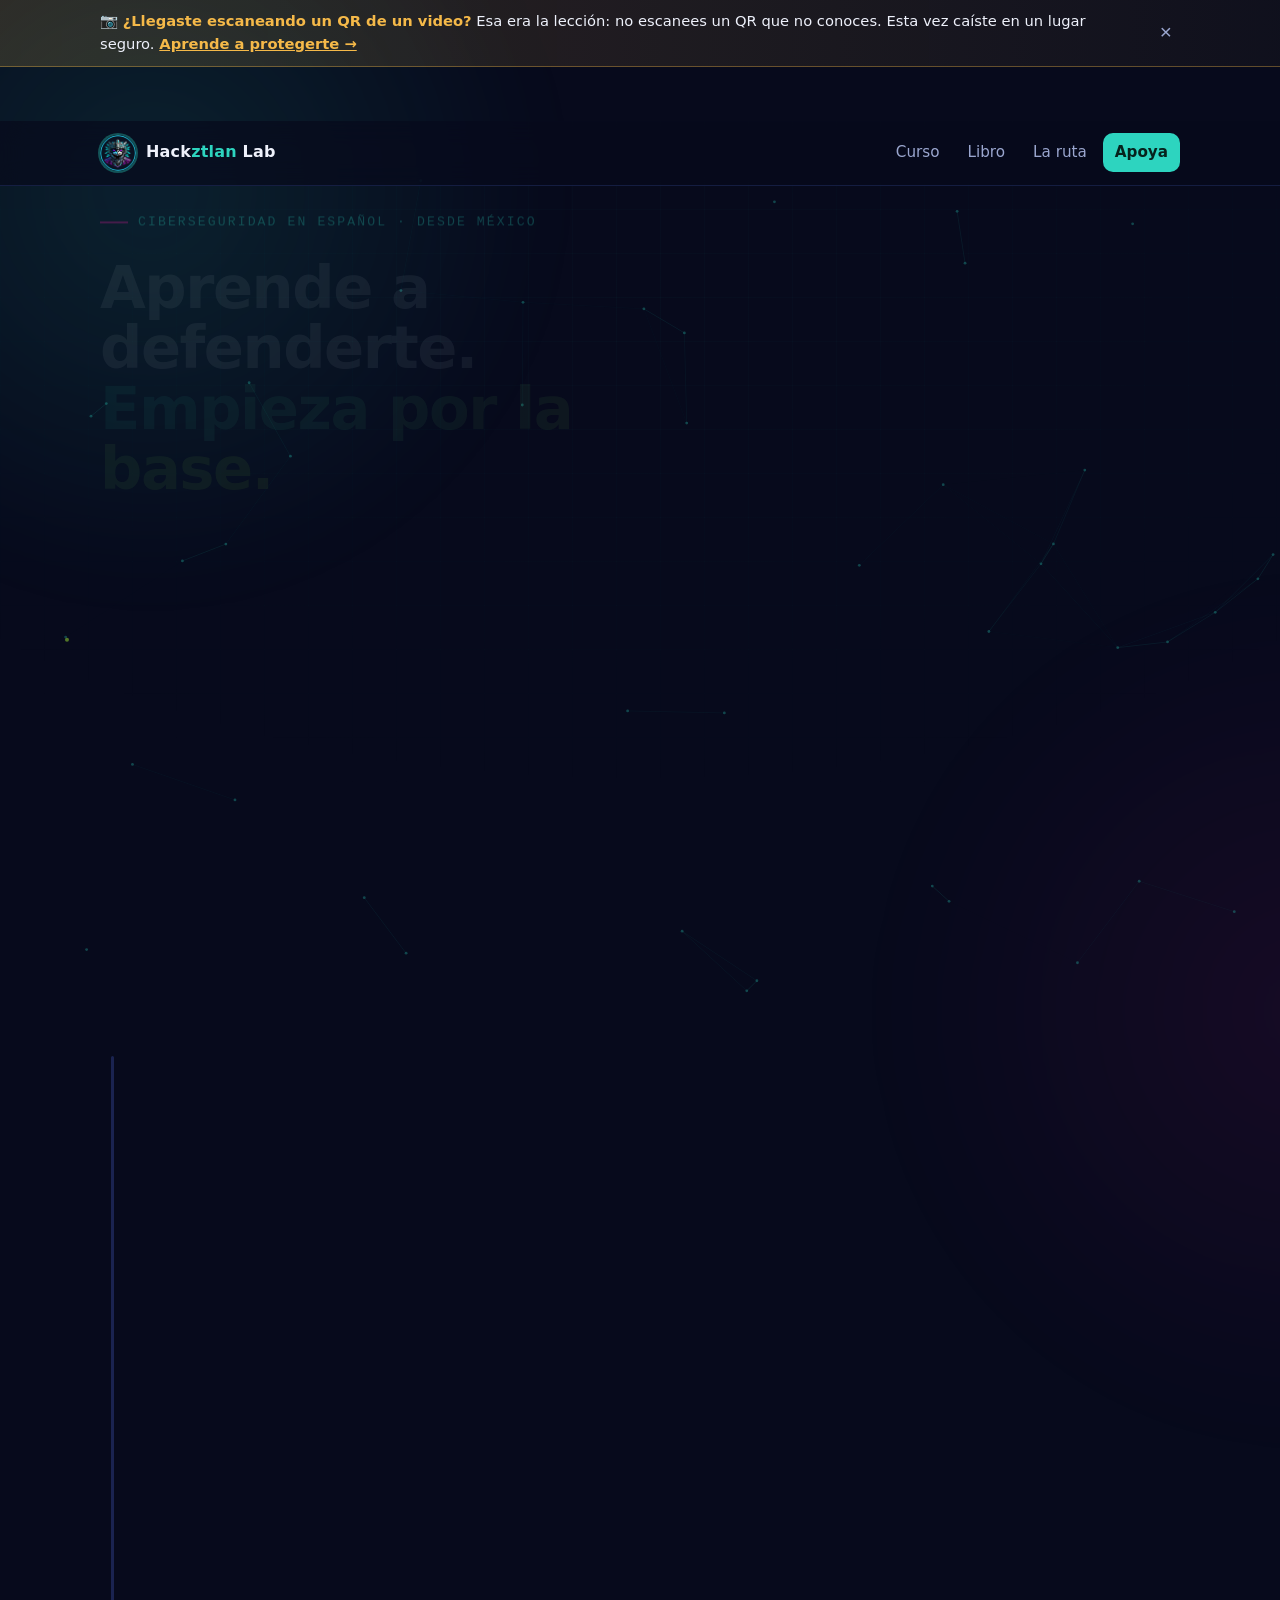
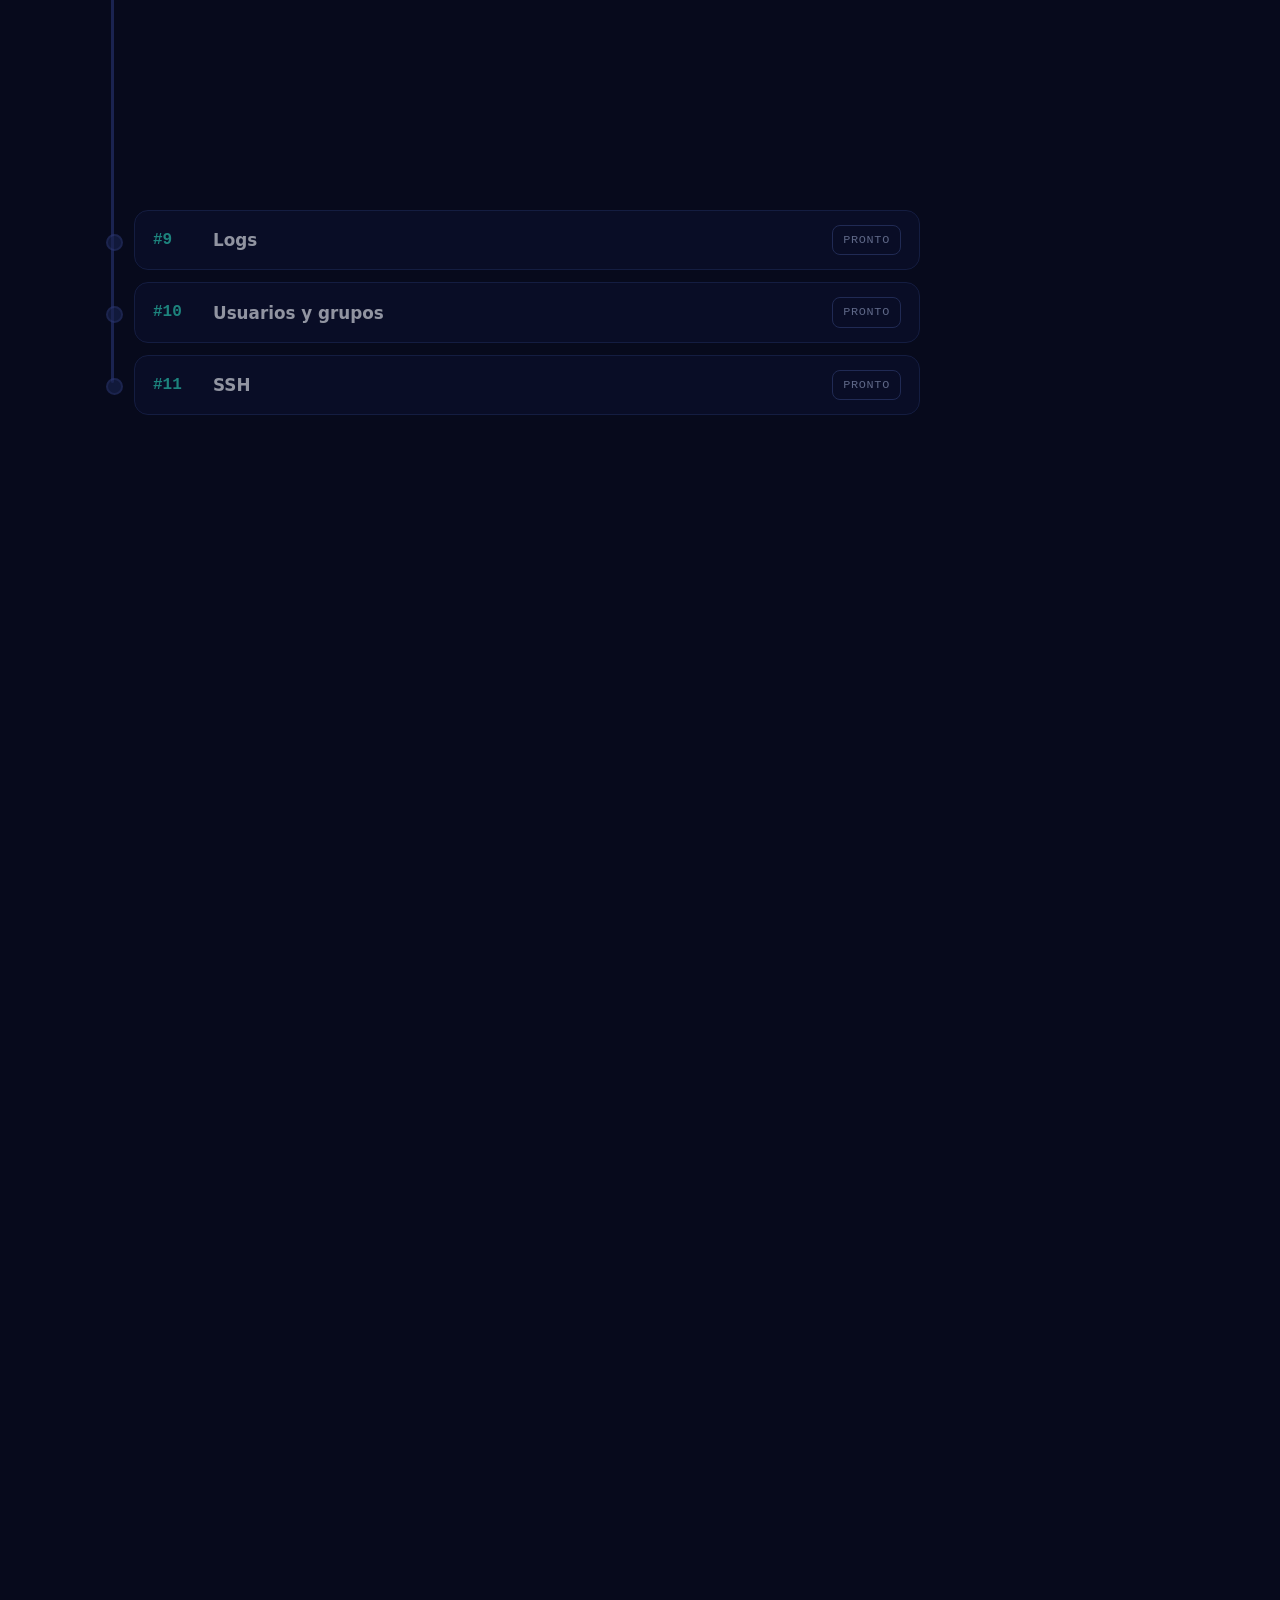
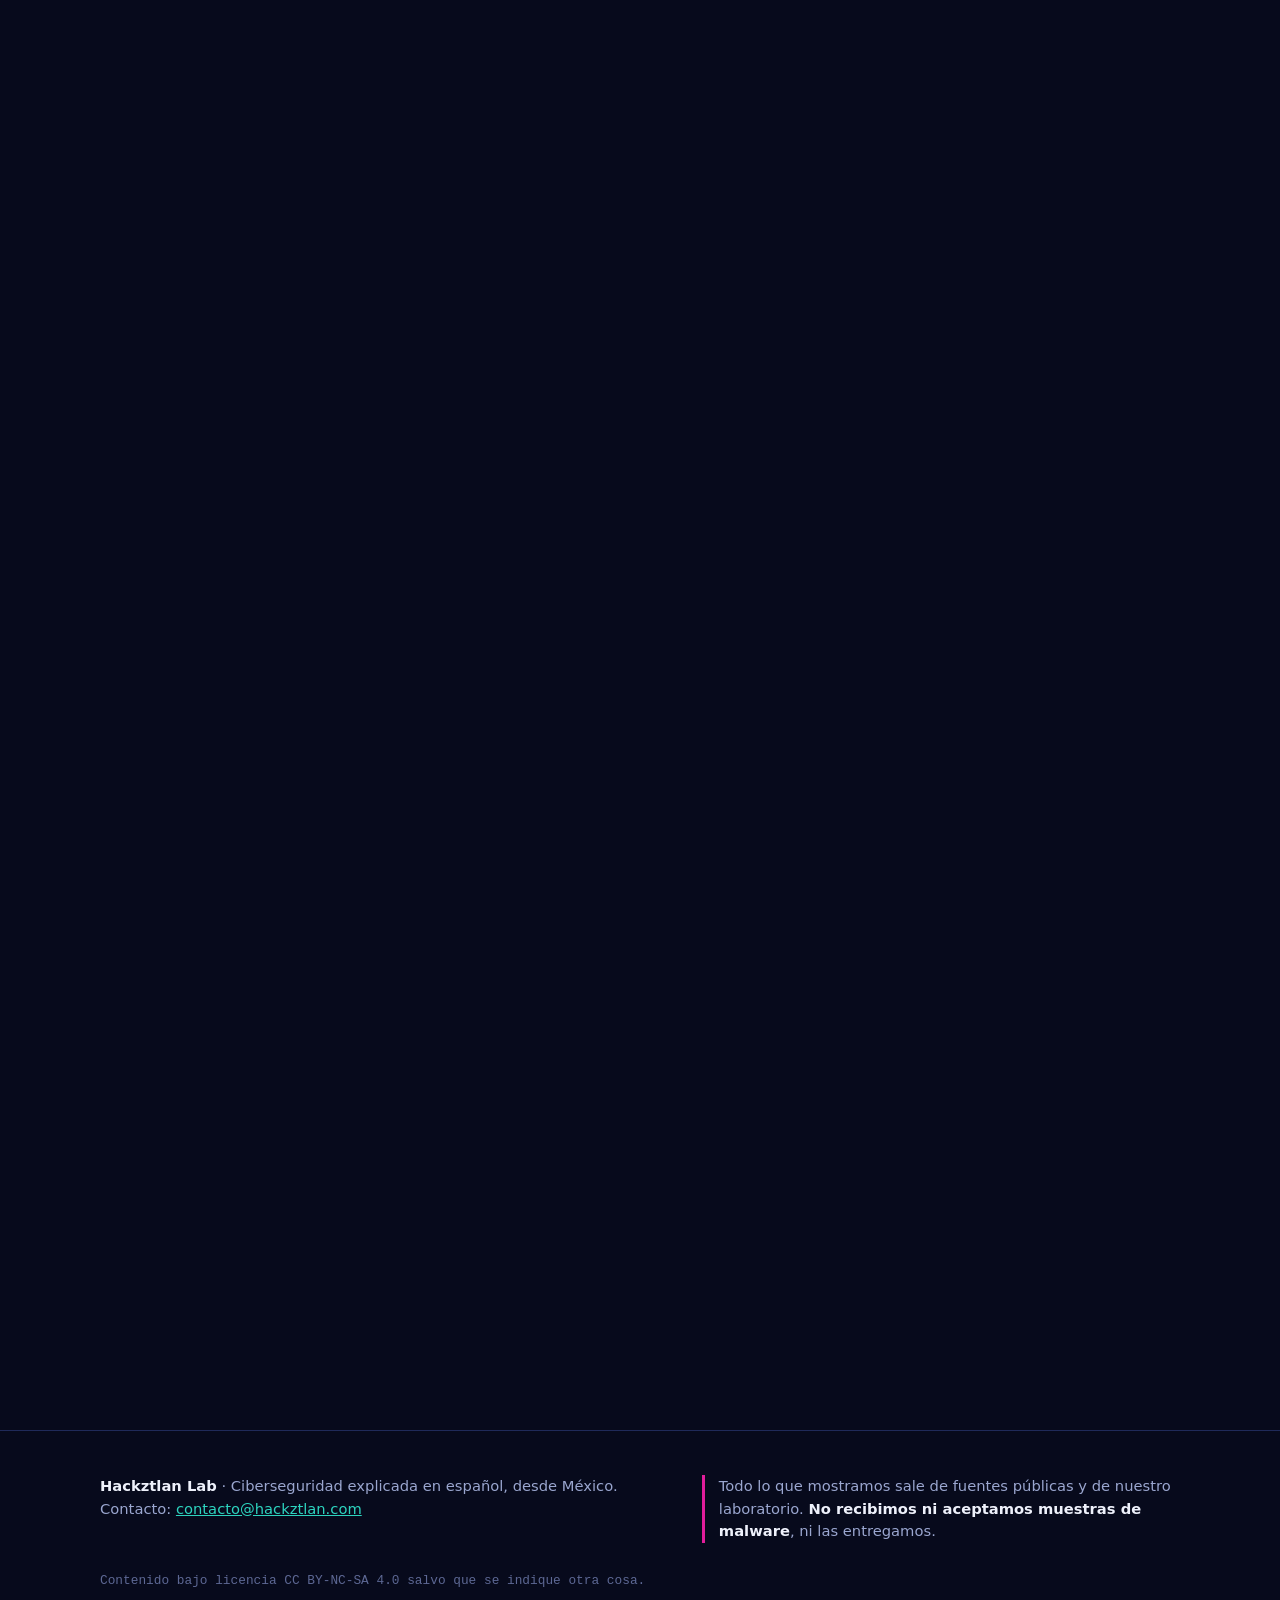
==== libro/index.html @ ecbf6f95 "Sitio nuevo: hackztlan.com" ====
<!doctype html><html lang="es"><head><meta charset="utf-8"><title>Hackztlan Lab</title>
<meta http-equiv="refresh" content="0; url=/#libro"><link rel="canonical" href="https://hackztlan.com/#libro"></head>
<body><a href="/#libro">Ir a la página</a></body></html>
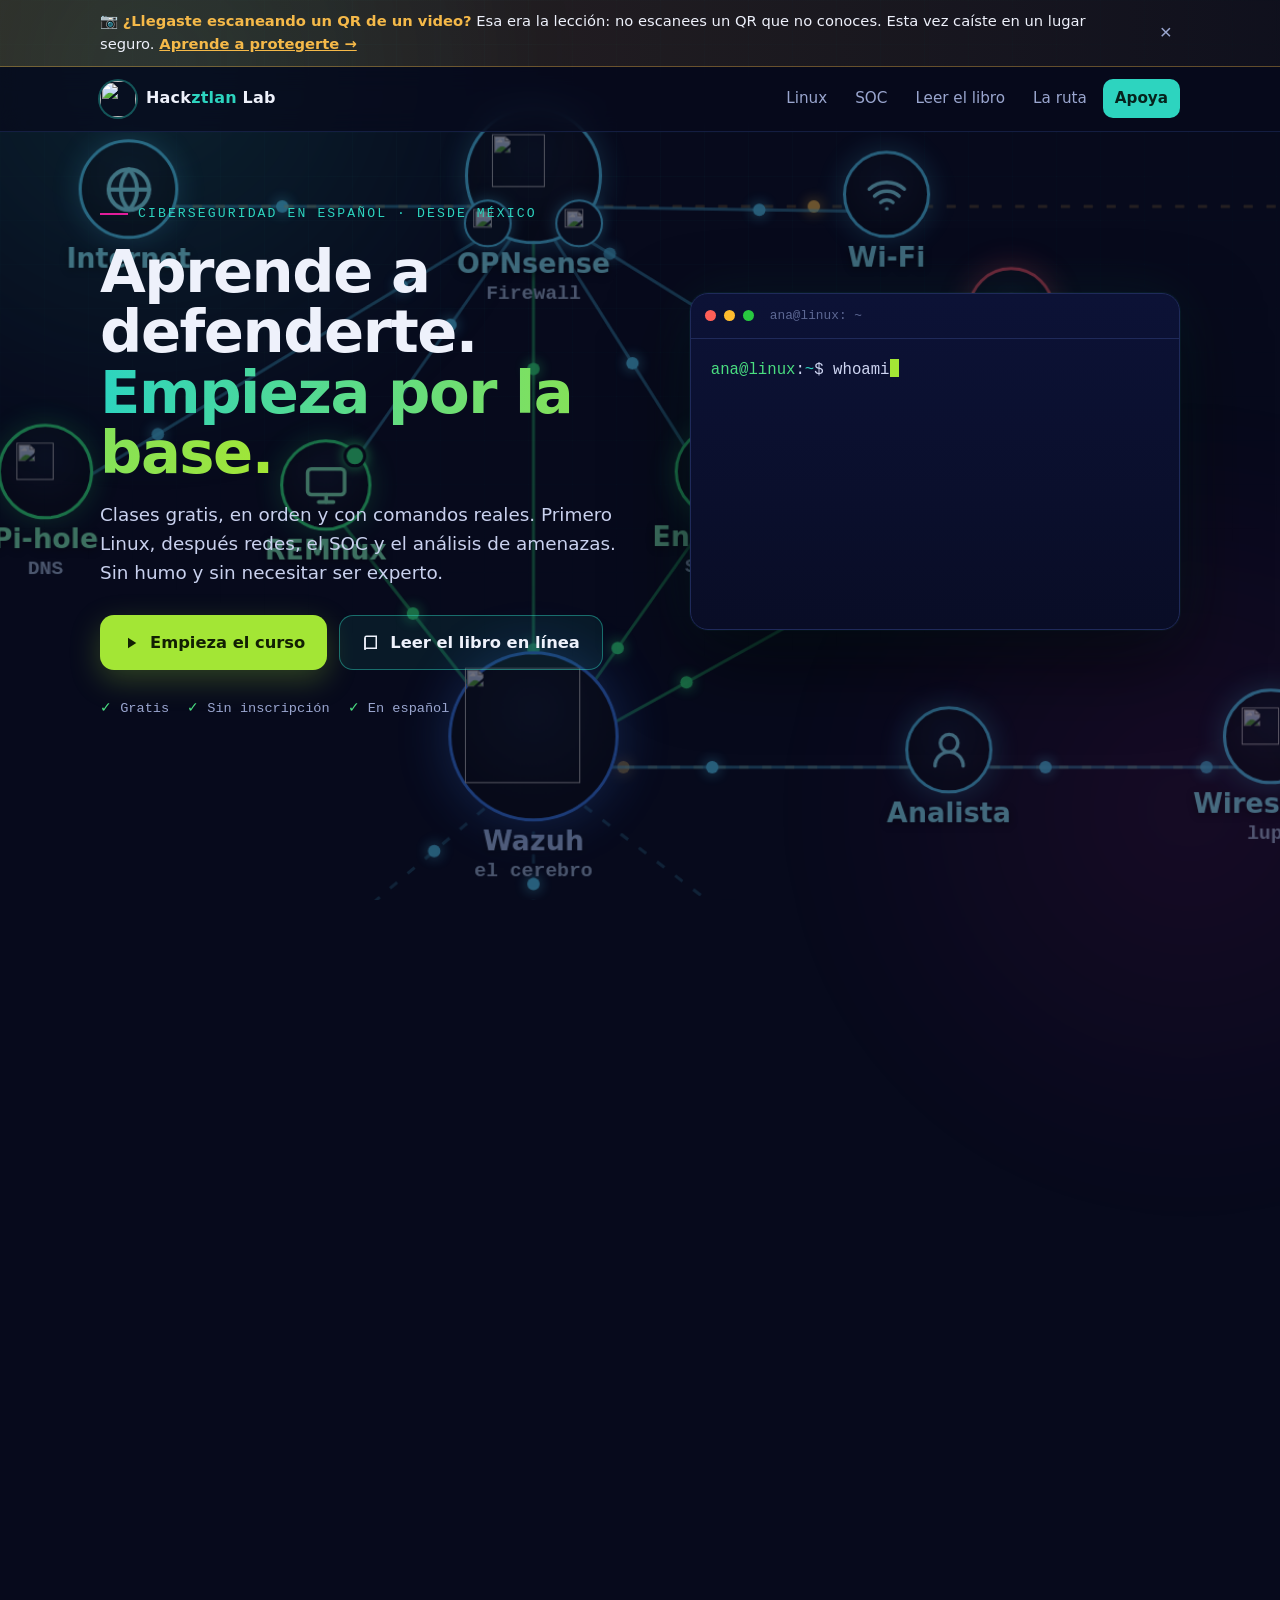
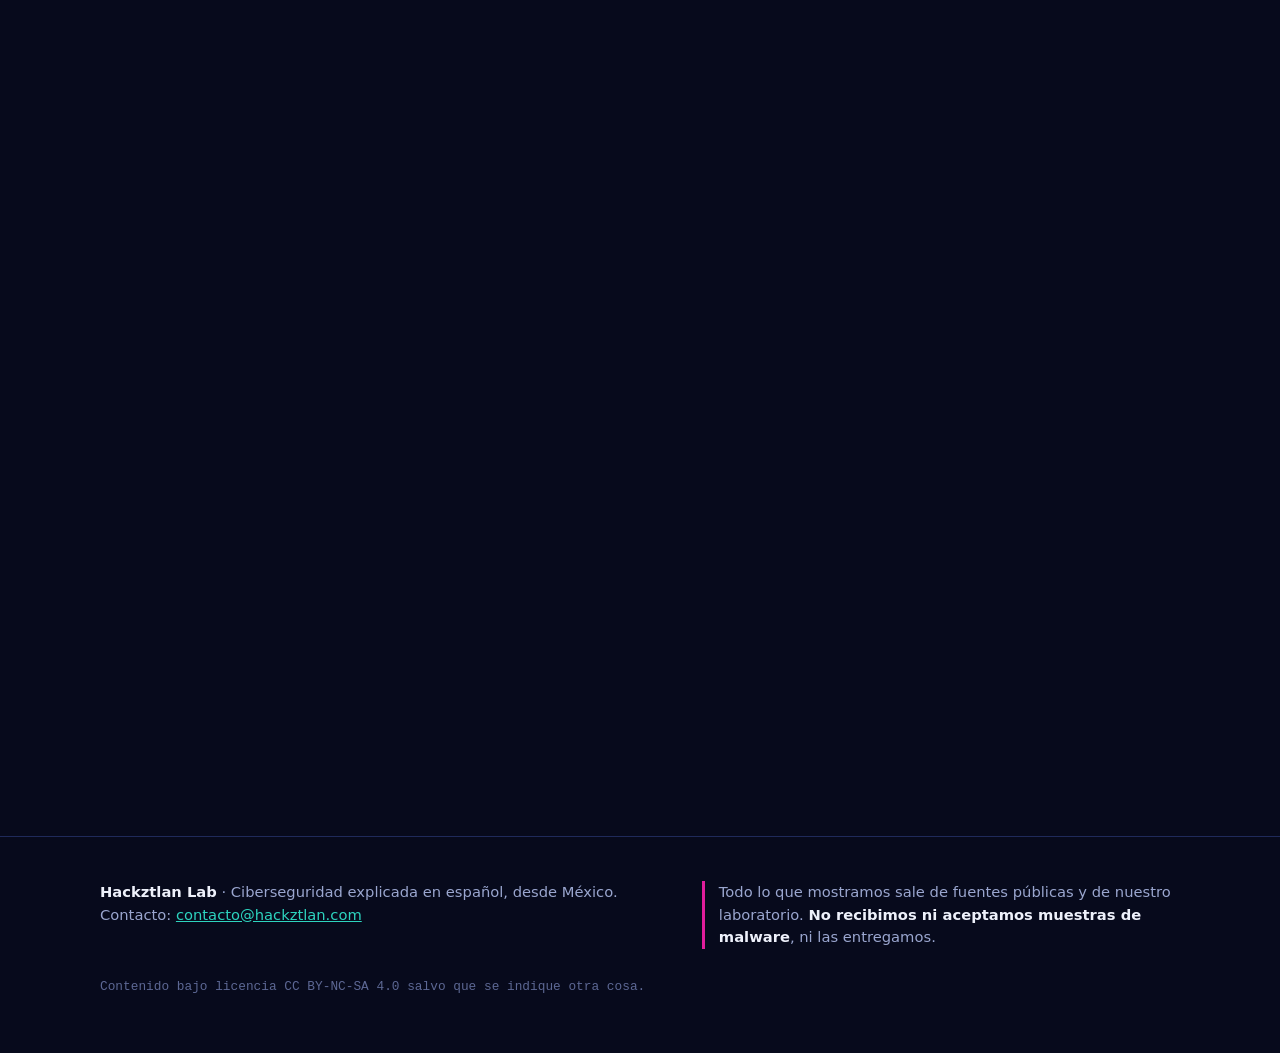
==== commit 6ae273a0: "Add files via upload" ====
--- a/libro/index.html
+++ b/libro/index.html
@@ -1,3 +1,228 @@
-<!doctype html><html lang="es"><head><meta charset="utf-8"><title>Hackztlan Lab</title>
-<meta http-equiv="refresh" content="0; url=/#libro"><link rel="canonical" href="https://hackztlan.com/#libro"></head>
-<body><a href="/#libro">Ir a la página</a></body></html>
+<!doctype html>
+<html lang="es">
+<head>
+<meta charset="utf-8">
+<meta name="viewport" content="width=device-width, initial-scale=1, viewport-fit=cover">
+<title>Hackztlan Lab · Ciberseguridad en español, desde la base</title>
+<meta name="description" content="Aprende ciberseguridad en español, gratis y en orden: empieza con el curso Linux desde cero y su libro. Hackztlan Lab, desde México.">
+<meta name="theme-color" content="#070a1c">
+<meta property="og:title" content="Hackztlan Lab · Primero la base">
+<meta property="og:description" content="Curso gratis de Linux desde cero, su libro y más ciberseguridad explicada en español.">
+<meta property="og:image" content="https://hackztlan.com/img/libro-portada.webp">
+<meta property="og:url" content="https://hackztlan.com/">
+<meta http-equiv="Content-Security-Policy" content="default-src 'self'; img-src 'self' data:; style-src 'self'; script-src 'self'; base-uri 'none'; form-action 'none'; frame-src https://www.youtube-nocookie.com">
+<meta name="referrer" content="strict-origin-when-cross-origin">
+<link rel="icon" href="img/pinguino.png">
+<link rel="stylesheet" href="estilo.css?v=7">
+</head>
+<body>
+<div class="fondo" aria-hidden="true"><div class="rejilla"></div><div class="halo h1"></div><div class="halo h2"></div><div class="mapa" id="mapa"><div class="mapa-esc"><canvas id="mapa-c" width="1920" height="1080"></canvas><div class="mapa-nodos"></div></div></div></div>
+<div class="visitas" id="visitas" aria-hidden="true"></div>
+
+<div class="aviso" id="aviso">
+  <div class="wrap">
+    <span>📷 <b>¿Llegaste escaneando un QR de un video?</b> Esa era la lección: no escanees un QR que no conoces. Esta vez caíste en un lugar seguro. <a href="https://www.youtube.com/@HackztlanLAB" rel="noopener">Aprende a protegerte →</a></span>
+    <button class="x" type="button" aria-label="Cerrar aviso">×</button>
+  </div>
+</div>
+
+<header class="barra">
+  <div class="wrap">
+    <a class="logo" href="./"><img src="img/pinguino.png" alt="" width="36" height="36"><span>Hack<b>ztlan</b> Lab</span></a>
+    <nav class="menu">
+      <a href="#curso">Linux</a>
+      <a href="#soc">SOC</a>
+      <a href="libro/leer/">Leer el libro</a>
+      <a href="#base">La ruta</a>
+      <a class="cta-mini" href="#apoya">Apoya</a>
+    </nav>
+  </div>
+</header>
+
+<main>
+<section class="hero">
+  <div class="wrap">
+    <div>
+      <div class="ceja rev">Ciberseguridad en español · desde México</div>
+      <h1 class="rev d1">Aprende a defenderte.<br><span class="t">Empieza por la base.</span></h1>
+      <p class="lead rev d2">Clases gratis, en orden y con comandos reales. Primero Linux, después redes, el SOC y el análisis de amenazas. Sin humo y sin necesitar ser experto.</p>
+      <div class="botones rev d3">
+        <a class="btn pri" href="#curso"><svg viewBox="0 0 24 24" fill="currentColor"><path d="M8 5v14l11-7z"/></svg>Empieza el curso</a>
+        <a class="btn sec" href="libro/leer/"><svg viewBox="0 0 24 24" fill="none" stroke="currentColor" stroke-width="2"><path d="M4 5a2 2 0 0 1 2-2h13v16H6a2 2 0 0 0-2 2z"/><path d="M4 21V5"/></svg>Leer el libro en línea</a>
+      </div>
+      <div class="sellos rev d3"><span>Gratis</span><span>Sin inscripción</span><span>En español</span></div>
+    </div>
+    <div class="term rev d2" aria-label="Terminal de ejemplo">
+      <div class="tb"><i></i><i></i><i></i><span>ana@linux: ~</span></div>
+      <pre id="tty"></pre>
+      <img class="tux" src="img/tux-cool.png" alt="">
+    </div>
+  </div>
+</section>
+
+<section id="cursos">
+  <div class="wrap">
+    <div class="titulo rev">
+      <div class="ceja">Cursos gratis</div>
+      <h2>Elige <span class="l">por dónde empezar</span>.</h2>
+      <p>Cada curso va en orden, con comandos reales y casos de la vida diaria. Toca uno para ver sus clases.</p>
+    </div>
+    <div class="cursos">
+      <button class="curso-card cc-linux rev" type="button" data-panel="curso" data-avance="83" aria-expanded="false" aria-controls="curso">
+        <span class="cc-arte" aria-hidden="true"><span class="cc-term">ana@linux:~$ <i></i></span><img src="img/tux-cool.png" alt=""></span>
+        <span class="cc-info">
+          <span class="cc-ceja">Curso · empieza aquí</span>
+          <span class="cc-tit">Linux desde cero</span>
+          <span class="cc-txt">De instalarlo sin borrar Windows a leer logs como en un servidor real.</span>
+          <span class="cc-meta"><b>10 clases</b> publicadas · 2 en camino · con libro</span>
+          <span class="cc-barra"><b></b></span>
+          <span class="cc-abrir">Ver las clases <em>▾</em></span>
+        </span>
+      </button>
+      <button class="curso-card cc-soc rev d1" type="button" data-panel="soc" data-avance="40" aria-expanded="false" aria-controls="soc">
+        <span class="cc-arte" aria-hidden="true"><img class="lg l1" src="img/mapa/opnsense.png" alt=""><img class="lg l2" src="img/mapa/wazuh.png" alt=""><img class="lg l3" src="img/mapa/pi-hole.png" alt=""></span>
+        <span class="cc-info">
+          <span class="cc-ceja">Serie · Monta tu SOC</span>
+          <span class="cc-tit">Tu SOC en casa</span>
+          <span class="cc-txt">Firewall, DNS que bloquea y monitoreo, armados pieza por pieza con open source.</span>
+          <span class="cc-meta"><b>4 videos</b> publicados · más en camino</span>
+          <span class="cc-barra"><b></b></span>
+          <span class="cc-abrir">Ver los videos <em>▾</em></span>
+        </span>
+      </button>
+    </div>
+
+    <div class="panel-curso" id="curso" hidden>
+      <div class="pc-cab"><span>Linux desde cero · clases en orden</span><button class="pc-cerrar" type="button" data-cierra="curso">Cerrar ▴</button></div>
+      <div class="ruta" id="ruta">
+      <div class="riel"><b></b></div>
+      <a class="clase aqui rev" data-yt="9uGD_OIsQkE" href="https://youtu.be/9uGD_OIsQkE" rel="noopener"><span class="n">0.5</span><span class="nom">Instala Linux sin borrar Windows<small>WSL o máquina virtual, paso a paso</small></span><span class="est">EMPIEZA AQUÍ</span></a>
+      <a class="clase ya rev" data-yt="UuTXOO-yXRk" href="https://youtu.be/UuTXOO-yXRk" rel="noopener"><span class="n">#0</span><span class="nom">Conociendo Linux<small>Qué es, de dónde sale y tus primeros comandos</small></span><span class="est">VER ▸</span></a>
+      <a class="clase ya rev" data-yt="KGFi0O0WTfc" href="https://youtu.be/KGFi0O0WTfc" rel="noopener"><span class="n">#1</span><span class="nom">Manejar archivos</span><span class="est">VER ▸</span></a>
+      <a class="clase ya rev" data-yt="yUdYH8ciYGs" href="https://youtu.be/yUdYH8ciYGs" rel="noopener"><span class="n">#2</span><span class="nom">Permisos</span><span class="est">VER ▸</span></a>
+      <a class="clase ya rev" data-yt="XJ4TNZcJGrA" href="https://youtu.be/XJ4TNZcJGrA" rel="noopener"><span class="n">#3</span><span class="nom">Buscar</span><span class="est">VER ▸</span></a>
+      <a class="clase ya rev" data-yt="L5TAFkLtBQw" href="https://youtu.be/L5TAFkLtBQw" rel="noopener"><span class="n">#4</span><span class="nom">Procesos</span><span class="est">VER ▸</span></a>
+      <a class="clase ya rev" data-yt="MaCcjx-TTcM" href="https://youtu.be/MaCcjx-TTcM" rel="noopener"><span class="n">#5</span><span class="nom">Instalar programas</span><span class="est">VER ▸</span></a>
+      <a class="clase ya rev" data-yt="9wpsXg4xYgY" href="https://youtu.be/9wpsXg4xYgY" rel="noopener"><span class="n">#6</span><span class="nom">La red</span><span class="est">VER ▸</span></a>
+      <a class="clase ya rev" data-yt="UZ6Z_HgH7M8" href="https://youtu.be/UZ6Z_HgH7M8" rel="noopener"><span class="n">#7</span><span class="nom">Automatizar</span><span class="est">VER ▸</span></a>
+      <a class="clase ya rev" data-yt="kWFVQ5ts2GI" href="https://youtu.be/kWFVQ5ts2GI" rel="noopener"><span class="n">#8</span><span class="nom">Disco lleno</span><span class="est">VER ▸</span></a>
+      <div class="clase pronto rev"><span class="n">#9</span><span class="nom">Logs</span><span class="est">PRONTO</span></div>
+      <div class="clase pronto rev"><span class="n">#10</span><span class="nom">Usuarios y grupos</span><span class="est">PRONTO</span></div>
+      <div class="clase pronto rev"><span class="n">#11</span><span class="nom">SSH</span><span class="est">PRONTO</span></div>
+    </div>
+    <div class="ruta-pie rev">
+      <a class="btn sec" href="https://youtube.com/playlist?list=PLB48mfVmbJaU" rel="noopener"><svg viewBox="0 0 24 24" fill="currentColor"><path d="M3 6h12v2H3zm0 5h12v2H3zm0 5h8v2H3zm14-3v8l6-4z"/></svg>Lista completa en YouTube</a>
+    </div>
+    </div>
+
+    <div class="panel-curso" id="soc" hidden>
+      <div class="pc-cab"><span>Monta tu SOC · videos en orden</span><button class="pc-cerrar" type="button" data-cierra="soc">Cerrar ▴</button></div>
+      <div class="ruta">
+      <div class="riel"><b></b></div>
+      <a class="clase ya rev" data-yt="UNTIRKblYWk" href="https://youtu.be/UNTIRKblYWk" rel="noopener"><span class="n">MAPA</span><span class="nom">El mapa de tu SOC<small>Cómo se conecta todo antes de instalar nada</small></span><span class="est">VER ▸</span></a>
+      <a class="clase ya rev" data-yt="h1_Ezm2RbP0" href="https://youtu.be/h1_Ezm2RbP0" rel="noopener"><span class="n">OP #0</span><span class="nom">¿Qué es OPNsense?<small>El firewall gratis que protege tu red</small></span><span class="est">VER ▸</span></a>
+      <a class="clase ya rev" data-yt="p9fIpiJ5VCQ" href="https://youtu.be/p9fIpiJ5VCQ" rel="noopener"><span class="n">OP #1</span><span class="nom">De cero a firewall funcionando<small>Descarga, máquina virtual, instalación y panel</small></span><span class="est">VER ▸</span></a>
+      <a class="clase ya rev" data-yt="-HHjUq1gKf0" href="https://youtu.be/-HHjUq1gKf0" rel="noopener"><span class="n">OP #2</span><span class="nom">Tu primera regla<small>Bloquea un equipo paso a paso</small></span><span class="est">VER ▸</span></a>
+      <div class="clase pronto rev"><span class="n">OP #3</span><span class="nom">Lo que sigue en OPNsense</span><span class="est">PRONTO</span></div>
+      <div class="clase pronto rev"><span class="n">WAZUH</span><span class="nom">El corazón del SOC: ver lo que pasa en tu red</span><span class="est">PRONTO</span></div>
+    </div>
+    </div>
+  </div>
+</section>
+
+<section id="libro" class="libro">
+  <div class="wrap">
+    <div class="portada3d rev"><div class="lib"><img src="img/libro-portada.webp" alt="Portada del libro Linux desde cero, Capítulo 0" width="680" height="880" loading="lazy"></div></div>
+    <div>
+      <div class="titulo rev sin-margen">
+        <div class="ceja">El libro del curso</div>
+        <h2>Lo que el video no alcanza a <span class="t">contar</span>.</h2>
+        <p>Cada clase tiene su capítulo: más a fondo, con dibujos, trucos de terminal, errores típicos y retos para practicar.</p>
+      </div>
+      <ul class="lista-libro rev d1">
+        <li>Comandos probados en un Ubuntu Server real, con su salida tal cual.</li>
+        <li>Revisado por un principiante, alguien con nivel medio y un experto en Linux.</li>
+        <li>Fuentes citadas, para que sepas de dónde sale cada dato.</li>
+      </ul>
+      <div class="botones fila rev d2">
+        <a class="btn pri" href="libro/leer/"><svg viewBox="0 0 24 24" fill="none" stroke="currentColor" stroke-width="2"><path d="M2 5h7a3 3 0 0 1 3 3v12a2 2 0 0 0-2-2H2zM22 5h-7a3 3 0 0 0-3 3v12a2 2 0 0 1 2-2h8z"/></svg>Leer en línea</a>
+        <a class="btn sec" href="libro/linux-desde-cero-capitulo-0.pdf" download><svg viewBox="0 0 24 24" fill="none" stroke="currentColor" stroke-width="2.2"><path d="M12 3v12m0 0-5-5m5 5 5-5M4 21h16"/></svg>Descargar PDF</a>
+      </div>
+      <p class="nota-libro rev d3">El Capítulo 0 es <b>abierto para todos</b>: léelo aquí mismo, con el video de su clase a un clic. Los siguientes llegan primero a los <b>miembros de Patreon</b>, con el video de su clase en MP4.</p>
+    </div>
+  </div>
+</section>
+
+<section id="base" class="base">
+  <div class="wrap">
+    <div class="piramide rev"><img src="img/piramide.webp" alt="Pirámide escalonada con un templo en la cima" width="825" height="1024" loading="lazy"><canvas id="energia"></canvas></div>
+    <div>
+      <div class="titulo rev">
+        <div class="ceja">La ruta</div>
+        <h2>Primero <span class="l">la base.</span><br>El SOC viene después.</h2>
+        <p>Un analista que no entiende el sistema que defiende solo copia y pega. Por eso vamos escalón por escalón.</p>
+      </div>
+      <ol class="escalones">
+        <li class="hoy rev"><div><b>Linux</b><span>Terminal, archivos, permisos, procesos, logs. Estás aquí.</span></div></li>
+        <li class="rev d1"><div><b>Redes y firewall</b><span>Cómo viaja un paquete y cómo se filtra, con OPNsense. Ya empezó.</span></div></li>
+        <li class="rev d2"><div><b>El SOC en casa</b><span>Wazuh y amigos: ver lo que pasa en tu red y reaccionar.</span></div></li>
+        <li class="rev d3"><div><b>Analizar amenazas</b><span>Cómo funcionan los ataques reales, explicados para defenderte.</span></div></li>
+      </ol>
+    </div>
+  </div>
+</section>
+
+<section>
+  <div class="wrap">
+    <div class="titulo rev">
+      <div class="ceja">También en el canal</div>
+      <h2>Ciberseguridad <span class="t">explicada</span>, no recitada.</h2>
+    </div>
+    <div class="tarjetas">
+      <a class="tarjeta rev" href="https://www.youtube.com/@HackztlanLAB" rel="noopener"><div class="ico">// web</div><h3>Vulnerabilidades web</h3><p>SQLi, XSS, IDOR, CSRF, SSRF y más: cómo funcionan y cómo se cierran, animado.</p></a>
+      <a class="tarjeta rev d1" href="https://www.youtube.com/@HackztlanLAB" rel="noopener"><div class="ico">// amenazas</div><h3>Análisis de ataques</h3><p>Robo de cuentas, ClickFix, RATs: el mecanismo paso a paso, con fuentes públicas.</p></a>
+      <a class="tarjeta rev d2" href="#soc"><div class="ico">// soc</div><h3>Monta tu SOC</h3><p>Firewall, DNS que bloquea y Wazuh, armados en un laboratorio en casa.</p></a>
+    </div>
+  </div>
+</section>
+
+<section id="apoya" class="apoya">
+  <div class="wrap">
+    <div class="caja rev">
+      <img src="img/tux-guerrero.png" alt="">
+      <div>
+        <h2>Si te sirve, apoya al canal.</h2>
+        <p>En Patreon recibes primero cada capítulo del libro en PDF con el MP4 de su clase, más retos para practicar. Y ayudas a que el curso siga gratis para todos. También puedes apoyar con la suscripción de Facebook.</p>
+        <div class="redes">
+          <a href="https://www.patreon.com/HackztlanLAB" rel="noopener"><svg viewBox="0 0 24 24" fill="currentColor"><circle cx="15" cy="9.5" r="6.5"/><rect x="2" y="3" width="4" height="18"/></svg>Patreon</a>
+          <a href="https://www.youtube.com/@HackztlanLAB" rel="noopener"><svg viewBox="0 0 24 24" fill="currentColor"><path d="M23 7.5a3 3 0 0 0-2.1-2.1C19 5 12 5 12 5s-7 0-8.9.4A3 3 0 0 0 1 7.5 31 31 0 0 0 .6 12 31 31 0 0 0 1 16.5a3 3 0 0 0 2.1 2.1C5 19 12 19 12 19s7 0 8.9-.4a3 3 0 0 0 2.1-2.1 31 31 0 0 0 .4-4.5 31 31 0 0 0-.4-4.5zM9.8 15V9l5.2 3z"/></svg>YouTube</a>
+          <a href="https://www.tiktok.com/@hackztlan" rel="noopener"><svg viewBox="0 0 24 24" fill="currentColor"><path d="M16 3c.4 2.4 2 4 4.5 4.2v3.4a8 8 0 0 1-4.4-1.3V15a6 6 0 1 1-6-6h.6v3.5a2.6 2.6 0 1 0 2 2.5V3z"/></svg>TikTok</a>
+          <a href="https://www.instagram.com/hackztlan" rel="noopener"><svg viewBox="0 0 24 24" fill="none" stroke="currentColor" stroke-width="2"><rect x="3" y="3" width="18" height="18" rx="5"/><circle cx="12" cy="12" r="4"/><circle cx="17.5" cy="6.5" r="1" fill="currentColor"/></svg>Instagram</a>
+        </div>
+      </div>
+      <a class="btn pri" href="https://www.patreon.com/HackztlanLAB" rel="noopener">Únete en Patreon</a>
+    </div>
+  </div>
+</section>
+</main>
+
+<footer>
+  <div class="wrap">
+    <div>
+      <b>Hackztlan Lab</b> · Ciberseguridad explicada en español, desde México.<br>
+      Contacto: <a href="mailto:contacto@hackztlan.com">contacto@hackztlan.com</a>
+    </div>
+    <div class="regla">Todo lo que mostramos sale de fuentes públicas y de nuestro laboratorio. <b>No recibimos ni aceptamos muestras de malware</b>, ni las entregamos.</div>
+    <div class="lic">Contenido bajo licencia CC BY-NC-SA 4.0 salvo que se indique otra cosa.</div>
+  </div>
+</footer>
+
+<div class="visor" id="visor" hidden>
+  <div class="visor-caja" role="dialog" aria-modal="true" aria-label="Reproductor de la clase">
+    <div class="visor-barra"><span id="visor-titulo"></span><a id="visor-yt" href="#" rel="noopener">Ver en YouTube ↗</a><button class="x" type="button" aria-label="Cerrar">×</button></div>
+    <div class="visor-video" id="visor-video"></div>
+  </div>
+</div>
+<script src="sitio.js?v=7" defer></script>
+</body>
+</html>
--- a/libro/estilo.css
+++ b/libro/estilo.css
@@ -0,0 +1,284 @@
+/* Hackztlan Lab — hoja de estilo del sitio (sin fuentes ni scripts externos) */
+:root{
+  --bg:#070a1c; --bg2:#0b1030; --panel:#0e1436; --line:#1f2a5a;
+  --fg:#eef1fb; --muted:#9aa6cf; --dim:#5d6894;
+  --turq:#2dd4bf; --lima:#a3e635; --verde:#4ade80; --magenta:#e11d9b; --ambar:#f5b949;
+  --display:"Segoe UI Variable Display","Segoe UI",system-ui,-apple-system,"Roboto",sans-serif;
+  --body:"Segoe UI",system-ui,-apple-system,"Roboto",sans-serif;
+  --mono:"Cascadia Mono","Cascadia Code",Consolas,ui-monospace,"SF Mono","Roboto Mono",monospace;
+  --r:16px;
+  color-scheme:dark;
+}
+*{box-sizing:border-box;margin:0;padding:0}
+html{scroll-behavior:smooth;-webkit-text-size-adjust:100%}
+body{background:var(--bg);color:var(--fg);font-family:var(--body);line-height:1.55;overflow-x:hidden}
+img{max-width:100%;display:block}
+a{color:inherit}
+:focus-visible{outline:3px solid var(--turq);outline-offset:3px;border-radius:6px}
+.wrap{width:100%;max-width:1120px;margin:0 auto;padding:0 20px}
+.mono{font-family:var(--mono)}
+
+/* fondo: rejilla que respira + red de puntos (canvas) */
+.fondo{position:fixed;inset:0;z-index:-1;pointer-events:none}
+.fondo .rejilla{position:absolute;inset:0;opacity:.55;
+  background-image:linear-gradient(rgba(45,212,191,.05) 1px,transparent 1px),linear-gradient(90deg,rgba(45,212,191,.05) 1px,transparent 1px);
+  background-size:44px 44px;
+  -webkit-mask-image:radial-gradient(80% 60% at 50% 20%,#000,transparent);mask-image:radial-gradient(80% 60% at 50% 20%,#000,transparent)}
+.fondo .halo{position:absolute;width:900px;height:900px;border-radius:50%;filter:blur(40px);opacity:.35}
+.fondo .h1{left:-300px;top:-380px;background:radial-gradient(circle,rgba(45,212,191,.35),transparent 65%);animation:deriva 26s ease-in-out infinite alternate}
+.fondo .h2{right:-360px;top:40vh;background:radial-gradient(circle,rgba(225,29,155,.22),transparent 65%);animation:deriva 32s ease-in-out infinite alternate-reverse}
+#red{position:absolute;inset:0;width:100%;height:100%;opacity:.5}
+@keyframes deriva{to{transform:translate(120px,80px) scale(1.08)}}
+
+/* aviso del QR */
+.aviso{position:relative;z-index:5;background:linear-gradient(90deg,rgba(245,185,73,.16),rgba(245,185,73,.04));border-bottom:1px solid rgba(245,185,73,.35)}
+.aviso .wrap{display:flex;gap:12px;align-items:center;padding-top:10px;padding-bottom:10px;font-size:.92rem}
+.aviso b{color:var(--ambar)}
+.aviso a{color:var(--ambar);font-weight:600}
+.aviso .x{margin-left:auto;flex:none;background:none;border:0;color:var(--muted);font-size:1.3rem;line-height:1;cursor:pointer;padding:4px 8px}
+.aviso[hidden]{display:none}
+
+/* barra */
+header.barra{position:sticky;top:0;z-index:10;backdrop-filter:blur(12px);-webkit-backdrop-filter:blur(12px);background:rgba(7,10,28,.72);border-bottom:1px solid rgba(31,42,90,.6)}
+header.barra .wrap{display:flex;align-items:center;gap:16px;height:64px}
+.logo{display:flex;align-items:center;gap:10px;text-decoration:none;font-weight:800;letter-spacing:.2px}
+.logo img{width:36px;height:36px;border-radius:50%;box-shadow:0 0 0 2px rgba(45,212,191,.35)}
+.logo b{color:var(--turq)}
+nav.menu{margin-left:auto;display:flex;gap:4px}
+nav.menu a{text-decoration:none;color:var(--muted);font-size:.95rem;padding:8px 12px;border-radius:10px;transition:color .2s,background .2s}
+nav.menu a:hover{color:var(--fg);background:rgba(45,212,191,.08)}
+nav.menu a.cta-mini{color:#06231d;background:var(--turq);font-weight:700}
+nav.menu a.cta-mini:hover{background:#5eead4;color:#06231d}
+@media (max-width:640px){nav.menu a:not(.cta-mini){display:none}}
+
+/* botones */
+.btn{display:inline-flex;align-items:center;gap:10px;text-decoration:none;font-weight:700;font-size:1.02rem;padding:14px 22px;border-radius:14px;transition:transform .18s ease,box-shadow .18s ease,background .18s}
+.btn:hover{transform:translateY(-2px)}
+.btn.pri{background:var(--lima);color:#122003;box-shadow:0 10px 30px rgba(163,230,53,.25)}
+.btn.pri:hover{box-shadow:0 14px 38px rgba(163,230,53,.38)}
+.btn.sec{background:rgba(45,212,191,.08);color:var(--fg);border:1px solid rgba(45,212,191,.45)}
+.btn.sec:hover{background:rgba(45,212,191,.16)}
+.btn svg{width:18px;height:18px;flex:none}
+
+/* hero */
+.hero{padding:72px 0 56px}
+.hero .wrap{display:grid;grid-template-columns:1.05fr .95fr;gap:48px;align-items:center}
+.ceja{font-family:var(--mono);font-size:.82rem;letter-spacing:.16em;text-transform:uppercase;color:var(--turq);display:flex;align-items:center;gap:10px}
+.ceja::before{content:"";width:28px;height:2px;background:var(--magenta)}
+.hero h1{font-family:var(--display);font-weight:800;font-size:clamp(2.3rem,5.2vw,3.7rem);line-height:1.02;letter-spacing:-.025em;margin:18px 0 18px;text-wrap:balance}
+.hero h1 .l{color:var(--lima)}
+.hero h1 .t{background:linear-gradient(90deg,var(--turq),var(--lima));-webkit-background-clip:text;background-clip:text;color:transparent}
+.hero p.lead{font-size:1.15rem;color:#c9d1ee;max-width:46ch}
+.hero .botones{display:flex;flex-wrap:wrap;gap:12px;margin-top:28px}
+.sellos{display:flex;flex-wrap:wrap;gap:18px;margin-top:28px;font-family:var(--mono);font-size:.85rem;color:var(--muted)}
+.sellos span::before{content:"✓ ";color:var(--verde)}
+@media (max-width:900px){.hero{padding:44px 0 32px}.hero .wrap{grid-template-columns:1fr;gap:36px}}
+
+/* terminal del hero */
+.term{position:relative;background:linear-gradient(180deg,#0c1236,#090d26);border:1px solid var(--line);border-radius:18px;box-shadow:0 30px 80px rgba(0,0,0,.55),0 0 0 1px rgba(45,212,191,.06),0 0 60px rgba(45,212,191,.08);overflow:hidden}
+.term .tb{display:flex;align-items:center;gap:8px;padding:12px 14px;border-bottom:1px solid var(--line);font-family:var(--mono);font-size:.8rem;color:var(--dim)}
+.term .tb i{width:11px;height:11px;border-radius:50%;background:#2a335f}
+.term .tb i:nth-child(1){background:#ff5f57}.term .tb i:nth-child(2){background:#febc2e}.term .tb i:nth-child(3){background:#28c840}
+.term .tb span{margin-left:8px}
+.term pre{font-family:var(--mono);font-size:clamp(.82rem,2.6vw,.98rem);line-height:1.7;padding:18px 20px 22px;min-height:290px;white-space:pre-wrap;word-break:break-word;color:#cfd6f3}
+.term .p{color:var(--verde)} .term .d{color:var(--turq)} .term .m{color:var(--magenta)} .term .g{color:var(--dim)} .term .ok{color:var(--lima)}
+.cursor{display:inline-block;width:.6em;height:1.15em;vertical-align:-.2em;background:var(--lima);animation:parpadeo 1s steps(1) infinite}
+@keyframes parpadeo{50%{opacity:0}}
+.term .tux{position:absolute;right:14px;bottom:12px;width:74px;image-rendering:pixelated;opacity:.95;animation:flota 5s ease-in-out infinite}
+@keyframes flota{50%{transform:translateY(-8px) rotate(-3deg)}}
+
+/* secciones */
+section{padding:84px 0;position:relative}
+.titulo{max-width:720px;margin-bottom:40px}
+.titulo h2{font-family:var(--display);font-weight:800;font-size:clamp(1.9rem,4.4vw,2.8rem);line-height:1.08;letter-spacing:-.02em;margin-top:12px;text-wrap:balance}
+.titulo h2 .l{color:var(--lima)} .titulo h2 .t{color:var(--turq)}
+.titulo p{color:var(--muted);font-size:1.08rem;margin-top:12px}
+@media (max-width:640px){section{padding:60px 0}}
+
+/* ruta del curso */
+.ruta{position:relative;display:grid;gap:12px;padding-left:34px;max-width:820px}
+.ruta .riel{position:absolute;left:11px;top:10px;bottom:10px;width:3px;border-radius:3px;background:#1a2350;overflow:hidden}
+.ruta .riel b{position:absolute;left:0;top:0;width:100%;height:var(--avance,0%);background:linear-gradient(var(--magenta),var(--turq) 20%,var(--lima));box-shadow:0 0 14px var(--turq);transition:height .15s linear}
+.clase{position:relative;display:flex;align-items:center;gap:16px;text-decoration:none;background:rgba(14,20,54,.7);border:1px solid var(--line);border-radius:14px;padding:14px 18px;transition:transform .2s ease,border-color .2s,background .2s}
+.clase::before{content:"";position:absolute;left:-29px;top:50%;width:13px;height:13px;margin-top:-6.5px;border-radius:50%;background:#1a2350;border:2px solid #2b3670;transition:background .3s,box-shadow .3s,border-color .3s}
+.clase.lit::before{background:var(--lima);border-color:var(--lima);box-shadow:0 0 0 4px rgba(163,230,53,.15),0 0 16px var(--lima)}
+a.clase:hover{transform:translateX(6px);border-color:rgba(45,212,191,.6);background:rgba(20,28,70,.9)}
+.clase .n{font-family:var(--mono);font-weight:700;color:var(--turq);min-width:44px}
+.clase .nom{font-weight:600;font-size:1.05rem}
+.clase .nom small{display:block;color:var(--muted);font-weight:400;font-size:.88rem}
+.clase .est{margin-left:auto;font-family:var(--mono);font-size:.74rem;letter-spacing:.06em;padding:5px 10px;border-radius:8px;white-space:nowrap}
+.clase.ya .est{background:rgba(74,222,128,.14);color:var(--verde)}
+.clase.aqui{border-color:rgba(225,29,155,.55);background:linear-gradient(90deg,rgba(225,29,155,.14),rgba(14,20,54,.7))}
+.clase.aqui .n{color:var(--magenta)}
+.clase.aqui .est{background:var(--magenta);color:#fff}
+.clase.pronto{opacity:.6}
+.clase.pronto .est{border:1px solid #33407a;color:var(--muted)}
+.ruta-pie{margin-top:26px;display:flex;flex-wrap:wrap;gap:12px}
+
+/* libro */
+.libro .wrap{display:grid;grid-template-columns:.8fr 1.2fr;gap:56px;align-items:center}
+.portada3d{perspective:1100px;justify-self:center}
+.portada3d .lib{position:relative;width:min(320px,70vw);aspect-ratio:680/880;border-radius:6px 14px 14px 6px;transform:rotateY(-18deg) rotateX(4deg);transform-style:preserve-3d;transition:transform .5s cubic-bezier(.2,.7,.2,1);box-shadow:-24px 30px 60px rgba(0,0,0,.6),0 0 70px rgba(45,212,191,.12);animation:flota-lib 7s ease-in-out infinite}
+.portada3d .lib img{width:100%;height:100%;object-fit:cover;border-radius:inherit}
+.portada3d .lib::after{content:"";position:absolute;inset:0;border-radius:inherit;background:linear-gradient(105deg,rgba(255,255,255,.18),transparent 30%,transparent 70%,rgba(255,255,255,.06));pointer-events:none}
+.portada3d .lib::before{content:"";position:absolute;left:0;top:2%;bottom:2%;width:14px;transform:translateX(-13px) rotateY(-90deg);transform-origin:right;background:linear-gradient(90deg,#05071a,#141b4a);border-radius:3px 0 0 3px}
+.portada3d:hover .lib{transform:rotateY(-4deg) rotateX(2deg)}
+@keyframes flota-lib{50%{translate:0 -10px}}
+.lista-libro{list-style:none;display:grid;gap:12px;margin:22px 0 28px}
+.lista-libro li{display:flex;gap:12px;color:#cfd6f3}
+.lista-libro li::before{content:"›";color:var(--lima);font-family:var(--mono);font-weight:700}
+.nota-libro{margin-top:18px;font-size:.92rem;color:var(--muted)}
+.nota-libro b{color:var(--fg)}
+@media (max-width:900px){.libro .wrap{grid-template-columns:1fr;gap:40px}}
+
+/* base / pirámide */
+.base .wrap{display:grid;grid-template-columns:1fr 1fr;gap:48px;align-items:center}
+.piramide{position:relative;border-radius:22px;overflow:hidden;border:1px solid var(--line);aspect-ratio:825/1024;max-width:460px;justify-self:center;width:100%}
+.piramide img{width:100%;height:100%;object-fit:cover}
+.piramide canvas{position:absolute;inset:0;width:100%;height:100%;mix-blend-mode:screen}
+.escalones{list-style:none;display:grid;gap:10px;counter-reset:e}
+.escalones li{counter-increment:e;display:flex;gap:14px;align-items:flex-start;padding:14px 16px;border-radius:14px;background:rgba(14,20,54,.6);border:1px solid var(--line)}
+.escalones li::before{content:counter(e);font-family:var(--mono);font-weight:700;color:#06231d;background:var(--turq);min-width:28px;height:28px;border-radius:8px;display:grid;place-items:center}
+.escalones li.hoy{border-color:rgba(163,230,53,.6)}
+.escalones li.hoy::before{background:var(--lima)}
+.escalones b{display:block}
+.escalones span{color:var(--muted);font-size:.93rem}
+@media (max-width:900px){.base .wrap{grid-template-columns:1fr}}
+
+/* tarjetas */
+.tarjetas{display:grid;grid-template-columns:repeat(3,1fr);gap:16px}
+.tarjeta{position:relative;padding:24px;border-radius:var(--r);background:linear-gradient(180deg,rgba(14,20,54,.9),rgba(9,13,38,.9));border:1px solid var(--line);overflow:hidden;text-decoration:none;transition:transform .25s ease,border-color .25s}
+.tarjeta::after{content:"";position:absolute;inset:-1px;border-radius:inherit;background:radial-gradient(400px circle at var(--mx,50%) var(--my,0%),rgba(45,212,191,.16),transparent 45%);opacity:0;transition:opacity .3s;pointer-events:none}
+.tarjeta:hover{transform:translateY(-4px);border-color:rgba(45,212,191,.5)}
+.tarjeta:hover::after{opacity:1}
+.tarjeta .ico{font-family:var(--mono);font-size:.8rem;color:var(--turq);letter-spacing:.12em;text-transform:uppercase}
+.tarjeta h3{font-family:var(--display);font-size:1.3rem;margin:10px 0 8px}
+.tarjeta p{color:var(--muted);font-size:.96rem}
+@media (max-width:900px){.tarjetas{grid-template-columns:1fr}}
+
+/* apoya */
+.apoya .caja{display:grid;grid-template-columns:auto 1fr auto;gap:28px;align-items:center;padding:34px;border-radius:24px;background:linear-gradient(120deg,rgba(225,29,155,.16),rgba(45,212,191,.10) 60%,rgba(163,230,53,.10));border:1px solid rgba(225,29,155,.35)}
+.apoya .caja img{width:110px;image-rendering:pixelated;animation:flota 5s ease-in-out infinite}
+.apoya h2{font-family:var(--display);font-size:clamp(1.6rem,3.6vw,2.2rem);line-height:1.1}
+.apoya p{color:#cfd6f3;margin-top:8px}
+.redes{display:flex;flex-wrap:wrap;gap:10px;margin-top:22px}
+.redes a{display:inline-flex;align-items:center;gap:8px;text-decoration:none;font-size:.92rem;padding:9px 14px;border-radius:12px;border:1px solid var(--line);background:rgba(14,20,54,.6);transition:border-color .2s,transform .2s}
+.redes a:hover{border-color:var(--turq);transform:translateY(-2px)}
+.redes svg{width:18px;height:18px}
+@media (max-width:820px){.apoya .caja{grid-template-columns:1fr;text-align:left;padding:26px}.apoya .caja img{width:84px}}
+
+/* pie */
+footer{border-top:1px solid var(--line);padding:44px 0 56px;margin-top:40px;color:var(--muted);font-size:.92rem}
+footer .wrap{display:grid;grid-template-columns:1.2fr 1fr;gap:28px}
+footer b{color:var(--fg)}
+footer a{color:var(--turq)}
+footer .regla{border-left:3px solid var(--magenta);padding-left:14px}
+footer .lic{grid-column:1/-1;font-family:var(--mono);font-size:.8rem;color:var(--dim)}
+@media (max-width:820px){footer .wrap{grid-template-columns:1fr}}
+
+/* aparición al hacer scroll */
+.rev{opacity:0;transform:translateY(22px);transition:opacity .7s ease,transform .7s cubic-bezier(.2,.7,.2,1)}
+.rev.vis{opacity:1;transform:none}
+.rev.d1{transition-delay:.08s}.rev.d2{transition-delay:.16s}.rev.d3{transition-delay:.24s}
+
+@media (prefers-reduced-motion:reduce){
+  *,*::before,*::after{animation:none!important;transition:none!important;scroll-behavior:auto!important}
+  .rev{opacity:1;transform:none}
+}
+.titulo.sin-margen{margin-bottom:0}
+.botones.fila{display:flex;flex-wrap:wrap;gap:12px}
+
+/* visitantes espaciales (pasan de vez en cuando por detrás) */
+main{position:relative;z-index:1}
+.visitas{position:fixed;inset:0;z-index:0;pointer-events:none;overflow:hidden}
+.visita{position:absolute;left:0;top:0;will-change:transform}
+.visita img{image-rendering:pixelated}
+.cohete{width:150px;filter:drop-shadow(0 0 18px rgba(45,212,191,.35))}
+.cohete .tux{position:absolute;left:76px;top:14px;width:28px}
+.cohete .fuego{transform-origin:20px 50%;animation:fuego .12s steps(2) infinite alternate}
+@keyframes fuego{to{transform:scaleX(1.35) scaleY(.85)}}
+.ovni{width:170px;filter:drop-shadow(0 0 22px rgba(163,230,53,.35))}
+.ovni .tux{position:absolute;left:66px;top:4px;width:38px}
+.ovni .luz{animation:luces .5s steps(3) infinite}
+@keyframes luces{33%{fill:#2dd4bf}66%{fill:#e11d9b}}
+.ovni .rayo{opacity:.0;animation:rayo 3s ease-in-out infinite}
+@keyframes rayo{40%,60%{opacity:.45}}
+.astro{width:86px;height:86px;border-radius:50%;background:radial-gradient(circle at 35% 30%,rgba(255,255,255,.35),rgba(45,212,191,.10) 45%,rgba(45,212,191,.05) 70%);box-shadow:inset 0 0 0 3px rgba(220,240,255,.45),0 0 26px rgba(45,212,191,.25)}
+.astro img{position:absolute;left:13px;top:12px;width:60px}
+.astro::after{content:"";position:absolute;left:50%;top:96%;width:2px;height:60px;background:linear-gradient(rgba(220,240,255,.5),transparent);transform-origin:top}
+@media (max-width:640px){.cohete{width:110px}.cohete .tux{left:56px;top:10px;width:21px}.ovni{width:120px}.ovni .tux{left:46px;top:3px;width:28px}.astro{width:64px;height:64px}.astro img{left:10px;top:9px;width:44px}}
+
+/* reproductor de clases (YouTube sin cookies, solo al dar clic) */
+.visor{position:fixed;inset:0;z-index:50;display:grid;place-items:center;padding:16px;background:rgba(3,5,15,.82);backdrop-filter:blur(6px);-webkit-backdrop-filter:blur(6px);animation:aparece .25s ease}
+.visor[hidden]{display:none}
+.visor-caja{width:min(1000px,100%);border-radius:18px;overflow:hidden;border:1px solid var(--line);background:#05071a;box-shadow:0 40px 100px rgba(0,0,0,.7),0 0 60px rgba(45,212,191,.12);animation:sube .3s cubic-bezier(.2,.7,.2,1)}
+.visor-barra{display:flex;align-items:center;gap:14px;padding:10px 12px 10px 18px;font-weight:600}
+.visor-barra span{flex:1;min-width:0;overflow:hidden;text-overflow:ellipsis;white-space:nowrap}
+.visor-barra a{font-size:.88rem;color:var(--turq);text-decoration:none;white-space:nowrap}
+.visor-barra .x{background:none;border:0;color:var(--muted);font-size:1.6rem;line-height:1;cursor:pointer;padding:2px 8px}
+.visor-video{aspect-ratio:16/9;background:#000}
+.visor-video iframe{width:100%;height:100%;border:0;display:block}
+@keyframes aparece{from{opacity:0}}
+@keyframes sube{from{transform:translateY(24px) scale(.97);opacity:0}}
+
+/* fondo: el mapa del SOC (escena del video "El mapa de tu SOC") */
+#red{display:none}
+.mapa{position:absolute;inset:0;overflow:hidden;opacity:.42}
+.mapa-esc{position:absolute;left:0;top:0;width:1920px;height:1080px;transform-origin:0 0;will-change:transform}
+.mapa-esc canvas{position:absolute;inset:0;width:1920px;height:1080px}
+.mapa-nodos{position:absolute;inset:0}
+.m-nodo{position:absolute;transform:translate(-50%,-50%);display:flex;flex-direction:column;align-items:center;gap:6px;width:200px;font-family:var(--body)}
+.m-nodo.rm{opacity:.6}
+.m-anillo{position:relative;border-radius:50%;border:3px solid;display:flex;align-items:center;justify-content:center;background:radial-gradient(circle at 50% 34%,#111a2b 0%,#080d16 72%);transition:box-shadow .3s,border-color .3s}
+.m-anillo img{width:64%;height:64%;object-fit:contain}
+.m-anillo svg{width:52%;height:52%;fill:none;stroke-width:2;stroke-linecap:round;stroke-linejoin:round}
+.m-nodo b{font:800 26px/1.05 var(--display);text-align:center;text-shadow:0 2px 8px #000}
+.m-nodo small{font:700 19px var(--mono);color:#a9c0de;margin-top:-2px}
+.m-agente{position:absolute;top:2px;right:2px;width:22px;height:22px;border-radius:50%;background:#37ff85;box-shadow:0 0 12px #37ff85;border:3px solid #080d16}
+.m-ids{position:absolute;bottom:-6px;width:46px;height:46px;border-radius:50%;background:#0b1322;border:2px solid #56d6ff;display:flex;align-items:center;justify-content:center;box-shadow:0 0 14px rgba(86,214,255,.5)}
+.m-ids img{width:66%;height:66%}
+.m-ids.d{right:-4px}.m-ids.i{left:-4px}
+.m-nodo.cy .m-anillo{border-color:#56d6ff;box-shadow:0 0 30px rgba(86,214,255,.4)} .m-nodo.cy b{color:#8ef0ff} .m-nodo.cy svg{stroke:#8ef0ff}
+.m-nodo.gr .m-anillo{border-color:#37ff85;box-shadow:0 0 30px rgba(55,255,133,.35)} .m-nodo.gr b{color:#8affc1} .m-nodo.gr svg{stroke:#8affc1}
+.m-nodo.rd .m-anillo{border-color:#ff5566;box-shadow:0 0 32px rgba(255,85,102,.5)} .m-nodo.rd b{color:#ff8a95} .m-nodo.rd svg{stroke:#ff8a95}
+.m-nodo.am .m-anillo{border-color:#f5b949;box-shadow:0 0 30px rgba(245,185,73,.4)} .m-nodo.am b{color:#f5b949}
+.m-nodo.bl .m-anillo{border-color:#3b82f6;box-shadow:0 0 54px rgba(59,130,246,.55)} .m-nodo.bl b{color:#bcd6ff}
+.m-nodo.bl .m-anillo img{width:84%;height:84%}
+.m-nodo.alerta .m-anillo{border-color:#ff5566;box-shadow:0 0 70px rgba(255,85,102,.85)}
+@media (prefers-reduced-motion:reduce){.mapa{opacity:.3}}
+
+/* tarjetas de cursos (al tocarlas se despliega su lista de clases) */
+.cursos{display:grid;grid-template-columns:repeat(2,1fr);gap:18px}
+@media (max-width:820px){.cursos{grid-template-columns:1fr}}
+.curso-card{position:relative;display:flex;flex-direction:column;text-align:left;padding:0;border:1px solid var(--line);border-radius:20px;overflow:hidden;cursor:pointer;color:var(--fg);font:inherit;
+  background:linear-gradient(180deg,rgba(14,20,54,.92),rgba(9,13,38,.92));transition:transform .25s ease,border-color .25s,box-shadow .25s}
+.curso-card:hover{transform:translateY(-4px);border-color:rgba(45,212,191,.55);box-shadow:0 20px 50px rgba(0,0,0,.35)}
+.curso-card[aria-expanded="true"]{border-color:var(--lima);box-shadow:0 0 0 1px var(--lima),0 20px 50px rgba(163,230,53,.12)}
+.cc-arte{position:relative;display:block;height:150px;overflow:hidden;border-bottom:1px solid var(--line)}
+.cc-linux .cc-arte{background:radial-gradient(400px 160px at 70% 120%,rgba(163,230,53,.22),transparent 70%),linear-gradient(135deg,#0c1236,#070a1c)}
+.cc-soc .cc-arte{background:radial-gradient(400px 160px at 50% 120%,rgba(59,130,246,.28),transparent 70%),linear-gradient(135deg,#0c1236,#070a1c)}
+.cc-term{position:absolute;left:22px;top:24px;font:600 15px var(--mono);color:var(--verde)}
+.cc-term i{display:inline-block;width:.6em;height:1.1em;vertical-align:-.2em;background:var(--lima);animation:parpadeo 1s steps(1) infinite}
+.cc-linux .cc-arte img{position:absolute;right:24px;bottom:-6px;width:118px;image-rendering:pixelated;transition:transform .35s ease}
+.curso-card:hover .cc-linux img,.cc-linux:hover .cc-arte img{transform:translateY(-8px) rotate(-4deg)}
+.cc-soc .lg{position:absolute;width:64px;height:64px;padding:10px;border-radius:50%;background:#080d16;object-fit:contain;transition:transform .35s ease}
+.cc-soc .l1{left:22%;top:20px;border:3px solid #56d6ff;box-shadow:0 0 22px rgba(86,214,255,.45)}
+.cc-soc .l2{left:calc(50% - 40px);top:52px;width:80px;height:80px;border:3px solid #3b82f6;box-shadow:0 0 30px rgba(59,130,246,.6)}
+.cc-soc .l3{right:22%;top:20px;border:3px solid #37ff85;box-shadow:0 0 22px rgba(55,255,133,.4)}
+.cc-soc:hover .l1{transform:translateY(-5px)}.cc-soc:hover .l3{transform:translateY(-5px)}.cc-soc:hover .l2{transform:scale(1.06)}
+.cc-info{display:flex;flex-direction:column;gap:6px;padding:20px 22px 22px}
+.cc-ceja{font:700 12px var(--mono);letter-spacing:.14em;text-transform:uppercase;color:var(--turq)}
+.cc-tit{font:800 clamp(1.5rem,3vw,1.9rem)/1.1 var(--display)}
+.cc-txt{color:var(--muted);font-size:.98rem}
+.cc-meta{margin-top:6px;font-size:.9rem;color:var(--muted)} .cc-meta b{color:var(--fg)}
+.cc-barra{display:block;height:6px;border-radius:6px;background:#1a2350;overflow:hidden}
+.cc-barra b{display:block;height:100%;width:var(--avance,0%);border-radius:6px;background:linear-gradient(90deg,var(--turq),var(--lima));transition:width 1.2s cubic-bezier(.2,.7,.2,1)}
+.cc-abrir{margin-top:8px;font-weight:700;color:var(--lima)}
+.cc-abrir em{display:inline-block;font-style:normal;transition:transform .3s}
+.curso-card[aria-expanded="true"] .cc-abrir em{transform:rotate(180deg)}
+.panel-curso{margin-top:22px;padding:22px 20px 24px;border:1px solid var(--line);border-radius:20px;background:rgba(9,13,38,.75);animation:despliega .45s cubic-bezier(.2,.7,.2,1)}
+.panel-curso[hidden]{display:none}
+@keyframes despliega{from{opacity:0;transform:translateY(-12px)}}
+.pc-cab{display:flex;align-items:center;justify-content:space-between;gap:12px;margin-bottom:18px;font:700 14px var(--mono);letter-spacing:.06em;color:var(--turq);text-transform:uppercase}
+.pc-cerrar{background:none;border:1px solid var(--line);border-radius:10px;color:var(--muted);font:600 13px var(--body);padding:6px 12px;cursor:pointer;text-transform:none;letter-spacing:0}
+.pc-cerrar:hover{color:var(--fg);border-color:var(--turq)}
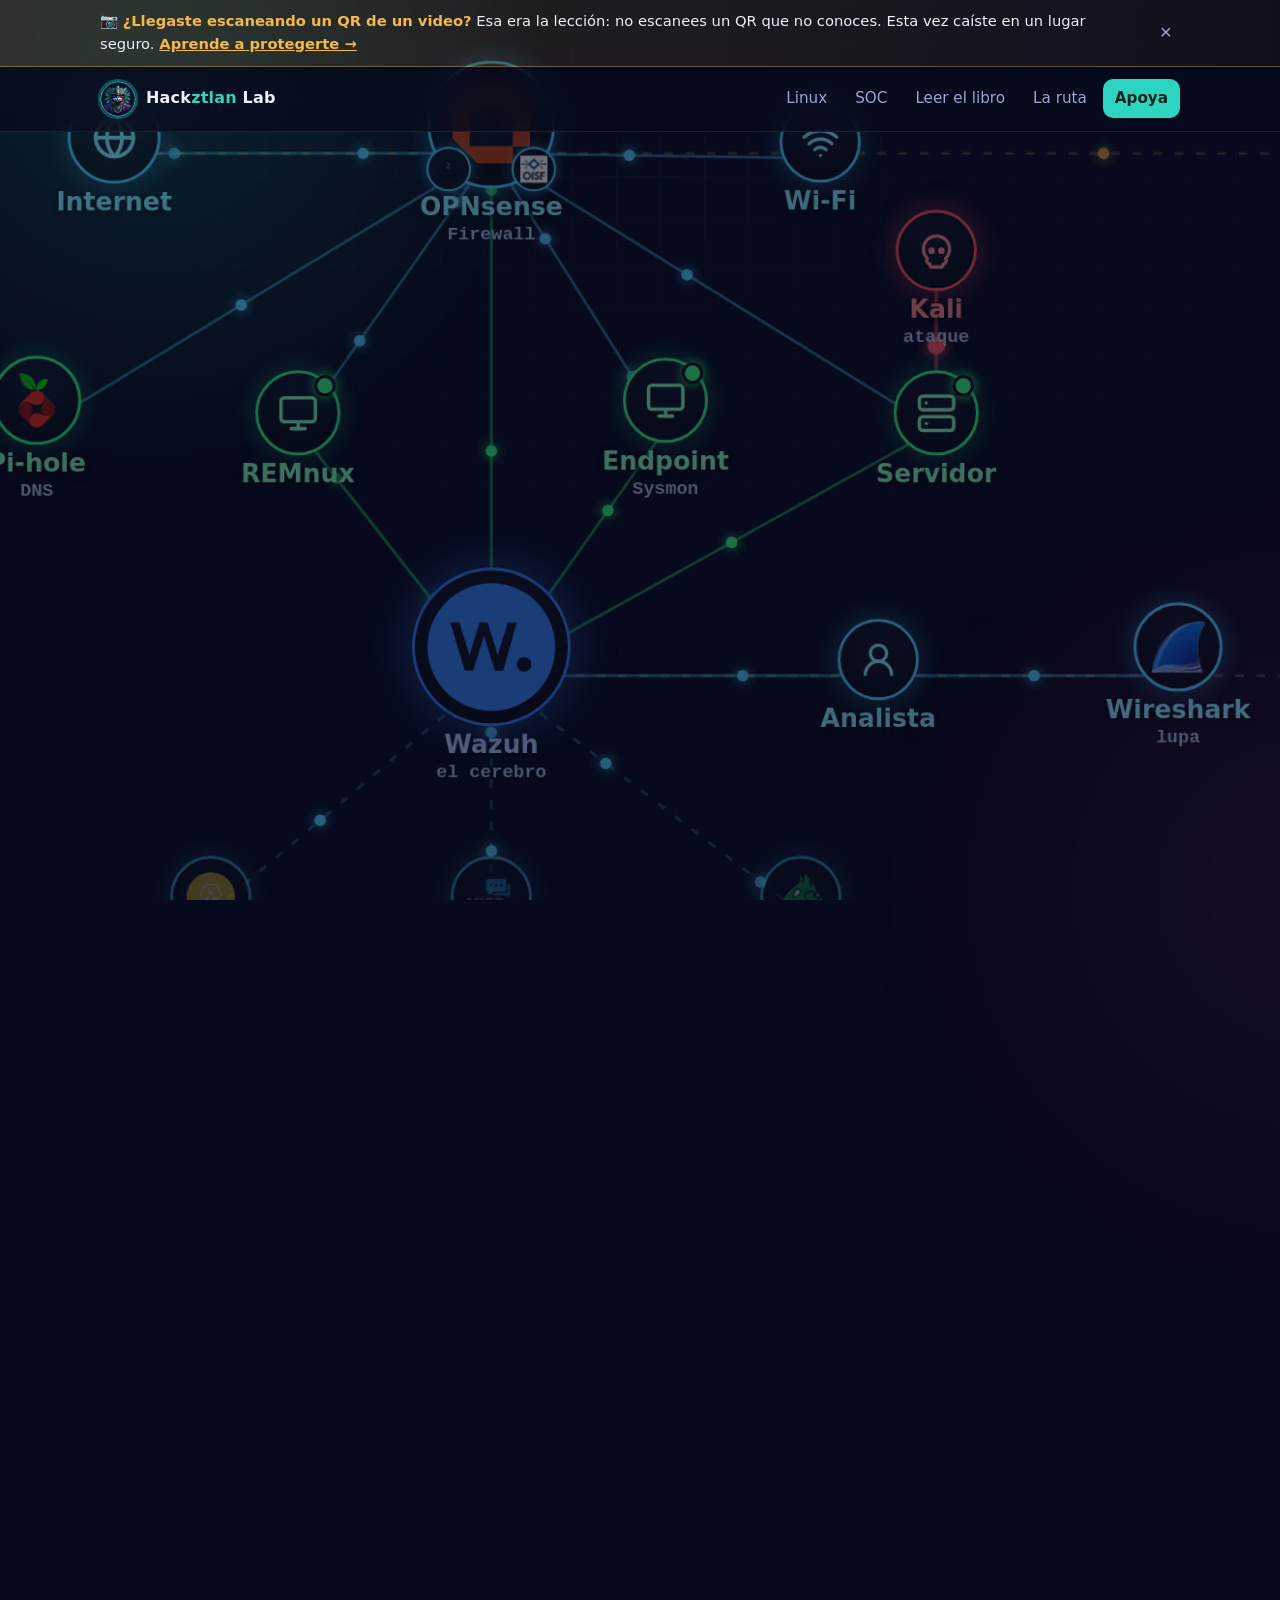
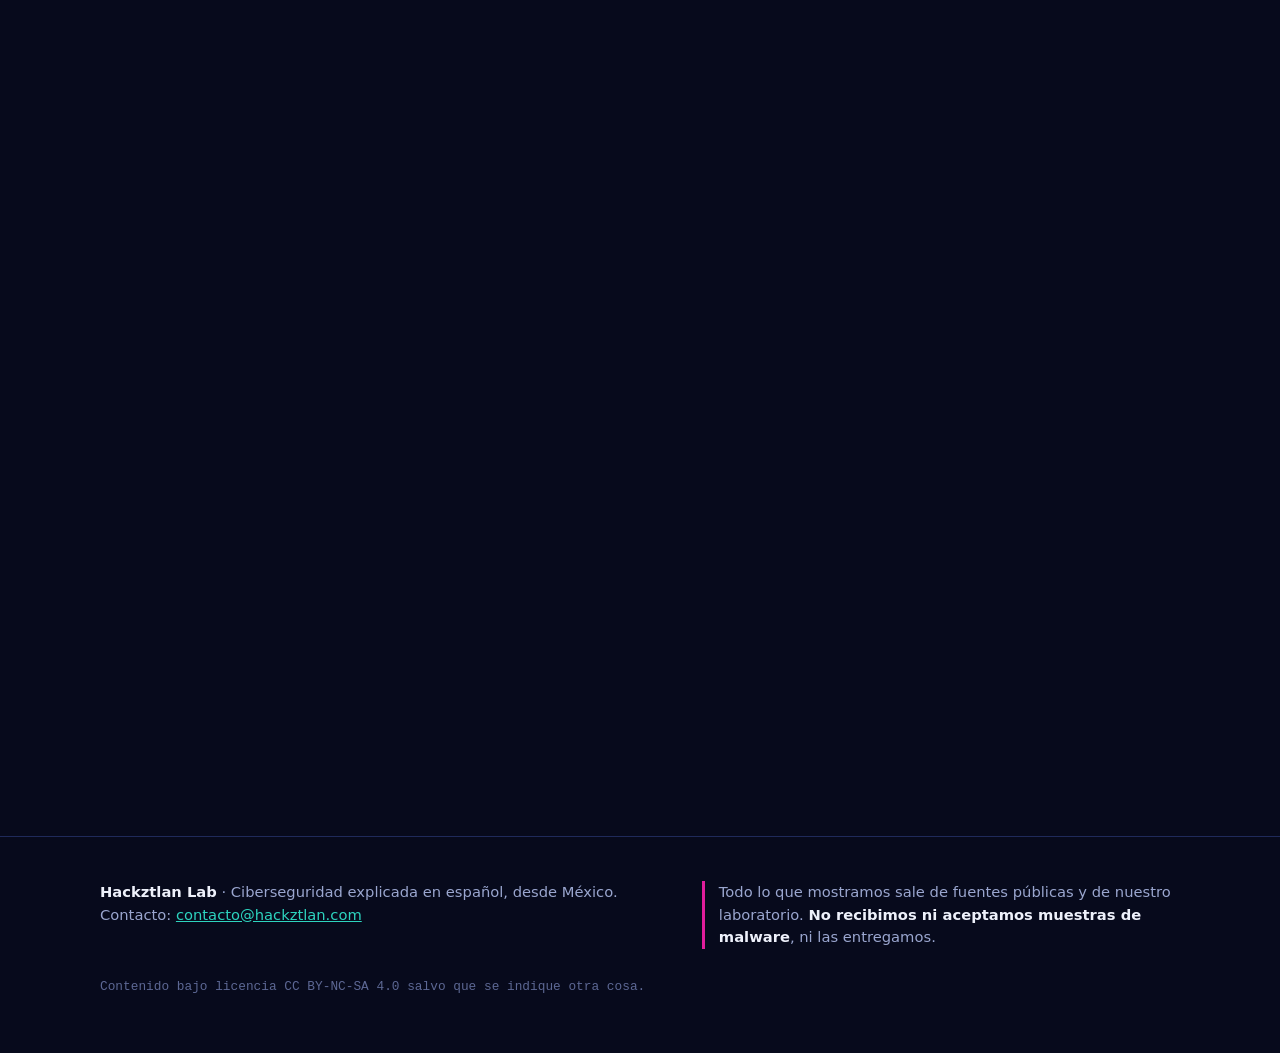
==== commit 8d364dbe: "Add files via upload" ====
--- a/libro/index.html
+++ b/libro/index.html
@@ -1,228 +1,3 @@
-<!doctype html>
-<html lang="es">
-<head>
-<meta charset="utf-8">
-<meta name="viewport" content="width=device-width, initial-scale=1, viewport-fit=cover">
-<title>Hackztlan Lab · Ciberseguridad en español, desde la base</title>
-<meta name="description" content="Aprende ciberseguridad en español, gratis y en orden: empieza con el curso Linux desde cero y su libro. Hackztlan Lab, desde México.">
-<meta name="theme-color" content="#070a1c">
-<meta property="og:title" content="Hackztlan Lab · Primero la base">
-<meta property="og:description" content="Curso gratis de Linux desde cero, su libro y más ciberseguridad explicada en español.">
-<meta property="og:image" content="https://hackztlan.com/img/libro-portada.webp">
-<meta property="og:url" content="https://hackztlan.com/">
-<meta http-equiv="Content-Security-Policy" content="default-src 'self'; img-src 'self' data:; style-src 'self'; script-src 'self'; base-uri 'none'; form-action 'none'; frame-src https://www.youtube-nocookie.com">
-<meta name="referrer" content="strict-origin-when-cross-origin">
-<link rel="icon" href="img/pinguino.png">
-<link rel="stylesheet" href="estilo.css?v=7">
-</head>
-<body>
-<div class="fondo" aria-hidden="true"><div class="rejilla"></div><div class="halo h1"></div><div class="halo h2"></div><div class="mapa" id="mapa"><div class="mapa-esc"><canvas id="mapa-c" width="1920" height="1080"></canvas><div class="mapa-nodos"></div></div></div></div>
-<div class="visitas" id="visitas" aria-hidden="true"></div>
-
-<div class="aviso" id="aviso">
-  <div class="wrap">
-    <span>📷 <b>¿Llegaste escaneando un QR de un video?</b> Esa era la lección: no escanees un QR que no conoces. Esta vez caíste en un lugar seguro. <a href="https://www.youtube.com/@HackztlanLAB" rel="noopener">Aprende a protegerte →</a></span>
-    <button class="x" type="button" aria-label="Cerrar aviso">×</button>
-  </div>
-</div>
-
-<header class="barra">
-  <div class="wrap">
-    <a class="logo" href="./"><img src="img/pinguino.png" alt="" width="36" height="36"><span>Hack<b>ztlan</b> Lab</span></a>
-    <nav class="menu">
-      <a href="#curso">Linux</a>
-      <a href="#soc">SOC</a>
-      <a href="libro/leer/">Leer el libro</a>
-      <a href="#base">La ruta</a>
-      <a class="cta-mini" href="#apoya">Apoya</a>
-    </nav>
-  </div>
-</header>
-
-<main>
-<section class="hero">
-  <div class="wrap">
-    <div>
-      <div class="ceja rev">Ciberseguridad en español · desde México</div>
-      <h1 class="rev d1">Aprende a defenderte.<br><span class="t">Empieza por la base.</span></h1>
-      <p class="lead rev d2">Clases gratis, en orden y con comandos reales. Primero Linux, después redes, el SOC y el análisis de amenazas. Sin humo y sin necesitar ser experto.</p>
-      <div class="botones rev d3">
-        <a class="btn pri" href="#curso"><svg viewBox="0 0 24 24" fill="currentColor"><path d="M8 5v14l11-7z"/></svg>Empieza el curso</a>
-        <a class="btn sec" href="libro/leer/"><svg viewBox="0 0 24 24" fill="none" stroke="currentColor" stroke-width="2"><path d="M4 5a2 2 0 0 1 2-2h13v16H6a2 2 0 0 0-2 2z"/><path d="M4 21V5"/></svg>Leer el libro en línea</a>
-      </div>
-      <div class="sellos rev d3"><span>Gratis</span><span>Sin inscripción</span><span>En español</span></div>
-    </div>
-    <div class="term rev d2" aria-label="Terminal de ejemplo">
-      <div class="tb"><i></i><i></i><i></i><span>ana@linux: ~</span></div>
-      <pre id="tty"></pre>
-      <img class="tux" src="img/tux-cool.png" alt="">
-    </div>
-  </div>
-</section>
-
-<section id="cursos">
-  <div class="wrap">
-    <div class="titulo rev">
-      <div class="ceja">Cursos gratis</div>
-      <h2>Elige <span class="l">por dónde empezar</span>.</h2>
-      <p>Cada curso va en orden, con comandos reales y casos de la vida diaria. Toca uno para ver sus clases.</p>
-    </div>
-    <div class="cursos">
-      <button class="curso-card cc-linux rev" type="button" data-panel="curso" data-avance="83" aria-expanded="false" aria-controls="curso">
-        <span class="cc-arte" aria-hidden="true"><span class="cc-term">ana@linux:~$ <i></i></span><img src="img/tux-cool.png" alt=""></span>
-        <span class="cc-info">
-          <span class="cc-ceja">Curso · empieza aquí</span>
-          <span class="cc-tit">Linux desde cero</span>
-          <span class="cc-txt">De instalarlo sin borrar Windows a leer logs como en un servidor real.</span>
-          <span class="cc-meta"><b>10 clases</b> publicadas · 2 en camino · con libro</span>
-          <span class="cc-barra"><b></b></span>
-          <span class="cc-abrir">Ver las clases <em>▾</em></span>
-        </span>
-      </button>
-      <button class="curso-card cc-soc rev d1" type="button" data-panel="soc" data-avance="40" aria-expanded="false" aria-controls="soc">
-        <span class="cc-arte" aria-hidden="true"><img class="lg l1" src="img/mapa/opnsense.png" alt=""><img class="lg l2" src="img/mapa/wazuh.png" alt=""><img class="lg l3" src="img/mapa/pi-hole.png" alt=""></span>
-        <span class="cc-info">
-          <span class="cc-ceja">Serie · Monta tu SOC</span>
-          <span class="cc-tit">Tu SOC en casa</span>
-          <span class="cc-txt">Firewall, DNS que bloquea y monitoreo, armados pieza por pieza con open source.</span>
-          <span class="cc-meta"><b>4 videos</b> publicados · más en camino</span>
-          <span class="cc-barra"><b></b></span>
-          <span class="cc-abrir">Ver los videos <em>▾</em></span>
-        </span>
-      </button>
-    </div>
-
-    <div class="panel-curso" id="curso" hidden>
-      <div class="pc-cab"><span>Linux desde cero · clases en orden</span><button class="pc-cerrar" type="button" data-cierra="curso">Cerrar ▴</button></div>
-      <div class="ruta" id="ruta">
-      <div class="riel"><b></b></div>
-      <a class="clase aqui rev" data-yt="9uGD_OIsQkE" href="https://youtu.be/9uGD_OIsQkE" rel="noopener"><span class="n">0.5</span><span class="nom">Instala Linux sin borrar Windows<small>WSL o máquina virtual, paso a paso</small></span><span class="est">EMPIEZA AQUÍ</span></a>
-      <a class="clase ya rev" data-yt="UuTXOO-yXRk" href="https://youtu.be/UuTXOO-yXRk" rel="noopener"><span class="n">#0</span><span class="nom">Conociendo Linux<small>Qué es, de dónde sale y tus primeros comandos</small></span><span class="est">VER ▸</span></a>
-      <a class="clase ya rev" data-yt="KGFi0O0WTfc" href="https://youtu.be/KGFi0O0WTfc" rel="noopener"><span class="n">#1</span><span class="nom">Manejar archivos</span><span class="est">VER ▸</span></a>
-      <a class="clase ya rev" data-yt="yUdYH8ciYGs" href="https://youtu.be/yUdYH8ciYGs" rel="noopener"><span class="n">#2</span><span class="nom">Permisos</span><span class="est">VER ▸</span></a>
-      <a class="clase ya rev" data-yt="XJ4TNZcJGrA" href="https://youtu.be/XJ4TNZcJGrA" rel="noopener"><span class="n">#3</span><span class="nom">Buscar</span><span class="est">VER ▸</span></a>
-      <a class="clase ya rev" data-yt="L5TAFkLtBQw" href="https://youtu.be/L5TAFkLtBQw" rel="noopener"><span class="n">#4</span><span class="nom">Procesos</span><span class="est">VER ▸</span></a>
-      <a class="clase ya rev" data-yt="MaCcjx-TTcM" href="https://youtu.be/MaCcjx-TTcM" rel="noopener"><span class="n">#5</span><span class="nom">Instalar programas</span><span class="est">VER ▸</span></a>
-      <a class="clase ya rev" data-yt="9wpsXg4xYgY" href="https://youtu.be/9wpsXg4xYgY" rel="noopener"><span class="n">#6</span><span class="nom">La red</span><span class="est">VER ▸</span></a>
-      <a class="clase ya rev" data-yt="UZ6Z_HgH7M8" href="https://youtu.be/UZ6Z_HgH7M8" rel="noopener"><span class="n">#7</span><span class="nom">Automatizar</span><span class="est">VER ▸</span></a>
-      <a class="clase ya rev" data-yt="kWFVQ5ts2GI" href="https://youtu.be/kWFVQ5ts2GI" rel="noopener"><span class="n">#8</span><span class="nom">Disco lleno</span><span class="est">VER ▸</span></a>
-      <div class="clase pronto rev"><span class="n">#9</span><span class="nom">Logs</span><span class="est">PRONTO</span></div>
-      <div class="clase pronto rev"><span class="n">#10</span><span class="nom">Usuarios y grupos</span><span class="est">PRONTO</span></div>
-      <div class="clase pronto rev"><span class="n">#11</span><span class="nom">SSH</span><span class="est">PRONTO</span></div>
-    </div>
-    <div class="ruta-pie rev">
-      <a class="btn sec" href="https://youtube.com/playlist?list=PLB48mfVmbJaU" rel="noopener"><svg viewBox="0 0 24 24" fill="currentColor"><path d="M3 6h12v2H3zm0 5h12v2H3zm0 5h8v2H3zm14-3v8l6-4z"/></svg>Lista completa en YouTube</a>
-    </div>
-    </div>
-
-    <div class="panel-curso" id="soc" hidden>
-      <div class="pc-cab"><span>Monta tu SOC · videos en orden</span><button class="pc-cerrar" type="button" data-cierra="soc">Cerrar ▴</button></div>
-      <div class="ruta">
-      <div class="riel"><b></b></div>
-      <a class="clase ya rev" data-yt="UNTIRKblYWk" href="https://youtu.be/UNTIRKblYWk" rel="noopener"><span class="n">MAPA</span><span class="nom">El mapa de tu SOC<small>Cómo se conecta todo antes de instalar nada</small></span><span class="est">VER ▸</span></a>
-      <a class="clase ya rev" data-yt="h1_Ezm2RbP0" href="https://youtu.be/h1_Ezm2RbP0" rel="noopener"><span class="n">OP #0</span><span class="nom">¿Qué es OPNsense?<small>El firewall gratis que protege tu red</small></span><span class="est">VER ▸</span></a>
-      <a class="clase ya rev" data-yt="p9fIpiJ5VCQ" href="https://youtu.be/p9fIpiJ5VCQ" rel="noopener"><span class="n">OP #1</span><span class="nom">De cero a firewall funcionando<small>Descarga, máquina virtual, instalación y panel</small></span><span class="est">VER ▸</span></a>
-      <a class="clase ya rev" data-yt="-HHjUq1gKf0" href="https://youtu.be/-HHjUq1gKf0" rel="noopener"><span class="n">OP #2</span><span class="nom">Tu primera regla<small>Bloquea un equipo paso a paso</small></span><span class="est">VER ▸</span></a>
-      <div class="clase pronto rev"><span class="n">OP #3</span><span class="nom">Lo que sigue en OPNsense</span><span class="est">PRONTO</span></div>
-      <div class="clase pronto rev"><span class="n">WAZUH</span><span class="nom">El corazón del SOC: ver lo que pasa en tu red</span><span class="est">PRONTO</span></div>
-    </div>
-    </div>
-  </div>
-</section>
-
-<section id="libro" class="libro">
-  <div class="wrap">
-    <div class="portada3d rev"><div class="lib"><img src="img/libro-portada.webp" alt="Portada del libro Linux desde cero, Capítulo 0" width="680" height="880" loading="lazy"></div></div>
-    <div>
-      <div class="titulo rev sin-margen">
-        <div class="ceja">El libro del curso</div>
-        <h2>Lo que el video no alcanza a <span class="t">contar</span>.</h2>
-        <p>Cada clase tiene su capítulo: más a fondo, con dibujos, trucos de terminal, errores típicos y retos para practicar.</p>
-      </div>
-      <ul class="lista-libro rev d1">
-        <li>Comandos probados en un Ubuntu Server real, con su salida tal cual.</li>
-        <li>Revisado por un principiante, alguien con nivel medio y un experto en Linux.</li>
-        <li>Fuentes citadas, para que sepas de dónde sale cada dato.</li>
-      </ul>
-      <div class="botones fila rev d2">
-        <a class="btn pri" href="libro/leer/"><svg viewBox="0 0 24 24" fill="none" stroke="currentColor" stroke-width="2"><path d="M2 5h7a3 3 0 0 1 3 3v12a2 2 0 0 0-2-2H2zM22 5h-7a3 3 0 0 0-3 3v12a2 2 0 0 1 2-2h8z"/></svg>Leer en línea</a>
-        <a class="btn sec" href="libro/linux-desde-cero-capitulo-0.pdf" download><svg viewBox="0 0 24 24" fill="none" stroke="currentColor" stroke-width="2.2"><path d="M12 3v12m0 0-5-5m5 5 5-5M4 21h16"/></svg>Descargar PDF</a>
-      </div>
-      <p class="nota-libro rev d3">El Capítulo 0 es <b>abierto para todos</b>: léelo aquí mismo, con el video de su clase a un clic. Los siguientes llegan primero a los <b>miembros de Patreon</b>, con el video de su clase en MP4.</p>
-    </div>
-  </div>
-</section>
-
-<section id="base" class="base">
-  <div class="wrap">
-    <div class="piramide rev"><img src="img/piramide.webp" alt="Pirámide escalonada con un templo en la cima" width="825" height="1024" loading="lazy"><canvas id="energia"></canvas></div>
-    <div>
-      <div class="titulo rev">
-        <div class="ceja">La ruta</div>
-        <h2>Primero <span class="l">la base.</span><br>El SOC viene después.</h2>
-        <p>Un analista que no entiende el sistema que defiende solo copia y pega. Por eso vamos escalón por escalón.</p>
-      </div>
-      <ol class="escalones">
-        <li class="hoy rev"><div><b>Linux</b><span>Terminal, archivos, permisos, procesos, logs. Estás aquí.</span></div></li>
-        <li class="rev d1"><div><b>Redes y firewall</b><span>Cómo viaja un paquete y cómo se filtra, con OPNsense. Ya empezó.</span></div></li>
-        <li class="rev d2"><div><b>El SOC en casa</b><span>Wazuh y amigos: ver lo que pasa en tu red y reaccionar.</span></div></li>
-        <li class="rev d3"><div><b>Analizar amenazas</b><span>Cómo funcionan los ataques reales, explicados para defenderte.</span></div></li>
-      </ol>
-    </div>
-  </div>
-</section>
-
-<section>
-  <div class="wrap">
-    <div class="titulo rev">
-      <div class="ceja">También en el canal</div>
-      <h2>Ciberseguridad <span class="t">explicada</span>, no recitada.</h2>
-    </div>
-    <div class="tarjetas">
-      <a class="tarjeta rev" href="https://www.youtube.com/@HackztlanLAB" rel="noopener"><div class="ico">// web</div><h3>Vulnerabilidades web</h3><p>SQLi, XSS, IDOR, CSRF, SSRF y más: cómo funcionan y cómo se cierran, animado.</p></a>
-      <a class="tarjeta rev d1" href="https://www.youtube.com/@HackztlanLAB" rel="noopener"><div class="ico">// amenazas</div><h3>Análisis de ataques</h3><p>Robo de cuentas, ClickFix, RATs: el mecanismo paso a paso, con fuentes públicas.</p></a>
-      <a class="tarjeta rev d2" href="#soc"><div class="ico">// soc</div><h3>Monta tu SOC</h3><p>Firewall, DNS que bloquea y Wazuh, armados en un laboratorio en casa.</p></a>
-    </div>
-  </div>
-</section>
-
-<section id="apoya" class="apoya">
-  <div class="wrap">
-    <div class="caja rev">
-      <img src="img/tux-guerrero.png" alt="">
-      <div>
-        <h2>Si te sirve, apoya al canal.</h2>
-        <p>En Patreon recibes primero cada capítulo del libro en PDF con el MP4 de su clase, más retos para practicar. Y ayudas a que el curso siga gratis para todos. También puedes apoyar con la suscripción de Facebook.</p>
-        <div class="redes">
-          <a href="https://www.patreon.com/HackztlanLAB" rel="noopener"><svg viewBox="0 0 24 24" fill="currentColor"><circle cx="15" cy="9.5" r="6.5"/><rect x="2" y="3" width="4" height="18"/></svg>Patreon</a>
-          <a href="https://www.youtube.com/@HackztlanLAB" rel="noopener"><svg viewBox="0 0 24 24" fill="currentColor"><path d="M23 7.5a3 3 0 0 0-2.1-2.1C19 5 12 5 12 5s-7 0-8.9.4A3 3 0 0 0 1 7.5 31 31 0 0 0 .6 12 31 31 0 0 0 1 16.5a3 3 0 0 0 2.1 2.1C5 19 12 19 12 19s7 0 8.9-.4a3 3 0 0 0 2.1-2.1 31 31 0 0 0 .4-4.5 31 31 0 0 0-.4-4.5zM9.8 15V9l5.2 3z"/></svg>YouTube</a>
-          <a href="https://www.tiktok.com/@hackztlan" rel="noopener"><svg viewBox="0 0 24 24" fill="currentColor"><path d="M16 3c.4 2.4 2 4 4.5 4.2v3.4a8 8 0 0 1-4.4-1.3V15a6 6 0 1 1-6-6h.6v3.5a2.6 2.6 0 1 0 2 2.5V3z"/></svg>TikTok</a>
-          <a href="https://www.instagram.com/hackztlan" rel="noopener"><svg viewBox="0 0 24 24" fill="none" stroke="currentColor" stroke-width="2"><rect x="3" y="3" width="18" height="18" rx="5"/><circle cx="12" cy="12" r="4"/><circle cx="17.5" cy="6.5" r="1" fill="currentColor"/></svg>Instagram</a>
-        </div>
-      </div>
-      <a class="btn pri" href="https://www.patreon.com/HackztlanLAB" rel="noopener">Únete en Patreon</a>
-    </div>
-  </div>
-</section>
-</main>
-
-<footer>
-  <div class="wrap">
-    <div>
-      <b>Hackztlan Lab</b> · Ciberseguridad explicada en español, desde México.<br>
-      Contacto: <a href="mailto:contacto@hackztlan.com">contacto@hackztlan.com</a>
-    </div>
-    <div class="regla">Todo lo que mostramos sale de fuentes públicas y de nuestro laboratorio. <b>No recibimos ni aceptamos muestras de malware</b>, ni las entregamos.</div>
-    <div class="lic">Contenido bajo licencia CC BY-NC-SA 4.0 salvo que se indique otra cosa.</div>
-  </div>
-</footer>
-
-<div class="visor" id="visor" hidden>
-  <div class="visor-caja" role="dialog" aria-modal="true" aria-label="Reproductor de la clase">
-    <div class="visor-barra"><span id="visor-titulo"></span><a id="visor-yt" href="#" rel="noopener">Ver en YouTube ↗</a><button class="x" type="button" aria-label="Cerrar">×</button></div>
-    <div class="visor-video" id="visor-video"></div>
-  </div>
-</div>
-<script src="sitio.js?v=7" defer></script>
-</body>
-</html>
+<!doctype html><html lang="es"><head><meta charset="utf-8"><title>Hackztlan Lab</title>
+<meta http-equiv="refresh" content="0; url=/#libro"><link rel="canonical" href="https://hackztlan.com/#libro"></head>
+<body><a href="/#libro">Ir a la página</a></body></html>
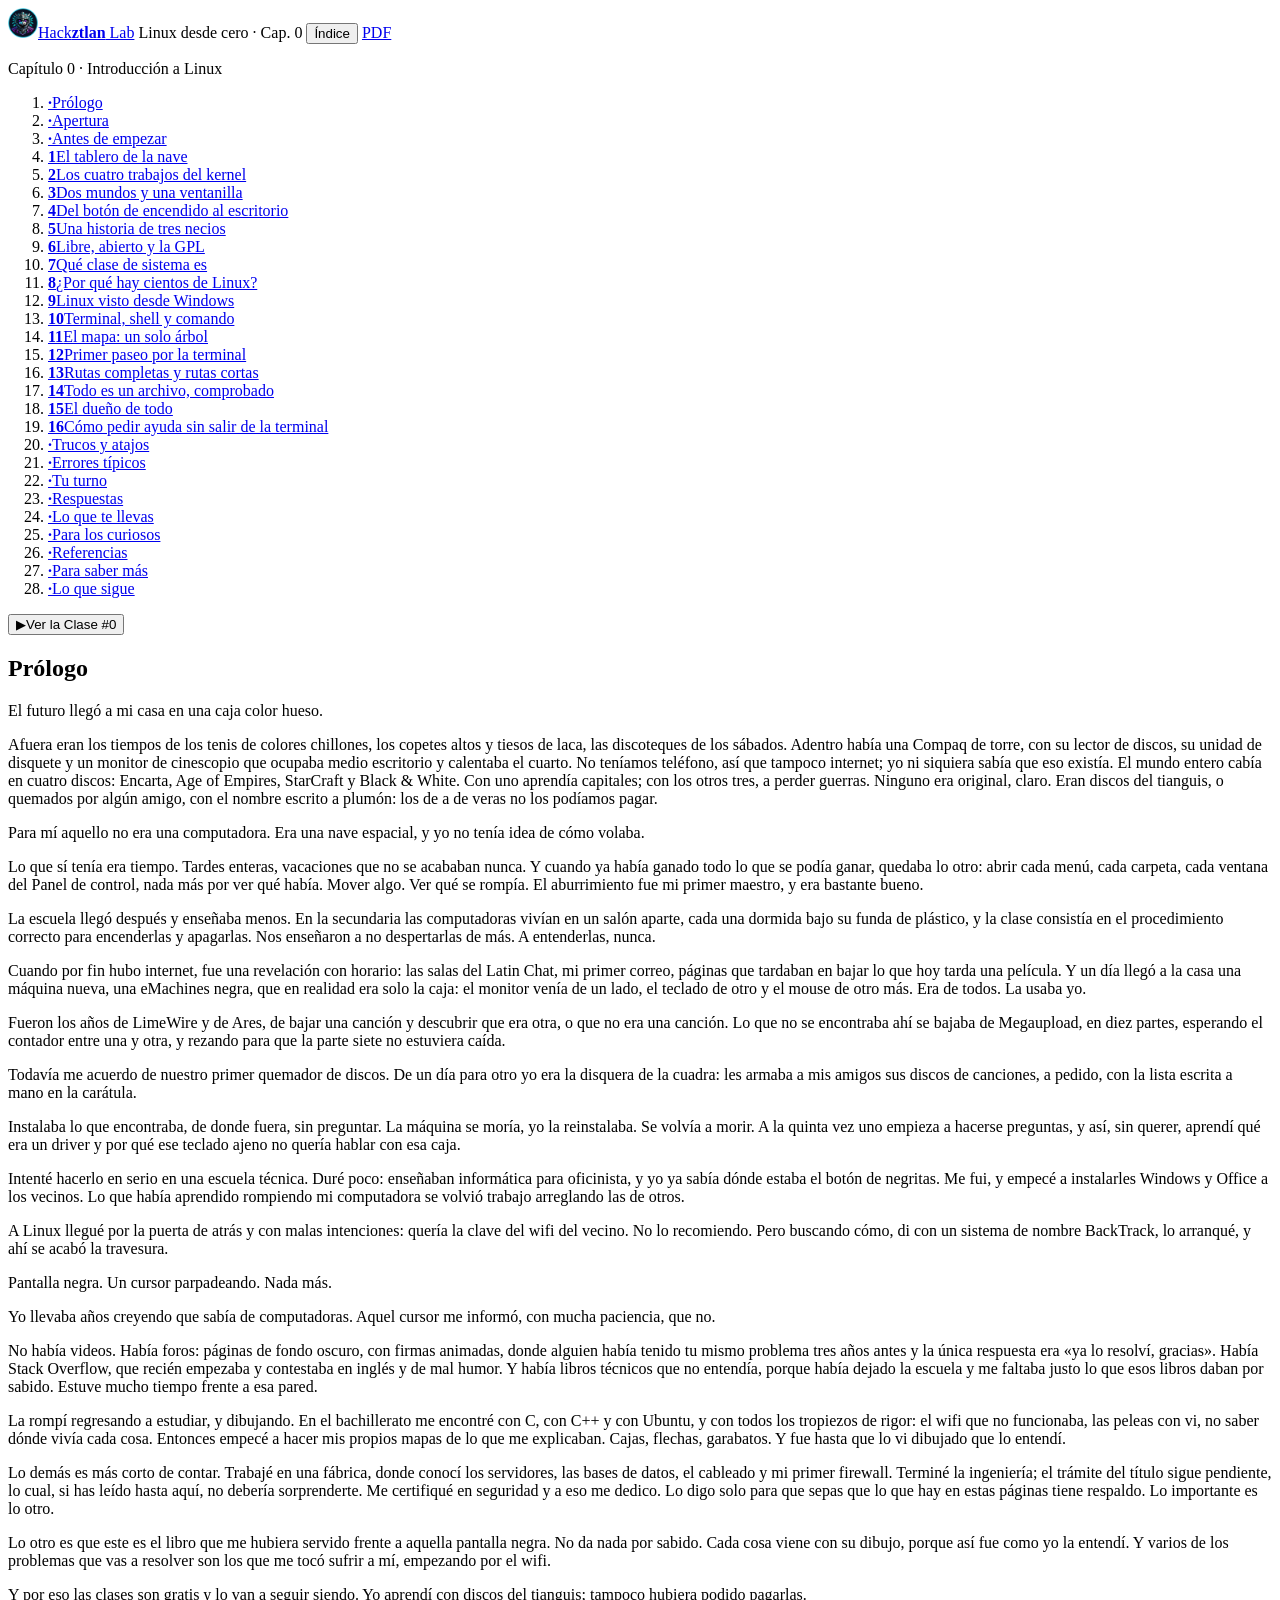
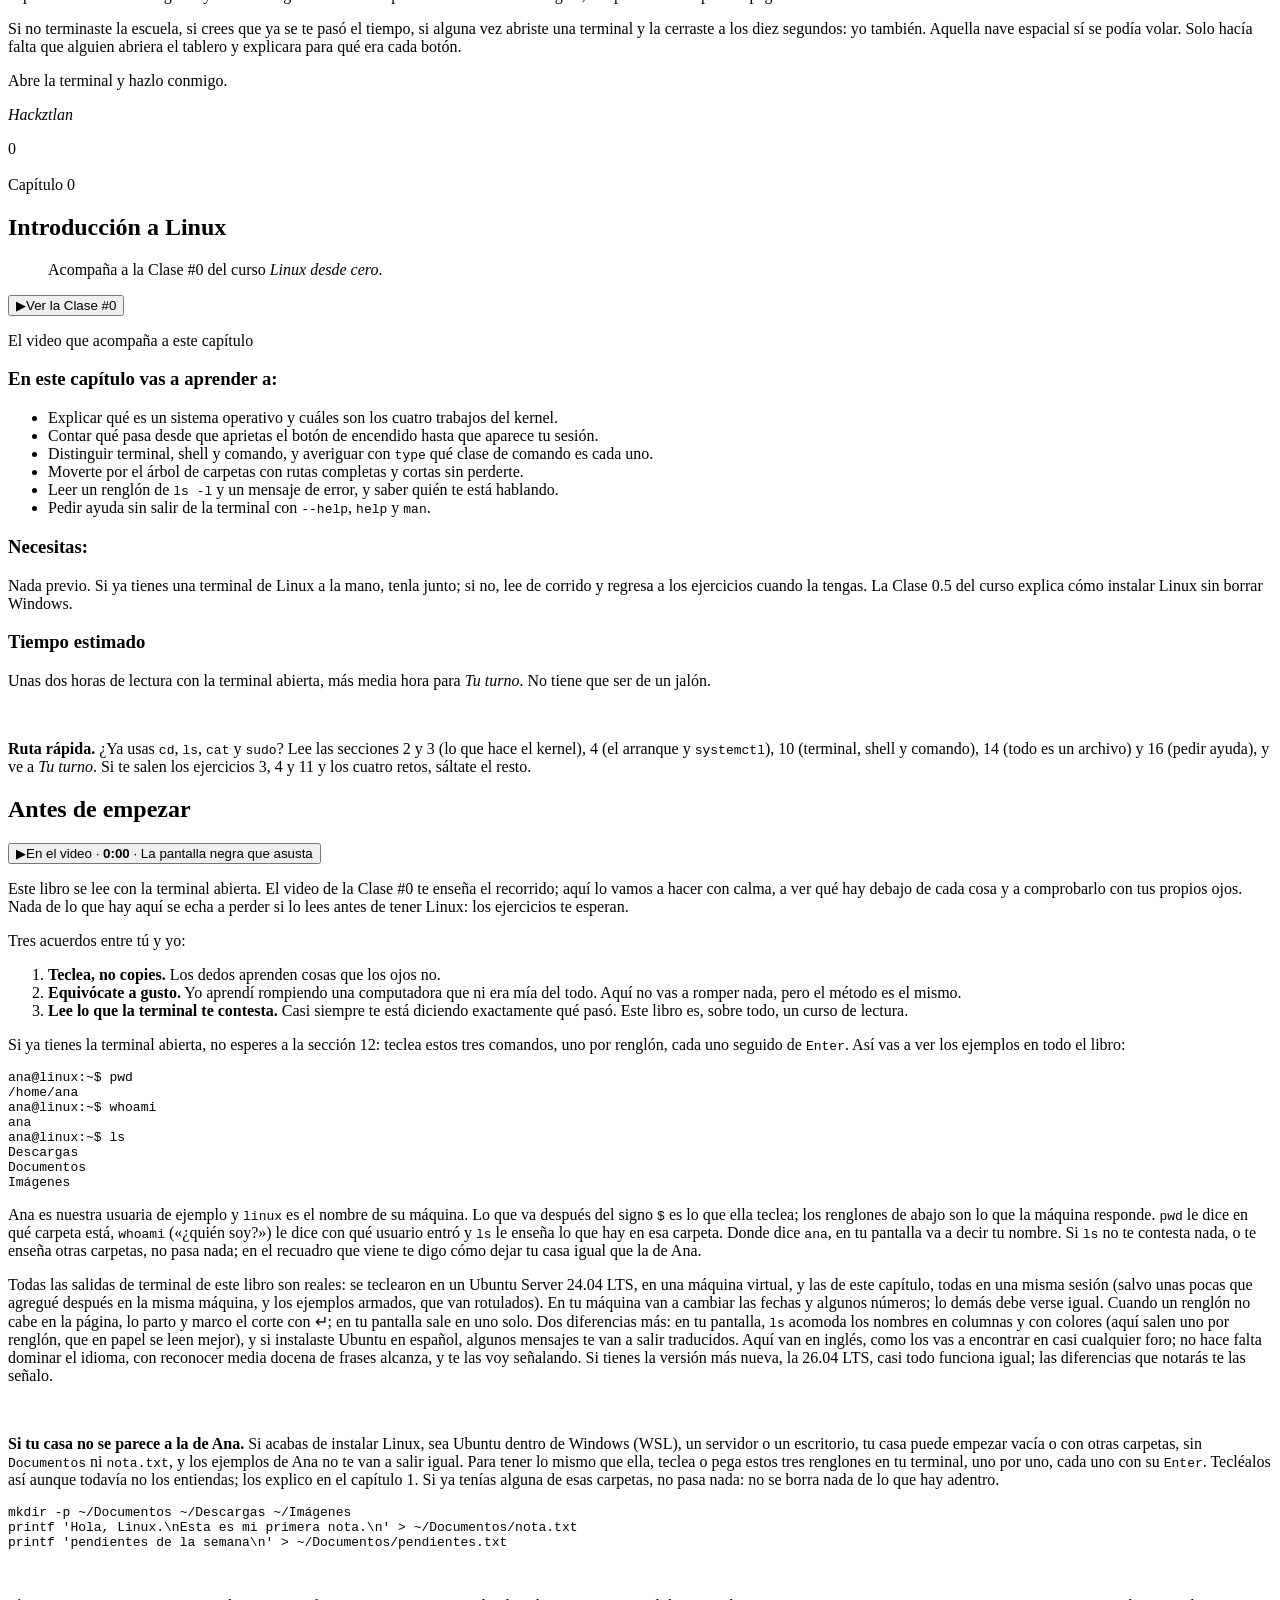
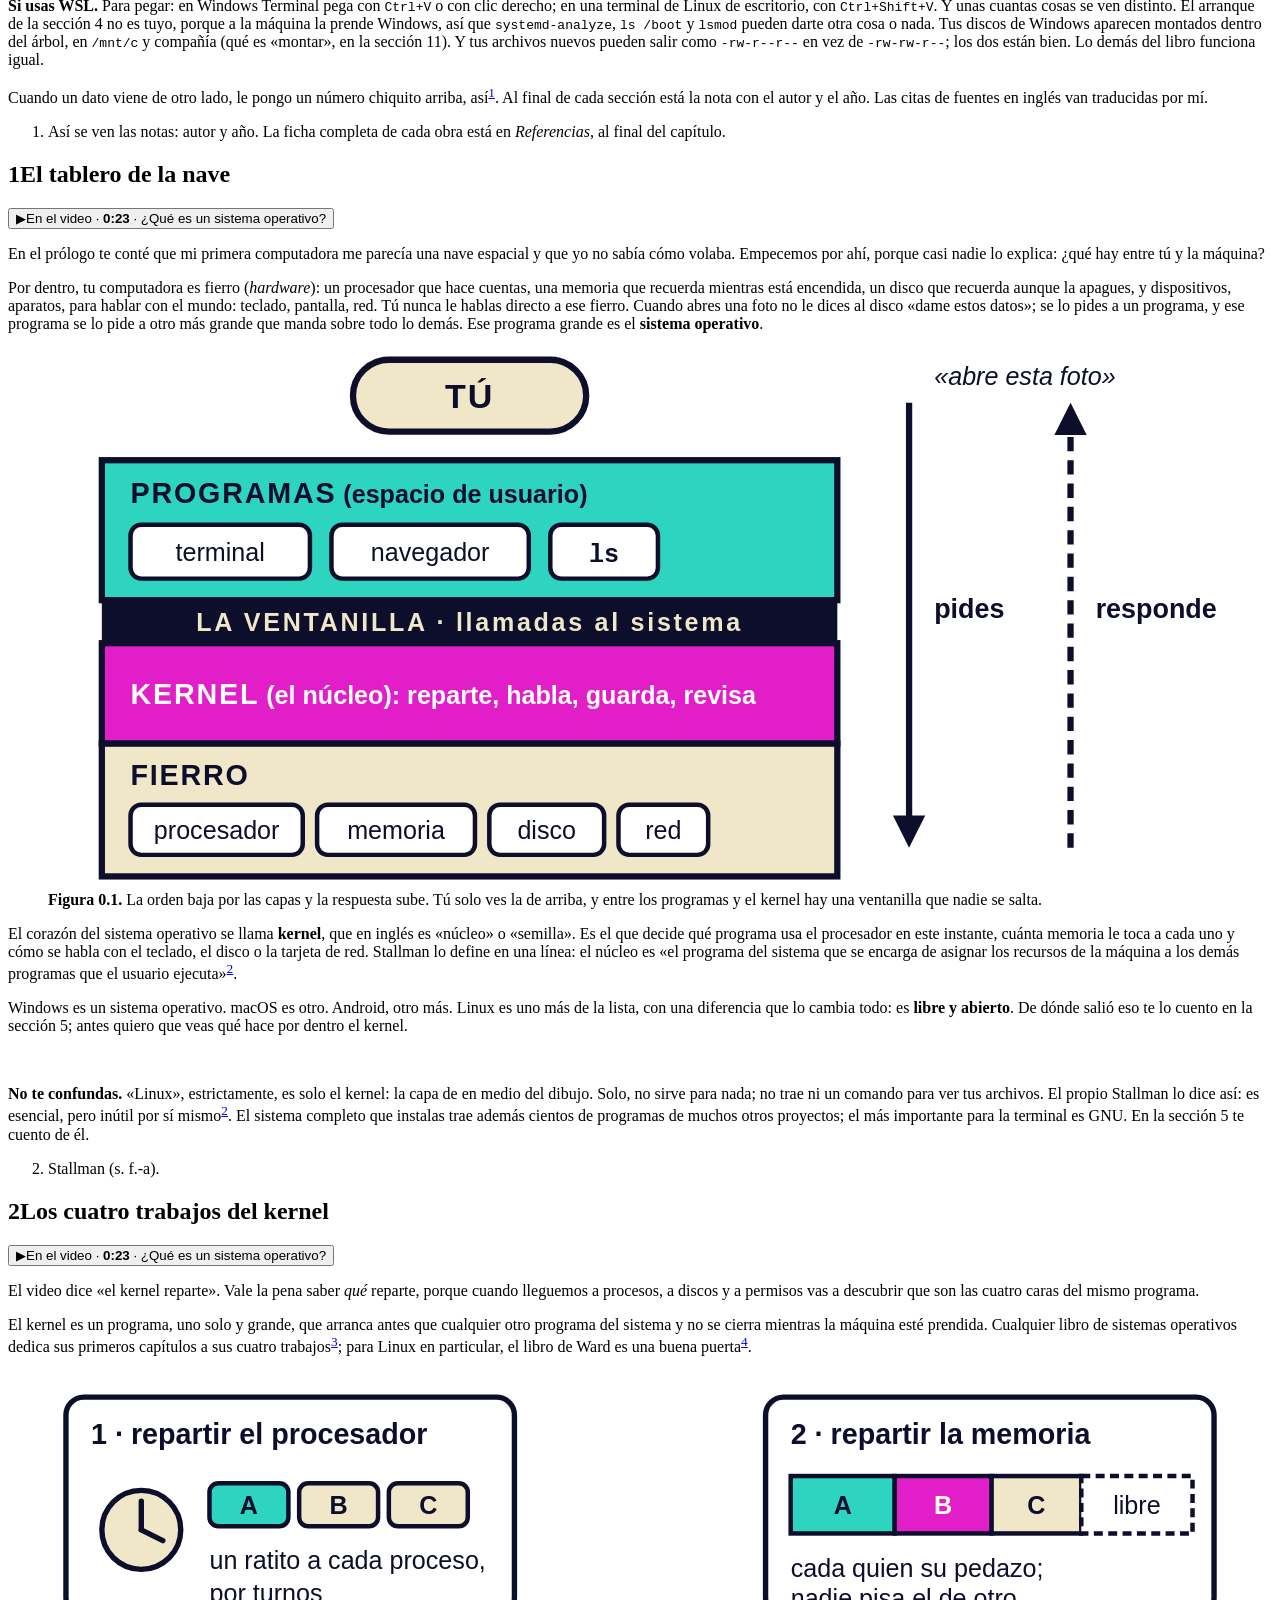
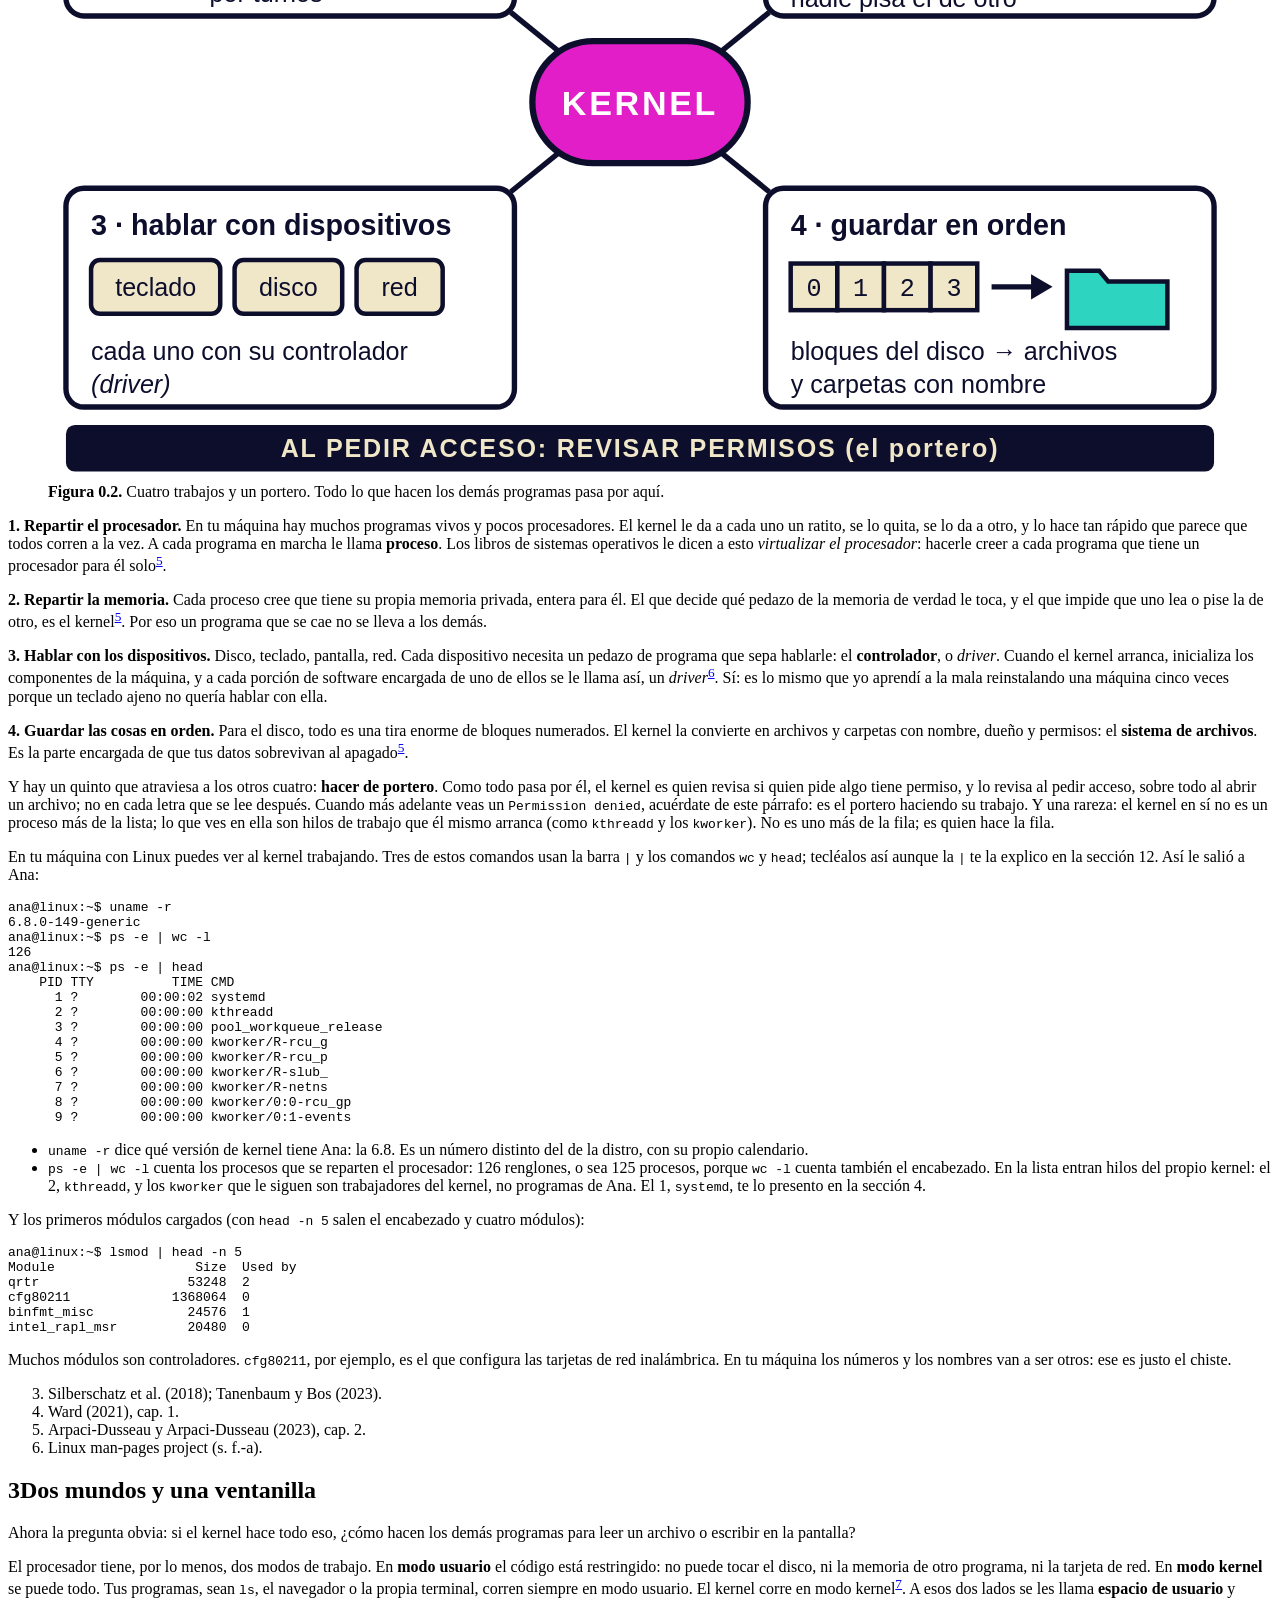
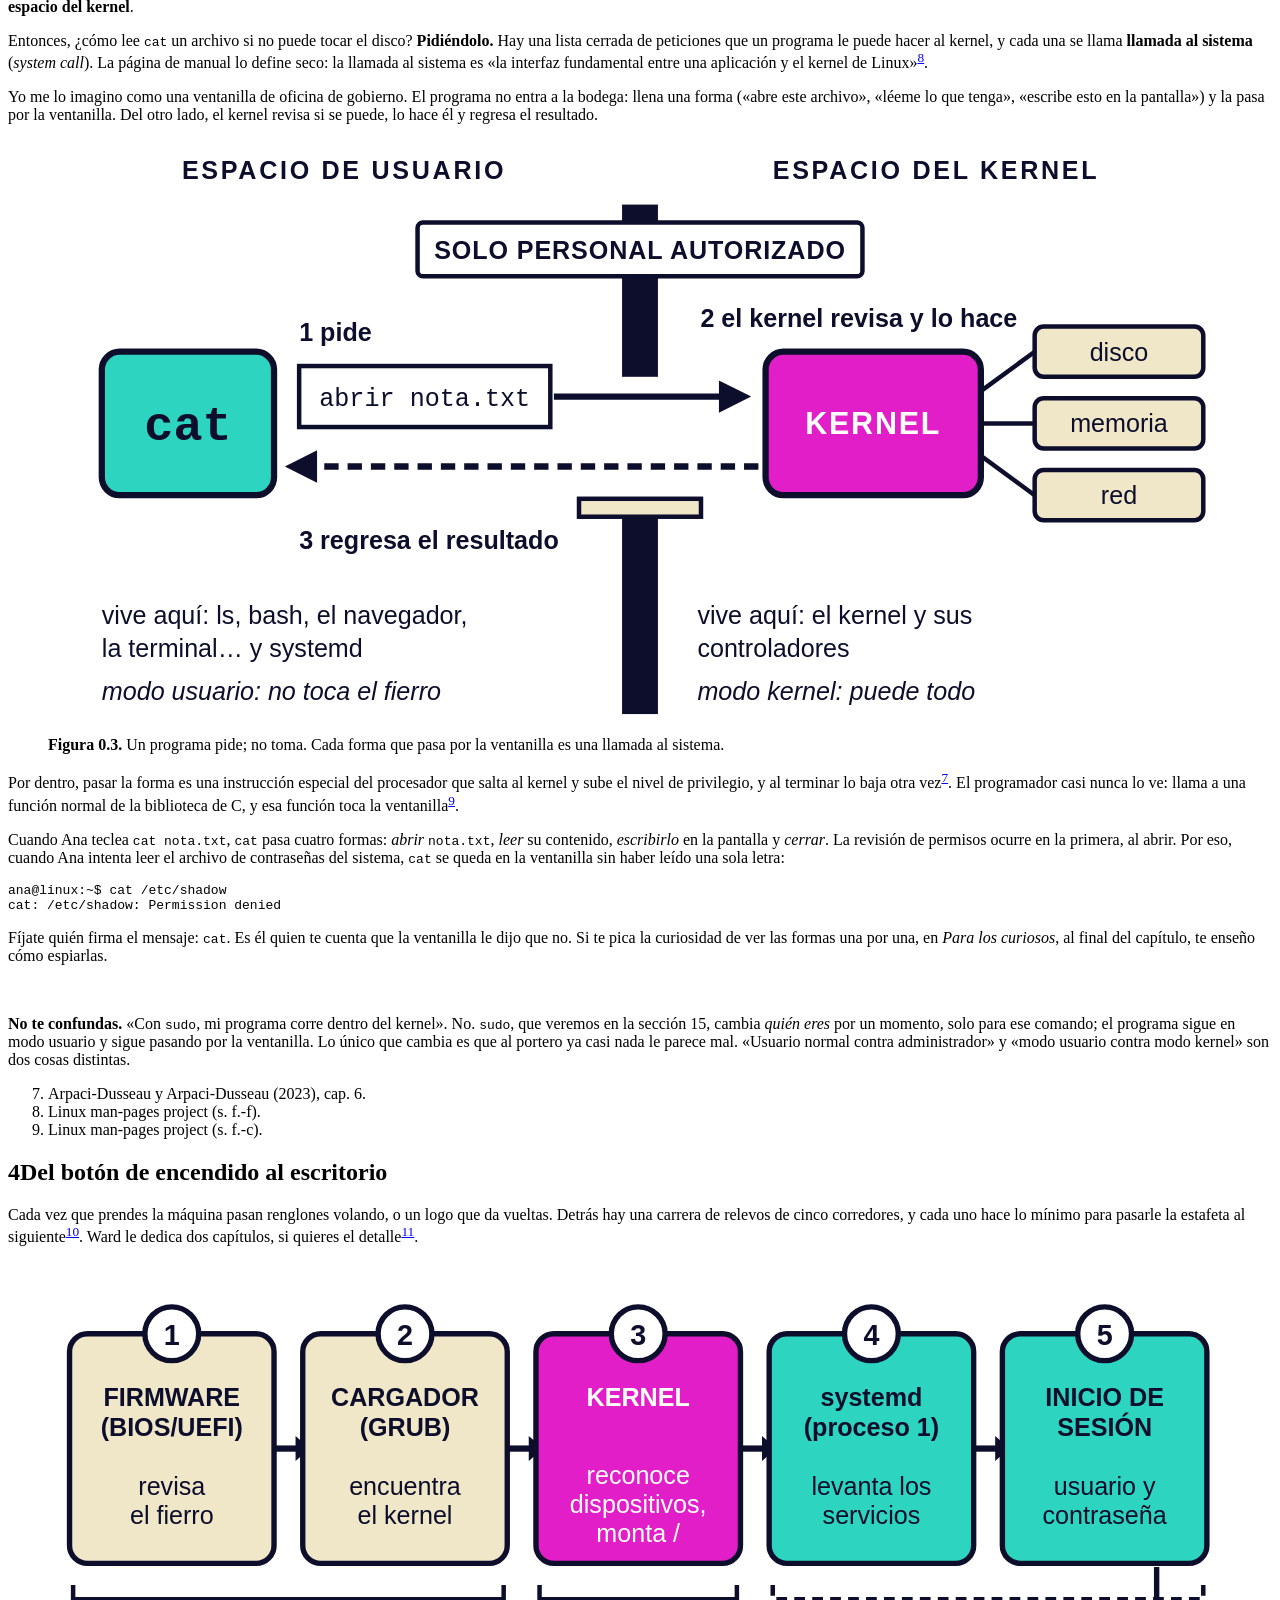
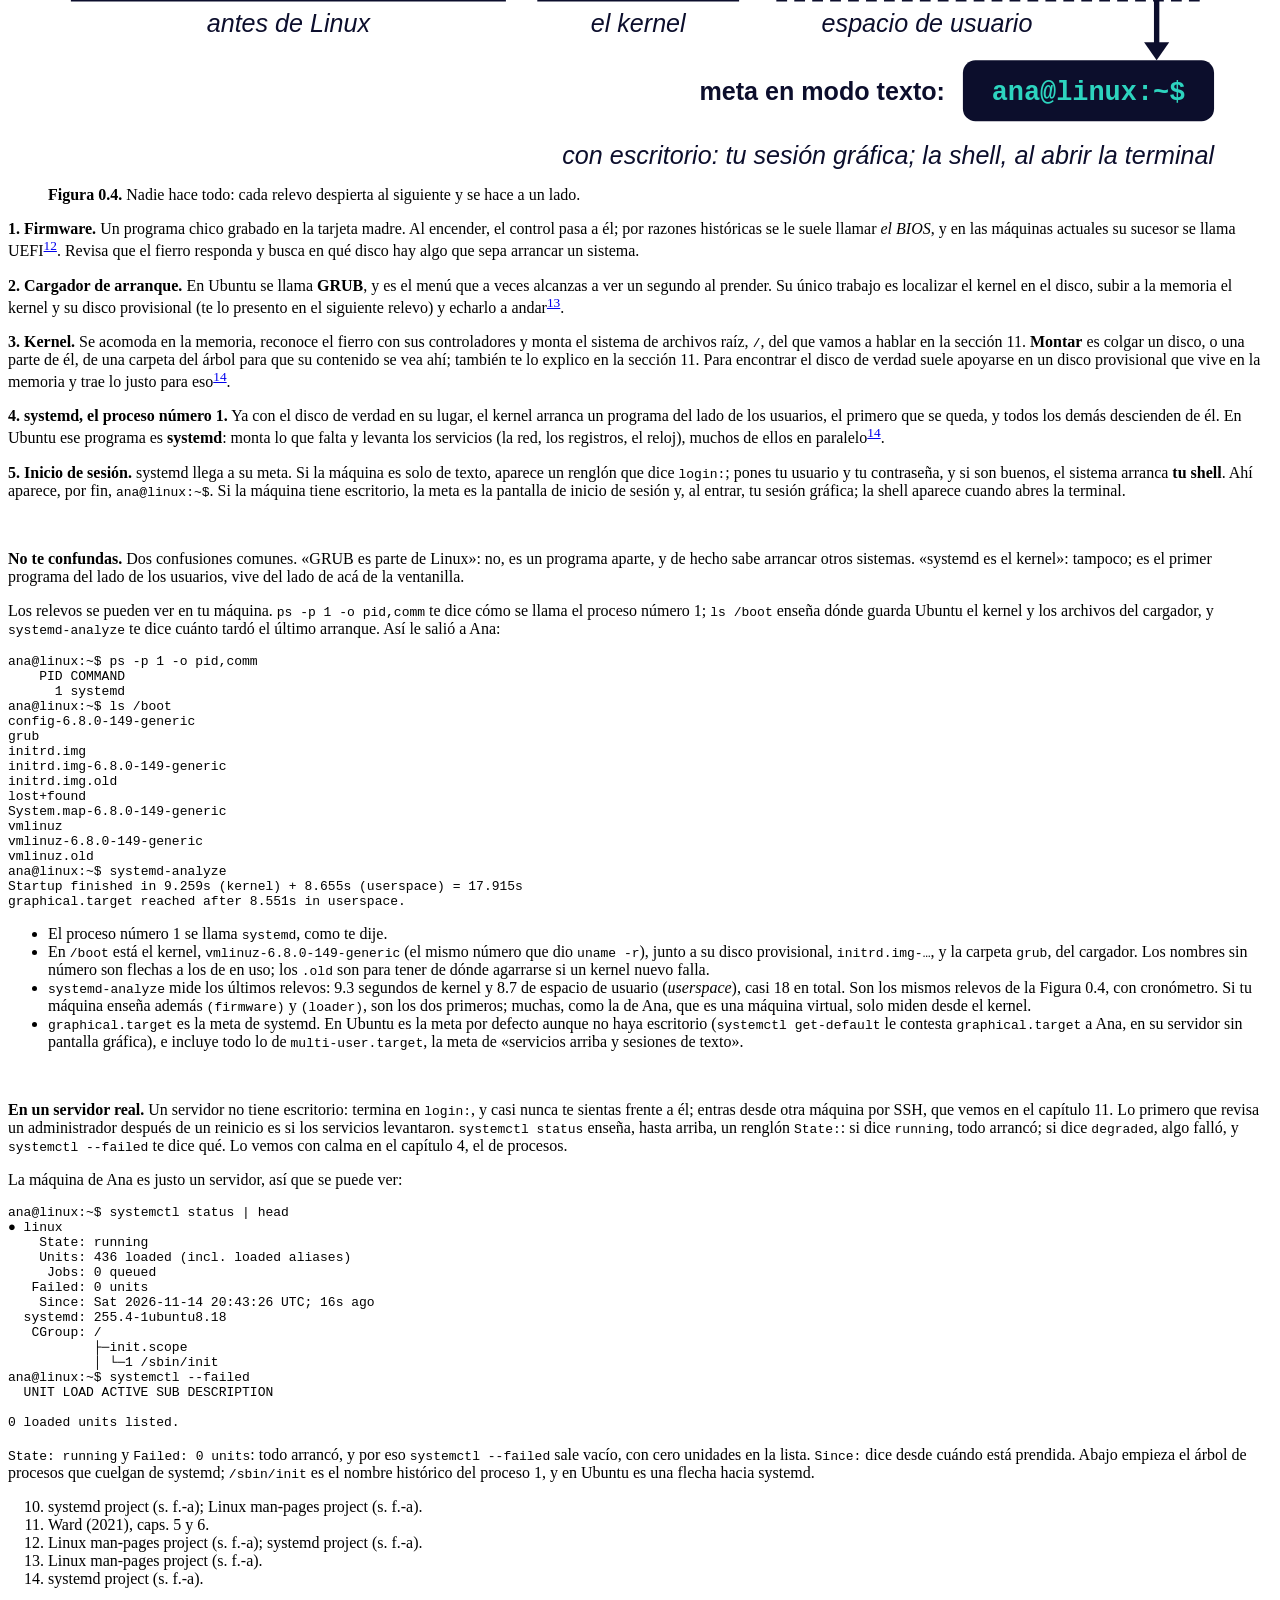
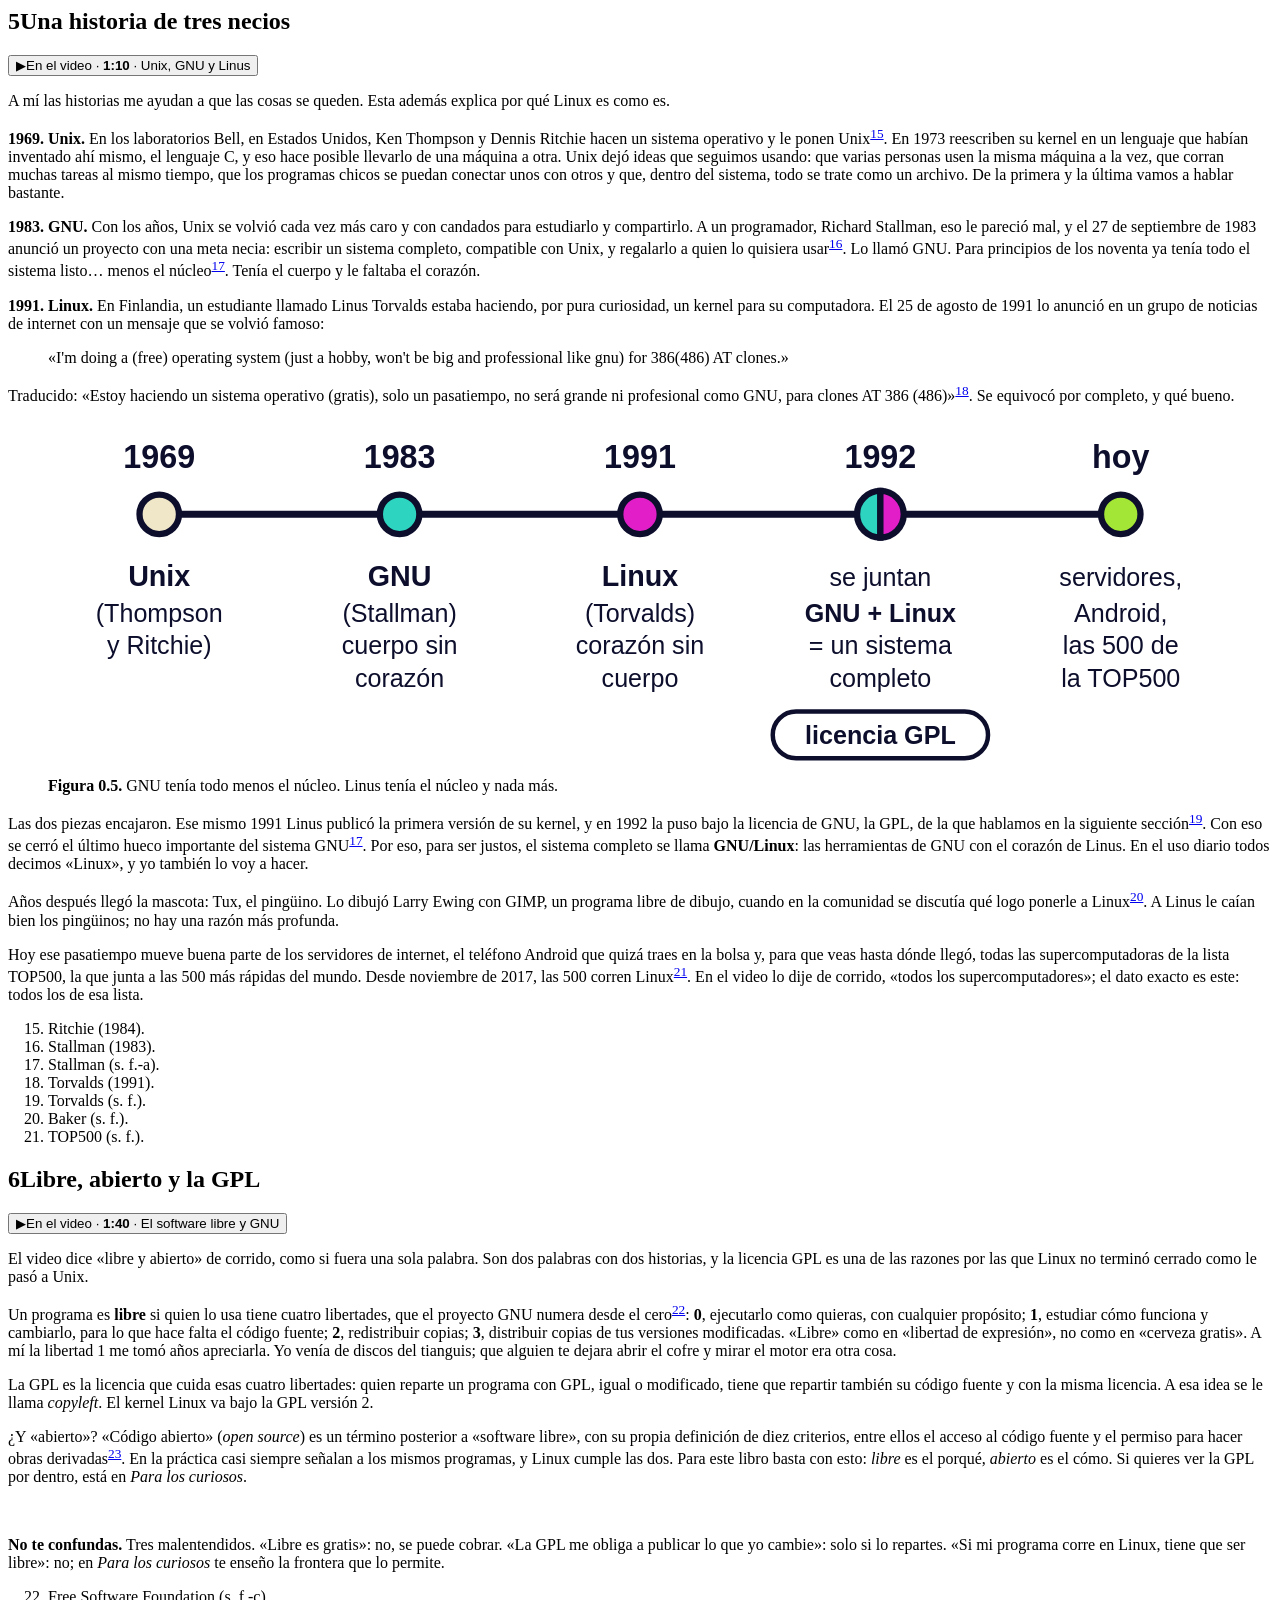
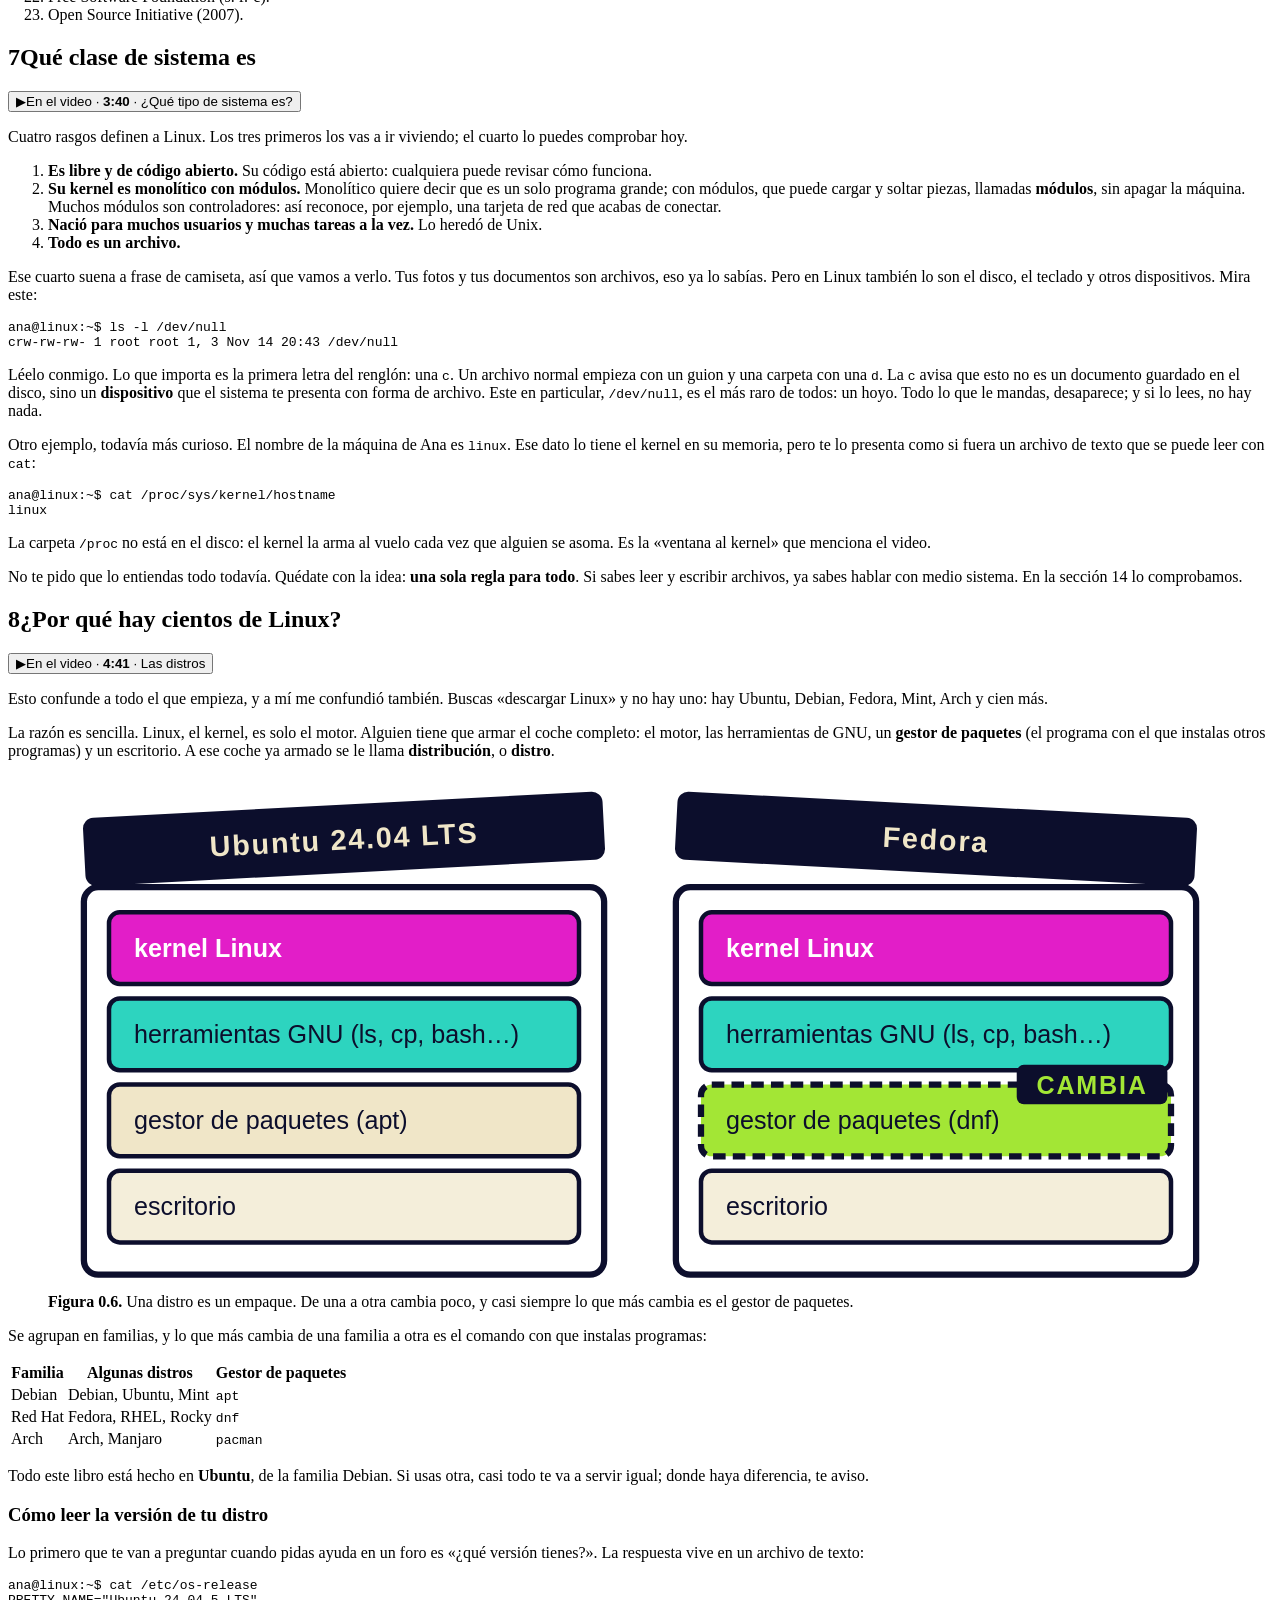
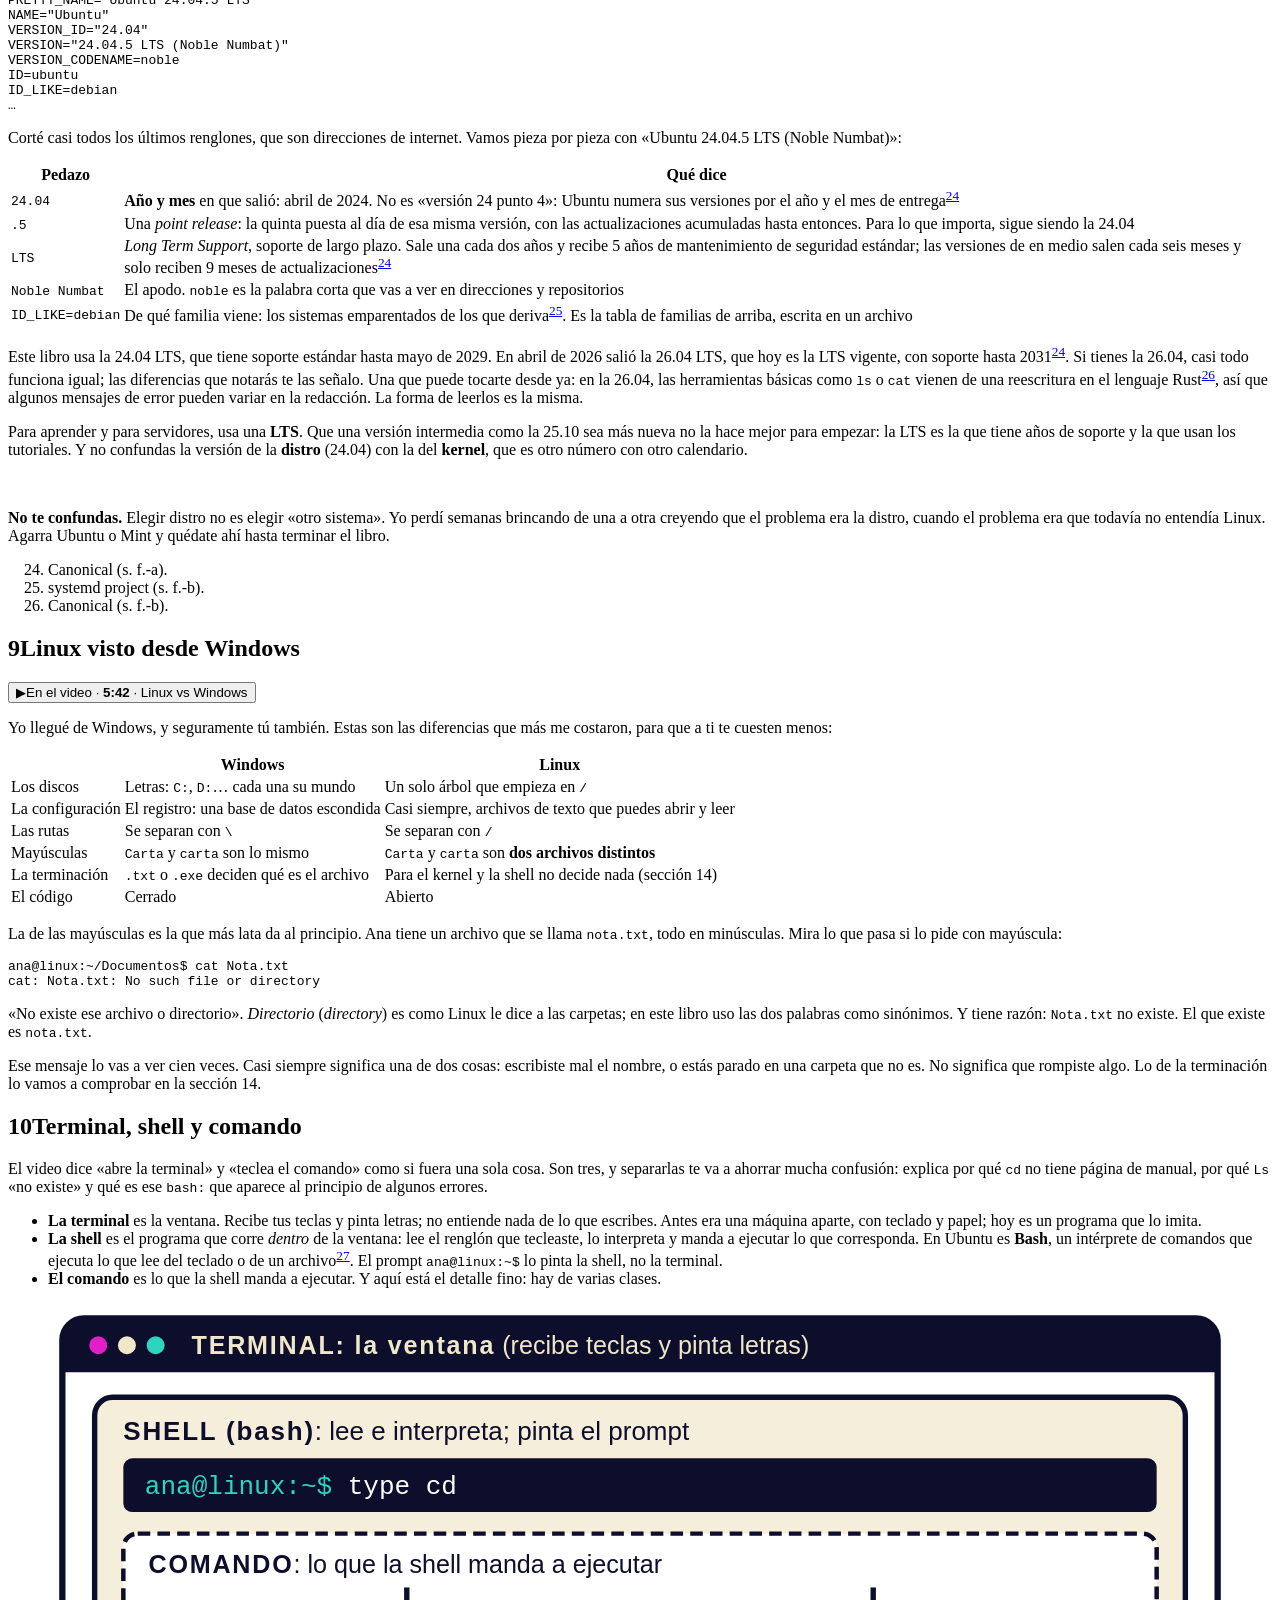
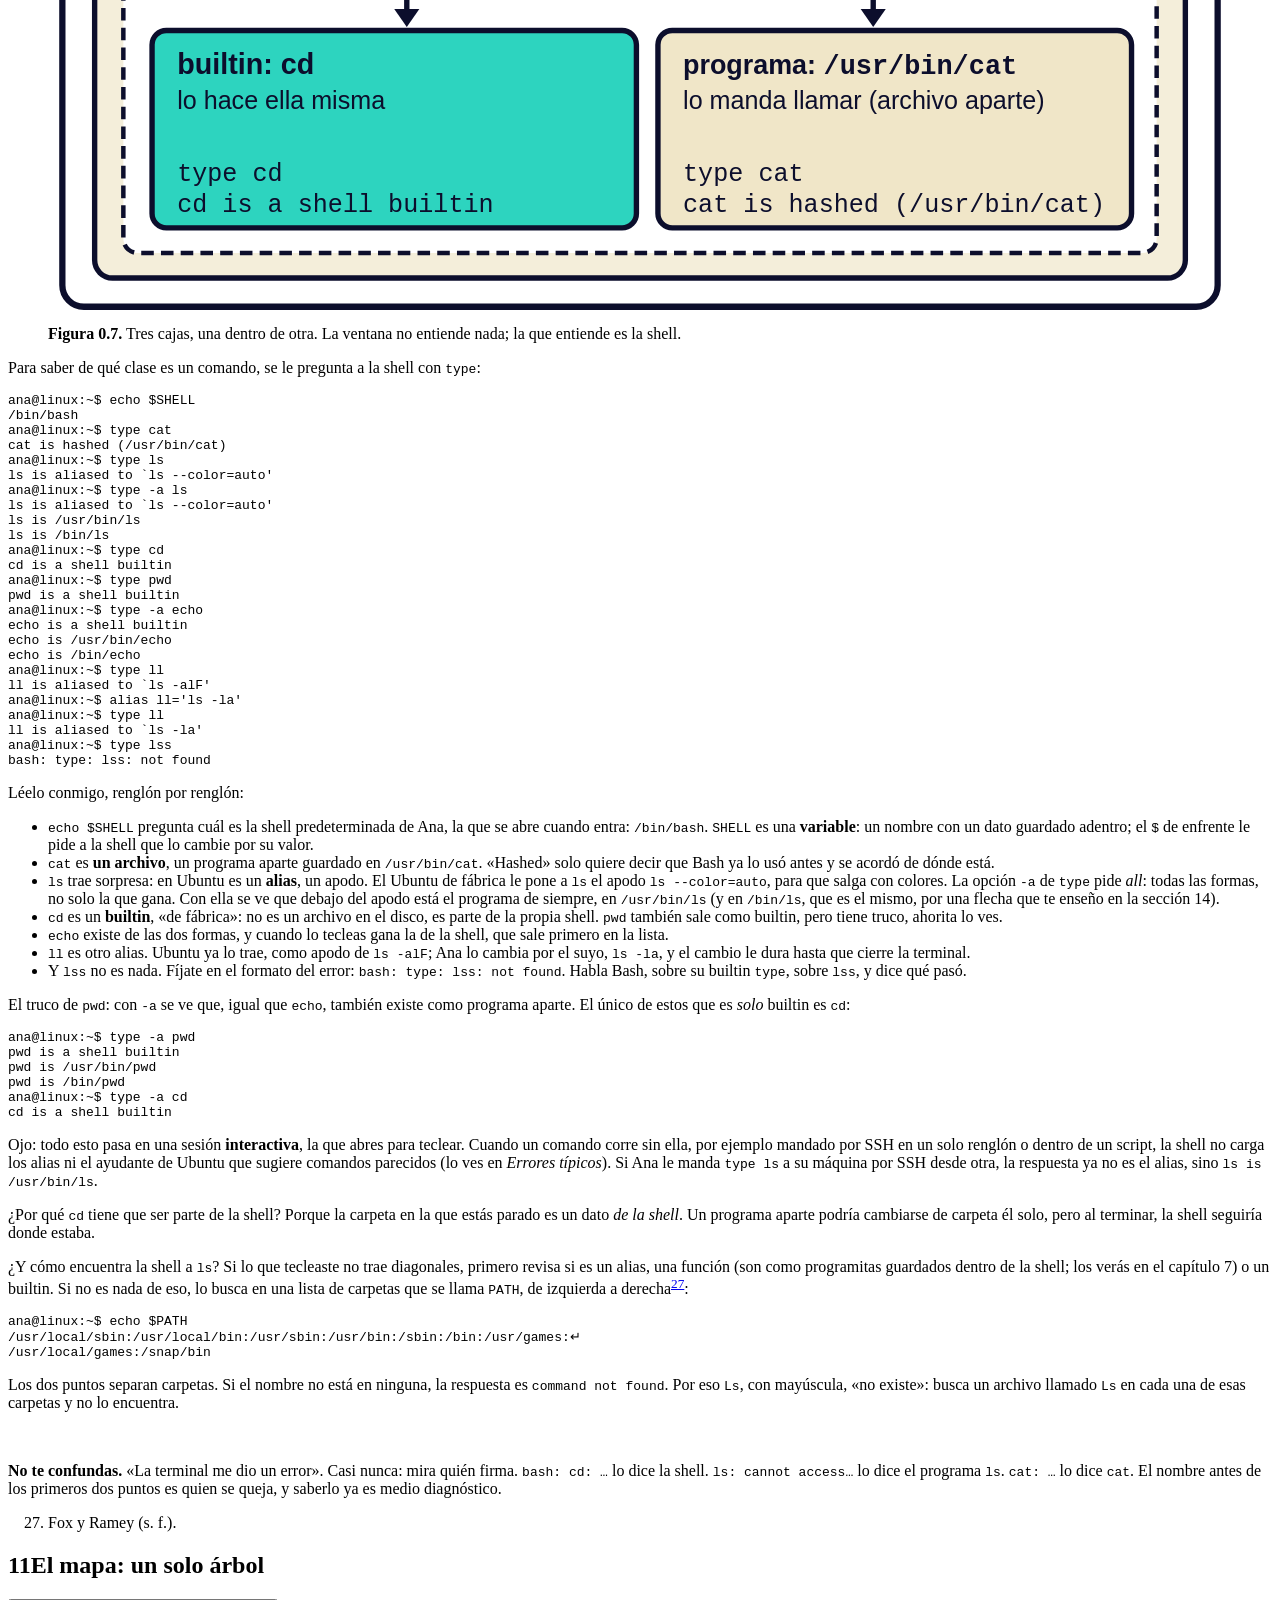
==== commit 58e286ef: "Add files via upload" ====
--- a/libro/index.html
+++ b/libro/index.html
@@ -1,3 +1,1666 @@
-<!doctype html><html lang="es"><head><meta charset="utf-8"><title>Hackztlan Lab</title>
-<meta http-equiv="refresh" content="0; url=/#libro"><link rel="canonical" href="https://hackztlan.com/#libro"></head>
-<body><a href="/#libro">Ir a la página</a></body></html>
+<!doctype html>
+<html lang="es">
+<head>
+<meta charset="utf-8">
+<meta name="viewport" content="width=device-width, initial-scale=1, viewport-fit=cover">
+<title>Linux desde cero · Capítulo 0: Introducción a Linux · Hackztlan Lab</title>
+<meta name="description" content="Capítulo 0 del libro Linux desde cero, para leer en línea: qué es un sistema operativo, el kernel, el arranque, la terminal, rutas y cómo pedir ayuda. Gratis, en español.">
+<meta name="theme-color" content="#0C0E2C">
+<meta property="og:title" content="Linux desde cero · Capítulo 0: Introducción a Linux">
+<meta property="og:image" content="https://hackztlan.com/img/libro-portada.webp">
+<meta http-equiv="Content-Security-Policy" content="default-src 'self'; img-src 'self' data:; style-src 'self'; script-src 'self' https://static.cloudflareinsights.com; connect-src 'self' https://cloudflareinsights.com; base-uri 'none'; form-action 'none'; frame-src https://www.youtube-nocookie.com">
+<meta name="referrer" content="strict-origin-when-cross-origin">
+<link rel="icon" href="../../img/pinguino.png">
+<link rel="stylesheet" href="libro.css?v=2">
+<link rel="stylesheet" href="leer.css?v=3">
+</head>
+<body class="leer">
+<div class="avance" aria-hidden="true"><b></b></div>
+<header class="arriba">
+  <a class="marca" href="/"><img src="../../img/pinguino.png" alt="" width="30" height="30"><span>Hack<b>ztlan</b> Lab</span></a>
+  <span class="donde">Linux desde cero · Cap. 0</span>
+  <button class="b-indice" type="button" aria-expanded="false" aria-controls="indice">Índice</button>
+  <a class="b-pdf" href="../linux-desde-cero-capitulo-0.pdf" download>PDF</a>
+</header>
+
+<nav class="indice" id="indice" aria-label="Índice del capítulo">
+  <p class="i-tit">Capítulo 0 · Introducción a Linux</p>
+  <ol>
+    <li><a href="#prologo"><b>·</b>Prólogo</a></li>
+    <li><a href="#apertura"><b>·</b>Apertura</a></li>
+<li><a href="#antes-de-empezar"><b>·</b>Antes de empezar</a></li>
+<li><a href="#s1-el-tablero-de-la-nave"><b>1</b>El tablero de la nave</a></li>
+<li><a href="#s2-los-cuatro-trabajos-del-kernel"><b>2</b>Los cuatro trabajos del kernel</a></li>
+<li><a href="#s3-dos-mundos-y-una-ventanilla"><b>3</b>Dos mundos y una ventanilla</a></li>
+<li><a href="#s4-del-boton-de-encendido-al-escritorio"><b>4</b>Del botón de encendido al escritorio</a></li>
+<li><a href="#s5-una-historia-de-tres-necios"><b>5</b>Una historia de tres necios</a></li>
+<li><a href="#s6-libre-abierto-y-la-gpl"><b>6</b>Libre, abierto y la GPL</a></li>
+<li><a href="#s7-que-clase-de-sistema-es"><b>7</b>Qué clase de sistema es</a></li>
+<li><a href="#s8-por-que-hay-cientos-de-linux"><b>8</b>¿Por qué hay cientos de Linux?</a></li>
+<li><a href="#s9-linux-visto-desde-windows"><b>9</b>Linux visto desde Windows</a></li>
+<li><a href="#s10-terminal-shell-y-comando"><b>10</b>Terminal, shell y comando</a></li>
+<li><a href="#s11-el-mapa-un-solo-arbol"><b>11</b>El mapa: un solo árbol</a></li>
+<li><a href="#s12-primer-paseo-por-la-terminal"><b>12</b>Primer paseo por la terminal</a></li>
+<li><a href="#s13-rutas-completas-y-rutas-cortas"><b>13</b>Rutas completas y rutas cortas</a></li>
+<li><a href="#s14-todo-es-un-archivo-comprobado"><b>14</b>Todo es un archivo, comprobado</a></li>
+<li><a href="#s15-el-dueno-de-todo"><b>15</b>El dueño de todo</a></li>
+<li><a href="#s16-como-pedir-ayuda-sin-salir-de-la-terminal"><b>16</b>Cómo pedir ayuda sin salir de la terminal</a></li>
+<li><a href="#trucos-y-atajos"><b>·</b>Trucos y atajos</a></li>
+<li><a href="#errores-tipicos"><b>·</b>Errores típicos</a></li>
+<li><a href="#tu-turno"><b>·</b>Tu turno</a></li>
+<li><a href="#respuestas"><b>·</b>Respuestas</a></li>
+<li><a href="#lo-que-te-llevas"><b>·</b>Lo que te llevas</a></li>
+<li><a href="#para-los-curiosos"><b>·</b>Para los curiosos</a></li>
+<li><a href="#referencias"><b>·</b>Referencias</a></li>
+<li><a href="#para-saber-mas"><b>·</b>Para saber más</a></li>
+<li><a href="#lo-que-sigue"><b>·</b>Lo que sigue</a></li>
+  </ol>
+  <button class="ver-clase chico" type="button" data-yt="UuTXOO-yXRk"><span>▶</span>Ver la Clase #0</button>
+</nav>
+
+<main class="hoja">
+<div id="prologo">
+<section class="prologo">
+<h1>Prólogo</h1>
+<p>El futuro llegó a mi casa en una caja color hueso.</p>
+<p>Afuera eran los tiempos de los tenis de colores chillones, los copetes altos y tiesos de laca, las discoteques de los sábados. Adentro había una Compaq de torre, con su lector de discos, su unidad de disquete y un monitor de cinescopio que ocupaba medio escritorio y calentaba el cuarto. No teníamos teléfono, así que tampoco internet; yo ni siquiera sabía que eso existía. El mundo entero cabía en cuatro discos: Encarta, Age of Empires, StarCraft y Black &amp; White. Con uno aprendía capitales; con los otros tres, a perder guerras. Ninguno era original, claro. Eran discos del tianguis, o quemados por algún amigo, con el nombre escrito a plumón: los de a de veras no los podíamos pagar.</p>
+<p>Para mí aquello no era una computadora. Era una nave espacial, y yo no tenía idea de cómo volaba.</p>
+<p>Lo que sí tenía era tiempo. Tardes enteras, vacaciones que no se acababan nunca. Y cuando ya había ganado todo lo que se podía ganar, quedaba lo otro: abrir cada menú, cada carpeta, cada ventana del Panel de control, nada más por ver qué había. Mover algo. Ver qué se rompía. El aburrimiento fue mi primer maestro, y era bastante bueno.</p>
+<p>La escuela llegó después y enseñaba menos. En la secundaria las computadoras vivían en un salón aparte, cada una dormida bajo su funda de plástico, y la clase consistía en el procedimiento correcto para encenderlas y apagarlas. Nos enseñaron a no despertarlas de más. A entenderlas, nunca.</p>
+<p>Cuando por fin hubo internet, fue una revelación con horario: las salas del Latin Chat, mi primer correo, páginas que tardaban en bajar lo que hoy tarda una película. Y un día llegó a la casa una máquina nueva, una eMachines negra, que en realidad era solo la caja: el monitor venía de un lado, el teclado de otro y el mouse de otro más. Era de todos. La usaba yo.</p>
+<p>Fueron los años de LimeWire y de Ares, de bajar una canción y descubrir que era otra, o que no era una canción. Lo que no se encontraba ahí se bajaba de Megaupload, en diez partes, esperando el contador entre una y otra, y rezando para que la parte siete no estuviera caída.</p>
+<p>Todavía me acuerdo de nuestro primer quemador de discos. De un día para otro yo era la disquera de la cuadra: les armaba a mis amigos sus discos de canciones, a pedido, con la lista escrita a mano en la carátula.</p>
+<p>Instalaba lo que encontraba, de donde fuera, sin preguntar. La máquina se moría, yo la reinstalaba. Se volvía a morir. A la quinta vez uno empieza a hacerse preguntas, y así, sin querer, aprendí qué era un driver y por qué ese teclado ajeno no quería hablar con esa caja.</p>
+<p>Intenté hacerlo en serio en una escuela técnica. Duré poco: enseñaban informática para oficinista, y yo ya sabía dónde estaba el botón de negritas. Me fui, y empecé a instalarles Windows y Office a los vecinos. Lo que había aprendido rompiendo mi computadora se volvió trabajo arreglando las de otros.</p>
+<p>A Linux llegué por la puerta de atrás y con malas intenciones: quería la clave del wifi del vecino. No lo recomiendo. Pero buscando cómo, di con un sistema de nombre BackTrack, lo arranqué, y ahí se acabó la travesura.</p>
+<p>Pantalla negra. Un cursor parpadeando. Nada más.</p>
+<p>Yo llevaba años creyendo que sabía de computadoras. Aquel cursor me informó, con mucha paciencia, que no.</p>
+<p>No había videos. Había foros: páginas de fondo oscuro, con firmas animadas, donde alguien había tenido tu mismo problema tres años antes y la única respuesta era «ya lo resolví, gracias». Había Stack Overflow, que recién empezaba y contestaba en inglés y de mal humor. Y había libros técnicos que no entendía, porque había dejado la escuela y me faltaba justo lo que esos libros daban por sabido. Estuve mucho tiempo frente a esa pared.</p>
+<p>La rompí regresando a estudiar, y dibujando. En el bachillerato me encontré con C, con C++ y con Ubuntu, y con todos los tropiezos de rigor: el wifi que no funcionaba, las peleas con vi, no saber dónde vivía cada cosa. Entonces empecé a hacer mis propios mapas de lo que me explicaban. Cajas, flechas, garabatos. Y fue hasta que lo vi dibujado que lo entendí.</p>
+<p>Lo demás es más corto de contar. Trabajé en una fábrica, donde conocí los servidores, las bases de datos, el cableado y mi primer firewall. Terminé la ingeniería; el trámite del título sigue pendiente, lo cual, si has leído hasta aquí, no debería sorprenderte. Me certifiqué en seguridad y a eso me dedico. Lo digo solo para que sepas que lo que hay en estas páginas tiene respaldo. Lo importante es lo otro.</p>
+<p>Lo otro es que este es el libro que me hubiera servido frente a aquella pantalla negra. No da nada por sabido. Cada cosa viene con su dibujo, porque así fue como yo la entendí. Y varios de los problemas que vas a resolver son los que me tocó sufrir a mí, empezando por el wifi.</p>
+<p>Y por eso las clases son gratis y lo van a seguir siendo. Yo aprendí con discos del tianguis; tampoco hubiera podido pagarlas.</p>
+<p>Si no terminaste la escuela, si crees que ya se te pasó el tiempo, si alguna vez abriste una terminal y la cerraste a los diez segundos: yo también. Aquella nave espacial sí se podía volar. Solo hacía falta que alguien abriera el tablero y explicara para qué era cada botón.</p>
+<p>Abre la terminal y hazlo conmigo.</p>
+<p class="firma"><em>Hackztlan</em></p>
+</section>
+</div>
+<div id="apertura">
+<section class="portadilla">
+<div class="cabeza">
+<div class="numero">0</div>
+<img class="mascota pixel" src="img/tux-feliz.svg" alt="">
+<div class="etiqueta">Capítulo 0</div>
+<h1>Introducción a Linux</h1>
+</div>
+<blockquote class="nota-entrada"><p>Acompaña a la Clase #0 del curso <em>Linux desde cero</em>.</p></blockquote>
+<div class="apertura-medio">
+<div class="apertura-qr"><button class="ver-clase" type="button" data-yt="UuTXOO-yXRk"><span>▶</span>Ver la Clase #0</button><p>El video que acompaña a este capítulo</p></div>
+<div class="objetivos"><h3>En este capítulo vas a aprender a:</h3>
+<ul>
+<li>Explicar qué es un sistema operativo y cuáles son los cuatro trabajos del kernel.</li>
+<li>Contar qué pasa desde que aprietas el botón de encendido hasta que aparece tu sesión.</li>
+<li>Distinguir terminal, shell y comando, y averiguar con <code>type</code> qué clase de comando es cada uno.</li>
+<li>Moverte por el árbol de carpetas con rutas completas y cortas sin perderte.</li>
+<li>Leer un renglón de <code>ls -l</code> y un mensaje de error, y saber quién te está hablando.</li>
+<li>Pedir ayuda sin salir de la terminal con <code>--help</code>, <code>help</code> y <code>man</code>.</li>
+</ul></div>
+</div>
+<div class="apertura-pie"><div class="dato"><h3>Necesitas:</h3>
+<p>Nada previo. Si ya tienes una terminal de Linux a la mano, tenla junto; si no, lee de corrido y regresa a los ejercicios cuando la tengas. La Clase 0.5 del curso explica cómo instalar Linux sin borrar Windows.</p></div>
+<div class="dato"><h3>Tiempo estimado</h3>
+<p>Unas dos horas de lectura con la terminal abierta, más media hora para <em>Tu turno</em>. No tiene que ser de un jalón.</p></div></div>
+<aside class="ruta"><img class="pixel" src="img/tux-cool.svg" alt=""><p><strong>Ruta rápida.</strong> ¿Ya usas <code>cd</code>, <code>ls</code>, <code>cat</code> y <code>sudo</code>? Lee las secciones 2 y 3 (lo que hace el kernel), 4 (el arranque y <code>systemctl</code>), 10 (terminal, shell y comando), 14 (todo es un archivo) y 16 (pedir ayuda), y ve a <em>Tu turno</em>. Si te salen los ejercicios 3, 4 y 11 y los cuatro retos, sáltate el resto.</p></aside>
+</section>
+</div>
+<article class="capitulo">
+<section class="s-antes-de-empezar" id="antes-de-empezar">
+<h2>Antes de empezar</h2>
+<button class="momento" type="button" data-yt="UuTXOO-yXRk" data-t="0"><span>▶</span>En el video · <b>0:00</b> · La pantalla negra que asusta</button>
+<p>Este libro se lee con la terminal abierta. El video de la Clase #0 te enseña el recorrido; aquí lo vamos a hacer con calma, a ver qué hay debajo de cada cosa y a comprobarlo con tus propios ojos. Nada de lo que hay aquí se echa a perder si lo lees antes de tener Linux: los ejercicios te esperan.</p>
+<p class="sigue">Tres acuerdos entre tú y yo:</p>
+<ol>
+<li><strong>Teclea, no copies.</strong> Los dedos aprenden cosas que los ojos no.</li>
+<li><strong>Equivócate a gusto.</strong> Yo aprendí rompiendo una computadora que ni era mía del todo. Aquí no vas a romper nada, pero el método es el mismo.</li>
+<li><strong>Lee lo que la terminal te contesta.</strong> Casi siempre te está diciendo exactamente qué pasó. Este libro es, sobre todo, un curso de lectura.</li>
+</ol>
+<p class="sigue">Si ya tienes la terminal abierta, no esperes a la sección 12: teclea estos tres comandos, uno por renglón, cada uno seguido de <code>Enter</code>. Así vas a ver los ejemplos en todo el libro:</p>
+<div class="terminal"><div class="barra"><i></i><i></i><i></i></div><pre><code><span class="prompt">ana@linux:~$</span> <span class="cmd">pwd</span>
+<span class="out">/home/ana</span>
+<span class="prompt">ana@linux:~$</span> <span class="cmd">whoami</span>
+<span class="out">ana</span>
+<span class="prompt">ana@linux:~$</span> <span class="cmd">ls</span>
+<span class="out">Descargas</span>
+<span class="out">Documentos</span>
+<span class="out">Imágenes</span></code></pre></div>
+<p>Ana es nuestra usuaria de ejemplo y <code>linux</code> es el nombre de su máquina. Lo que va después del signo <code>$</code> es lo que ella teclea; los renglones de abajo son lo que la máquina responde. <code>pwd</code> le dice en qué carpeta está, <code>whoami</code> («¿quién soy?») le dice con qué usuario entró y <code>ls</code> le enseña lo que hay en esa carpeta. Donde dice <code>ana</code>, en tu pantalla va a decir tu nombre. Si <code>ls</code> no te contesta nada, o te enseña otras carpetas, no pasa nada; en el recuadro que viene te digo cómo dejar tu casa igual que la de Ana.</p>
+<p>Todas las salidas de terminal de este libro son reales: se teclearon en un Ubuntu Server 24.04 LTS, en una máquina virtual, y las de este capítulo, todas en una misma sesión (salvo unas pocas que agregué después en la misma máquina, y los ejemplos armados, que van rotulados). En tu máquina van a cambiar las fechas y algunos números; lo demás debe verse igual. Cuando un renglón no cabe en la página, lo parto y marco el corte con ↵; en tu pantalla sale en uno solo. Dos diferencias más: en tu pantalla, <code>ls</code> acomoda los nombres en columnas y con colores (aquí salen uno por renglón, que en papel se leen mejor), y si instalaste Ubuntu en español, algunos mensajes te van a salir traducidos. Aquí van en inglés, como los vas a encontrar en casi cualquier foro; no hace falta dominar el idioma, con reconocer media docena de frases alcanza, y te las voy señalando. Si tienes la versión más nueva, la 26.04 LTS, casi todo funciona igual; las diferencias que notarás te las señalo.</p>
+<aside class="wsl"><img class="pixel" src="img/tux-feliz.svg" alt=""><p><strong>Si tu casa no se parece a la de Ana.</strong> Si acabas de instalar Linux, sea Ubuntu dentro de Windows (WSL), un servidor o un escritorio, tu casa puede empezar vacía o con otras carpetas, sin <code>Documentos</code> ni <code>nota.txt</code>, y los ejemplos de Ana no te van a salir igual. Para tener lo mismo que ella, teclea o pega estos tres renglones en tu terminal, uno por uno, cada uno con su <code>Enter</code>. Tecléalos así aunque todavía no los entiendas; los explico en el capítulo 1. Si ya tenías alguna de esas carpetas, no pasa nada: no se borra nada de lo que hay adentro.</p>
+<div class="terminal copiar"><div class="barra"><i></i><i></i><i></i></div><pre><code><span class="cmd">mkdir -p ~/Documentos ~/Descargas ~/Imágenes</span>
+<span class="cmd">printf 'Hola, Linux.\nEsta es mi primera nota.\n' &gt; ~/Documentos/nota.txt</span>
+<span class="cmd">printf 'pendientes de la semana\n' &gt; ~/Documentos/pendientes.txt</span></code></pre></div></aside>
+<aside class="wsl"><img class="pixel" src="img/tux-feliz.svg" alt=""><p><strong>Si usas WSL.</strong> Para pegar: en Windows Terminal pega con <code>Ctrl+V</code> o con clic derecho; en una terminal de Linux de escritorio, con <code>Ctrl+Shift+V</code>. Y unas cuantas cosas se ven distinto. El arranque de la sección 4 no es tuyo, porque a la máquina la prende Windows, así que <code>systemd-analyze</code>, <code>ls /boot</code> y <code>lsmod</code> pueden darte otra cosa o nada. Tus discos de Windows aparecen montados dentro del árbol, en <code>/mnt/c</code> y compañía (qué es «montar», en la sección 11). Y tus archivos nuevos pueden salir como <code>-rw-r--r--</code> en vez de <code>-rw-rw-r--</code>; los dos están bien. Lo demás del libro funciona igual.</p></aside>
+<p>Cuando un dato viene de otro lado, le pongo un número chiquito arriba, así<sup class="llamada"><a href="#nota-1">1</a></sup>. Al final de cada sección está la nota con el autor y el año. Las citas de fuentes en inglés van traducidas por mí.</p>
+<aside class="notas"><ol start="1"><li id="nota-1" value="1">Así se ven las notas: autor y año. La ficha completa de cada obra está en <em>Referencias</em>, al final del capítulo.</li></ol></aside></section>
+
+<section class="s-el-tablero-de-la-nave" id="s1-el-tablero-de-la-nave">
+<h2><span class="num">1</span>El tablero de la nave</h2>
+<button class="momento" type="button" data-yt="UuTXOO-yXRk" data-t="23"><span>▶</span>En el video · <b>0:23</b> · ¿Qué es un sistema operativo?</button>
+<p>En el prólogo te conté que mi primera computadora me parecía una nave espacial y que yo no sabía cómo volaba. Empecemos por ahí, porque casi nadie lo explica: ¿qué hay entre tú y la máquina?</p>
+<p>Por dentro, tu computadora es fierro (<em>hardware</em>): un procesador que hace cuentas, una memoria que recuerda mientras está encendida, un disco que recuerda aunque la apagues, y dispositivos, aparatos, para hablar con el mundo: teclado, pantalla, red. Tú nunca le hablas directo a ese fierro. Cuando abres una foto no le dices al disco «dame estos datos»; se lo pides a un programa, y ese programa se lo pide a otro más grande que manda sobre todo lo demás. Ese programa grande es el <strong>sistema operativo</strong>.</p>
+<figure id="fig-0-1">
+<svg xmlns="http://www.w3.org/2000/svg" viewBox="0 0 660 300" role="img" aria-label="Capas: tú, programas en el espacio de usuario, la ventanilla, el kernel y el fierro." font-family="'Segoe UI', Arial, sans-serif" fill="#0C0E2C">
+  <!-- tú -->
+  <rect x="170" y="6" width="130" height="40" rx="20" fill="#F0E6C8" stroke="#0C0E2C" stroke-width="3.5"/>
+  <text x="235" y="33" font-size="19" font-weight="800" text-anchor="middle" letter-spacing="1">TÚ</text>
+  <!-- programas -->
+  <rect x="30" y="62" width="410" height="78" fill="#2DD4BF" stroke="#0C0E2C" stroke-width="3.5"/>
+  <text x="46" y="86" font-size="16" font-weight="700" letter-spacing="1">PROGRAMAS<tspan font-size="14" font-weight="600" letter-spacing="0">  (espacio de usuario)</tspan></text>
+  <g stroke="#0C0E2C" stroke-width="2.5" fill="#FFFFFF">
+    <rect x="46" y="98" width="100" height="30" rx="6"/>
+    <rect x="158" y="98" width="110" height="30" rx="6"/>
+    <rect x="280" y="98" width="60" height="30" rx="6"/>
+  </g>
+  <g font-size="14" text-anchor="middle">
+    <text x="96" y="118">terminal</text>
+    <text x="213" y="118">navegador</text>
+    <text x="310" y="119" font-family="Consolas, 'Courier New', monospace" font-weight="700">ls</text>
+  </g>
+  <!-- la ventanilla -->
+  <rect x="30" y="140" width="410" height="24" fill="#0C0E2C"/>
+  <text x="235" y="157" font-size="14" font-weight="700" letter-spacing="1.5" text-anchor="middle" fill="#F0E6C8">LA VENTANILLA · llamadas al sistema</text>
+  <!-- kernel -->
+  <rect x="30" y="164" width="410" height="56" fill="#E21EC8" stroke="#0C0E2C" stroke-width="3.5"/>
+  <text x="46" y="198" font-size="16" font-weight="700" letter-spacing="1" fill="#FFFFFF">KERNEL<tspan font-size="14" font-weight="600" letter-spacing="0">  (el núcleo): reparte, habla, guarda, revisa</tspan></text>
+  <!-- fierro -->
+  <rect x="30" y="220" width="410" height="74" fill="#F0E6C8" stroke="#0C0E2C" stroke-width="3.5"/>
+  <text x="46" y="243" font-size="16" font-weight="700" letter-spacing="1">FIERRO</text>
+  <g stroke="#0C0E2C" stroke-width="2.5" fill="#FFFFFF">
+    <rect x="46" y="254" width="96" height="28" rx="6"/>
+    <rect x="150" y="254" width="88" height="28" rx="6"/>
+    <rect x="246" y="254" width="64" height="28" rx="6"/>
+    <rect x="318" y="254" width="50" height="28" rx="6"/>
+  </g>
+  <g font-size="14" text-anchor="middle">
+    <text x="94" y="273">procesador</text>
+    <text x="194" y="273">memoria</text>
+    <text x="278" y="273">disco</text>
+    <text x="343" y="273">red</text>
+  </g>
+  <!-- flecha que baja (continua) -->
+  <line x1="480" y1="30" x2="480" y2="262" stroke="#0C0E2C" stroke-width="3.5"/>
+  <polygon points="471,260 489,260 480,278"/>
+  <text x="494" y="150" font-size="15" font-weight="700">pides</text>
+  <!-- flecha que sube (punteada) -->
+  <line x1="570" y1="278" x2="570" y2="46" stroke="#0C0E2C" stroke-width="3.5" stroke-dasharray="8 5"/>
+  <polygon points="561,48 579,48 570,30"/>
+  <text x="584" y="150" font-size="15" font-weight="700">responde</text>
+  <text x="494" y="20" font-size="14" font-style="italic">«abre esta foto»</text>
+</svg>
+<figcaption><strong>Figura 0.1.</strong> La orden baja por las capas y la respuesta sube. Tú solo ves la de arriba, y entre los programas y el kernel hay una ventanilla que nadie se salta.</figcaption></figure>
+<p>El corazón del sistema operativo se llama <strong>kernel</strong>, que en inglés es «núcleo» o «semilla». Es el que decide qué programa usa el procesador en este instante, cuánta memoria le toca a cada uno y cómo se habla con el teclado, el disco o la tarjeta de red. Stallman lo define en una línea: el núcleo es «el programa del sistema que se encarga de asignar los recursos de la máquina a los demás programas que el usuario ejecuta»<sup class="llamada"><a href="#nota-2">2</a></sup>.</p>
+<p>Windows es un sistema operativo. macOS es otro. Android, otro más. Linux es uno más de la lista, con una diferencia que lo cambia todo: es <strong>libre y abierto</strong>. De dónde salió eso te lo cuento en la sección 5; antes quiero que veas qué hace por dentro el kernel.</p>
+<aside class="confundas"><img class="pixel" src="img/tux-alerta.svg" alt=""><p><strong>No te confundas.</strong> «Linux», estrictamente, es solo el kernel: la capa de en medio del dibujo. Solo, no sirve para nada; no trae ni un comando para ver tus archivos. El propio Stallman lo dice así: es esencial, pero inútil por sí mismo<sup class="llamada"><a href="#nota-2">2</a></sup>. El sistema completo que instalas trae además cientos de programas de muchos otros proyectos; el más importante para la terminal es GNU. En la sección 5 te cuento de él.</p></aside>
+<aside class="notas"><ol start="2"><li id="nota-2" value="2">Stallman (s. f.-a).</li></ol></aside></section>
+
+<section class="s-los-cuatro-trabajos-del-kernel" id="s2-los-cuatro-trabajos-del-kernel">
+<h2><span class="num">2</span>Los cuatro trabajos del kernel</h2>
+<button class="momento" type="button" data-yt="UuTXOO-yXRk" data-t="23"><span>▶</span>En el video · <b>0:23</b> · ¿Qué es un sistema operativo?</button>
+<p>El video dice «el kernel reparte». Vale la pena saber <em>qué</em> reparte, porque cuando lleguemos a procesos, a discos y a permisos vas a descubrir que son las cuatro caras del mismo programa.</p>
+<p>El kernel es un programa, uno solo y grande, que arranca antes que cualquier otro programa del sistema y no se cierra mientras la máquina esté prendida. Cualquier libro de sistemas operativos dedica sus primeros capítulos a sus cuatro trabajos<sup class="llamada"><a href="#nota-3">3</a></sup>; para Linux en particular, el libro de Ward es una buena puerta<sup class="llamada"><a href="#nota-4">4</a></sup>.</p>
+<figure id="fig-0-2">
+<svg xmlns="http://www.w3.org/2000/svg" viewBox="0 0 660 394" role="img" aria-label="El kernel al centro con sus cuatro trabajos: repartir el procesador, repartir la memoria, hablar con los dispositivos y guardar en orden; abajo, al pedir acceso, revisar permisos." font-family="'Segoe UI', Arial, sans-serif" fill="#0C0E2C">
+  <!-- brazos -->
+  <g stroke="#0C0E2C" stroke-width="3" fill="none">
+    <line x1="258" y1="134" x2="290" y2="160"/>
+    <line x1="402" y1="134" x2="370" y2="160"/>
+    <line x1="258" y1="234" x2="290" y2="208"/>
+    <line x1="402" y1="234" x2="370" y2="208"/>
+  </g>
+  <!-- kernel -->
+  <rect x="270" y="150" width="120" height="68" rx="34" fill="#E21EC8" stroke="#0C0E2C" stroke-width="3.5"/>
+  <text x="330" y="191" font-size="19" font-weight="800" letter-spacing="1.5" text-anchor="middle" fill="#FFFFFF">KERNEL</text>
+
+  <!-- 1 procesador -->
+  <rect x="10" y="14" width="250" height="122" rx="10" fill="#FFFFFF" stroke="#0C0E2C" stroke-width="3"/>
+  <text x="24" y="40" font-size="16" font-weight="700">1 · repartir el procesador</text>
+  <circle cx="52" cy="88" r="22" fill="#F0E6C8" stroke="#0C0E2C" stroke-width="3"/>
+  <g stroke="#0C0E2C" stroke-width="3" stroke-linecap="round"><line x1="52" y1="88" x2="52" y2="72"/><line x1="52" y1="88" x2="64" y2="94"/></g>
+  <g stroke="#0C0E2C" stroke-width="2.5">
+    <rect x="90" y="62" width="44" height="24" rx="5" fill="#2DD4BF"/>
+    <rect x="140" y="62" width="44" height="24" rx="5" fill="#F0E6C8"/>
+    <rect x="190" y="62" width="44" height="24" rx="5" fill="#F0E6C8"/>
+  </g>
+  <g font-size="14" font-weight="700" text-anchor="middle"><text x="112" y="79">A</text><text x="162" y="79">B</text><text x="212" y="79">C</text></g>
+  <text x="90" y="110" font-size="14">un ratito a cada proceso,</text>
+  <text x="90" y="128" font-size="14">por turnos</text>
+
+  <!-- 2 memoria -->
+  <rect x="400" y="14" width="250" height="122" rx="10" fill="#FFFFFF" stroke="#0C0E2C" stroke-width="3"/>
+  <text x="414" y="40" font-size="16" font-weight="700">2 · repartir la memoria</text>
+  <g stroke="#0C0E2C" stroke-width="2.5">
+    <rect x="414" y="58" width="58" height="32" fill="#2DD4BF"/>
+    <rect x="472" y="58" width="54" height="32" fill="#E21EC8"/>
+    <rect x="526" y="58" width="50" height="32" fill="#F0E6C8"/>
+    <rect x="576" y="58" width="62" height="32" fill="#FFFFFF" stroke-dasharray="5 3"/>
+  </g>
+  <g font-size="14" font-weight="700" text-anchor="middle"><text x="443" y="79">A</text><text x="499" y="79" fill="#FFFFFF">B</text><text x="551" y="79">C</text><text x="607" y="79" font-weight="400">libre</text></g>
+  <text x="414" y="114" font-size="14">cada quien su pedazo;</text>
+  <text x="414" y="131" font-size="14">nadie pisa el de otro</text>
+
+  <!-- 3 aparatos -->
+  <rect x="10" y="232" width="250" height="122" rx="10" fill="#FFFFFF" stroke="#0C0E2C" stroke-width="3"/>
+  <text x="24" y="258" font-size="16" font-weight="700">3 · hablar con dispositivos</text>
+  <g stroke="#0C0E2C" stroke-width="2.5" fill="#F0E6C8">
+    <rect x="24" y="272" width="72" height="30" rx="5"/>
+    <rect x="104" y="272" width="60" height="30" rx="5"/>
+    <rect x="172" y="272" width="48" height="30" rx="5"/>
+  </g>
+  <g font-size="14" text-anchor="middle"><text x="60" y="292">teclado</text><text x="134" y="292">disco</text><text x="196" y="292">red</text></g>
+  <text x="24" y="328" font-size="14">cada uno con su controlador</text>
+  <text x="24" y="346" font-size="14" font-style="italic">(driver)</text>
+
+  <!-- 4 guardar -->
+  <rect x="400" y="232" width="250" height="122" rx="10" fill="#FFFFFF" stroke="#0C0E2C" stroke-width="3"/>
+  <text x="414" y="258" font-size="16" font-weight="700">4 · guardar en orden</text>
+  <g stroke="#0C0E2C" stroke-width="2.5" fill="#F0E6C8">
+    <rect x="414" y="274" width="26" height="26"/><rect x="440" y="274" width="26" height="26"/><rect x="466" y="274" width="26" height="26"/><rect x="492" y="274" width="26" height="26"/>
+  </g>
+  <g font-family="Consolas, 'Courier New', monospace" font-size="14" text-anchor="middle"><text x="427" y="292">0</text><text x="453" y="292">1</text><text x="479" y="292">2</text><text x="505" y="292">3</text></g>
+  <line x1="526" y1="287" x2="550" y2="287" stroke="#0C0E2C" stroke-width="3"/>
+  <polygon points="548,280 560,287 548,294"/>
+  <path d="M568 278 h18 l5 6 h33 v26 h-56 z" fill="#2DD4BF" stroke="#0C0E2C" stroke-width="2.5"/>
+  <text x="414" y="328" font-size="14">bloques del disco → archivos</text>
+  <text x="414" y="346" font-size="14">y carpetas con nombre</text>
+
+  <!-- portero -->
+  <rect x="10" y="364" width="640" height="26" rx="5" fill="#0C0E2C"/>
+  <text x="330" y="382" font-size="14" font-weight="700" letter-spacing="1" text-anchor="middle" fill="#F0E6C8">AL PEDIR ACCESO: REVISAR PERMISOS (el portero)</text>
+</svg>
+<figcaption><strong>Figura 0.2.</strong> Cuatro trabajos y un portero. Todo lo que hacen los demás programas pasa por aquí.</figcaption></figure>
+<p><strong>1. Repartir el procesador.</strong> En tu máquina hay muchos programas vivos y pocos procesadores. El kernel le da a cada uno un ratito, se lo quita, se lo da a otro, y lo hace tan rápido que parece que todos corren a la vez. A cada programa en marcha le llama <strong>proceso</strong>. Los libros de sistemas operativos le dicen a esto <em>virtualizar el procesador</em>: hacerle creer a cada programa que tiene un procesador para él solo<sup class="llamada"><a href="#nota-5">5</a></sup>.</p>
+<p><strong>2. Repartir la memoria.</strong> Cada proceso cree que tiene su propia memoria privada, entera para él. El que decide qué pedazo de la memoria de verdad le toca, y el que impide que uno lea o pise la de otro, es el kernel<sup class="llamada"><a href="#nota-5">5</a></sup>. Por eso un programa que se cae no se lleva a los demás.</p>
+<p><strong>3. Hablar con los dispositivos.</strong> Disco, teclado, pantalla, red. Cada dispositivo necesita un pedazo de programa que sepa hablarle: el <strong>controlador</strong>, o <em>driver</em>. Cuando el kernel arranca, inicializa los componentes de la máquina, y a cada porción de software encargada de uno de ellos se le llama así, un <em>driver</em><sup class="llamada"><a href="#nota-6">6</a></sup>. Sí: es lo mismo que yo aprendí a la mala reinstalando una máquina cinco veces porque un teclado ajeno no quería hablar con ella.</p>
+<p><strong>4. Guardar las cosas en orden.</strong> Para el disco, todo es una tira enorme de bloques numerados. El kernel la convierte en archivos y carpetas con nombre, dueño y permisos: el <strong>sistema de archivos</strong>. Es la parte encargada de que tus datos sobrevivan al apagado<sup class="llamada"><a href="#nota-5">5</a></sup>.</p>
+<p>Y hay un quinto que atraviesa a los otros cuatro: <strong>hacer de portero</strong>. Como todo pasa por él, el kernel es quien revisa si quien pide algo tiene permiso, y lo revisa al pedir acceso, sobre todo al abrir un archivo; no en cada letra que se lee después. Cuando más adelante veas un <code>Permission denied</code>, acuérdate de este párrafo: es el portero haciendo su trabajo. Y una rareza: el kernel en sí no es un proceso más de la lista; lo que ves en ella son hilos de trabajo que él mismo arranca (como <code>kthreadd</code> y los <code>kworker</code>). No es uno más de la fila; es quien hace la fila.</p>
+<p class="sigue">En tu máquina con Linux puedes ver al kernel trabajando. Tres de estos comandos usan la barra <code>|</code> y los comandos <code>wc</code> y <code>head</code>; tecléalos así aunque la <code>|</code> te la explico en la sección 12. Así le salió a Ana:</p>
+<div class="terminal"><div class="barra"><i></i><i></i><i></i></div><pre><code><span class="prompt">ana@linux:~$</span> <span class="cmd">uname -r</span>
+<span class="out">6.8.0-149-generic</span>
+<span class="prompt">ana@linux:~$</span> <span class="cmd">ps -e | wc -l</span>
+<span class="out">126</span>
+<span class="prompt">ana@linux:~$</span> <span class="cmd">ps -e | head</span>
+<span class="out">    PID TTY          TIME CMD</span>
+<span class="out">      1 ?        00:<wbr>00:<wbr>02 systemd</span>
+<span class="out">      2 ?        00:<wbr>00:<wbr>00 kthreadd</span>
+<span class="out">      3 ?        00:<wbr>00:<wbr>00 pool_workqueue_release</span>
+<span class="out">      4 ?        00:<wbr>00:<wbr>00 kworker/R-rcu_g</span>
+<span class="out">      5 ?        00:<wbr>00:<wbr>00 kworker/R-rcu_p</span>
+<span class="out">      6 ?        00:<wbr>00:<wbr>00 kworker/R-slub_</span>
+<span class="out">      7 ?        00:<wbr>00:<wbr>00 kworker/R-netns</span>
+<span class="out">      8 ?        00:<wbr>00:<wbr>00 kworker/0:<wbr>0-rcu_gp</span>
+<span class="out">      9 ?        00:<wbr>00:<wbr>00 kworker/0:<wbr>1-events</span></code></pre></div>
+<ul>
+<li><code>uname -r</code> dice qué versión de kernel tiene Ana: la 6.8. Es un número distinto del de la distro, con su propio calendario.</li>
+<li><code>ps -e | wc -l</code> cuenta los procesos que se reparten el procesador: 126 renglones, o sea 125 procesos, porque <code>wc -l</code> cuenta también el encabezado. En la lista entran hilos del propio kernel: el 2, <code>kthreadd</code>, y los <code>kworker</code> que le siguen son trabajadores del kernel, no programas de Ana. El 1, <code>systemd</code>, te lo presento en la sección 4.</li>
+</ul>
+<p class="sigue">Y los primeros módulos cargados (con <code>head -n 5</code> salen el encabezado y cuatro módulos):</p>
+<div class="terminal"><div class="barra"><i></i><i></i><i></i></div><pre><code><span class="prompt">ana@linux:~$</span> <span class="cmd">lsmod | head -n 5</span>
+<span class="out">Module                  Size  Used by</span>
+<span class="out">qrtr                   53248  2</span>
+<span class="out">cfg80211             1368064  0</span>
+<span class="out">binfmt_misc            24576  1</span>
+<span class="out">intel_rapl_msr         20480  0</span></code></pre></div>
+<p>Muchos módulos son controladores. <code>cfg80211</code>, por ejemplo, es el que configura las tarjetas de red inalámbrica. En tu máquina los números y los nombres van a ser otros: ese es justo el chiste.</p>
+<aside class="notas"><ol start="3"><li id="nota-3" value="3">Silberschatz et al. (2018); Tanenbaum y Bos (2023).</li><li id="nota-4" value="4">Ward (2021), cap. 1.</li><li id="nota-5" value="5">Arpaci-Dusseau y Arpaci-Dusseau (2023), cap. 2.</li><li id="nota-6" value="6">Linux man-pages project (s. f.-a).</li></ol></aside></section>
+
+<section class="s-dos-mundos-y-una-ventanilla" id="s3-dos-mundos-y-una-ventanilla">
+<h2><span class="num">3</span>Dos mundos y una ventanilla</h2>
+<p>Ahora la pregunta obvia: si el kernel hace todo eso, ¿cómo hacen los demás programas para leer un archivo o escribir en la pantalla?</p>
+<p>El procesador tiene, por lo menos, dos modos de trabajo. En <strong>modo usuario</strong> el código está restringido: no puede tocar el disco, ni la memoria de otro programa, ni la tarjeta de red. En <strong>modo kernel</strong> se puede todo. Tus programas, sean <code>ls</code>, el navegador o la propia terminal, corren siempre en modo usuario. El kernel corre en modo kernel<sup class="llamada"><a href="#nota-7">7</a></sup>. A esos dos lados se les llama <strong>espacio de usuario</strong> y <strong>espacio del kernel</strong>.</p>
+<p>Entonces, ¿cómo lee <code>cat</code> un archivo si no puede tocar el disco? <strong>Pidiéndolo.</strong> Hay una lista cerrada de peticiones que un programa le puede hacer al kernel, y cada una se llama <strong>llamada al sistema</strong> (<em>system call</em>). La página de manual lo define seco: la llamada al sistema es «la interfaz fundamental entre una aplicación y el kernel de Linux»<sup class="llamada"><a href="#nota-8">8</a></sup>.</p>
+<p>Yo me lo imagino como una ventanilla de oficina de gobierno. El programa no entra a la bodega: llena una forma («abre este archivo», «léeme lo que tenga», «escribe esto en la pantalla») y la pasa por la ventanilla. Del otro lado, el kernel revisa si se puede, lo hace él y regresa el resultado.</p>
+<figure id="fig-0-3">
+<svg xmlns="http://www.w3.org/2000/svg" viewBox="0 0 660 330" role="img" aria-label="La ventanilla: el programa cat, en el espacio de usuario, pasa una forma al kernel, en el espacio del kernel, que revisa, lo hace y regresa el resultado." font-family="'Segoe UI', Arial, sans-serif" fill="#0C0E2C">
+  <!-- encabezados -->
+  <g font-size="14" font-weight="800" letter-spacing="1.5" text-anchor="middle">
+    <text x="165" y="22">ESPACIO DE USUARIO</text>
+    <text x="495" y="22">ESPACIO DEL KERNEL</text>
+  </g>
+  <!-- pared con ventanilla -->
+  <rect x="320" y="36" width="20" height="96" fill="#0C0E2C"/>
+  <rect x="320" y="200" width="20" height="120" fill="#0C0E2C"/>
+  <rect x="296" y="200" width="68" height="10" fill="#F0E6C8" stroke="#0C0E2C" stroke-width="2.5"/>
+  <rect x="206" y="46" width="248" height="30" rx="3" fill="#FFFFFF" stroke="#0C0E2C" stroke-width="2.5"/>
+  <text x="330" y="66.5" font-size="14" font-weight="800" letter-spacing=".5" text-anchor="middle">SOLO PERSONAL AUTORIZADO</text>
+  <!-- programa -->
+  <rect x="30" y="118" width="96" height="80" rx="10" fill="#2DD4BF" stroke="#0C0E2C" stroke-width="3.5"/>
+  <text x="78" y="167" font-family="Consolas, 'Courier New', monospace" font-size="27" font-weight="700" text-anchor="middle">cat</text>
+  <!-- forma -->
+  <rect x="140" y="126" width="140" height="34" fill="#FFFFFF" stroke="#0C0E2C" stroke-width="2.5"/>
+  <text x="210" y="148" font-family="Consolas, 'Courier New', monospace" font-size="14" text-anchor="middle">abrir nota.txt</text>
+  <!-- 1 pide -->
+  <line x1="282" y1="143" x2="376" y2="143" stroke="#0C0E2C" stroke-width="3.5"/>
+  <polygon points="374,134 392,143 374,152"/>
+  <text x="140" y="112" font-size="14" font-weight="700">1 pide</text>
+  <!-- kernel -->
+  <rect x="400" y="118" width="120" height="80" rx="10" fill="#E21EC8" stroke="#0C0E2C" stroke-width="3.5"/>
+  <text x="460" y="164" font-size="17" font-weight="800" letter-spacing="1" text-anchor="middle" fill="#FFFFFF">KERNEL</text>
+  <text x="452" y="104" font-size="14" font-weight="700" text-anchor="middle">2 el kernel revisa y lo hace</text>
+  <!-- fierro detrás -->
+  <g stroke="#0C0E2C" stroke-width="2.5" fill="#F0E6C8">
+    <rect x="550" y="104" width="94" height="28" rx="5"/>
+    <rect x="550" y="144" width="94" height="28" rx="5"/>
+    <rect x="550" y="184" width="94" height="28" rx="5"/>
+  </g>
+  <g stroke="#0C0E2C" stroke-width="2.5"><line x1="520" y1="140" x2="550" y2="118"/><line x1="520" y1="158" x2="550" y2="158"/><line x1="520" y1="176" x2="550" y2="198"/></g>
+  <g font-size="14" text-anchor="middle"><text x="597" y="123">disco</text><text x="597" y="163">memoria</text><text x="597" y="203">red</text></g>
+  <!-- 3 regresa -->
+  <line x1="396" y1="182" x2="148" y2="182" stroke="#0C0E2C" stroke-width="3.5" stroke-dasharray="8 5"/>
+  <polygon points="150,173 132,182 150,191"/>
+  <text x="140" y="228" font-size="14" font-weight="700">3 regresa el resultado</text>
+  <!-- lo que vive de cada lado -->
+  <g font-size="14">
+    <text x="30" y="270">vive aquí: ls, bash, el navegador,</text>
+    <text x="30" y="288">la terminal… y systemd</text>
+    <text x="30" y="312" font-style="italic">modo usuario: no toca el fierro</text>
+    <text x="362" y="270">vive aquí: el kernel y sus</text>
+    <text x="362" y="288">controladores</text>
+    <text x="362" y="312" font-style="italic">modo kernel: puede todo</text>
+  </g>
+</svg>
+<figcaption><strong>Figura 0.3.</strong> Un programa pide; no toma. Cada forma que pasa por la ventanilla es una llamada al sistema.</figcaption></figure>
+<p>Por dentro, pasar la forma es una instrucción especial del procesador que salta al kernel y sube el nivel de privilegio, y al terminar lo baja otra vez<sup class="llamada"><a href="#nota-7">7</a></sup>. El programador casi nunca lo ve: llama a una función normal de la biblioteca de C, y esa función toca la ventanilla<sup class="llamada"><a href="#nota-9">9</a></sup>.</p>
+<p class="sigue">Cuando Ana teclea <code>cat nota.txt</code>, <code>cat</code> pasa cuatro formas: <em>abrir</em> <code>nota.txt</code>, <em>leer</em> su contenido, <em>escribirlo</em> en la pantalla y <em>cerrar</em>. La revisión de permisos ocurre en la primera, al abrir. Por eso, cuando Ana intenta leer el archivo de contraseñas del sistema, <code>cat</code> se queda en la ventanilla sin haber leído una sola letra:</p>
+<div class="terminal"><div class="barra"><i></i><i></i><i></i></div><pre><code><span class="prompt">ana@linux:~$</span> <span class="cmd">cat /etc/shadow</span>
+<span class="out">cat: /etc/shadow: Permission denied</span></code></pre></div>
+<p>Fíjate quién firma el mensaje: <code>cat</code>. Es él quien te cuenta que la ventanilla le dijo que no. Si te pica la curiosidad de ver las formas una por una, en <em>Para los curiosos</em>, al final del capítulo, te enseño cómo espiarlas.</p>
+<aside class="confundas"><img class="pixel" src="img/tux-alerta.svg" alt=""><p><strong>No te confundas.</strong> «Con <code>sudo</code>, mi programa corre dentro del kernel». No. <code>sudo</code>, que veremos en la sección 15, cambia <em>quién eres</em> por un momento, solo para ese comando; el programa sigue en modo usuario y sigue pasando por la ventanilla. Lo único que cambia es que al portero ya casi nada le parece mal. «Usuario normal contra administrador» y «modo usuario contra modo kernel» son dos cosas distintas.</p></aside>
+<aside class="notas"><ol start="7"><li id="nota-7" value="7">Arpaci-Dusseau y Arpaci-Dusseau (2023), cap. 6.</li><li id="nota-8" value="8">Linux man-pages project (s. f.-f).</li><li id="nota-9" value="9">Linux man-pages project (s. f.-c).</li></ol></aside></section>
+
+<section class="s-del-boton-de-encendido-al-escritorio" id="s4-del-boton-de-encendido-al-escritorio">
+<h2><span class="num">4</span>Del botón de encendido al escritorio</h2>
+<p>Cada vez que prendes la máquina pasan renglones volando, o un logo que da vueltas. Detrás hay una carrera de relevos de cinco corredores, y cada uno hace lo mínimo para pasarle la estafeta al siguiente<sup class="llamada"><a href="#nota-10">10</a></sup>. Ward le dedica dos capítulos, si quieres el detalle<sup class="llamada"><a href="#nota-11">11</a></sup>.</p>
+<figure id="fig-0-4">
+<svg xmlns="http://www.w3.org/2000/svg" viewBox="0 0 660 290" role="img" aria-label="Arranque en cinco relevos: firmware, cargador, kernel, systemd e inicio de sesión; la meta es el prompt en modo texto, o la sesión gráfica con escritorio." font-family="'Segoe UI', Arial, sans-serif" fill="#0C0E2C" text-anchor="middle">
+  <!-- estafetas (flechas) -->
+  <g stroke="#0C0E2C" stroke-width="3.5">
+    <line x1="126" y1="104" x2="140" y2="104"/><line x1="256" y1="104" x2="270" y2="104"/><line x1="386" y1="104" x2="400" y2="104"/><line x1="516" y1="104" x2="530" y2="104"/>
+  </g>
+  <g><polygon points="138,97 146,104 138,111"/><polygon points="268,97 276,104 268,111"/><polygon points="398,97 406,104 398,111"/><polygon points="528,97 536,104 528,111"/></g>
+  <!-- corredores -->
+  <g stroke="#0C0E2C" stroke-width="3">
+    <rect x="12" y="40" width="114" height="128" rx="10" fill="#F0E6C8"/>
+    <rect x="142" y="40" width="114" height="128" rx="10" fill="#F0E6C8"/>
+    <rect x="272" y="40" width="114" height="128" rx="10" fill="#E21EC8"/>
+    <rect x="402" y="40" width="114" height="128" rx="10" fill="#2DD4BF"/>
+    <rect x="532" y="40" width="114" height="128" rx="10" fill="#2DD4BF"/>
+  </g>
+  <!-- números -->
+  <g stroke="#0C0E2C" stroke-width="3" fill="#FFFFFF">
+    <circle cx="69" cy="40" r="15"/><circle cx="199" cy="40" r="15"/><circle cx="329" cy="40" r="15"/><circle cx="459" cy="40" r="15"/><circle cx="589" cy="40" r="15"/>
+  </g>
+  <g font-size="16" font-weight="800"><text x="69" y="46">1</text><text x="199" y="46">2</text><text x="329" y="46">3</text><text x="459" y="46">4</text><text x="589" y="46">5</text></g>
+  <!-- títulos -->
+  <g font-size="14" font-weight="800">
+    <text x="69" y="80">FIRMWARE</text>
+    <text x="199" y="80">CARGADOR</text>
+    <text x="329" y="80" fill="#FFFFFF">KERNEL</text>
+    <text x="459" y="80">systemd</text>
+    <text x="589" y="80">INICIO DE</text>
+    <text x="589" y="97">SESIÓN</text>
+  </g>
+  <g font-size="14" font-weight="600">
+    <text x="69" y="97">(BIOS/UEFI)</text>
+    <text x="199" y="97">(GRUB)</text>
+    <text x="459" y="97">(proceso 1)</text>
+  </g>
+  <g font-size="14">
+    <text x="69" y="130">revisa</text><text x="69" y="146">el fierro</text>
+    <text x="199" y="130">encuentra</text><text x="199" y="146">el kernel</text>
+    <text x="329" y="124" fill="#FFFFFF">reconoce</text><text x="329" y="140" fill="#FFFFFF">dispositivos,</text><text x="329" y="156" fill="#FFFFFF">monta /</text>
+    <text x="459" y="130">levanta los</text><text x="459" y="146">servicios</text>
+    <text x="589" y="130">usuario y</text><text x="589" y="146">contraseña</text>
+  </g>
+  <!-- tramos -->
+  <g stroke="#0C0E2C" stroke-width="2.5" fill="none">
+    <polyline points="14,180 14,188 254,188 254,180"/>
+    <polyline points="274,180 274,188 384,188 384,180"/>
+    <polyline points="404,180 404,188 644,188 644,180" stroke-dasharray="6 4"/>
+  </g>
+  <g font-size="14" font-style="italic">
+    <text x="134" y="206">antes de Linux</text>
+    <text x="329" y="206">el kernel</text>
+    <text x="490" y="206">espacio de usuario</text>
+  </g>
+  <!-- meta -->
+  <line x1="618" y1="170" x2="618" y2="214" stroke="#0C0E2C" stroke-width="3"/>
+  <polygon points="611,212 625,212 618,222"/>
+  <rect x="510" y="222" width="140" height="34" rx="7" fill="#0C0E2C"/>
+  <text x="580" y="244" font-family="Consolas, 'Courier New', monospace" font-size="15" font-weight="700" fill="#2DD4BF">ana@linux:~$</text>
+  <text x="500" y="244" font-size="14" font-weight="700" text-anchor="end">meta en modo texto:</text>
+  <text x="650" y="280" font-size="14" font-style="italic" text-anchor="end">con escritorio: tu sesión gráfica; la shell, al abrir la terminal</text>
+</svg>
+<figcaption><strong>Figura 0.4.</strong> Nadie hace todo: cada relevo despierta al siguiente y se hace a un lado.</figcaption></figure>
+<p><strong>1. Firmware.</strong> Un programa chico grabado en la tarjeta madre. Al encender, el control pasa a él; por razones históricas se le suele llamar <em>el BIOS</em>, y en las máquinas actuales su sucesor se llama UEFI<sup class="llamada"><a href="#nota-12">12</a></sup>. Revisa que el fierro responda y busca en qué disco hay algo que sepa arrancar un sistema.</p>
+<p><strong>2. Cargador de arranque.</strong> En Ubuntu se llama <strong>GRUB</strong>, y es el menú que a veces alcanzas a ver un segundo al prender. Su único trabajo es localizar el kernel en el disco, subir a la memoria el kernel y su disco provisional (te lo presento en el siguiente relevo) y echarlo a andar<sup class="llamada"><a href="#nota-13">13</a></sup>.</p>
+<p><strong>3. Kernel.</strong> Se acomoda en la memoria, reconoce el fierro con sus controladores y monta el sistema de archivos raíz, <code>/</code>, del que vamos a hablar en la sección 11. <strong>Montar</strong> es colgar un disco, o una parte de él, de una carpeta del árbol para que su contenido se vea ahí; también te lo explico en la sección 11. Para encontrar el disco de verdad suele apoyarse en un disco provisional que vive en la memoria y trae lo justo para eso<sup class="llamada"><a href="#nota-14">14</a></sup>.</p>
+<p><strong>4. systemd, el proceso número 1.</strong> Ya con el disco de verdad en su lugar, el kernel arranca un programa del lado de los usuarios, el primero que se queda, y todos los demás descienden de él. En Ubuntu ese programa es <strong>systemd</strong>: monta lo que falta y levanta los servicios (la red, los registros, el reloj), muchos de ellos en paralelo<sup class="llamada"><a href="#nota-14">14</a></sup>.</p>
+<p><strong>5. Inicio de sesión.</strong> systemd llega a su meta. Si la máquina es solo de texto, aparece un renglón que dice <code>login:</code>; pones tu usuario y tu contraseña, y si son buenos, el sistema arranca <strong>tu shell</strong>. Ahí aparece, por fin, <code>ana@linux:~$</code>. Si la máquina tiene escritorio, la meta es la pantalla de inicio de sesión y, al entrar, tu sesión gráfica; la shell aparece cuando abres la terminal.</p>
+<aside class="confundas"><img class="pixel" src="img/tux-alerta.svg" alt=""><p><strong>No te confundas.</strong> Dos confusiones comunes. «GRUB es parte de Linux»: no, es un programa aparte, y de hecho sabe arrancar otros sistemas. «systemd es el kernel»: tampoco; es el primer programa del lado de los usuarios, vive del lado de acá de la ventanilla.</p></aside>
+<p class="sigue">Los relevos se pueden ver en tu máquina. <code>ps -p 1 -o pid,comm</code> te dice cómo se llama el proceso número 1; <code>ls /boot</code> enseña dónde guarda Ubuntu el kernel y los archivos del cargador, y <code>systemd-analyze</code> te dice cuánto tardó el último arranque. Así le salió a Ana:</p>
+<div class="terminal"><div class="barra"><i></i><i></i><i></i></div><pre><code><span class="prompt">ana@linux:~$</span> <span class="cmd">ps -p 1 -o pid,comm</span>
+<span class="out">    PID COMMAND</span>
+<span class="out">      1 systemd</span>
+<span class="prompt">ana@linux:~$</span> <span class="cmd">ls /boot</span>
+<span class="out">config-6.8.0-149-generic</span>
+<span class="out">grub</span>
+<span class="out">initrd.img</span>
+<span class="out">initrd.img-6.8.0-149-generic</span>
+<span class="out">initrd.img.old</span>
+<span class="out">lost+found</span>
+<span class="out">System.map-6.8.0-149-generic</span>
+<span class="out">vmlinuz</span>
+<span class="out">vmlinuz-6.8.0-149-generic</span>
+<span class="out">vmlinuz.old</span>
+<span class="prompt">ana@linux:~$</span> <span class="cmd">systemd-analyze</span>
+<span class="out">Startup finished in 9.259s (kernel) + 8.655s (userspace) = 17.915s </span>
+<span class="out">graphical.target reached after 8.551s in userspace.</span></code></pre></div>
+<ul>
+<li>El proceso número 1 se llama <code>systemd</code>, como te dije.</li>
+<li>En <code>/boot</code> está el kernel, <code>vmlinuz-6.8.0-149-generic</code> (el mismo número que dio <code>uname -r</code>), junto a su disco provisional, <code>initrd.img-…</code>, y la carpeta <code>grub</code>, del cargador. Los nombres sin número son flechas a los de en uso; los <code>.old</code> son para tener de dónde agarrarse si un kernel nuevo falla.</li>
+<li><code>systemd-analyze</code> mide los últimos relevos: 9.3 segundos de kernel y 8.7 de espacio de usuario (<em>userspace</em>), casi 18 en total. Son los mismos relevos de la Figura 0.4, con cronómetro. Si tu máquina enseña además <code>(firmware)</code> y <code>(loader)</code>, son los dos primeros; muchas, como la de Ana, que es una máquina virtual, solo miden desde el kernel.</li>
+<li><code>graphical.target</code> es la meta de systemd. En Ubuntu es la meta por defecto aunque no haya escritorio (<code>systemctl get-default</code> le contesta <code>graphical.target</code> a Ana, en su servidor sin pantalla gráfica), e incluye todo lo de <code>multi-user.target</code>, la meta de «servicios arriba y sesiones de texto».</li>
+</ul>
+<aside class="servidor"><img class="pixel" src="img/tux-guerrero.svg" alt=""><p><strong>En un servidor real.</strong> Un servidor no tiene escritorio: termina en <code>login:</code>, y casi nunca te sientas frente a él; entras desde otra máquina por SSH, que vemos en el capítulo 11. Lo primero que revisa un administrador después de un reinicio es si los servicios levantaron. <code>systemctl status</code> enseña, hasta arriba, un renglón <code>State:</code>: si dice <code>running</code>, todo arrancó; si dice <code>degraded</code>, algo falló, y <code>systemctl --failed</code> te dice qué. Lo vemos con calma en el capítulo 4, el de procesos.</p></aside>
+<p class="sigue">La máquina de Ana es justo un servidor, así que se puede ver:</p>
+<div class="terminal"><div class="barra"><i></i><i></i><i></i></div><pre><code><span class="prompt">ana@linux:~$</span> <span class="cmd">systemctl status | head</span>
+<span class="out">● linux</span>
+<span class="out">    State: running</span>
+<span class="out">    Units: 436 loaded (incl. loaded aliases)</span>
+<span class="out">     Jobs: 0 queued</span>
+<span class="out">   Failed: 0 units</span>
+<span class="out">    Since: Sat 2026-11-14 20:<wbr>43:<wbr>26 UTC; 16s ago</span>
+<span class="out">  systemd: 255.4-1ubuntu8.18</span>
+<span class="out">   CGroup: /</span>
+<span class="out">           ├─init.scope</span>
+<span class="out">           │ └─1 /sbin/init</span>
+<span class="prompt">ana@linux:~$</span> <span class="cmd">systemctl --failed</span>
+<span class="out">  UNIT LOAD ACTIVE SUB DESCRIPTION</span>
+<span class="out"></span>
+<span class="out">0 loaded units listed.</span></code></pre></div>
+<p><code>State: running</code> y <code>Failed: 0 units</code>: todo arrancó, y por eso <code>systemctl --failed</code> sale vacío, con cero unidades en la lista. <code>Since:</code> dice desde cuándo está prendida. Abajo empieza el árbol de procesos que cuelgan de systemd; <code>/sbin/init</code> es el nombre histórico del proceso 1, y en Ubuntu es una flecha hacia systemd.</p>
+<aside class="notas"><ol start="10"><li id="nota-10" value="10">systemd project (s. f.-a); Linux man-pages project (s. f.-a).</li><li id="nota-11" value="11">Ward (2021), caps. 5 y 6.</li><li id="nota-12" value="12">Linux man-pages project (s. f.-a); systemd project (s. f.-a).</li><li id="nota-13" value="13">Linux man-pages project (s. f.-a).</li><li id="nota-14" value="14">systemd project (s. f.-a).</li></ol></aside></section>
+
+<section class="s-una-historia-de-tres-necios" id="s5-una-historia-de-tres-necios">
+<h2><span class="num">5</span>Una historia de tres necios</h2>
+<button class="momento" type="button" data-yt="UuTXOO-yXRk" data-t="70"><span>▶</span>En el video · <b>1:10</b> · Unix, GNU y Linus</button>
+<p>A mí las historias me ayudan a que las cosas se queden. Esta además explica por qué Linux es como es.</p>
+<p><strong>1969. Unix.</strong> En los laboratorios Bell, en Estados Unidos, Ken Thompson y Dennis Ritchie hacen un sistema operativo y le ponen Unix<sup class="llamada"><a href="#nota-15">15</a></sup>. En 1973 reescriben su kernel en un lenguaje que habían inventado ahí mismo, el lenguaje C, y eso hace posible llevarlo de una máquina a otra. Unix dejó ideas que seguimos usando: que varias personas usen la misma máquina a la vez, que corran muchas tareas al mismo tiempo, que los programas chicos se puedan conectar unos con otros y que, dentro del sistema, todo se trate como un archivo. De la primera y la última vamos a hablar bastante.</p>
+<p><strong>1983. GNU.</strong> Con los años, Unix se volvió cada vez más caro y con candados para estudiarlo y compartirlo. A un programador, Richard Stallman, eso le pareció mal, y el 27 de septiembre de 1983 anunció un proyecto con una meta necia: escribir un sistema completo, compatible con Unix, y regalarlo a quien lo quisiera usar<sup class="llamada"><a href="#nota-16">16</a></sup>. Lo llamó GNU. Para principios de los noventa ya tenía todo el sistema listo… menos el núcleo<sup class="llamada"><a href="#nota-17">17</a></sup>. Tenía el cuerpo y le faltaba el corazón.</p>
+<p class="sigue"><strong>1991. Linux.</strong> En Finlandia, un estudiante llamado Linus Torvalds estaba haciendo, por pura curiosidad, un kernel para su computadora. El 25 de agosto de 1991 lo anunció en un grupo de noticias de internet con un mensaje que se volvió famoso:</p>
+<blockquote class="cita"><p><span class="comilla">«</span>I'm doing a (free) operating system (just a hobby, won't be big and professional like gnu) for 386(486) AT clones.<span class="comilla">»</span></p></blockquote>
+<p>Traducido: «Estoy haciendo un sistema operativo (gratis), solo un pasatiempo, no será grande ni profesional como GNU, para clones AT 386 (486)»<sup class="llamada"><a href="#nota-18">18</a></sup>. Se equivocó por completo, y qué bueno.</p>
+<figure id="fig-0-5">
+<svg xmlns="http://www.w3.org/2000/svg" viewBox="0 0 660 196" role="img" aria-label="Línea de tiempo: 1969 Unix, 1983 GNU, 1991 Linux, 1992 se juntan con la licencia GPL, hoy." font-family="'Segoe UI', Arial, sans-serif" fill="#0C0E2C" text-anchor="middle">
+  <line x1="62" y1="52" x2="598" y2="52" stroke="#0C0E2C" stroke-width="4"/>
+  <g font-size="18" font-weight="800">
+    <text x="62" y="26">1969</text>
+    <text x="196" y="26">1983</text>
+    <text x="330" y="26">1991</text>
+    <text x="464" y="26">1992</text>
+    <text x="598" y="26">hoy</text>
+  </g>
+  <g stroke="#0C0E2C" stroke-width="3.5">
+    <circle cx="62" cy="52" r="11" fill="#F0E6C8"/>
+    <circle cx="196" cy="52" r="11" fill="#2DD4BF"/>
+    <circle cx="330" cy="52" r="11" fill="#E21EC8"/>
+    <path d="M464 39 a13 13 0 0 0 0 26 z" fill="#2DD4BF"/>
+    <path d="M464 39 a13 13 0 0 1 0 26 z" fill="#E21EC8"/>
+    <circle cx="598" cy="52" r="11" fill="#A3E635"/>
+  </g>
+  <g font-size="16" font-weight="700">
+    <text x="62" y="92">Unix</text>
+    <text x="196" y="92">GNU</text>
+    <text x="330" y="92">Linux</text>
+  </g>
+  <g font-size="14">
+    <text x="62" y="112">(Thompson</text>
+    <text x="62" y="130">y Ritchie)</text>
+    <text x="196" y="112">(Stallman)</text>
+    <text x="196" y="130">cuerpo sin</text>
+    <text x="196" y="148">corazón</text>
+    <text x="330" y="112">(Torvalds)</text>
+    <text x="330" y="130">corazón sin</text>
+    <text x="330" y="148">cuerpo</text>
+    <text x="464" y="92">se juntan</text>
+    <text x="464" y="112" font-weight="700">GNU + Linux</text>
+    <text x="464" y="130">= un sistema</text>
+    <text x="464" y="148">completo</text>
+    <text x="598" y="92">servidores,</text>
+    <text x="598" y="112">Android,</text>
+    <text x="598" y="130">las 500 de</text>
+    <text x="598" y="148">la TOP500</text>
+  </g>
+  <rect x="404" y="162" width="120" height="26" rx="13" fill="#FFFFFF" stroke="#0C0E2C" stroke-width="2.5"/>
+  <text x="464" y="180" font-size="14" font-weight="700">licencia GPL</text>
+</svg>
+<figcaption><strong>Figura 0.5.</strong> GNU tenía todo menos el núcleo. Linus tenía el núcleo y nada más.</figcaption></figure>
+<p>Las dos piezas encajaron. Ese mismo 1991 Linus publicó la primera versión de su kernel, y en 1992 la puso bajo la licencia de GNU, la GPL, de la que hablamos en la siguiente sección<sup class="llamada"><a href="#nota-19">19</a></sup>. Con eso se cerró el último hueco importante del sistema GNU<sup class="llamada"><a href="#nota-17">17</a></sup>. Por eso, para ser justos, el sistema completo se llama <strong>GNU/Linux</strong>: las herramientas de GNU con el corazón de Linus. En el uso diario todos decimos «Linux», y yo también lo voy a hacer.</p>
+<p>Años después llegó la mascota: Tux, el pingüino. Lo dibujó Larry Ewing con GIMP, un programa libre de dibujo, cuando en la comunidad se discutía qué logo ponerle a Linux<sup class="llamada"><a href="#nota-20">20</a></sup>. A Linus le caían bien los pingüinos; no hay una razón más profunda.</p>
+<p>Hoy ese pasatiempo mueve buena parte de los servidores de internet, el teléfono Android que quizá traes en la bolsa y, para que veas hasta dónde llegó, todas las supercomputadoras de la lista TOP500, la que junta a las 500 más rápidas del mundo. Desde noviembre de 2017, las 500 corren Linux<sup class="llamada"><a href="#nota-21">21</a></sup>. En el video lo dije de corrido, «todos los supercomputadores»; el dato exacto es este: todos los de esa lista.</p>
+<aside class="notas"><ol start="15"><li id="nota-15" value="15">Ritchie (1984).</li><li id="nota-16" value="16">Stallman (1983).</li><li id="nota-17" value="17">Stallman (s. f.-a).</li><li id="nota-18" value="18">Torvalds (1991).</li><li id="nota-19" value="19">Torvalds (s. f.).</li><li id="nota-20" value="20">Baker (s. f.).</li><li id="nota-21" value="21">TOP500 (s. f.).</li></ol></aside></section>
+
+<section class="s-libre-abierto-y-la-gpl" id="s6-libre-abierto-y-la-gpl">
+<h2><span class="num">6</span>Libre, abierto y la GPL</h2>
+<button class="momento" type="button" data-yt="UuTXOO-yXRk" data-t="100"><span>▶</span>En el video · <b>1:40</b> · El software libre y GNU</button>
+<p>El video dice «libre y abierto» de corrido, como si fuera una sola palabra. Son dos palabras con dos historias, y la licencia GPL es una de las razones por las que Linux no terminó cerrado como le pasó a Unix.</p>
+<p>Un programa es <strong>libre</strong> si quien lo usa tiene cuatro libertades, que el proyecto GNU numera desde el cero<sup class="llamada"><a href="#nota-22">22</a></sup>: <strong>0</strong>, ejecutarlo como quieras, con cualquier propósito; <strong>1</strong>, estudiar cómo funciona y cambiarlo, para lo que hace falta el código fuente; <strong>2</strong>, redistribuir copias; <strong>3</strong>, distribuir copias de tus versiones modificadas. «Libre» como en «libertad de expresión», no como en «cerveza gratis». A mí la libertad 1 me tomó años apreciarla. Yo venía de discos del tianguis; que alguien te dejara abrir el cofre y mirar el motor era otra cosa.</p>
+<p>La GPL es la licencia que cuida esas cuatro libertades: quien reparte un programa con GPL, igual o modificado, tiene que repartir también su código fuente y con la misma licencia. A esa idea se le llama <em>copyleft</em>. El kernel Linux va bajo la GPL versión 2.</p>
+<p>¿Y «abierto»? «Código abierto» (<em>open source</em>) es un término posterior a «software libre», con su propia definición de diez criterios, entre ellos el acceso al código fuente y el permiso para hacer obras derivadas<sup class="llamada"><a href="#nota-23">23</a></sup>. En la práctica casi siempre señalan a los mismos programas, y Linux cumple las dos. Para este libro basta con esto: <em>libre</em> es el porqué, <em>abierto</em> es el cómo. Si quieres ver la GPL por dentro, está en <em>Para los curiosos</em>.</p>
+<aside class="confundas"><img class="pixel" src="img/tux-alerta.svg" alt=""><p><strong>No te confundas.</strong> Tres malentendidos. «Libre es gratis»: no, se puede cobrar. «La GPL me obliga a publicar lo que yo cambie»: solo si lo repartes. «Si mi programa corre en Linux, tiene que ser libre»: no; en <em>Para los curiosos</em> te enseño la frontera que lo permite.</p></aside>
+<aside class="notas"><ol start="22"><li id="nota-22" value="22">Free Software Foundation (s. f.-c).</li><li id="nota-23" value="23">Open Source Initiative (2007).</li></ol></aside></section>
+
+<section class="s-que-clase-de-sistema-es" id="s7-que-clase-de-sistema-es">
+<h2><span class="num">7</span>Qué clase de sistema es</h2>
+<button class="momento" type="button" data-yt="UuTXOO-yXRk" data-t="220"><span>▶</span>En el video · <b>3:40</b> · ¿Qué tipo de sistema es?</button>
+<p>Cuatro rasgos definen a Linux. Los tres primeros los vas a ir viviendo; el cuarto lo puedes comprobar hoy.</p>
+<ol>
+<li><strong>Es libre y de código abierto.</strong> Su código está abierto: cualquiera puede revisar cómo funciona.</li>
+<li><strong>Su kernel es monolítico con módulos.</strong> Monolítico quiere decir que es un solo programa grande; con módulos, que puede cargar y soltar piezas, llamadas <strong>módulos</strong>, sin apagar la máquina. Muchos módulos son controladores: así reconoce, por ejemplo, una tarjeta de red que acabas de conectar.</li>
+<li><strong>Nació para muchos usuarios y muchas tareas a la vez.</strong> Lo heredó de Unix.</li>
+<li><strong>Todo es un archivo.</strong></li>
+</ol>
+<p class="sigue">Ese cuarto suena a frase de camiseta, así que vamos a verlo. Tus fotos y tus documentos son archivos, eso ya lo sabías. Pero en Linux también lo son el disco, el teclado y otros dispositivos. Mira este:</p>
+<div class="terminal"><div class="barra"><i></i><i></i><i></i></div><pre><code><span class="prompt">ana@linux:~$</span> <span class="cmd">ls -l /dev/null</span>
+<span class="out">crw-rw-rw- 1 root root 1, 3 Nov 14 20:<wbr>43 /dev/null</span></code></pre></div>
+<p>Léelo conmigo. Lo que importa es la primera letra del renglón: una <code>c</code>. Un archivo normal empieza con un guion y una carpeta con una <code>d</code>. La <code>c</code> avisa que esto no es un documento guardado en el disco, sino un <strong>dispositivo</strong> que el sistema te presenta con forma de archivo. Este en particular, <code>/dev/null</code>, es el más raro de todos: un hoyo. Todo lo que le mandas, desaparece; y si lo lees, no hay nada.</p>
+<p class="sigue">Otro ejemplo, todavía más curioso. El nombre de la máquina de Ana es <code>linux</code>. Ese dato lo tiene el kernel en su memoria, pero te lo presenta como si fuera un archivo de texto que se puede leer con <code>cat</code>:</p>
+<div class="terminal"><div class="barra"><i></i><i></i><i></i></div><pre><code><span class="prompt">ana@linux:~$</span> <span class="cmd">cat /proc/sys/kernel/hostname</span>
+<span class="out">linux</span></code></pre></div>
+<p>La carpeta <code>/proc</code> no está en el disco: el kernel la arma al vuelo cada vez que alguien se asoma. Es la «ventana al kernel» que menciona el video.</p>
+<p>No te pido que lo entiendas todo todavía. Quédate con la idea: <strong>una sola regla para todo</strong>. Si sabes leer y escribir archivos, ya sabes hablar con medio sistema. En la sección 14 lo comprobamos.</p>
+</section>
+
+<section class="s-por-que-hay-cientos-de-linux" id="s8-por-que-hay-cientos-de-linux">
+<h2><span class="num">8</span>¿Por qué hay cientos de Linux?</h2>
+<button class="momento" type="button" data-yt="UuTXOO-yXRk" data-t="281"><span>▶</span>En el video · <b>4:41</b> · Las distros</button>
+<p>Esto confunde a todo el que empieza, y a mí me confundió también. Buscas «descargar Linux» y no hay uno: hay Ubuntu, Debian, Fedora, Mint, Arch y cien más.</p>
+<p>La razón es sencilla. Linux, el kernel, es solo el motor. Alguien tiene que armar el coche completo: el motor, las herramientas de GNU, un <strong>gestor de paquetes</strong> (el programa con el que instalas otros programas) y un escritorio. A ese coche ya armado se le llama <strong>distribución</strong>, o <strong>distro</strong>.</p>
+<figure id="fig-0-6">
+<svg xmlns="http://www.w3.org/2000/svg" viewBox="0 0 660 286" role="img" aria-label="Dos cajas de distro: Ubuntu 24.04 LTS y Fedora, con las mismas cuatro piezas salvo el gestor de paquetes." font-family="'Segoe UI', Arial, sans-serif" fill="#0C0E2C">
+  <!-- caja 1 -->
+  <rect x="20" y="16" width="290" height="38" rx="6" fill="#0C0E2C" transform="rotate(-3 165 35)"/>
+  <text x="165" y="41" font-size="16" font-weight="800" letter-spacing="1" text-anchor="middle" fill="#F0E6C8" transform="rotate(-3 165 35)">Ubuntu 24.04 LTS</text>
+  <rect x="20" y="62" width="290" height="216" rx="8" fill="#FFFFFF" stroke="#0C0E2C" stroke-width="3.5"/>
+  <g stroke="#0C0E2C" stroke-width="2.5">
+    <rect x="34" y="76" width="262" height="40" rx="6" fill="#E21EC8"/>
+    <rect x="34" y="124" width="262" height="40" rx="6" fill="#2DD4BF"/>
+    <rect x="34" y="172" width="262" height="40" rx="6" fill="#F0E6C8"/>
+    <rect x="34" y="220" width="262" height="40" rx="6" fill="#F4EEDA"/>
+  </g>
+  <g font-size="14">
+    <text x="48" y="101" font-weight="700" fill="#FFFFFF">kernel Linux</text>
+    <text x="48" y="149">herramientas GNU (ls, cp, bash…)</text>
+    <text x="48" y="197">gestor de paquetes (apt)</text>
+    <text x="48" y="245">escritorio</text>
+  </g>
+  <!-- caja 2 -->
+  <rect x="350" y="16" width="290" height="38" rx="6" fill="#0C0E2C" transform="rotate(3 495 35)"/>
+  <text x="495" y="41" font-size="16" font-weight="800" letter-spacing="1" text-anchor="middle" fill="#F0E6C8" transform="rotate(3 495 35)">Fedora</text>
+  <rect x="350" y="62" width="290" height="216" rx="8" fill="#FFFFFF" stroke="#0C0E2C" stroke-width="3.5"/>
+  <g stroke="#0C0E2C" stroke-width="2.5">
+    <rect x="364" y="76" width="262" height="40" rx="6" fill="#E21EC8"/>
+    <rect x="364" y="124" width="262" height="40" rx="6" fill="#2DD4BF"/>
+    <rect x="364" y="172" width="262" height="40" rx="6" fill="#A3E635" stroke-width="3.5" stroke-dasharray="7 4"/>
+    <rect x="364" y="220" width="262" height="40" rx="6" fill="#F4EEDA"/>
+  </g>
+  <g font-size="14">
+    <text x="378" y="101" font-weight="700" fill="#FFFFFF">kernel Linux</text>
+    <text x="378" y="149">herramientas GNU (ls, cp, bash…)</text>
+    <text x="378" y="197">gestor de paquetes (dnf)</text>
+    <text x="378" y="245">escritorio</text>
+  </g>
+  <rect x="540" y="161" width="84" height="22" rx="4" fill="#0C0E2C"/>
+  <text x="582" y="177" font-size="14" font-weight="800" letter-spacing="1" text-anchor="middle" fill="#A3E635">CAMBIA</text>
+</svg>
+<figcaption><strong>Figura 0.6.</strong> Una distro es un empaque. De una a otra cambia poco, y casi siempre lo que más cambia es el gestor de paquetes.</figcaption></figure>
+<p class="sigue">Se agrupan en familias, y lo que más cambia de una familia a otra es el comando con que instalas programas:</p>
+<table><thead><tr><th>Familia</th><th>Algunas distros</th><th>Gestor de paquetes</th></tr></thead><tbody>
+<tr><td>Debian</td><td>Debian, Ubuntu, Mint</td><td><code>apt</code></td></tr>
+<tr><td>Red Hat</td><td>Fedora, RHEL, Rocky</td><td><code>dnf</code></td></tr>
+<tr><td>Arch</td><td>Arch, Manjaro</td><td><code>pacman</code></td></tr>
+</tbody></table>
+<p>Todo este libro está hecho en <strong>Ubuntu</strong>, de la familia Debian. Si usas otra, casi todo te va a servir igual; donde haya diferencia, te aviso.</p>
+<h3>Cómo leer la versión de tu distro</h3>
+<p class="sigue">Lo primero que te van a preguntar cuando pidas ayuda en un foro es «¿qué versión tienes?». La respuesta vive en un archivo de texto:</p>
+<div class="terminal"><div class="barra"><i></i><i></i><i></i></div><pre><code><span class="prompt">ana@linux:~$</span> <span class="cmd">cat /etc/os-release</span>
+<span class="out">PRETTY_NAME="Ubuntu 24.04.5 LTS"</span>
+<span class="out">NAME="Ubuntu"</span>
+<span class="out">VERSION_ID="24.04"</span>
+<span class="out">VERSION="24.04.5 LTS (Noble Numbat)"</span>
+<span class="out">VERSION_CODENAME=noble</span>
+<span class="out">ID=ubuntu</span>
+<span class="out">ID_LIKE=debian</span>
+<span class="out">…</span></code></pre></div>
+<p class="sigue">Corté casi todos los últimos renglones, que son direcciones de internet. Vamos pieza por pieza con «Ubuntu 24.04.5 LTS (Noble Numbat)»:</p>
+<table><thead><tr><th>Pedazo</th><th>Qué dice</th></tr></thead><tbody>
+<tr><td><code>24.04</code></td><td><strong>Año y mes</strong> en que salió: abril de 2024. No es «versión 24 punto 4»: Ubuntu numera sus versiones por el año y el mes de entrega<sup class="llamada"><a href="#nota-24">24</a></sup></td></tr>
+<tr><td><code>.5</code></td><td>Una <em>point release</em>: la quinta puesta al día de esa misma versión, con las actualizaciones acumuladas hasta entonces. Para lo que importa, sigue siendo la 24.04</td></tr>
+<tr><td><code>LTS</code></td><td><em>Long Term Support</em>, soporte de largo plazo. Sale una cada dos años y recibe 5 años de mantenimiento de seguridad estándar; las versiones de en medio salen cada seis meses y solo reciben 9 meses de actualizaciones<sup class="llamada"><a href="#nota-24">24</a></sup></td></tr>
+<tr><td><code>Noble Numbat</code></td><td>El apodo. <code>noble</code> es la palabra corta que vas a ver en direcciones y repositorios</td></tr>
+<tr><td><code>ID_LIKE=debian</code></td><td>De qué familia viene: los sistemas emparentados de los que deriva<sup class="llamada"><a href="#nota-25">25</a></sup>. Es la tabla de familias de arriba, escrita en un archivo</td></tr>
+</tbody></table>
+<p>Este libro usa la 24.04 LTS, que tiene soporte estándar hasta mayo de 2029. En abril de 2026 salió la 26.04 LTS, que hoy es la LTS vigente, con soporte hasta 2031<sup class="llamada"><a href="#nota-24">24</a></sup>. Si tienes la 26.04, casi todo funciona igual; las diferencias que notarás te las señalo. Una que puede tocarte desde ya: en la 26.04, las herramientas básicas como <code>ls</code> o <code>cat</code> vienen de una reescritura en el lenguaje Rust<sup class="llamada"><a href="#nota-26">26</a></sup>, así que algunos mensajes de error pueden variar en la redacción. La forma de leerlos es la misma.</p>
+<p>Para aprender y para servidores, usa una <strong>LTS</strong>. Que una versión intermedia como la 25.10 sea más nueva no la hace mejor para empezar: la LTS es la que tiene años de soporte y la que usan los tutoriales. Y no confundas la versión de la <strong>distro</strong> (24.04) con la del <strong>kernel</strong>, que es otro número con otro calendario.</p>
+<aside class="confundas"><img class="pixel" src="img/tux-alerta.svg" alt=""><p><strong>No te confundas.</strong> Elegir distro no es elegir «otro sistema». Yo perdí semanas brincando de una a otra creyendo que el problema era la distro, cuando el problema era que todavía no entendía Linux. Agarra Ubuntu o Mint y quédate ahí hasta terminar el libro.</p></aside>
+<aside class="notas"><ol start="24"><li id="nota-24" value="24">Canonical (s. f.-a).</li><li id="nota-25" value="25">systemd project (s. f.-b).</li><li id="nota-26" value="26">Canonical (s. f.-b).</li></ol></aside></section>
+
+<section class="s-linux-visto-desde-windows" id="s9-linux-visto-desde-windows">
+<h2><span class="num">9</span>Linux visto desde Windows</h2>
+<button class="momento" type="button" data-yt="UuTXOO-yXRk" data-t="342"><span>▶</span>En el video · <b>5:42</b> · Linux vs Windows</button>
+<p class="sigue">Yo llegué de Windows, y seguramente tú también. Estas son las diferencias que más me costaron, para que a ti te cuesten menos:</p>
+<table><thead><tr><th></th><th>Windows</th><th>Linux</th></tr></thead><tbody>
+<tr><td>Los discos</td><td>Letras: <code>C:</code>, <code>D:</code>… cada una su mundo</td><td>Un solo árbol que empieza en <code>/</code></td></tr>
+<tr><td>La configuración</td><td>El registro: una base de datos escondida</td><td>Casi siempre, archivos de texto que puedes abrir y leer</td></tr>
+<tr><td>Las rutas</td><td>Se separan con <code>\</code></td><td>Se separan con <code>/</code></td></tr>
+<tr><td>Mayúsculas</td><td><code>Carta</code> y <code>carta</code> son lo mismo</td><td><code>Carta</code> y <code>carta</code> son <strong>dos archivos distintos</strong></td></tr>
+<tr><td>La terminación</td><td><code>.txt</code> o <code>.exe</code> deciden qué es el archivo</td><td>Para el kernel y la shell no decide nada (sección 14)</td></tr>
+<tr><td>El código</td><td>Cerrado</td><td>Abierto</td></tr>
+</tbody></table>
+<p class="sigue">La de las mayúsculas es la que más lata da al principio. Ana tiene un archivo que se llama <code>nota.txt</code>, todo en minúsculas. Mira lo que pasa si lo pide con mayúscula:</p>
+<div class="terminal"><div class="barra"><i></i><i></i><i></i></div><pre><code><span class="prompt">ana@linux:~/Documentos$</span> <span class="cmd">cat Nota.txt</span>
+<span class="out">cat: Nota.txt: No such file or directory</span></code></pre></div>
+<p>«No existe ese archivo o directorio». <em>Directorio</em> (<em>directory</em>) es como Linux le dice a las carpetas; en este libro uso las dos palabras como sinónimos. Y tiene razón: <code>Nota.txt</code> no existe. El que existe es <code>nota.txt</code>.</p>
+<p>Ese mensaje lo vas a ver cien veces. Casi siempre significa una de dos cosas: escribiste mal el nombre, o estás parado en una carpeta que no es. No significa que rompiste algo. Lo de la terminación lo vamos a comprobar en la sección 14.</p>
+</section>
+
+<section class="s-terminal-shell-y-comando" id="s10-terminal-shell-y-comando">
+<h2><span class="num">10</span>Terminal, shell y comando</h2>
+<p>El video dice «abre la terminal» y «teclea el comando» como si fuera una sola cosa. Son tres, y separarlas te va a ahorrar mucha confusión: explica por qué <code>cd</code> no tiene página de manual, por qué <code>Ls</code> «no existe» y qué es ese <code>bash:</code> que aparece al principio de algunos errores.</p>
+<ul>
+<li><strong>La terminal</strong> es la ventana. Recibe tus teclas y pinta letras; no entiende nada de lo que escribes. Antes era una máquina aparte, con teclado y papel; hoy es un programa que lo imita.</li>
+<li><strong>La shell</strong> es el programa que corre <em>dentro</em> de la ventana: lee el renglón que tecleaste, lo interpreta y manda a ejecutar lo que corresponda. En Ubuntu es <strong>Bash</strong>, un intérprete de comandos que ejecuta lo que lee del teclado o de un archivo<sup class="llamada"><a href="#nota-27">27</a></sup>. El prompt <code>ana@linux:~$</code> lo pinta la shell, no la terminal.</li>
+<li><strong>El comando</strong> es lo que la shell manda a ejecutar. Y aquí está el detalle fino: hay de varias clases.</li>
+</ul>
+<figure id="fig-0-7">
+<svg xmlns="http://www.w3.org/2000/svg" viewBox="0 0 660 344" role="img" aria-label="Tres cajas anidadas: la terminal contiene a la shell, que contiene al comando; el comando puede ser un builtin o un programa aparte." font-family="'Segoe UI', Arial, sans-serif" fill="#0C0E2C">
+  <!-- terminal -->
+  <rect x="8" y="8" width="644" height="328" rx="12" fill="#FFFFFF" stroke="#0C0E2C" stroke-width="3.5"/>
+  <path d="M8 20 a12 12 0 0 1 12 -12 h620 a12 12 0 0 1 12 12 v18 h-644 z" fill="#0C0E2C"/>
+  <circle cx="28" cy="23" r="5" fill="#E21EC8"/><circle cx="44" cy="23" r="5" fill="#F0E6C8"/><circle cx="60" cy="23" r="5" fill="#2DD4BF"/>
+  <text x="80" y="28" font-size="14" font-weight="800" letter-spacing="1" fill="#F0E6C8">TERMINAL: la ventana<tspan font-weight="400" letter-spacing="0">  (recibe teclas y pinta letras)</tspan></text>
+  <!-- shell -->
+  <rect x="26" y="52" width="608" height="268" rx="10" fill="#F4EEDA" stroke="#0C0E2C" stroke-width="3"/>
+  <text x="42" y="76" font-size="14.5" font-weight="800" letter-spacing="1">SHELL (bash)<tspan font-weight="400" letter-spacing="0">: lee e interpreta; pinta el prompt</tspan></text>
+  <rect x="42" y="86" width="576" height="30" rx="5" fill="#0C0E2C"/>
+  <text x="54" y="106" font-family="Consolas, 'Courier New', monospace" font-size="14.5"><tspan fill="#2DD4BF">ana@linux:~$</tspan><tspan fill="#FFFFFF"> type cd</tspan></text>
+  <!-- comando -->
+  <rect x="42" y="128" width="576" height="178" rx="8" fill="#FFFFFF" stroke="#0C0E2C" stroke-width="2.5" stroke-dasharray="7 4"/>
+  <text x="56" y="150" font-size="14" font-weight="800" letter-spacing="1">COMANDO<tspan font-weight="400" letter-spacing="0">: lo que la shell manda a ejecutar</tspan></text>
+  <g stroke="#0C0E2C" stroke-width="3">
+    <line x1="200" y1="158" x2="200" y2="172"/><line x1="460" y1="158" x2="460" y2="172"/>
+  </g>
+  <polygon points="193,170 207,170 200,180"/><polygon points="453,170 467,170 460,180"/>
+  <rect x="58" y="182" width="270" height="110" rx="8" fill="#2DD4BF" stroke="#0C0E2C" stroke-width="3"/>
+  <rect x="340" y="182" width="264" height="110" rx="8" fill="#F0E6C8" stroke="#0C0E2C" stroke-width="3"/>
+  <text x="72" y="206" font-size="16" font-weight="800">builtin: cd</text>
+  <text x="72" y="226" font-size="14">lo hace ella misma</text>
+  <text x="72" y="266" font-family="Consolas, 'Courier New', monospace" font-size="14">type cd</text>
+  <text x="72" y="283" font-family="Consolas, 'Courier New', monospace" font-size="14">cd is a shell builtin</text>
+  <text x="354" y="206" font-size="15" font-weight="800">programa: <tspan font-family="Consolas, 'Courier New', monospace">/usr/bin/cat</tspan></text>
+  <text x="354" y="226" font-size="14">lo manda llamar (archivo aparte)</text>
+  <text x="354" y="266" font-family="Consolas, 'Courier New', monospace" font-size="14">type cat</text>
+  <text x="354" y="283" font-family="Consolas, 'Courier New', monospace" font-size="14">cat is hashed (/usr/bin/cat)</text>
+</svg>
+<figcaption><strong>Figura 0.7.</strong> Tres cajas, una dentro de otra. La ventana no entiende nada; la que entiende es la shell.</figcaption></figure>
+<p class="sigue">Para saber de qué clase es un comando, se le pregunta a la shell con <code>type</code>:</p>
+<div class="terminal"><div class="barra"><i></i><i></i><i></i></div><pre><code><span class="prompt">ana@linux:~$</span> <span class="cmd">echo $SHELL</span>
+<span class="out">/bin/bash</span>
+<span class="prompt">ana@linux:~$</span> <span class="cmd">type cat</span>
+<span class="out">cat is hashed (/usr/bin/cat)</span>
+<span class="prompt">ana@linux:~$</span> <span class="cmd">type ls</span>
+<span class="out">ls is aliased to `ls --color=auto'</span>
+<span class="prompt">ana@linux:~$</span> <span class="cmd">type -a ls</span>
+<span class="out">ls is aliased to `ls --color=auto'</span>
+<span class="out">ls is /usr/bin/ls</span>
+<span class="out">ls is /bin/ls</span>
+<span class="prompt">ana@linux:~$</span> <span class="cmd">type cd</span>
+<span class="out">cd is a shell builtin</span>
+<span class="prompt">ana@linux:~$</span> <span class="cmd">type pwd</span>
+<span class="out">pwd is a shell builtin</span>
+<span class="prompt">ana@linux:~$</span> <span class="cmd">type -a echo</span>
+<span class="out">echo is a shell builtin</span>
+<span class="out">echo is /usr/bin/echo</span>
+<span class="out">echo is /bin/echo</span>
+<span class="prompt">ana@linux:~$</span> <span class="cmd">type ll</span>
+<span class="out">ll is aliased to `ls -alF'</span>
+<span class="prompt">ana@linux:~$</span> <span class="cmd">alias ll='ls -la'</span>
+<span class="prompt">ana@linux:~$</span> <span class="cmd">type ll</span>
+<span class="out">ll is aliased to `ls -la'</span>
+<span class="prompt">ana@linux:~$</span> <span class="cmd">type lss</span>
+<span class="out">bash: type: lss: not found</span></code></pre></div>
+<p class="sigue">Léelo conmigo, renglón por renglón:</p>
+<ul>
+<li><code>echo $SHELL</code> pregunta cuál es la shell predeterminada de Ana, la que se abre cuando entra: <code>/bin/bash</code>. <code>SHELL</code> es una <strong>variable</strong>: un nombre con un dato guardado adentro; el <code>$</code> de enfrente le pide a la shell que lo cambie por su valor.</li>
+<li><code>cat</code> es <strong>un archivo</strong>, un programa aparte guardado en <code>/usr/bin/cat</code>. «Hashed» solo quiere decir que Bash ya lo usó antes y se acordó de dónde está.</li>
+<li><code>ls</code> trae sorpresa: en Ubuntu es un <strong>alias</strong>, un apodo. El Ubuntu de fábrica le pone a <code>ls</code> el apodo <code>ls --color=auto</code>, para que salga con colores. La opción <code>-a</code> de <code>type</code> pide <em>all</em>: todas las formas, no solo la que gana. Con ella se ve que debajo del apodo está el programa de siempre, en <code>/usr/bin/ls</code> (y en <code>/bin/ls</code>, que es el mismo, por una flecha que te enseño en la sección 14).</li>
+<li><code>cd</code> es un <strong>builtin</strong>, «de fábrica»: no es un archivo en el disco, es parte de la propia shell. <code>pwd</code> también sale como builtin, pero tiene truco, ahorita lo ves.</li>
+<li><code>echo</code> existe de las dos formas, y cuando lo tecleas gana la de la shell, que sale primero en la lista.</li>
+<li><code>ll</code> es otro alias. Ubuntu ya lo trae, como apodo de <code>ls -alF</code>; Ana lo cambia por el suyo, <code>ls -la</code>, y el cambio le dura hasta que cierre la terminal.</li>
+<li>Y <code>lss</code> no es nada. Fíjate en el formato del error: <code>bash: type: lss: not found</code>. Habla Bash, sobre su builtin <code>type</code>, sobre <code>lss</code>, y dice qué pasó.</li>
+</ul>
+<p class="sigue">El truco de <code>pwd</code>: con <code>-a</code> se ve que, igual que <code>echo</code>, también existe como programa aparte. El único de estos que es <em>solo</em> builtin es <code>cd</code>:</p>
+<div class="terminal"><div class="barra"><i></i><i></i><i></i></div><pre><code><span class="prompt">ana@linux:~$</span> <span class="cmd">type -a pwd</span>
+<span class="out">pwd is a shell builtin</span>
+<span class="out">pwd is /usr/bin/pwd</span>
+<span class="out">pwd is /bin/pwd</span>
+<span class="prompt">ana@linux:~$</span> <span class="cmd">type -a cd</span>
+<span class="out">cd is a shell builtin</span></code></pre></div>
+<p>Ojo: todo esto pasa en una sesión <strong>interactiva</strong>, la que abres para teclear. Cuando un comando corre sin ella, por ejemplo mandado por SSH en un solo renglón o dentro de un script, la shell no carga los alias ni el ayudante de Ubuntu que sugiere comandos parecidos (lo ves en <em>Errores típicos</em>). Si Ana le manda <code>type ls</code> a su máquina por SSH desde otra, la respuesta ya no es el alias, sino <code>ls is /usr/bin/ls</code>.</p>
+<p>¿Por qué <code>cd</code> tiene que ser parte de la shell? Porque la carpeta en la que estás parado es un dato <em>de la shell</em>. Un programa aparte podría cambiarse de carpeta él solo, pero al terminar, la shell seguiría donde estaba.</p>
+<p class="sigue">¿Y cómo encuentra la shell a <code>ls</code>? Si lo que tecleaste no trae diagonales, primero revisa si es un alias, una función (son como programitas guardados dentro de la shell; los verás en el capítulo 7) o un builtin. Si no es nada de eso, lo busca en una lista de carpetas que se llama <code>PATH</code>, de izquierda a derecha<sup class="llamada"><a href="#nota-27">27</a></sup>:</p>
+<div class="terminal"><div class="barra"><i></i><i></i><i></i></div><pre><code><span class="prompt">ana@linux:~$</span> <span class="cmd">echo $PATH</span>
+<span class="out">/usr/local/sbin:<wbr>/usr/local/bin:<wbr>/usr/sbin:<wbr>/usr/bin:<wbr>/sbin:<wbr>/bin:<wbr>/usr/games:</span><span class="corte">↵</span>
+<span class="out">/usr/local/games:<wbr>/snap/bin</span></code></pre></div>
+<p>Los dos puntos separan carpetas. Si el nombre no está en ninguna, la respuesta es <code>command not found</code>. Por eso <code>Ls</code>, con mayúscula, «no existe»: busca un archivo llamado <code>Ls</code> en cada una de esas carpetas y no lo encuentra.</p>
+<aside class="confundas"><img class="pixel" src="img/tux-alerta.svg" alt=""><p><strong>No te confundas.</strong> «La terminal me dio un error». Casi nunca: mira quién firma. <code>bash: cd: …</code> lo dice la shell. <code>ls: cannot access…</code> lo dice el programa <code>ls</code>. <code>cat: …</code> lo dice <code>cat</code>. El nombre antes de los primeros dos puntos es quien se queja, y saberlo ya es medio diagnóstico.</p></aside>
+<aside class="notas"><ol start="27"><li id="nota-27" value="27">Fox y Ramey (s. f.).</li></ol></aside></section>
+
+<section class="s-el-mapa-un-solo-arbol" id="s11-el-mapa-un-solo-arbol">
+<h2><span class="num">11</span>El mapa: un solo árbol</h2>
+<button class="momento" type="button" data-yt="UuTXOO-yXRk" data-t="387"><span>▶</span>En el video · <b>6:27</b> · La estructura: el árbol</button>
+<p>En Windows cada disco es su propio mundo. En Linux hay un solo punto de partida, que se escribe con una diagonal, <code>/</code>, y se llama <strong>la raíz</strong>. Todo lo demás cuelga de ahí. Si conectas una memoria USB, no aparece una letra nueva: el sistema la <strong>monta</strong>, es decir, la cuelga de una carpeta del árbol, y por esa carpeta ves lo que tiene.</p>
+<p class="sigue">Esto es lo que hay colgando de la raíz en un Ubuntu:</p>
+<div class="terminal"><div class="barra"><i></i><i></i><i></i></div><pre><code><span class="prompt">ana@linux:~$</span> <span class="cmd">ls /</span>
+<span class="out">bin</span>
+<span class="out">bin.usr-is-merged</span>
+<span class="out">boot</span>
+<span class="out">cdrom</span>
+<span class="out">dev</span>
+<span class="out">etc</span>
+<span class="out">home</span>
+<span class="out">lib</span>
+<span class="out">lib64</span>
+<span class="out">lib.usr-is-merged</span>
+<span class="out">lost+found</span>
+<span class="out">media</span>
+<span class="out">mnt</span>
+<span class="out">opt</span>
+<span class="out">proc</span>
+<span class="out">root</span>
+<span class="out">run</span>
+<span class="out">sbin</span>
+<span class="out">sbin.usr-is-merged</span>
+<span class="out">snap</span>
+<span class="out">srv</span>
+<span class="out">swap.img</span>
+<span class="out">sys</span>
+<span class="out">tmp</span>
+<span class="out">usr</span>
+<span class="out">var</span></code></pre></div>
+<p>Hoy importan unas pocas: <code>boot</code>, <code>dev</code>, <code>etc</code>, <code>home</code>, <code>proc</code>, <code>root</code>, <code>tmp</code>, <code>usr</code> y <code>var</code>. Tres rarezas de Ubuntu, para que no te asusten: <code>bin.usr-is-merged</code>, <code>lib.usr-is-merged</code> y <code>sbin.usr-is-merged</code> son restos de cuando <code>/bin</code> y compañía se fusionaron con <code>/usr/bin</code> (enseguida te cuento); <code>swap.img</code> es la memoria de intercambio, un pedazo de disco que el sistema usa como memoria de reserva, guardado en un archivo; y <code>snap</code> es donde viven los programas que se instalan con <code>snap</code>, otro gestor de paquetes de Ubuntu. Este es el mapa que yo hubiera querido tener pegado en la pared. El propósito de cada carpeta no es invento de Ubuntu: lo fija un estándar que comparten las distros, el <em>Filesystem Hierarchy Standard</em><sup class="llamada"><a href="#nota-28">28</a></sup>, y lo resume la página de manual <code>hier</code><sup class="llamada"><a href="#nota-29">29</a></sup>.</p>
+<figure id="fig-0-8">
+<svg xmlns="http://www.w3.org/2000/svg" viewBox="0 0 660 392" role="img" aria-label="Árbol de carpetas desde la raíz; bin es un enlace hacia usr/bin; dev y proc no están en el disco." font-family="'Segoe UI', Arial, sans-serif" fill="#0C0E2C">
+  <defs>
+    <pattern id="trama" width="6" height="6" patternUnits="userSpaceOnUse" patternTransform="rotate(45)">
+      <rect width="6" height="6" fill="#FFFFFF"/><line x1="0" y1="0" x2="0" y2="6" stroke="#0C0E2C" stroke-width="1.6"/>
+    </pattern>
+  </defs>
+  <g stroke="#0C0E2C" stroke-width="3.5" fill="none" stroke-linecap="round">
+    <line x1="52" y1="50" x2="52" y2="368"/>
+    <line x1="52" y1="88" x2="88" y2="88"/><line x1="52" y1="123" x2="88" y2="123"/><line x1="52" y1="158" x2="88" y2="158"/>
+    <line x1="52" y1="193" x2="88" y2="193"/><line x1="52" y1="228" x2="88" y2="228"/><line x1="52" y1="263" x2="88" y2="263"/>
+    <line x1="52" y1="298" x2="88" y2="298"/><line x1="52" y1="333" x2="88" y2="333"/><line x1="52" y1="368" x2="88" y2="368"/>
+  </g>
+  <rect x="22" y="8" width="60" height="42" rx="9" fill="#0C0E2C" stroke="#0C0E2C" stroke-width="3.5"/>
+  <text x="52" y="38" font-family="Consolas, 'Courier New', monospace" font-size="27" font-weight="700" text-anchor="middle" fill="#F0E6C8">/</text>
+  <text x="196" y="35" font-size="15" font-weight="700">la raíz: de aquí cuelga todo</text>
+  <g stroke="#0C0E2C" stroke-width="3">
+    <rect x="88" y="74" width="90" height="28" rx="7" fill="#2DD4BF"/>
+    <rect x="88" y="109" width="90" height="28" rx="7" fill="#E21EC8"/>
+    <rect x="88" y="144" width="90" height="28" rx="7" fill="#F0E6C8"/>
+    <rect x="88" y="179" width="90" height="28" rx="7" fill="#FFFFFF" stroke-dasharray="6 4"/>
+    <rect x="88" y="214" width="90" height="28" rx="7" fill="#F0E6C8"/>
+    <rect x="88" y="249" width="90" height="28" rx="7" fill="#F0E6C8"/>
+    <rect x="88" y="284" width="90" height="28" rx="7" fill="#F0E6C8"/>
+    <rect x="88" y="319" width="90" height="28" rx="7" fill="url(#trama)" stroke-dasharray="3 3"/>
+    <rect x="88" y="354" width="90" height="28" rx="7" fill="url(#trama)" stroke-dasharray="3 3"/>
+  </g>
+  <!-- flecha punteada de bin a usr -->
+  <path d="M178 193 C 200 193, 200 228, 182 228" fill="none" stroke="#0C0E2C" stroke-width="2.5" stroke-dasharray="5 4"/>
+  <polygon points="186,222 178,228 187,234"/>
+  <g font-family="Consolas, 'Courier New', monospace" font-size="17" font-weight="700" text-anchor="middle">
+    <text x="133" y="94">home</text>
+    <text x="133" y="129" fill="#FFFFFF">root</text>
+    <text x="133" y="164">etc</text>
+    <text x="133" y="199">bin</text>
+    <text x="133" y="234">usr</text>
+    <text x="133" y="269">var</text>
+    <text x="133" y="304">tmp</text>
+  </g>
+  <g font-family="Consolas, 'Courier New', monospace" font-size="17" font-weight="700" text-anchor="middle">
+    <rect x="110" y="325" width="46" height="16" fill="#FFFFFF"/><text x="133" y="339">dev</text>
+    <rect x="106" y="360" width="54" height="16" fill="#FFFFFF"/><text x="133" y="374">proc</text>
+  </g>
+  <g font-size="15">
+    <text x="214" y="93">las casas de los usuarios (la de Ana es /home/ana)</text>
+    <text x="214" y="128">la casa del administrador</text>
+    <text x="214" y="163">la configuración del sistema, en archivos de texto</text>
+    <text x="214" y="198">enlace: una flecha hacia /usr/bin</text>
+    <text x="214" y="233">los programas instalados (en /usr/bin vive ls)</text>
+    <text x="214" y="268">lo que cambia todo el tiempo: sobre todo los registros</text>
+    <text x="214" y="303">lo temporal; se vacía al reiniciar</text>
+    <text x="214" y="338">los dispositivos, como archivos</text>
+    <text x="214" y="373">una ventana al kernel</text>
+  </g>
+  <!-- llave de dev y proc -->
+  <path d="M532 322 h10 v52 h-10" fill="none" stroke="#0C0E2C" stroke-width="2.5"/>
+  <text x="550" y="345" font-size="14" font-style="italic">no están en</text>
+  <text x="550" y="362" font-size="14" font-style="italic">el disco</text>
+</svg>
+<figcaption><strong>Figura 0.8.</strong> Un árbol al revés: la raíz arriba, las ramas hacia abajo. La línea punteada es una flecha, no una carpeta.</figcaption></figure>
+<p class="sigue">Tres cosas para que no te hagas bolas:</p>
+<ul>
+<li><strong><code>/</code> y <code>/root</code> no son lo mismo.</strong> La diagonal sola es la raíz del árbol. <code>/root</code> es una carpeta: la casa del usuario administrador, que se llama <strong>root</strong>, «raíz», porque en los primeros Unix su casa era la raíz misma.</li>
+<li><strong>Tu casa es <code>/home/</code> y tu nombre.</strong> Ahí van tus cosas, y es donde aparece la terminal cuando la abres. Para no escribirla completa, la shell la abrevia con una tilde: <code>~</code>.</li>
+<li><strong><code>/bin</code> ya no es una carpeta.</strong> En el video la nombro como «los programas básicos», y es cierto que ahí los buscas; pero en un Ubuntu actual <code>/bin</code> es una flecha que apunta a <code>/usr/bin</code>, que es donde de verdad viven. Lo comprobamos en la sección 14.</li>
+</ul>
+<aside class="servidor"><img class="pixel" src="img/tux-guerrero.svg" alt=""><p class="sigue"><strong>En un servidor real.</strong> La carpeta que más vas a visitar es <code>/var/log</code>: ahí cada servicio deja su registro, renglón por renglón. <code>ls /var/log</code> te enseña cuáles hay; <code>less</code> te deja leer uno largo con calma (sales con <code>q</code>), y <code>tail -f</code> te va enseñando los renglones nuevos conforme llegan, hasta que lo paras con <code>Ctrl+C</code>. Cuando algo falla en un servidor, ahí empieza la búsqueda. Una advertencia: con un usuario normal, muchos registros no se dejan leer. Así le sale a Ana:</p>
+<div class="terminal"><div class="barra"><i></i><i></i><i></i></div><pre><code><span class="prompt">ana@linux:~$</span> <span class="cmd">ls -l /var/log/syslog</span>
+<span class="out">-rw-r----- 1 syslog adm 697275 Nov 14 21:<wbr>12 /var/log/syslog</span>
+<span class="prompt">ana@linux:~$</span> <span class="cmd">tail -n 3 /var/log/syslog</span>
+<span class="out">tail: cannot open '/var/log/syslog' for reading: Permission denied</span>
+<span class="prompt">ana@linux:~$</span> <span class="cmd">journalctl -n 3</span>
+<span class="out">Hint: You are currently not seeing messages from other users and </span><span class="corte">↵</span>
+<span class="out">the system.</span>
+<span class="out">      Users in groups 'adm', 'systemd-journal' can see all messages.</span>
+<span class="out">      Pass -q to turn off this notice.</span>
+<span class="out">…</span></code></pre></div>
+<p>El archivo es del usuario <code>syslog</code> y del grupo <code>adm</code>, y los demás no tienen ni la <code>r</code> de leer: hace falta <code>sudo</code> o estar en el grupo <code>adm</code>. Quien se queja es el portero de siempre. <code>journalctl</code>, que lee el registro de systemd, no truena: avisa con un <code>Hint:</code> que solo te enseña lo tuyo (corté los renglones de abajo). Lo vemos a fondo en el capítulo 9, el de logs.</p></aside>
+<aside class="notas"><ol start="28"><li id="nota-28" value="28">Linux Foundation (2015).</li><li id="nota-29" value="29">Linux man-pages project (s. f.-b).</li></ol></aside></section>
+
+<section class="s-primer-paseo-por-la-terminal" id="s12-primer-paseo-por-la-terminal">
+<h2><span class="num">12</span>Primer paseo por la terminal</h2>
+<button class="momento" type="button" data-yt="UuTXOO-yXRk" data-t="430"><span>▶</span>En el video · <b>7:10</b> · Práctica: moverte</button>
+<p>Ya estuvo bueno de teoría. Abre la terminal.</p>
+<p class="sigue">Lo primero que ves es esto, esperándote:</p>
+<div class="terminal"><div class="barra"><i></i><i></i><i></i></div><pre><code><span class="prompt">ana@linux:~$</span></code></pre></div>
+<p>Hace años, esa línea fue mi pared. Hoy te la traduzco pieza por pieza, porque no es un adorno: te está dando información.</p>
+<figure id="fig-0-9">
+<svg xmlns="http://www.w3.org/2000/svg" viewBox="0 0 680 300" role="img" aria-label="El prompt ana@linux:~$ despiezado en sus cuatro partes, y la variante de root que termina en #." font-family="'Segoe UI', Arial, sans-serif" fill="#0C0E2C">
+  <g stroke="#0C0E2C" stroke-width="3" fill="none" stroke-linejoin="round">
+    <polyline points="348,62 348,94 384,94"/>
+    <polyline points="296,62 296,130 384,130"/>
+    <polyline points="192,62 192,166 384,166"/>
+    <polyline points="67,62 67,202 384,202"/>
+  </g>
+  <g><circle cx="384" cy="94" r="4.5"/><circle cx="384" cy="130" r="4.5"/><circle cx="384" cy="166" r="4.5"/><circle cx="384" cy="202" r="4.5"/></g>
+  <g stroke="#0C0E2C" stroke-width="3.5">
+    <rect x="28" y="12" width="78" height="50" rx="9" fill="#2DD4BF"/>
+    <rect x="138" y="12" width="108" height="50" rx="9" fill="#F0E6C8"/>
+    <rect x="274" y="12" width="44" height="50" rx="9" fill="#E21EC8"/>
+    <rect x="326" y="12" width="44" height="50" rx="9" fill="#A3E635"/>
+  </g>
+  <g font-family="Consolas, 'Courier New', monospace" font-size="30" font-weight="700" text-anchor="middle">
+    <text x="67" y="47">ana</text>
+    <text x="122" y="47">@</text>
+    <text x="192" y="47">linux</text>
+    <text x="260" y="46">:</text>
+    <text x="296" y="49" fill="#FFFFFF">~</text>
+    <text x="348" y="47">$</text>
+  </g>
+  <g font-size="15">
+    <text x="396" y="99">puedes escribir (eres un usuario normal)</text>
+    <text x="396" y="135">dónde estás parado: ~ es tu casa</text>
+    <text x="396" y="171">en qué máquina</text>
+    <text x="396" y="207">quién eres</text>
+  </g>
+  <!-- variante root -->
+  <line x1="28" y1="228" x2="652" y2="228" stroke="#0C0E2C" stroke-width="1.5" stroke-dasharray="4 4"/>
+  <rect x="28" y="244" width="244" height="44" rx="9" fill="#0C0E2C"/>
+  <text x="44" y="274" font-family="Consolas, 'Courier New', monospace" font-size="22" font-weight="700" fill="#F0E6C8">root@linux:/etc<tspan fill="#E21EC8">#</tspan></text>
+  <polyline points="262,266 300,266" stroke="#0C0E2C" stroke-width="3"/>
+  <circle cx="300" cy="266" r="4.5"/>
+  <text x="312" y="271" font-size="15"><tspan font-weight="700"># en lugar de $:</tspan> eres root (el administrador)</text>
+</svg>
+<figcaption><strong>Figura 0.9.</strong> Se llama <em>prompt</em> y se lee: «soy Ana, en la máquina linux, parada en mi casa, lista para escribir». Si el último signo es un <code>#</code>, cuidado: eres el administrador.</figcaption></figure>
+<p>Con cuatro comandos ya te mueves en cualquier Linux. (Si tu casa no se parece a la de Ana, el recuadro de <em>Antes de empezar</em> la deja igual.)</p>
+<h3>¿Dónde estoy?</h3>
+<div class="terminal"><div class="barra"><i></i><i></i><i></i></div><pre><code><span class="prompt">ana@linux:~$</span> <span class="cmd">pwd</span>
+<span class="out">/home/ana</span></code></pre></div>
+<p><code>pwd</code> viene de <em>print working directory</em>: «muestra la carpeta de trabajo». Te contesta con la ruta completa, desde la raíz.</p>
+<h3>¿Qué hay aquí?</h3>
+<div class="terminal"><div class="barra"><i></i><i></i><i></i></div><pre><code><span class="prompt">ana@linux:~$</span> <span class="cmd">ls</span>
+<span class="out">Descargas</span>
+<span class="out">Documentos</span>
+<span class="out">Imágenes</span></code></pre></div>
+<p class="sigue"><code>ls</code> viene de <em>list</em>: «enlista». Pero <code>ls</code> a secas no te lo enseña todo. Agrégale <code>-la</code> y mira:</p>
+<div class="terminal"><div class="barra"><i></i><i></i><i></i></div><pre><code><span class="prompt">ana@linux:~$</span> <span class="cmd">ls -la</span>
+<span class="out">total 40</span>
+<span class="out">drwxr-x--- 7 ana  ana  4096 Nov 14 20:<wbr>43 .</span>
+<span class="out">drwxr-xr-x 4 root root 4096 Nov 14 20:<wbr>35 ..</span>
+<span class="out">-rw-r--r-- 1 ana  ana   220 Mar 31  2024 .bash_logout</span>
+<span class="out">-rw-r--r-- 1 ana  ana  3771 Mar 31  2024 .bashrc</span>
+<span class="out">drwx------ 2 ana  ana  4096 Nov 14 20:<wbr>36 .cache</span>
+<span class="out">drwxrwxr-x 2 ana  ana  4096 Nov 14 20:<wbr>43 Descargas</span>
+<span class="out">drwxrwxr-x 2 ana  ana  4096 Nov 14 20:<wbr>43 Documentos</span>
+<span class="out">drwxrwxr-x 2 ana  ana  4096 Nov 14 20:<wbr>43 Imágenes</span>
+<span class="out">-rw-r--r-- 1 ana  ana   807 Mar 31  2024 .profile</span>
+<span class="out">drwx------ 2 ana  ana  4096 Nov 14 20:<wbr>35 .ssh</span></code></pre></div>
+<p>Aparecieron cosas que antes no estaban, todas con un punto adelante. En Linux, <strong>lo que empieza con punto está oculto</strong>. No hay un atributo «oculto» como en Windows: es solo el punto. La <code>a</code> de <code>-la</code> significa <em>all</em>, «todo», y por eso ahora sí salen. La <code>l</code> significa <em>long</em>, «largo»: un renglón con detalles por cada cosa.</p>
+<p><code>.bashrc</code>, <code>.profile</code> y <code>.bash_logout</code> son la configuración de la shell, que Ubuntu le copia a cada usuario nuevo. <code>.cache</code> y <code>.ssh</code> las crean algunos programas (en <code>.ssh</code> van las llaves para entrar por SSH, del capítulo 11); en tu máquina puede haber otras, como <code>.config</code> o <code>.local</code>. Si ya usaste la terminal antes, verás también <code>.bash_history</code>, la lista de lo que has tecleado; te la explico en <em>Trucos y atajos</em>. Y fíjate en el orden: <code>ls</code> acomoda sin hacer caso del punto ni de las mayúsculas, por eso <code>.profile</code> sale después de <code>Imágenes</code> (con el idioma de Ana; en WSL o con otro idioma puede salir otro orden).</p>
+<p class="sigue">Lee una línea completa, la de <code>Documentos</code>:</p>
+<table><thead><tr><th>Pedazo</th><th>Qué dice</th></tr></thead><tbody>
+<tr><td><code>d</code></td><td>Qué es. <code>d</code> es carpeta (<em>directory</em>); un guion sería un archivo normal. Hay más letras: sección 14</td></tr>
+<tr><td><code>rwxrwxr-x</code></td><td>Quién puede hacer qué. Tiene su capítulo propio, el 2</td></tr>
+<tr><td><code>2</code></td><td>Número de enlaces. Lo verás después; por ahora sáltalo</td></tr>
+<tr><td><code>ana ana</code></td><td>De quién es, y a qué grupo pertenece</td></tr>
+<tr><td><code>4096</code></td><td>En un archivo, cuánto ocupa en bytes. En una carpeta, lo que ocupa su lista de nombres, no lo que pesan los archivos de adentro</td></tr>
+<tr><td><code>Nov 14 20:43</code></td><td>Cuándo se modificó por última vez</td></tr>
+<tr><td><code>Documentos</code></td><td>Cómo se llama</td></tr>
+</tbody></table>
+<p>Hasta arriba hay dos renglones raros: <code>.</code> y <code>..</code>. Un punto es «esta misma carpeta»; dos puntos, «la carpeta de arriba». Los vas a usar todo el tiempo. Fíjate de quién es cada una: <code>.</code>, la casa de Ana, es de <code>ana</code>; <code>..</code>, que aquí es <code>/home</code>, es de <code>root</code>. Tu casa es tuya, pero la carpeta que la contiene no.</p>
+<h3>Moverme</h3>
+<div class="terminal"><div class="barra"><i></i><i></i><i></i></div><pre><code><span class="prompt">ana@linux:~$</span> <span class="cmd">cd Documentos</span>
+<span class="prompt">ana@linux:~/Documentos$</span> <span class="cmd">pwd</span>
+<span class="out">/home/ana/Documentos</span></code></pre></div>
+<p><code>cd</code> viene de <em>change directory</em>: «cambia de carpeta». Fíjate en el prompt: antes decía <code>~</code> y ahora dice <code>~/Documentos</code>. Te va diciendo dónde estás sin que le preguntes.</p>
+<aside class="truco"><img class="pixel" src="img/tux-cool.svg" alt=""><p><strong>Truco.</strong> No escribas nombres completos. Teclea <code>cd Doc</code> y aprieta la tecla <code>Tab</code>: la shell termina la palabra por ti. Y si <code>Tab</code> no completa nada, ya te avisó de algo: ese nombre no existe desde donde estás, o hay varios nombres que empiezan igual. Hay más trucos así al final del capítulo.</p></aside>
+<h3>Leer un archivo</h3>
+<div class="terminal"><div class="barra"><i></i><i></i><i></i></div><pre><code><span class="prompt">ana@linux:~/Documentos$</span> <span class="cmd">ls -l</span>
+<span class="out">total 8</span>
+<span class="out">-rw-rw-r-- 1 ana ana 38 Nov 14 20:<wbr>43 nota.txt</span>
+<span class="out">-rw-rw-r-- 1 ana ana 24 Nov 14 20:<wbr>43 pendientes.txt</span>
+<span class="prompt">ana@linux:~/Documentos$</span> <span class="cmd">cat nota.txt</span>
+<span class="out">Hola, Linux.</span>
+<span class="out">Esta es mi primera nota.</span></code></pre></div>
+<p><code>cat</code> viene de <em>concatenate</em>, «juntar», porque sirve para pegar varios archivos uno tras otro. En la práctica casi todos lo usamos para lo más simple: ver qué dice un archivo de texto sin abrir ningún programa.</p>
+<h3>Anatomía de un comando</h3>
+<p>Ya tecleaste varios comandos. Todos tienen la misma forma, y conocerla te desbloquea cualquier comando que leas por ahí, aunque nunca lo hayas visto.</p>
+<figure id="fig-0-10">
+<svg xmlns="http://www.w3.org/2000/svg" viewBox="0 0 660 268" role="img" aria-label="Anatomía de ls -l -h Documentos: comando, opciones y argumento." font-family="'Segoe UI', Arial, sans-serif" fill="#0C0E2C">
+  <!-- el comando en grande -->
+  <g stroke="#0C0E2C" stroke-width="3.5">
+    <rect x="60" y="14" width="76" height="58" rx="9" fill="#2DD4BF"/>
+    <rect x="156" y="14" width="166" height="58" rx="9" fill="#E21EC8"/>
+    <rect x="342" y="14" width="258" height="58" rx="9" fill="#F0E6C8"/>
+  </g>
+  <g font-family="Consolas, 'Courier New', monospace" font-size="38" font-weight="700" text-anchor="middle">
+    <text x="98" y="56">ls</text>
+    <text x="239" y="56" fill="#FFFFFF">-l -h</text>
+    <text x="471" y="56">Documentos</text>
+  </g>
+  <!-- llaves -->
+  <g stroke="#0C0E2C" stroke-width="3" fill="none" stroke-linejoin="round">
+    <polyline points="64,82 64,90 132,90 132,82"/><line x1="98" y1="90" x2="98" y2="110"/>
+    <polyline points="160,82 160,90 318,90 318,82"/><line x1="239" y1="90" x2="239" y2="160"/>
+    <polyline points="346,82 346,90 596,90 596,82"/><line x1="471" y1="90" x2="471" y2="110"/>
+  </g>
+  <g text-anchor="middle">
+    <text x="98" y="130" font-size="16" font-weight="800">comando</text>
+    <text x="98" y="150" font-size="14">qué hacer</text>
+    <text x="239" y="180" font-size="16" font-weight="800">opciones</text>
+    <text x="239" y="200" font-size="14">cómo hacerlo</text>
+    <text x="239" y="220" font-size="14">(un guion = letras;</text>
+    <text x="239" y="236" font-size="14">dos guiones = palabra)</text>
+    <text x="471" y="130" font-size="16" font-weight="800">argumento</text>
+    <text x="471" y="150" font-size="14">a qué</text>
+  </g>
+  <!-- lo mismo -->
+  <rect x="380" y="196" width="250" height="46" rx="8" fill="#FFFFFF" stroke="#0C0E2C" stroke-width="2.5" stroke-dasharray="6 4"/>
+  <text x="396" y="225" font-family="Consolas, 'Courier New', monospace" font-size="17" font-weight="700">ls -lh Documentos</text>
+  <text x="505" y="260" font-size="14" font-style="italic" text-anchor="middle">es lo mismo, con las letras pegadas</text>
+</svg>
+<figcaption><strong>Figura 0.10.</strong> Qué hacer, cómo hacerlo y a qué. En la mayoría de los comandos, las opciones de una letra se pueden pegar.</figcaption></figure>
+<ul>
+<li><strong>El comando</strong> va primero y dice <em>qué hacer</em>: <code>ls</code>, enlistar.</li>
+<li><strong>Las opciones</strong> dicen <em>cómo hacerlo</em>. Con <strong>un guion</strong>, son de una sola letra, y en la mayoría de los comandos se pueden pegar: <code>-l -h</code> es lo mismo que <code>-lh</code>. No en todos: cuando uno no lo acepte, su ayuda te lo dirá. Con <strong>dos guiones</strong>, son una palabra completa: <code>--all</code> es lo mismo que <code>-a</code>. La <code>h</code> es de <em>human</em>: tamaños para humanos, en K y M en lugar de bytes.</li>
+<li><strong>Los argumentos</strong> dicen <em>a qué</em>: aquí, a la carpeta <code>Documentos</code>.</li>
+</ul>
+<p>Compruébalo: las dos escrituras dan lo mismo.</p>
+<div class="terminal"><div class="barra"><i></i><i></i><i></i></div><pre><code><span class="prompt">ana@linux:~$</span> <span class="cmd">ls -l -h Documentos</span>
+<span class="out">total 8.0K</span>
+<span class="out">-rw-rw-r-- 1 ana ana 38 Nov 14 20:<wbr>43 nota.txt</span>
+<span class="out">-rw-rw-r-- 1 ana ana 24 Nov 14 20:<wbr>43 pendientes.txt</span>
+<span class="prompt">ana@linux:~$</span> <span class="cmd">ls -lh Documentos</span>
+<span class="out">total 8.0K</span>
+<span class="out">-rw-rw-r-- 1 ana ana 38 Nov 14 20:<wbr>43 nota.txt</span>
+<span class="out">-rw-rw-r-- 1 ana ana 24 Nov 14 20:<wbr>43 pendientes.txt</span></code></pre></div>
+<p>Entre un comando y sus piezas va un espacio, y la shell usa los espacios para separar. Por eso un nombre con espacios da problemas, como vas a ver en los errores típicos.</p>
+<h3>Juntar comandos</h3>
+<p>Aquí está lo que, cuando por fin lo entendí, me hizo querer a la terminal. Los comandos de Linux son herramientas chicas que hacen una sola cosa. La gracia está en conectarlas.</p>
+<p class="sigue">La barra vertical <code>|</code> se llama <strong>tubería</strong>. Toma lo que escupe el comando de la izquierda y se lo da de comer al de la derecha:</p>
+<div class="terminal"><div class="barra"><i></i><i></i><i></i></div><pre><code><span class="prompt">ana@linux:~$</span> <span class="cmd">ls -l Documentos | grep nota</span>
+<span class="out">-rw-rw-r-- 1 ana ana 38 Nov 14 20:<wbr>43 nota.txt</span></code></pre></div>
+<p><code>ls -l</code> enlista la carpeta; <code>grep</code> se queda solo con los renglones que traen la palabra «nota». De dos archivos, salió uno.</p>
+<figure id="fig-0-11">
+<svg xmlns="http://www.w3.org/2000/svg" viewBox="0 0 660 270" role="img" aria-label="La tubería: ls -l Documentos pasa dos renglones a grep nota, que deja uno en la pantalla; abajo, ls /etc manda su salida al archivo lista.txt con el signo mayor que." font-family="'Segoe UI', Arial, sans-serif" fill="#0C0E2C">
+  <!-- fila 1: tubería -->
+  <rect x="8" y="34" width="170" height="60" rx="9" fill="#2DD4BF" stroke="#0C0E2C" stroke-width="3.5"/>
+  <text x="93" y="69" font-family="Consolas, 'Courier New', monospace" font-size="15" font-weight="700" text-anchor="middle">ls -l Documentos</text>
+  <!-- tubo -->
+  <rect x="178" y="46" width="132" height="36" fill="#F0E6C8" stroke="#0C0E2C" stroke-width="3"/>
+  <rect x="172" y="40" width="10" height="48" rx="2" fill="#0C0E2C"/>
+  <rect x="306" y="40" width="10" height="48" rx="2" fill="#0C0E2C"/>
+  <text x="244" y="26" font-family="Consolas, 'Courier New', monospace" font-size="28" font-weight="700" text-anchor="middle">|</text>
+  <g font-family="Consolas, 'Courier New', monospace" font-size="13">
+    <text x="186" y="61">… nota.txt</text>
+    <text x="186" y="77">… pendientes.txt</text>
+  </g>
+  <rect x="316" y="34" width="120" height="60" rx="9" fill="#E21EC8" stroke="#0C0E2C" stroke-width="3.5"/>
+  <text x="376" y="69" font-family="Consolas, 'Courier New', monospace" font-size="15" font-weight="700" text-anchor="middle" fill="#FFFFFF">grep nota</text>
+  <line x1="436" y1="64" x2="460" y2="64" stroke="#0C0E2C" stroke-width="3.5"/>
+  <polygon points="458,56 472,64 458,72"/>
+  <!-- pantalla -->
+  <rect x="474" y="30" width="178" height="68" rx="7" fill="#0C0E2C"/>
+  <text x="486" y="56" font-size="14" font-weight="700" letter-spacing="1" fill="#F0E6C8">PANTALLA</text>
+  <text x="486" y="80" font-family="Consolas, 'Courier New', monospace" font-size="14" fill="#2DD4BF">… nota.txt</text>
+  <g font-size="14" font-style="italic" text-anchor="middle">
+    <text x="244" y="112">entran dos renglones</text>
+    <text x="563" y="118">sale uno</text>
+  </g>
+  <!-- separador -->
+  <line x1="8" y1="140" x2="652" y2="140" stroke="#0C0E2C" stroke-width="1.5" stroke-dasharray="4 4"/>
+  <!-- fila 2: redirección -->
+  <rect x="8" y="166" width="170" height="60" rx="9" fill="#2DD4BF" stroke="#0C0E2C" stroke-width="3.5"/>
+  <text x="93" y="201" font-family="Consolas, 'Courier New', monospace" font-size="15" font-weight="700" text-anchor="middle">ls /etc</text>
+  <line x1="178" y1="196" x2="300" y2="196" stroke="#0C0E2C" stroke-width="3.5"/>
+  <polygon points="298,187 316,196 298,205"/>
+  <text x="240" y="182" font-family="Consolas, 'Courier New', monospace" font-size="28" font-weight="700" text-anchor="middle">&gt;</text>
+  <path d="M322 160 h56 l18 18 v58 h-74 z" fill="#FFFFFF" stroke="#0C0E2C" stroke-width="3"/>
+  <path d="M378 160 v18 h18" fill="none" stroke="#0C0E2C" stroke-width="3"/>
+  <g stroke="#0C0E2C" stroke-width="2"><line x1="332" y1="194" x2="384" y2="194"/><line x1="332" y1="206" x2="384" y2="206"/><line x1="332" y1="218" x2="370" y2="218"/></g>
+  <text x="359" y="256" font-family="Consolas, 'Courier New', monospace" font-size="14" font-weight="700" text-anchor="middle">lista.txt</text>
+  <text x="418" y="192" font-size="14">la salida va a un archivo,</text>
+  <text x="418" y="211" font-size="14">no a la pantalla</text>
+</svg>
+<figcaption><strong>Figura 0.11.</strong> La salida de uno es la entrada del otro. Con <code>&gt;</code>, la salida no va a la pantalla: va a un archivo.</figcaption></figure>
+<p>Otra: ¿cuántas cosas hay en la carpeta de configuración del sistema? <code>ls</code> las enlista y <code>wc -l</code> cuenta renglones.</p>
+<div class="terminal"><div class="barra"><i></i><i></i><i></i></div><pre><code><span class="prompt">ana@linux:~$</span> <span class="cmd">ls /etc | wc -l</span>
+<span class="out">195</span></code></pre></div>
+<p>En esta máquina, 195. En la tuya va a salir otro número, y está bien. Un tercero que vas a ver seguido al final de una tubería es <code>head</code>: <code>head -n 5</code> deja pasar solo los primeros cinco renglones de lo que le llegue, y se calla el resto.</p>
+<p class="sigue">Y el signo <code>&gt;</code> manda el resultado a un archivo, en lugar de a la pantalla:</p>
+<div class="terminal"><div class="barra"><i></i><i></i><i></i></div><pre><code><span class="prompt">ana@linux:~$</span> <span class="cmd">ls /etc &gt; lista.txt</span>
+<span class="prompt">ana@linux:~$</span> <span class="cmd">wc -l lista.txt</span>
+<span class="out">195 lista.txt</span></code></pre></div>
+<p>El primer comando no contestó nada. No es que haya fallado: todo lo que iba a decir se fue al archivo. El segundo lo comprueba: <code>lista.txt</code> tiene los mismos 195 renglones. Ojo: si <code>lista.txt</code> ya existía, <code>&gt;</code> lo reemplaza sin preguntar.</p>
+<aside class="confundas"><img class="pixel" src="img/tux-alerta.svg" alt=""><p><strong>No te confundas.</strong> En Linux, que un comando no conteste nada casi siempre es buena señal. El sistema habla cuando hay algo que decir; si se queda callado, es que salió bien.</p></aside>
+</section>
+
+<section class="s-rutas-completas-y-rutas-cortas" id="s13-rutas-completas-y-rutas-cortas">
+<h2><span class="num">13</span>Rutas completas y rutas cortas</h2>
+<button class="momento" type="button" data-yt="UuTXOO-yXRk" data-t="430"><span>▶</span>En el video · <b>7:10</b> · Práctica: moverte</button>
+<p class="sigue">Una <strong>ruta</strong> es la lista de carpetas que hay que cruzar para llegar a algo. Hay dos maneras de darla, y la diferencia está en <strong>el primer carácter</strong>:</p>
+<ul>
+<li>Si empieza con <code>/</code>, es una ruta <strong>completa</strong> (en los libros y en internet la vas a encontrar como <em>absoluta</em>). Se camina desde la raíz, y sirve igual estés donde estés.</li>
+<li>Si no empieza con <code>/</code>, es una ruta <strong>corta</strong> (<em>relativa</em>). Se camina desde donde estás parado.</li>
+</ul>
+<p>Así lo dice el manual: si la ruta empieza con <code>/</code>, la búsqueda arranca en la raíz; si no, en la carpeta de trabajo de quien la pide<sup class="llamada"><a href="#nota-30">30</a></sup>.</p>
+<p class="sigue">Mira a Ana probar las dos, primero en su casa y luego parada en otra carpeta, <code>/usr/share</code>:</p>
+<div class="terminal"><div class="barra"><i></i><i></i><i></i></div><pre><code><span class="prompt">ana@linux:~$</span> <span class="cmd">cat Documentos/nota.txt</span>
+<span class="out">Hola, Linux.</span>
+<span class="out">Esta es mi primera nota.</span>
+<span class="prompt">ana@linux:~$</span> <span class="cmd">cat /home/ana/Documentos/nota.txt</span>
+<span class="out">Hola, Linux.</span>
+<span class="out">Esta es mi primera nota.</span>
+<span class="prompt">ana@linux:~$</span> <span class="cmd">cd /usr/share</span>
+<span class="prompt">ana@linux:/usr/share$</span> <span class="cmd">cat Documentos/nota.txt</span>
+<span class="out">cat: Documentos/nota.txt: No such file or directory</span>
+<span class="prompt">ana@linux:/usr/share$</span> <span class="cmd">cat ~/Documentos/nota.txt</span>
+<span class="out">Hola, Linux.</span>
+<span class="out">Esta es mi primera nota.</span>
+<span class="prompt">ana@linux:/usr/share$</span> <span class="cmd">cat /home/ana/Documentos/nota.txt</span>
+<span class="out">Hola, Linux.</span>
+<span class="out">Esta es mi primera nota.</span></code></pre></div>
+<figure id="fig-0-12">
+<svg xmlns="http://www.w3.org/2000/svg" viewBox="0 0 660 300" role="img" aria-label="Ruta completa contra ruta corta sobre el árbol: la completa sale de la raíz; la corta sale de donde estás, y desde share no llega." font-family="'Segoe UI', Arial, sans-serif" fill="#0C0E2C">
+  <!-- ruta completa (continua) -->
+  <polyline points="45,108 45,52 576,52 576,92" fill="none" stroke="#0C0E2C" stroke-width="3.5"/>
+  <polygon points="567,90 585,90 576,104"/>
+  <text x="62" y="40" font-size="14"><tspan font-family="Consolas, 'Courier New', monospace" font-weight="700">/home/ana/Documentos/nota.txt</tspan>   (completa: sale de la raíz)</text>
+  <!-- ramas del árbol -->
+  <g stroke="#0C0E2C" stroke-width="3" fill="none">
+    <polyline points="70,128 92,128 92,120 112,120"/>
+    <polyline points="70,128 92,128 92,232 112,232"/>
+    <line x1="192" y1="120" x2="228" y2="120"/>
+    <line x1="192" y1="232" x2="228" y2="232"/>
+    <line x1="298" y1="120" x2="334" y2="120"/>
+    <line x1="466" y1="120" x2="510" y2="120"/>
+  </g>
+  <!-- nodos -->
+  <g stroke="#0C0E2C" stroke-width="3">
+    <rect x="20" y="108" width="50" height="40" rx="8" fill="#0C0E2C"/>
+    <rect x="112" y="105" width="80" height="30" rx="7" fill="#F0E6C8"/>
+    <rect x="112" y="217" width="80" height="30" rx="7" fill="#F0E6C8"/>
+    <rect x="228" y="105" width="70" height="30" rx="7" fill="#F0E6C8"/>
+    <rect x="228" y="217" width="80" height="30" rx="7" fill="#F0E6C8"/>
+    <rect x="334" y="105" width="132" height="30" rx="7" fill="#F0E6C8"/>
+    <rect x="510" y="105" width="132" height="30" rx="7" fill="#2DD4BF"/>
+  </g>
+  <g font-family="Consolas, 'Courier New', monospace" font-size="16" font-weight="700" text-anchor="middle">
+    <text x="45" y="135" font-size="24" fill="#F0E6C8">/</text>
+    <text x="152" y="126">home</text>
+    <text x="152" y="238">usr</text>
+    <text x="263" y="126">ana</text>
+    <text x="268" y="238">share</text>
+    <text x="400" y="126">Documentos</text>
+    <text x="576" y="126">nota.txt</text>
+  </g>
+  <!-- muñequito en ana -->
+  <g stroke="#0C0E2C" stroke-width="2.5" fill="none" stroke-linecap="round">
+    <circle cx="263" cy="150" r="6" fill="#E21EC8"/>
+    <line x1="263" y1="156" x2="263" y2="172"/><line x1="255" y1="162" x2="271" y2="162"/>
+    <line x1="263" y1="172" x2="257" y2="182"/><line x1="263" y1="172" x2="269" y2="182"/>
+  </g>
+  <!-- ruta corta (punteada) -->
+  <polyline points="275,166 600,166 600,140" fill="none" stroke="#0C0E2C" stroke-width="3" stroke-dasharray="7 5"/>
+  <polygon points="592,142 608,142 600,130"/>
+  <text x="290" y="190" font-size="14"><tspan font-family="Consolas, 'Courier New', monospace" font-weight="700">Documentos/nota.txt</tspan>   (corta: sale de donde estás)</text>
+  <!-- muñequito en share -->
+  <g stroke="#0C0E2C" stroke-width="2.5" fill="none" stroke-linecap="round">
+    <circle cx="268" cy="262" r="6" fill="#E21EC8"/>
+    <line x1="268" y1="268" x2="268" y2="284"/><line x1="260" y1="274" x2="276" y2="274"/>
+    <line x1="268" y1="284" x2="262" y2="294"/><line x1="268" y1="284" x2="274" y2="294"/>
+  </g>
+  <!-- tache -->
+  <g stroke="#0C0E2C" stroke-width="4" stroke-linecap="round"><line x1="330" y1="222" x2="350" y2="242"/><line x1="350" y1="222" x2="330" y2="242"/></g>
+  <text x="362" y="232" font-size="14">desde aquí, <tspan font-family="Consolas, 'Courier New', monospace" font-weight="700">Documentos/nota.txt</tspan></text>
+  <text x="362" y="252" font-family="Consolas, 'Courier New', monospace" font-size="14">No such file or directory</text>
+</svg>
+<figcaption><strong>Figura 0.12.</strong> La completa sale de la raíz y llega desde donde sea. La corta sale de donde estás, y desde otro lado no llega.</figcaption></figure>
+<p>El mismo archivo y la misma orden corta: en casa funciona; parada en <code>/usr/share</code>, no, porque ahí no hay ninguna carpeta <code>Documentos</code>. La completa funciona en los dos lados. Y <code>~/Documentos/nota.txt</code> es una completa disfrazada: antes de ejecutar, la shell cambia la tilde por <code>/home/ana</code><sup class="llamada"><a href="#nota-31">31</a></sup>.</p>
+<p class="sigue">Cada carpeta trae además dos nombres de fábrica: <code>.</code>, ella misma, y <code>..</code>, la de arriba<sup class="llamada"><a href="#nota-30">30</a></sup>; con ellos se arman rutas cortas que suben, como verás en los trucos. Y si alguna vez dudas a dónde apunta en realidad una ruta corta, <code>realpath</code> te la traduce a completa:</p>
+<div class="terminal"><div class="barra"><i></i><i></i><i></i></div><pre><code><span class="prompt">ana@linux:~$</span> <span class="cmd">realpath Documentos/nota.txt</span>
+<span class="out">/home/ana/Documentos/nota.txt</span></code></pre></div>
+<aside class="confundas"><img class="pixel" src="img/tux-alerta.svg" alt=""><p><strong>No te confundas.</strong> «El archivo no existe», cuando sí existe pero tu ruta es corta y estás en otro lado. Es la causa número uno de <code>No such file or directory</code>. Tres pasos: <code>pwd</code> para saber dónde estás; ¿mi ruta empieza con <code>/</code>?; si no, ¿existe <em>desde aquí</em>?</p></aside>
+<aside class="notas"><ol start="30"><li id="nota-30" value="30">Linux man-pages project (s. f.-e).</li><li id="nota-31" value="31">Fox y Ramey (s. f.).</li></ol></aside></section>
+
+<section class="s-todo-es-un-archivo-comprobado" id="s14-todo-es-un-archivo-comprobado">
+<h2><span class="num">14</span>Todo es un archivo, comprobado</h2>
+<button class="momento" type="button" data-yt="UuTXOO-yXRk" data-t="257"><span>▶</span>En el video · <b>4:17</b> · Todo es un archivo</button>
+<p class="sigue">En la sección 7 viste la <code>c</code> de <code>/dev/null</code>. La primera letra de cada renglón de <code>ls -l</code> dice qué clase de cosa es. Mira estos dos:</p>
+<div class="terminal"><div class="barra"><i></i><i></i><i></i></div><pre><code><span class="prompt">ana@linux:~$</span> <span class="cmd">ls -l /dev/null /bin</span>
+<span class="out">lrwxrwxrwx 1 root root    7 Apr 22  2024 /bin -&gt; usr/bin</span>
+<span class="out">crw-rw-rw- 1 root root 1, 3 Nov 14 20:<wbr>43 /dev/null</span></code></pre></div>
+<p class="sigue">Ahí está la prueba de lo que te dije de <code>/bin</code>: empieza con <code>l</code> y tiene una flecha, <code>/bin -&gt; usr/bin</code>. Es un <strong>enlace simbólico</strong>: un nombre que apunta a otro. Con lo que ya viste, tienes las cuatro letras que más vas a encontrar:</p>
+<table><thead><tr><th>Letra</th><th>Tipo</th><th>Qué es, en una línea</th><th>Ejemplo</th></tr></thead><tbody>
+<tr><td><code>-</code></td><td>archivo normal</td><td>datos guardados: texto, foto, programa</td><td><code>nota.txt</code></td></tr>
+<tr><td><code>d</code></td><td>carpeta (<em>directory</em>)</td><td>una lista de nombres</td><td><code>Documentos</code></td></tr>
+<tr><td><code>l</code></td><td>enlace simbólico (<em>link</em>)</td><td>una flecha hacia otro nombre</td><td><code>/bin</code></td></tr>
+<tr><td><code>c</code></td><td>dispositivo de caracteres</td><td>entrega o recibe datos en chorrito, uno tras otro</td><td><code>/dev/null</code></td></tr>
+</tbody></table>
+<p>Del lado del kernel hay siete tipos en total<sup class="llamada"><a href="#nota-32">32</a></sup>. Si te pica la curiosidad, en <em>Para los curiosos</em> está la tabla de los siete, con los tres raros creados a mano.</p>
+<p class="sigue">Ahora, la comprobación que vale oro. El comando <code>file</code> no se fija en el nombre: mira <strong>adentro</strong> del archivo y dice qué es. Ana copia el programa <code>ls</code> a un archivo con nombre de texto, y le pregunta a <code>file</code>:</p>
+<div class="terminal"><div class="barra"><i></i><i></i><i></i></div><pre><code><span class="prompt">ana@linux:~$</span> <span class="cmd">cp /usr/bin/ls programa.txt</span>
+<span class="prompt">ana@linux:~$</span> <span class="cmd">file programa.txt</span>
+<span class="out">programa.txt: ELF 64-bit LSB pie executable, x86-64, version 1 (SYSV), dynamically </span><span class="corte">↵</span>
+<span class="out">linked, interpreter /lib64/ld-linux-x86-64.so.2, </span><span class="corte">↵</span>
+<span class="out">BuildID[sha1]=44900829b39271d878615772bb2a6ffa422f0891, for GNU/Linux 3.2.0, stripped</span></code></pre></div>
+<p>El renglón es largo, pero lo que importa son sus primeras palabras: <code>ELF 64-bit LSB pie executable</code>, un programa ejecutable de Linux. Se llama <code>programa.txt</code> y sigue siendo un programa. <strong>Para el kernel y la shell, la terminación del nombre no decide nada</strong>: es una cortesía para los humanos. Ojo, no para todos los programas: algunos sí la exigen por convención (los servicios de systemd terminan en <code>.service</code>, muchas configuraciones en <code>.conf</code>, las listas de <code>apt</code> en <code>.list</code>), y el escritorio la usa para elegir con qué programa abrir un archivo cuando le das doble clic. Pero para saber qué <em>es</em> un archivo, la terminación no sirve. Para alguien que viene de Windows, donde el <code>.exe</code> lo es todo, esto es importante, y para alguien que se dedica a la seguridad, más: un nombre puede mentir; lo de adentro miente mucho menos.</p>
+<aside class="truco"><img class="pixel" src="img/tux-cool.svg" alt=""><p><strong>Truco.</strong> <code>ls -F</code> marca el tipo al final de cada nombre: <code>/</code> carpeta, <code>@</code> enlace y <code>*</code> ejecutable, entre otros<sup class="llamada"><a href="#nota-33">33</a></sup>. Es una forma rápida de ver qué es cada cosa sin el renglón largo de <code>-l</code>.</p></aside>
+<aside class="notas"><ol start="32"><li id="nota-32" value="32">Linux man-pages project (s. f.-d).</li><li id="nota-33" value="33">Free Software Foundation (s. f.-a).</li></ol></aside></section>
+
+<section class="s-el-dueno-de-todo" id="s15-el-dueno-de-todo">
+<h2><span class="num">15</span>El dueño de todo</h2>
+<button class="momento" type="button" data-yt="UuTXOO-yXRk" data-t="545"><span>▶</span>En el video · <b>9:05</b> · root y sudo</button>
+<p class="sigue">Queda una pieza, y es de las importantes. En todo Linux hay un usuario que puede absolutamente todo. Se llama <strong>root</strong> y su casa es esa carpeta <code>/root</code> del mapa. Ana, que es una usuaria normal, intenta asomarse:</p>
+<div class="terminal"><div class="barra"><i></i><i></i><i></i></div><pre><code><span class="prompt">ana@linux:~$</span> <span class="cmd">ls /root</span>
+<span class="out">ls: cannot open directory '/root': Permission denied</span></code></pre></div>
+<p class="sigue">«Permiso denegado». No es un error del sistema: es el portero de la sección 2 haciendo su trabajo. Y te puedo enseñar por qué, con algo que ya sabes leer:</p>
+<div class="terminal"><div class="barra"><i></i><i></i><i></i></div><pre><code><span class="prompt">ana@linux:~$</span> <span class="cmd">ls -ld /root</span>
+<span class="out">drwx------ 3 root root 4096 Sep  9 06:<wbr>37 /root</span></code></pre></div>
+<p>La <code>d</code> dice que es carpeta (la opción <code>-d</code> le pide a <code>ls</code> que hable de la carpeta misma y no de lo que tiene adentro). El dueño es <code>root</code>. Y en la parte de los permisos, después de <code>rwx</code> vienen puros guiones: nadie más puede ni mirar.</p>
+<p>Como root puede borrar el sistema entero sin que nadie le pregunte, la regla de oro es <strong>no andar como root</strong>. Se vive como usuario normal y, cuando un comando de verdad necesita ese poder, se le pide solo para ese comando, poniéndole adelante la palabra <code>sudo</code>. El sistema te pide tu contraseña, ejecuta ese comando como root y vuelves a ser tú: es un cambio de identidad temporal, solo para ese comando. Dos detalles. <code>sudo</code> recuerda tu contraseña unos minutos (en la 24.04, quince<sup class="llamada"><a href="#nota-34">34</a></sup>), así que el segundo <code>sudo</code> seguido ya no te la pide. Y solo funciona, normalmente, si tu usuario está en el grupo <code>sudo</code>, el de los administradores; el usuario que creaste al instalar Ubuntu ya está. Si alguna vez tu prompt termina en <code>#</code> en lugar de <code>$</code>, como en la Figura 0.9, estás de root: haz lo que tengas que hacer y sal.</p>
+<p><code>sudo</code> lo vas a usar en serio cuando instalemos programas, en el capítulo 5. Por hoy basta con que sepas que existe y cómo funciona. Mientras no lo uses, Ubuntu te lo recuerda cada vez que abres la terminal, con un aviso en inglés que empieza <code>To run a command as administrator</code>; deja de salir en cuanto usas <code>sudo</code> por primera vez con éxito.</p>
+<aside class="confundas"><img class="pixel" src="img/tux-alerta.svg" alt=""><p><strong>No te confundas.</strong> Cuando <code>sudo</code> te pide la contraseña, la que escribes es <strong>la tuya</strong>, no una «contraseña de root». En la 24.04, mientras la escribes, la pantalla no enseña nada: ni letras ni asteriscos. No está trabada; es a propósito. En la 26.04 cambió: su <code>sudo</code> nuevo, llamado sudo-rs, enseña un asterisco por cada letra. Las notas de la 26.04 confirman el cambio a sudo-rs<sup class="llamada"><a href="#nota-35">35</a></sup>, y el registro de cambios de sudo-rs dice que desde su versión 0.2.13 los asteriscos vienen activados de fábrica<sup class="llamada"><a href="#nota-36">36</a></sup>.</p></aside>
+<aside class="servidor"><img class="pixel" src="img/tux-guerrero.svg" alt=""><p><strong>En un servidor real.</strong> En un Ubuntu, el usuario root normalmente no tiene contraseña con la que se pueda entrar: todo lo de administrador se hace con <code>sudo</code> desde tu propio usuario. Eso tiene una ventaja: cada uso de <code>sudo</code> queda anotado en los registros del sistema, con quién, cuándo y qué comando. Cuando en un servidor algo cambió y nadie sabe quién fue, ahí se busca. Lo vemos en los capítulos 9 y 10, el de logs y el de usuarios.</p></aside>
+<aside class="notas"><ol start="34"><li id="nota-34" value="34">Sudo project (s. f.).</li><li id="nota-35" value="35">Canonical (s. f.-b).</li><li id="nota-36" value="36">Trifecta Tech Foundation (2026).</li></ol></aside></section>
+
+<section class="s-como-pedir-ayuda-sin-salir-de-la-terminal" id="s16-como-pedir-ayuda-sin-salir-de-la-terminal">
+<h2><span class="num">16</span>Cómo pedir ayuda sin salir de la terminal</h2>
+<p>Esta sección es la que te vuelve independiente de este libro. Tiene una trampa que desanima a todo principiante, y vamos a desactivarla.</p>
+<p class="sigue">Primero se pregunta <strong>qué clase de comando es</strong>, con el <code>type</code> de la sección 10, porque de eso depende a quién pedirle ayuda<sup class="llamada"><a href="#nota-37">37</a></sup>:</p>
+<table><thead><tr><th>Si <code>type</code> dice…</th><th>La ayuda está en…</th></tr></thead><tbody>
+<tr><td><code>… is /usr/bin/…</code> o <code>… is hashed …</code> (un programa)</td><td><code>comando --help</code> (resumen) y <code>man comando</code> (manual completo)</td></tr>
+<tr><td><code>… is a shell builtin</code></td><td><code>help comando</code>, aunque también exista un programa con ese nombre</td></tr>
+<tr><td><code>… is aliased to …</code></td><td>Es un apodo: pregunta por el comando de verdad</td></tr>
+</tbody></table>
+<p class="sigue">Así se ve en la práctica:</p>
+<div class="terminal"><div class="barra"><i></i><i></i><i></i></div><pre><code><span class="prompt">ana@linux:~$</span> <span class="cmd">ls --help | head -n 6</span>
+<span class="out">Usage: ls [OPTION]... [FILE]...</span>
+<span class="out">List information about the FILEs (the current directory by default).</span>
+<span class="out">Sort entries alphabetically if none of -cftuvSUX nor --sort is specified.</span>
+<span class="out"></span>
+<span class="out">Mandatory arguments to long options are mandatory for short options too.</span>
+<span class="out">  -a, --all                  do not ignore entries starting with .</span>
+<span class="prompt">ana@linux:~$</span> <span class="cmd">man cd</span>
+<span class="out">No manual entry for cd</span>
+<span class="prompt">ana@linux:~$</span> <span class="cmd">help cd | head -n 5</span>
+<span class="out">cd: cd [-L|[-P [-e]] [-@]] [dir]</span>
+<span class="out">    Change the shell working directory.</span>
+<span class="out">    </span>
+<span class="out">    Change the current directory to DIR.  The default DIR is the value of the</span>
+<span class="out">    HOME shell variable. If DIR is "-", it is converted to $OLDPWD.</span></code></pre></div>
+<p>La ayuda de <code>ls</code> es larga, así que Ana se queda con los primeros seis renglones con una tubería y <code>head -n 6</code>. Ahí está la trampa: <code>man cd</code> dice que no hay manual. Y es verdad, porque <code>cd</code> no es un programa, es parte de la shell. Su ayuda se le pide a la shell, con <code>help</code>.</p>
+<p class="sigue">Y una trampa más fina. <code>echo</code> y <code>pwd</code> son builtins <em>y además</em> programas, así que <code>man echo</code> sí abre algo, pero no lo que crees: el manual del programa <code>/usr/bin/echo</code>, no el del builtin que de verdad usas al teclear <code>echo</code>. Las opciones pueden no coincidir. <code>man -w</code> te dice qué archivo abriría, y es el del programa:</p>
+<div class="terminal"><div class="barra"><i></i><i></i><i></i></div><pre><code><span class="prompt">ana@linux:~$</span> <span class="cmd">man -w echo</span>
+<span class="out">/usr/share/man/man1/echo.1.gz</span></code></pre></div>
+<p>La regla corta: si <code>type</code> dice <em>builtin</em>, manda <code>help</code>.</p>
+<p>Cómo leer el renglón <code>Usage:</code>, que vale para todos los comandos: lo que va entre corchetes <code>[ ]</code> es opcional; los tres puntos <code>...</code> quieren decir «puedes poner varios»; lo que va en MAYÚSCULAS es «aquí va lo tuyo». <code>ls [OPTION]... [FILE]...</code> se lee: «<code>ls</code>, si quieres con opciones, si quieres con nombres de archivo».</p>
+<h3>El manual, por secciones</h3>
+<p class="sigue"><code>man</code> abre el manual completo de un programa en un lector de texto. Ahí las teclas no escriben, mandan: con las flechas o la barra espaciadora avanzas, con <code>/palabra</code> buscas, con <code>n</code> vas a la siguiente aparición y con <strong><code>q</code> sales</strong>. El manual está partido en <strong>secciones</strong> numeradas, como los tomos de una enciclopedia<sup class="llamada"><a href="#nota-38">38</a></sup>. Las tres que más vas a usar:</p>
+<ul>
+<li><strong>Sección 1:</strong> programas y comandos de la shell. Es la de <code>ls</code>.</li>
+<li><strong>Sección 5:</strong> formatos de archivo y convenciones, como el de <code>/etc/passwd</code>.</li>
+<li><strong>Sección 8:</strong> comandos de administración, casi siempre para root.</li>
+</ul>
+<p class="sigue">Las nueve están en <em>Para los curiosos</em>. Por eso a veces verás escrito <code>ls(1)</code> o <code>passwd(5)</code>: el número es la sección. Un mismo nombre puede estar en varias, y <code>man -f</code> te lo dice:</p>
+<div class="terminal"><div class="barra"><i></i><i></i><i></i></div><pre><code><span class="prompt">ana@linux:~$</span> <span class="cmd">man -f passwd</span>
+<span class="out">passwd (1)           - change user password</span>
+<span class="out">passwd (1ssl)        - OpenSSL application commands</span>
+<span class="out">passwd (5)           - the password file</span>
+<span class="prompt">ana@linux:~$</span> <span class="cmd">man -k "list directory"</span>
+<span class="out">dir (1)              - list directory contents</span>
+<span class="out">ls (1)               - list directory contents</span>
+<span class="out">ntfsls (8)           - list directory contents on an NTFS filesystem</span>
+<span class="out">vdir (1)             - list directory contents</span></code></pre></div>
+<p><code>passwd</code> es un programa, el que cambia tu contraseña (sección 1), y también es un archivo de configuración (sección 5). <code>man passwd</code> abre el primero; <code>man 5 passwd</code> abre el otro. Y <code>man -k</code> busca en los resúmenes de todos los manuales una palabra: es lo que usas cuando <strong>no sabes cómo se llama</strong> el comando que necesitas<sup class="llamada"><a href="#nota-38">38</a></sup>.</p>
+<aside class="truco"><img class="pixel" src="img/tux-cool.svg" alt=""><p><strong>Truco.</strong> Si la pantalla «se quedó trabada» mostrando un texto largo con dos puntos o <code>(END)</code> hasta abajo, no está trabada: estás dentro del lector del manual. Sal con <code>q</code>.</p></aside>
+<aside class="confundas"><img class="pixel" src="img/tux-alerta.svg" alt=""><p><strong>No te confundas.</strong> «No hay manual de <code>cd</code>, entonces no hay ayuda». Sí la hay: <code>cd</code> es un builtin, y se le pide a <code>help</code>.</p></aside>
+<aside class="notas"><ol start="37"><li id="nota-37" value="37">Fox y Ramey (s. f.).</li><li id="nota-38" value="38">man-db project (s. f.).</li></ol></aside></section>
+
+<section class="s-trucos-y-atajos" id="trucos-y-atajos">
+<header class="cab-sticker"><img class="pixel" src="img/tux-cool.svg" alt=""><h2>Trucos y atajos</h2></header>
+<p>Lo que sigue no viene en el video. Son las mañas para moverte rápido y no cansarte. Pruébalos todos; en una semana los vas a usar sin pensar.</p>
+<h3>Teclas que ahorran tiempo</h3>
+<ul>
+<li><strong><code>Tab</code></strong> termina la palabra: <code>cd Doc</code> y <code>Tab</code> se vuelve <code>cd Documentos/</code>. Según cómo empiece lo que escribiste, Bash prueba con variables, usuarios, comandos o nombres de archivo<sup class="llamada"><a href="#nota-39">39</a></sup>. Además es un detector de errores: si no completa, ese nombre no existe desde donde estás, o hay varios que empiezan igual; un segundo <code>Tab</code> te enseña la lista.</li>
+<li><strong><code>↑</code> y <code>↓</code></strong> caminan por lo que ya tecleaste. Sirven para repetir y, sobre todo, para corregir un error de dedo sin escribir todo de nuevo: <code>↑</code>, arreglas la letra, <code>Enter</code>.</li>
+<li><strong><code>Ctrl+L</code></strong> limpia la pantalla y vuelve a pintar arriba el renglón que estabas escribiendo, sin perderlo<sup class="llamada"><a href="#nota-39">39</a></sup>. <code>clear</code> se parece, pero es un programa aparte (<code>type clear</code> te dice <code>clear is /usr/bin/clear</code>) y además borra el historial de desplazamiento, lo que podías ver subiendo con la rueda del ratón; <code>Ctrl+L</code> no lo borra. Ninguno toca tus archivos: solo despejan la vista.</li>
+<li><strong><code>Ctrl+C</code></strong> abandona el renglón que estás escribiendo, o detiene un comando que no termina. <strong><code>Ctrl+D</code></strong>, en un renglón vacío, cierra la shell, igual que teclear <code>exit</code>: le avisa que ya no hay nada más que leer.</li>
+</ul>
+<h3>cd -, cd a secas y la tilde</h3>
+<p class="sigue">Tres maneras de no perderse. El guion solo, como destino de <code>cd</code>, quiere decir «la carpeta donde estaba antes»: Bash la guarda en una variable llamada <code>OLDPWD</code> y te imprime a dónde llegaste. <code>cd</code> sin destino te lleva a la carpeta guardada en la variable <code>HOME</code>, que es tu casa. Y la tilde <code>~</code> la <strong>reemplaza</strong> la shell por tu casa antes de ejecutar; el comando nunca la ve, como se comprueba con <code>echo</code>, que solo repite lo que le llega<sup class="llamada"><a href="#nota-39">39</a></sup>:</p>
+<div class="terminal"><div class="barra"><i></i><i></i><i></i></div><pre><code><span class="prompt">ana@linux:~$</span> <span class="cmd">cd Documentos</span>
+<span class="prompt">ana@linux:~/Documentos$</span> <span class="cmd">cd /etc</span>
+<span class="prompt">ana@linux:/etc$</span> <span class="cmd">cd -</span>
+<span class="out">/home/ana/Documentos</span>
+<span class="prompt">ana@linux:~/Documentos$</span> <span class="cmd">cd -</span>
+<span class="out">/etc</span>
+<span class="prompt">ana@linux:/etc$</span> <span class="cmd">cd</span>
+<span class="prompt">ana@linux:~$</span> <span class="cmd">pwd</span>
+<span class="out">/home/ana</span></code></pre></div>
+<p class="sigue">La tilde, vista con <code>echo</code>:</p>
+<div class="terminal"><div class="barra"><i></i><i></i><i></i></div><pre><code><span class="prompt">ana@linux:~$</span> <span class="cmd">echo ~</span>
+<span class="out">/home/ana</span>
+<span class="prompt">ana@linux:~$</span> <span class="cmd">echo ~/Documentos</span>
+<span class="out">/home/ana/Documentos</span>
+<span class="prompt">ana@linux:~$</span> <span class="cmd">cd /var/log</span>
+<span class="prompt">ana@linux:/var/log$</span> <span class="cmd">ls ~</span>
+<span class="out">Descargas</span>
+<span class="out">Documentos</span>
+<span class="out">Imágenes</span>
+<span class="out">lista.txt</span>
+<span class="out">programa.txt</span></code></pre></div>
+<p>Dos <code>cd -</code> seguidos te columpian entre dos carpetas: es el botón «atrás», pero de un solo paso. <code>cd</code> a secas es el «llévame a casa» para cuando te perdiste; <code>cd</code>, <code>cd ~</code> y <code>cd /home/ana</code> hacen lo mismo. Y con la tilde nombras algo de tu casa estando en cualquier otro lado, como hizo Ana desde <code>/var/log</code>. (<code>lista.txt</code> y <code>programa.txt</code> son los que creó en las secciones 12 y 14.)</p>
+<h3>Punto y dos puntos: aquí y arriba</h3>
+<p class="sigue"><code>.</code> es la carpeta actual y <code>..</code> la que la contiene. No son atajos de la shell: son dos entradas que vienen dentro de toda carpeta, y por eso <code>ls -a</code> las enseña. Con ellas se sube y se baja:</p>
+<div class="terminal"><div class="barra"><i></i><i></i><i></i></div><pre><code><span class="prompt">ana@linux:~$</span> <span class="cmd">cd Documentos</span>
+<span class="prompt">ana@linux:~/Documentos$</span> <span class="cmd">cd ../Descargas</span>
+<span class="prompt">ana@linux:~/Descargas$</span> <span class="cmd">pwd</span>
+<span class="out">/home/ana/Descargas</span>
+<span class="prompt">ana@linux:~/Descargas$</span> <span class="cmd">cd ../..</span>
+<span class="prompt">ana@linux:/home$</span> <span class="cmd">pwd</span>
+<span class="out">/home</span></code></pre></div>
+<p><code>cd ..</code> sube uno, <code>cd ../..</code> sube dos, y <code>cd ../Descargas</code> sube uno y baja a la carpeta hermana. El punto solo parece inútil hasta que hace falta decir «aquí mismo»: <code>cp /etc/hostname .</code> copia un archivo <em>aquí</em>.</p>
+<h3>history y !número: lo que ya tecleaste</h3>
+<p class="sigue"><code>history</code> imprime la lista numerada de lo que has tecleado. El signo <code>!</code> seguido de un número quiere decir «el comando con ese número»; Bash primero te enseña cuál va a repetir y luego lo ejecuta<sup class="llamada"><a href="#nota-39">39</a></sup>. Ana empezó con el historial vacío, por eso su lista arranca en 1:</p>
+<div class="terminal"><div class="barra"><i></i><i></i><i></i></div><pre><code><span class="prompt">ana@linux:~$</span> <span class="cmd">history</span>
+<span class="out">    1  pwd</span>
+<span class="out">    2  ls</span>
+<span class="out">    3  cd Documentos</span>
+<span class="out">    4  cat nota.txt</span>
+<span class="out">    5  cd</span>
+<span class="out">    6  history</span>
+<span class="prompt">ana@linux:~$</span> <span class="cmd">history 3</span>
+<span class="out">    5  cd</span>
+<span class="out">    6  history</span>
+<span class="out">    7  history 3</span>
+<span class="prompt">ana@linux:~$</span> <span class="cmd">!2</span>
+<span class="out">ls</span>
+<span class="out">Descargas</span>
+<span class="out">Documentos</span>
+<span class="out">Imágenes</span>
+<span class="out">lista.txt</span>
+<span class="out">programa.txt</span></code></pre></div>
+<p>En tu máquina los números van a ser otros: dependen de todo lo que hayas tecleado antes, incluso en sesiones anteriores. Por eso primero se mira el número con <code>history</code> y luego se usa; nunca copies un <code>!N</code> a ciegas, ni de este libro ni de internet, porque en tu lista ese número puede ser cualquier otro comando.</p>
+<p>Al cerrar la terminal, la lista se guarda en un archivo oculto de tu casa, <code>.bash_history</code>, y la siguiente sesión sigue la cuenta desde ahí. Por eso, nunca escribas una contraseña como parte de un comando: el historial guarda <strong>todo</strong>.</p>
+<h3>Un guion, dos guiones y dos guiones solos</h3>
+<p class="sigue">Ya viste que <strong>un guion</strong> son opciones de una letra y <strong>dos guiones</strong>, una opción con nombre completo. Falta el caso raro: <strong>dos guiones solos</strong>, <code>--</code>, quieren decir «aquí se acabaron las opciones; lo que sigue son nombres». Ana crea un archivo cuyo nombre empieza con guion y luego intenta borrarlo. Usa dos comandos que vemos en el capítulo 1: <code>touch</code>, que crea un archivo vacío, y <code>rm</code>, que borra. Ojo con <code>rm</code>: borra sin papelera y sin preguntar. Aquí el primer intento falla sin borrar nada:</p>
+<div class="terminal"><div class="barra"><i></i><i></i><i></i></div><pre><code><span class="prompt">ana@linux:~$</span> <span class="cmd">touch -- -raro.txt</span>
+<span class="prompt">ana@linux:~$</span> <span class="cmd">rm -raro.txt</span>
+<span class="out">rm: invalid option -- 'a'</span>
+<span class="out">Try 'rm ./-raro.txt' to remove the file '-raro.txt'.</span>
+<span class="out">Try 'rm --help' for more information.</span>
+<span class="prompt">ana@linux:~$</span> <span class="cmd">rm -- -raro.txt</span></code></pre></div>
+<p><code>rm</code> creyó que <code>-raro.txt</code> era un montón de opciones de una letra (<code>-r</code>, <code>-a</code>, <code>-r</code>, <code>-o</code>…) y tronó en la <code>a</code>, que no conoce. El propio mensaje te da otra salida: <code>./-raro.txt</code>, una ruta corta que ya no empieza con guion. Y con <code>--</code> delante, <code>rm</code> entendió que era un nombre y lo borró sin decir nada.</p>
+<aside class="notas"><ol start="39"><li id="nota-39" value="39">Fox y Ramey (s. f.).</li></ol></aside></section>
+
+<section class="s-errores-tipicos" id="errores-tipicos">
+<header class="cab-sticker"><img class="pixel" src="img/tux-alerta.svg" alt=""><h2>Errores típicos</h2></header>
+<p>Los primeros nueve mensajes salieron de verdad en la máquina de Ana; los últimos cinco son de los que te vas a topar más adelante, y te digo en qué capítulo los vemos. (El de <code>sudo</code> también lo saqué en su máquina, con una shell sin el ayudante de Ubuntu y sin la carpeta de <code>sudo</code> en el <code>PATH</code>.) Fíjate en que casi todos tienen la misma forma: <em>quién se queja</em> <code>:</code> <em>sobre qué</em> <code>:</code> <em>qué pasó</em>. <code>cat: nota.txt: No such file or directory</code> se lee «habla <code>cat</code>, sobre <code>nota.txt</code>: no existe».</p>
+<table><thead><tr><th>Me salió este mensaje</th><th>Qué significa</th><th>Qué revisar</th></tr></thead><tbody>
+<tr><td><code>Command 'lss' not found, but there are 16 similar ones.</code></td><td>No hay comando con ese nombre; Ubuntu además avisa que hay parecidos</td><td>Error de dedo: <code>↑</code>, corrige, <code>Enter</code></td></tr>
+<tr><td><code>Ls: command not found</code></td><td>Lo mismo: <code>Ls</code> y <code>ls</code> son nombres distintos. Sale sin <code>bash:</code> porque lo imprime el ayudante de Ubuntu que busca comandos parecidos, no Bash</td><td>Las mayúsculas</td></tr>
+<tr><td><code>cat: nota.txt: No such file or directory</code></td><td>Desde donde estás no hay nada con ese nombre</td><td><code>pwd</code> y <code>ls</code>; ¿ruta corta desde la carpeta equivocada? (sección 13)</td></tr>
+<tr><td><code>cat: Documentos: Is a directory</code></td><td>Le pediste leer una carpeta como si fuera archivo</td><td>Para ver una carpeta es <code>ls</code>, no <code>cat</code></td></tr>
+<tr><td><code>bash: cd: Documentos/nota.txt: Not a directory</code></td><td>Al revés: quisiste entrar a un archivo</td><td>Para leer un archivo es <code>cat</code>, no <code>cd</code></td></tr>
+<tr><td><code>ls: cannot open directory '/root': Permission denied</code></td><td>Existe, pero no tienes permiso. El portero hace su trabajo</td><td>No se «arregla», se entiende: <code>ls -ld /root</code> te dice por qué</td></tr>
+<tr><td><code>ls: invalid option -- 'z'</code></td><td>Esa opción no existe para ese comando</td><td>El renglón siguiente te dice dónde mirar: <code>ls --help</code></td></tr>
+<tr><td><code>bash: cd: too many arguments</code></td><td>El espacio separa palabras: con <code>cd Mis Documentos</code>, <code>cd</code> recibió dos destinos</td><td>Los nombres con espacios van entre comillas (capítulo 1)</td></tr>
+<tr><td><code>No manual entry for cd</code></td><td>Ese comando no tiene manual porque no es un programa</td><td><code>type cd</code>; si es builtin, <code>help cd</code></td></tr>
+<tr><td><code>E: Could not get lock …</code></td><td>Otro programa está instalando o actualizando, a veces la actualización automática, y tiene apartado el candado</td><td>Espera a que termine; no borres el candado a mano. Capítulo 5</td></tr>
+<tr><td><code>No space left on device</code></td><td>El disco, o esa parte del árbol, se llenó</td><td>Cuánto espacio queda y quién se lo comió. Capítulo 8</td></tr>
+<tr><td><code>Read-only file system</code></td><td>Esa parte del árbol está montada solo para leer; a veces el sistema la pone así solo al detectar errores en el disco</td><td>Si fue de repente, sospecha del disco. Capítulo 8</td></tr>
+<tr><td><code>Permission denied (publickey)</code></td><td>Al entrar por SSH, el servidor solo acepta llaves y no reconoció la tuya</td><td>El usuario con el que entras y tu llave. Capítulo 11</td></tr>
+<tr><td><code>bash: sudo: command not found</code></td><td>En esa máquina no está instalado <code>sudo</code>; pasa en contenedores e instalaciones mínimas. Ahí no está el ayudante de Ubuntu, así que el mensaje lo firma Bash</td><td>Pregunta a quien la administra cómo se hace ahí lo de root. Capítulo 10</td></tr>
+</tbody></table>
+<p>El primero es propio de Ubuntu: en otras distros sale solo <code>bash: lss: command not found</code>. Y si tu sistema está en español, varios te van a salir traducidos; la forma, <em>quién</em> <code>:</code> <em>sobre qué</em> <code>:</code> <em>qué pasó</em>, es la misma.</p>
+</section>
+
+<section class="s-tu-turno" id="tu-turno">
+<header class="cab-sticker"><img class="pixel" src="img/tux-guerrero.svg" alt=""><h2>Tu turno</h2></header>
+<p>Los ejercicios con <strong>(leer)</strong> no son de teclear: son de interpretar una salida, que es lo que más vas a hacer en la vida real. Los <strong>retos</strong> son casos como los que te van a llegar en un trabajo. Hazlos sin ver las respuestas, que están en la página siguiente.</p>
+<ol>
+<li>Abre la terminal y averigua en qué carpeta estás parado.</li>
+<li>Cuenta cuántas cosas hay colgando de la raíz de tu sistema, con una tubería.</li>
+<li><p><strong>(Leer)</strong> ¿Cuál de estos tres es un programa guardado en el disco? ¿Cuál tiene página de <code>man</code>? ¿Cómo pides ayuda de los otros dos?</p>
+<div class="terminal"><div class="barra"><i></i><i></i><i></i></div><pre><code><span class="prompt">ana@linux:~$</span> <span class="cmd">type cd</span>
+<span class="out">cd is a shell builtin</span>
+<span class="prompt">ana@linux:~$</span> <span class="cmd">type cat</span>
+<span class="out">cat is hashed (/usr/bin/cat)</span>
+<span class="prompt">ana@linux:~$</span> <span class="cmd">type ll</span>
+<span class="out">ll is aliased to `ls -la'</span></code></pre></div></li>
+<li><p><strong>(Leer)</strong> Fíjate solo en la primera letra de cada renglón. ¿Qué es cada cosa?</p>
+<div class="terminal"><div class="barra"><i></i><i></i><i></i></div><pre><code><span class="prompt">ana@linux:~$</span> <span class="cmd">ls -l /dev/null /bin</span>
+<span class="out">lrwxrwxrwx 1 root root    7 Apr 22  2024 /bin -&gt; usr/bin</span>
+<span class="out">crw-rw-rw- 1 root root 1, 3 Nov 14 20:<wbr>43 /dev/null</span></code></pre></div></li>
+<li><p><strong>(Leer)</strong> Ana está en <code>/usr/share</code> y le sale esto. ¿Qué pasó? Da dos formas de arreglarlo sin cambiarse de carpeta.</p>
+<div class="terminal"><div class="barra"><i></i><i></i><i></i></div><pre><code><span class="prompt">ana@linux:/usr/share$</span> <span class="cmd">cat Documentos/nota.txt</span>
+<span class="out">cat: Documentos/nota.txt: No such file or directory</span></code></pre></div></li>
+<li><p><strong>(Leer)</strong> ¿Qué versión de Ubuntu es? ¿De qué mes y año? ¿Es de soporte largo?</p>
+<div class="terminal"><div class="barra"><i></i><i></i><i></i></div><pre><code><span class="prompt">ana@linux:~$</span> <span class="cmd">lsb_release -a</span>
+<span class="out">Distributor ID:	Ubuntu</span>
+<span class="out">Description:	Ubuntu 24.04.5 LTS</span>
+<span class="out">Release:	24.04</span>
+<span class="out">Codename:	noble</span></code></pre></div></li>
+<li><p><strong>(Leer)</strong> Ana tecleó esto. Sin ejecutarlo: ¿en qué carpeta termina?, ¿y si teclea <code>cd -</code> una vez más?</p>
+<div class="terminal"><div class="barra"><i></i><i></i><i></i></div><pre><code><span class="prompt">ana@linux:~$</span> <span class="cmd">cd Documentos</span>
+<span class="prompt">ana@linux:~/Documentos$</span> <span class="cmd">cd /etc</span>
+<span class="prompt">ana@linux:/etc$</span> <span class="cmd">cd -</span></code></pre></div></li>
+<li><p><strong>(Leer)</strong> Tres mensajes. Para cada uno: ¿quién se queja y qué hizo mal Ana?</p>
+<div class="terminal"><div class="barra"><i></i><i></i><i></i></div><pre><code><span class="out">cat: Documentos: Is a directory</span>
+<span class="out">bash: cd: Documentos/nota.txt: Not a directory</span>
+<span class="out">bash: cd: too many arguments</span></code></pre></div></li>
+<li><strong>(Leer)</strong> Este prompt: <code>luis@oficina:/etc$</code>. ¿Quién es, en qué máquina está y en qué carpeta? ¿Es administrador?</li>
+<li>Sin escribir <code>/home/</code> ni tu nombre: parado en <code>/etc</code>, enlista lo que hay en tu casa; luego ve a tu casa con el comando más corto posible.</li>
+<li>Averigua sin internet: (a) qué hace la opción <code>-A</code> de <code>ls</code> (pista: en la ayuda, busca la palabra <em>almost</em>); (b) en qué sección del manual está <code>passwd</code>, el archivo; (c) qué clase de comando es <code>history</code> y dónde está su ayuda.</li>
+<li><p><strong>Reto (leer).</strong> Te llega este ticket de Luis: «No me deja entrar a mis reportes y luego me dice que es un directorio. ¿Se dañó la carpeta?». Pegó esto de su terminal (es un ejemplo armado para el ejercicio). ¿Quién se queja en cada error, qué pasó de verdad y qué le dices que revise primero?</p>
+<div class="terminal"><div class="barra"><i></i><i></i><i></i></div><pre><code><span class="prompt">luis@oficina:~$</span> <span class="cmd">cd Reportes</span>
+<span class="out">bash: cd: Reportes: No such file or directory</span>
+<span class="prompt">luis@oficina:~$</span> <span class="cmd">ls</span>
+<span class="out">reportes</span>
+<span class="prompt">luis@oficina:~$</span> <span class="cmd">cat reportes</span>
+<span class="out">cat: reportes: Is a directory</span></code></pre></div></li>
+<li><p><strong>Reto (leer).</strong> Ana escribió su primer programa propio, <code>saludo.sh</code>, en su carpeta <code>trabajo</code>, y ya le dio permiso de ejecutarse. Con <code>./saludo.sh</code> funciona, pero con el puro nombre no. ¿Por qué? ¿De qué dos formas lo puede correr?</p>
+<div class="terminal"><div class="barra"><i></i><i></i><i></i></div><pre><code><span class="prompt">ana@linux:~/trabajo$</span> <span class="cmd">./saludo.sh</span>
+<span class="out">Hola Linux</span>
+<span class="prompt">ana@linux:~/trabajo$</span> <span class="cmd">saludo.sh</span>
+<span class="out">saludo.sh: command not found</span>
+<span class="prompt">ana@linux:~/trabajo$</span> <span class="cmd">echo $PATH</span>
+<span class="out">/usr/local/sbin:<wbr>/usr/local/bin:<wbr>/usr/sbin:<wbr>/usr/bin:<wbr>/sbin:<wbr>/bin:</span><span class="corte">↵</span>
+<span class="out">/usr/games:<wbr>/usr/local/games:<wbr>/snap/bin</span></code></pre></div></li>
+<li><p><strong>Reto (leer).</strong> A Ana le llegaron por correo dos archivos, una factura y un recibo. Antes de abrirlos, les pregunta a <code>file</code>. ¿Cuál es de verdad un PDF? ¿Qué harías con el otro?</p>
+<div class="terminal"><div class="barra"><i></i><i></i><i></i></div><pre><code><span class="prompt">ana@linux:~/Descargas$</span> <span class="cmd">file factura.pdf</span>
+<span class="out">factura.pdf: ELF 64-bit LSB pie executable, x86-64, version 1 (SYSV), </span><span class="corte">↵</span>
+<span class="out">dynamically linked, interpreter /lib64/ld-linux-x86-64.so.2, </span><span class="corte">↵</span>
+<span class="out">BuildID[sha1]=44900829b39271d878615772bb2a6ffa422f0891, for GNU/Linux </span><span class="corte">↵</span>
+<span class="out">3.2.0, stripped</span>
+<span class="prompt">ana@linux:~/Descargas$</span> <span class="cmd">file recibo.pdf</span>
+<span class="out">recibo.pdf: PDF document, version 1.4, 1 page(s)</span></code></pre></div></li>
+<li><p><strong>Reto (leer).</strong> Te toca revisar el servidor de la oficina después de un reinicio. Esto es lo que ves (es un ejemplo armado, con el formato real de <code>systemctl</code> de la 24.04). ¿Arrancó todo? Si no, ¿qué falló, y con qué dos comandos lo revisas?</p>
+<div class="terminal"><div class="barra"><i></i><i></i><i></i></div><pre><code><span class="prompt">luis@oficina:~$</span> <span class="cmd">systemctl status | head -n 5</span>
+<span class="out">● oficina</span>
+<span class="out">    State: degraded</span>
+<span class="out">    Units: 432 loaded (incl. loaded aliases)</span>
+<span class="out">     Jobs: 0 queued</span>
+<span class="out">   Failed: 1 units</span>
+<span class="prompt">luis@oficina:~$</span> <span class="cmd">systemctl --failed</span>
+<span class="out">  UNIT          LOAD   ACTIVE SUB    DESCRIPTION</span>
+<span class="out">● nginx.service loaded failed failed A high performance web server and </span><span class="corte">↵</span>
+<span class="out">a reverse proxy server</span>
+<span class="out"></span>
+<span class="out">Legend: LOAD   → Reflects whether the unit definition was properly </span><span class="corte">↵</span>
+<span class="out">loaded.</span>
+<span class="out">        ACTIVE → The high-level unit activation state, i.e. </span><span class="corte">↵</span>
+<span class="out">generalization of SUB.</span>
+<span class="out">        SUB    → The low-level unit activation state, values depend on </span><span class="corte">↵</span>
+<span class="out">unit type.</span>
+<span class="out"></span>
+<span class="out">1 loaded units listed.</span></code></pre></div></li>
+</ol>
+</section>
+
+<section class="s-respuestas" id="respuestas">
+<header class="cab-sticker"><img class="pixel" src="img/tux-cool.svg" alt=""><h2>Respuestas</h2></header>
+<ol>
+<li><code>pwd</code>. Lo normal es que conteste <code>/home/</code> y tu nombre.</li>
+<li><code>ls / | wc -l</code>. La tubería le pasa la lista a <code>wc -l</code>, que cuenta renglones. A Ana le salen 26; el tuyo puede variar un poco según tu instalación.</li>
+<li>Solo <code>cat</code> es un archivo en el disco (<code>/usr/bin/cat</code>), y es el que tiene <code>man cat</code>. <code>cd</code> es parte de la shell: su ayuda es <code>help cd</code>. <code>ll</code> es un apodo de <code>ls -la</code>: no tiene ayuda propia; se la pides a <code>ls</code>.</li>
+<li><code>l</code>: <code>/bin</code> es un enlace, una flecha hacia <code>usr/bin</code>. <code>c</code>: <code>/dev/null</code> es un dispositivo de caracteres, el hoyo.</li>
+<li>La ruta es corta (no empieza con <code>/</code>), así que se busca desde <code>/usr/share</code>, y ahí no hay ninguna carpeta <code>Documentos</code>. Arreglos: la ruta completa, <code>cat /home/ana/Documentos/nota.txt</code>, o con tilde, <code>cat ~/Documentos/nota.txt</code>.</li>
+<li>Es Ubuntu 24.04, de abril de 2024, en su quinta puesta al día (<code>.5</code>). Sí es de soporte largo: lo dice <code>LTS</code>. Su apodo corto es <code>noble</code>.</li>
+<li>En <code>/home/ana/Documentos</code>, porque <code>cd -</code> regresa a la anterior; y al llegar, lo imprime. Un segundo <code>cd -</code> la devuelve a <code>/etc</code>.</li>
+<li>(a) Se queja <code>cat</code>: le dieron una carpeta; para verla era <code>ls Documentos</code>. (b) Se queja Bash, por su builtin <code>cd</code>: Ana quiso entrar a un archivo; para leerlo era <code>cat</code>. (c) Bash, por <code>cd</code> otra vez: le dio dos palabras como destino, seguramente un nombre con espacio sin comillas.</li>
+<li>Es <strong>luis</strong>, en la máquina <strong>oficina</strong>, parado en <strong><code>/etc</code></strong>, la carpeta de la configuración. Como termina en <code>$</code>, es un usuario normal; si fuera administrador, terminaría en <code>#</code>.</li>
+<li><code>ls ~</code> y luego <code>cd</code>, a secas.</li>
+<li>(a) <code>ls --help</code> (o <code>man ls</code>): <code>-A, --almost-all</code>, lo mismo que <code>-a</code> pero sin <code>.</code> ni <code>..</code>. (b) <code>man -f passwd</code>: el archivo está en la sección 5, «the password file». (c) <code>type history</code> dice que es un <em>shell builtin</em>; su ayuda es <code>help history</code>.</li>
+<li>Nada se dañó. El primer error lo firma Bash, por su builtin <code>cd</code>: no existe <code>Reportes</code> con mayúscula. El <code>ls</code> enseña que la carpeta se llama <code>reportes</code>, en minúsculas. El segundo lo firma <code>cat</code>: le pidió leer una carpeta como si fuera archivo. Lo primero que le dices que revise son las mayúsculas: <code>cd reportes</code> y luego <code>ls</code> para ver qué hay adentro.</li>
+<li>Sin diagonal, la shell busca el nombre en las carpetas del <code>PATH</code>, y <code>/home/ana/trabajo</code> no está en esa lista; la carpeta donde estás parado no se revisa sola. Con <code>./saludo.sh</code> el nombre ya trae diagonal, así que la shell no busca: va directo a ese archivo, aquí mismo. Las dos formas: <code>./saludo.sh</code> estando en <code>trabajo</code>, o la ruta completa, <code>~/trabajo/saludo.sh</code>, desde donde sea. (El mensaje sale sin <code>bash:</code> por el ayudante de Ubuntu, como el de <code>Ls</code>.)</li>
+<li><code>recibo.pdf</code> sí es un PDF: <code>file</code> vio adentro un documento PDF, versión 1.4, de una página. <code>factura.pdf</code> no: por dentro es un programa ejecutable de Linux (<code>ELF … executable</code>) con nombre de PDF. No se abre ni se ejecuta; se borra o se le pasa a quien atienda la seguridad. El nombre miente; lo de adentro, mucho menos.</li>
+<li>No arrancó todo: <code>State: degraded</code> y <code>Failed: 1 units</code> dicen que algo falló, y <code>systemctl --failed</code> dice qué: <code>nginx.service</code>, el servidor web, con <code>ACTIVE</code> y <code>SUB</code> en <code>failed</code>. (La <code>Legend:</code> de abajo solo explica las columnas.) Lo primero es <code>systemctl status nginx.service</code>, que enseña su estado y sus últimos renglones de registro; para leer más atrás, <code>journalctl -u nginx.service</code>. Con un usuario normal, el registro puede salir incompleto, como viste en el recuadro de <code>/var/log</code>: ahí se usa <code>sudo</code>. Los dos comandos los vemos con calma en los capítulos 4 y 9.</li>
+</ol>
+</section>
+
+<section class="s-lo-que-te-llevas" id="lo-que-te-llevas">
+<h2>Lo que te llevas</h2>
+<table><thead><tr><th>Comando</th><th>Viene de</th><th>Para qué</th></tr></thead><tbody>
+<tr><td><code>pwd</code></td><td><em>print working directory</em></td><td>Saber dónde estás</td></tr>
+<tr><td><code>whoami</code></td><td><em>who am I</em></td><td>Saber con qué usuario entraste</td></tr>
+<tr><td><code>ls</code></td><td><em>list</em></td><td>Ver qué hay</td></tr>
+<tr><td><code>ls -la</code></td><td><em>long</em>, <em>all</em></td><td>Verlo con detalle y con lo oculto</td></tr>
+<tr><td><code>ls -lh</code></td><td><em>long</em>, <em>human</em></td><td>Con tamaños para humanos</td></tr>
+<tr><td><code>cd</code></td><td><em>change directory</em></td><td>Moverte de carpeta (a secas: a casa; con <code>-</code>: a la anterior)</td></tr>
+<tr><td><code>cat</code></td><td><em>concatenate</em></td><td>Leer un archivo de texto</td></tr>
+<tr><td><code>file</code></td><td></td><td>Saber qué es un archivo, mirando adentro</td></tr>
+<tr><td><code>realpath</code></td><td><em>real path</em></td><td>Traducir una ruta corta a completa</td></tr>
+<tr><td><code>grep</code></td><td></td><td>Quedarte con los renglones que traen una palabra</td></tr>
+<tr><td><code>wc -l</code></td><td><em>word count</em>, <em>lines</em></td><td>Contar renglones</td></tr>
+<tr><td><code>head -n 5</code></td><td></td><td>Quedarte con los primeros renglones</td></tr>
+<tr><td><code>type</code></td><td></td><td>Saber qué clase de comando es</td></tr>
+<tr><td><code>help</code>, <code>--help</code>, <code>man</code></td><td><em>manual</em></td><td>Pedir ayuda, según la clase de comando</td></tr>
+<tr><td><code>history</code></td><td></td><td>Ver lo que ya tecleaste</td></tr>
+<tr><td><code>|</code></td><td></td><td>Pasarle el resultado a otro comando</td></tr>
+<tr><td><code>&gt;</code></td><td></td><td>Guardar el resultado en un archivo</td></tr>
+<tr><td><code>sudo</code></td><td><em>superuser do</em></td><td>Ejecutar un solo comando como administrador</td></tr>
+</tbody></table>
+<p class="sigue">Y cinco ideas, que valen más que los comandos:</p>
+<ul>
+<li>Entre tú y el fierro hay un sistema operativo; su corazón es el kernel, y los programas le piden todo por una ventanilla.</li>
+<li>Linux es libre: se puede usar, estudiar, modificar y compartir, y la GPL cuida que siga así.</li>
+<li>Todo cuelga de una sola raíz, <code>/</code>, y una ruta que empieza con <code>/</code> llega desde cualquier lado.</li>
+<li>Todo es un archivo, hasta los dispositivos, y lo que dice qué es un archivo es su contenido, no su nombre.</li>
+<li>La terminal casi siempre te dice qué pasó, y quién lo dice. Hay que leerla.</li>
+</ul>
+</section>
+
+<section class="s-para-los-curiosos" id="para-los-curiosos">
+<h2>Para los curiosos</h2>
+<p>Aquí dejé lo que no hace falta para seguir, pero que vale la pena si te quedaste con ganas. Nada de esto se pregunta en <em>Tu turno</em>.</p>
+<h3>La GPL por dentro</h3>
+<p class="sigue">Las cuatro libertades de la sección 6 son permisos. La GPL les agrega <strong>una condición</strong> para que no se pierdan en el camino; eso es el <em>copyleft</em>:</p>
+<ul>
+<li><strong>Si solo usas o modificas el programa para ti, no te obliga a nada:</strong> puedes hacer versiones modificadas y usarlas en privado<sup class="llamada"><a href="#nota-40">40</a></sup>.</li>
+<li><strong>Si lo repartes, igual o modificado, tienes que repartir también el código fuente</strong>, o una oferta por escrito de entregarlo<sup class="llamada"><a href="#nota-41">41</a></sup>.</li>
+<li><strong>Y lo que repartas va con la misma licencia:</strong> la obra que contenga o derive del programa se licencia completa bajo los mismos términos<sup class="llamada"><a href="#nota-42">42</a></sup>. No se puede tomar Linux, mejorarlo y vender el resultado cerrado.</li>
+<li><strong>Sí se puede vender</strong><sup class="llamada"><a href="#nota-40">40</a></sup>; quien compra recibe las mismas cuatro libertades.</li>
+</ul>
+<p>El kernel aclara una frontera en su propio archivo de licencia: los programas que solo <em>usan</em> al kernel a través de las llamadas al sistema no se consideran obras derivadas de él<sup class="llamada"><a href="#nota-43">43</a></sup>. Dicho en limpio: un programa que pasa sus formas por la ventanilla de la sección 3 <strong>no</strong> queda obligado a ser libre. Por eso sobre Linux corren también programas cerrados.</p>
+<p>Una línea honesta sobre este mismo libro: su licencia Creative Commons te deja copiarlo, compartirlo y adaptarlo, dando crédito y compartiéndolo igual. Se parece al copyleft en ese «compartir igual», pero no es libre en el sentido de la sección 6, porque no permite el uso comercial. Los detalles, en la página de créditos.</p>
+<h3>Los siete tipos de archivo</h3>
+<p class="sigue">En la sección 14 viste cuatro letras. Para ver las otras, Ana crea a propósito un tubo con nombre (<code>mkfifo</code>) y un enlace simbólico (<code>ln -s</code>), y enlista. <code>lista.txt</code> y <code>programa.txt</code> siguen ahí desde las secciones 12 y 14; son los archivos normales, los del guion:</p>
+<div class="terminal"><div class="barra"><i></i><i></i><i></i></div><pre><code><span class="prompt">ana@linux:~$</span> <span class="cmd">mkfifo tubo</span>
+<span class="prompt">ana@linux:~$</span> <span class="cmd">ln -s Documentos/nota.txt acceso</span>
+<span class="prompt">ana@linux:~$</span> <span class="cmd">ls -l</span>
+<span class="out">total 156</span>
+<span class="out">lrwxrwxrwx 1 ana ana     19 Nov 14 20:<wbr>43 acceso -&gt; Documentos/nota.txt</span>
+<span class="out">drwxrwxr-x 2 ana ana   4096 Nov 14 20:<wbr>43 Descargas</span>
+<span class="out">drwxrwxr-x 2 ana ana   4096 Nov 14 20:<wbr>43 Documentos</span>
+<span class="out">drwxrwxr-x 2 ana ana   4096 Nov 14 20:<wbr>43 Imágenes</span>
+<span class="out">-rw-rw-r-- 1 ana ana   1910 Nov 14 20:<wbr>43 lista.txt</span>
+<span class="out">-rwxr-xr-x 1 ana ana 142312 Nov 14 20:<wbr>43 programa.txt</span>
+<span class="out">prw-rw-r-- 1 ana ana      0 Nov 14 20:<wbr>43 tubo</span></code></pre></div>
+<p class="sigue">Y en <code>/dev</code> busca los dispositivos de bloques, los que empiezan con <code>b</code>:</p>
+<div class="terminal"><div class="barra"><i></i><i></i><i></i></div><pre><code><span class="prompt">ana@linux:~$</span> <span class="cmd">ls -l /dev | grep '^b' | head -n 2</span>
+<span class="out">brw-rw---- 1 root disk    252,   0 Nov 14 20:<wbr>43 dm-0</span>
+<span class="out">brw-rw---- 1 root disk      7,   0 Nov 14 20:<wbr>43 loop0</span></code></pre></div>
+<table><thead><tr><th>Letra</th><th>Tipo</th><th>Qué es, en una línea</th><th>Ejemplo</th></tr></thead><tbody>
+<tr><td><code>-</code></td><td>archivo normal</td><td>datos guardados: texto, foto, programa</td><td><code>nota.txt</code></td></tr>
+<tr><td><code>d</code></td><td>carpeta (<em>directory</em>)</td><td>una lista de nombres</td><td><code>Documentos</code></td></tr>
+<tr><td><code>l</code></td><td>enlace simbólico (<em>link</em>)</td><td>una flecha hacia otro nombre</td><td><code>acceso</code>, <code>/bin</code></td></tr>
+<tr><td><code>c</code></td><td>dispositivo de caracteres</td><td>entrega o recibe datos en chorrito, uno tras otro</td><td><code>/dev/null</code></td></tr>
+<tr><td><code>b</code></td><td>dispositivo de bloques</td><td>se lee por pedazos y en cualquier orden: los discos</td><td><code>dm-0</code>, <code>loop0</code></td></tr>
+<tr><td><code>p</code></td><td>tubería con nombre (FIFO)</td><td>la tubería <code>|</code>, pero con nombre en una carpeta</td><td><code>tubo</code></td></tr>
+<tr><td><code>s</code></td><td><em>socket</em></td><td>un enchufe para que dos programas platiquen</td><td>aparecen en <code>/run</code></td></tr>
+</tbody></table>
+<p class="sigue">Del lado del kernel son exactamente esos siete tipos<sup class="llamada"><a href="#nota-44">44</a></sup>. Y <code>file</code> los reconoce todos, mirando adentro:</p>
+<div class="terminal"><div class="barra"><i></i><i></i><i></i></div><pre><code><span class="prompt">ana@linux:~$</span> <span class="cmd">file Documentos/nota.txt Documentos acceso tubo /dev/null /usr/bin/ls</span>
+<span class="out">Documentos/nota.txt: ASCII text</span>
+<span class="out">Documentos:          directory</span>
+<span class="out">acceso:              symbolic link to Documentos/nota.txt</span>
+<span class="out">tubo:                fifo (named pipe)</span>
+<span class="out">/dev/null:           character special (1/3)</span>
+<span class="out">/usr/bin/ls:         ELF 64-bit LSB pie executable, x86-64, version 1 (SYSV), </span><span class="corte">↵</span>
+<span class="out">dynamically linked, interpreter /lib64/ld-linux-x86-64.so.2, </span><span class="corte">↵</span>
+<span class="out">BuildID[sha1]=44900829b39271d878615772bb2a6ffa422f0891, for GNU/Linux 3.2.0, stripped</span></code></pre></div>
+<p>Con <code>ls -F</code>, el tubo sale marcado como <code>tubo|</code> y un socket con <code>=</code><sup class="llamada"><a href="#nota-45">45</a></sup>.</p>
+<h3>Las nueve secciones del manual</h3>
+<table><thead><tr><th>Sección</th><th>Qué trae</th></tr></thead><tbody>
+<tr><td>1</td><td>Programas y comandos de la shell</td></tr>
+<tr><td>2</td><td>Llamadas al sistema (las formas de la ventanilla de la sección 3)</td></tr>
+<tr><td>3</td><td>Funciones de bibliotecas de programación</td></tr>
+<tr><td>4</td><td>Archivos especiales, casi siempre de <code>/dev</code></td></tr>
+<tr><td>5</td><td>Formatos de archivo y convenciones, como <code>/etc/passwd</code></td></tr>
+<tr><td>6</td><td>Juegos</td></tr>
+<tr><td>7</td><td>Varios: convenciones, estándares, explicaciones generales</td></tr>
+<tr><td>8</td><td>Comandos de administración (casi siempre para root)</td></tr>
+<tr><td>9</td><td>Rutinas del kernel (no es estándar)</td></tr>
+</tbody></table>
+<p>La lista sale del propio manual de <code>man</code><sup class="llamada"><a href="#nota-46">46</a></sup>.</p>
+<h3>Espiar la ventanilla con strace</h3>
+<p class="sigue">El programa <code>strace</code> le pone un espía a otro programa y anota cada forma que pasa por la ventanilla. Con <code>-c</code> no las enseña una por una: al final hace la cuenta. En el Ubuntu Server de Ana ya venía instalado:</p>
+<div class="terminal"><div class="barra"><i></i><i></i><i></i></div><pre><code><span class="prompt">ana@linux:~$</span> <span class="cmd">strace -c cat Documentos/nota.txt</span>
+<span class="out">Hola, Linux.</span>
+<span class="out">Esta es mi primera nota.</span>
+<span class="out">% time     seconds  usecs/call     calls    errors syscall</span>
+<span class="out">------ ----------- ----------- --------- --------- ----------------</span>
+<span class="out"> 19.83    0.001033        1033         1           execve</span>
+<span class="out"> 19.75    0.001029         102        10           mmap</span>
+<span class="out"> 11.55    0.000602         200         3           mprotect</span>
+<span class="out">  8.45    0.000440          88         5           fstat</span>
+<span class="out">  7.18    0.000374          93         4           openat</span>
+<span class="out">  7.16    0.000373          62         6           close</span>
+<span class="out">  4.18    0.000218          72         3           brk</span>
+<span class="out">  3.51    0.000183          61         3           read</span>
+<span class="out">…</span>
+<span class="out">  1.07    0.000056          56         1           write</span>
+<span class="out">…</span>
+<span class="out">------ ----------- ----------- --------- --------- ----------------</span>
+<span class="out">100.00    0.005210         108        48         1 total</span></code></pre></div>
+<p>Primero sale lo de <code>cat</code>, la nota, y abajo la cuenta de <code>strace</code>; corté los renglones marcados con <code>…</code>. Lee las dos columnas de la derecha: <code>syscall</code> es el nombre de la forma y <code>calls</code>, cuántas veces la pasó. En total, 48 formas para leer un archivo de dos renglones, porque cualquier programa, solo para arrancar, pide muchas cosas (<code>execve</code>, <code>mmap</code>…). Las cuatro que tocan a <code>nota.txt</code> están ahí: <code>openat</code> (abrir), <code>read</code> (leer), <code>write</code> (escribir en la pantalla; una sola vez, los dos renglones juntos) y <code>close</code> (cerrar). <code>openat</code>, <code>read</code> y <code>close</code> salen más de una vez porque <code>cat</code> también abre, lee y cierra otros archivos que necesita para arrancar (la biblioteca de C, por ejemplo). Y entre los <code>close</code> de más están dos que no son de archivos del disco: al terminar, <code>cat</code> cierra su salida estándar y su salida de errores, lo que escribe en la pantalla. Si en tu máquina no está <code>strace</code>, no lo instales todavía: lo vas a poder hacer con calma en el capítulo de instalar programas.</p>
+<aside class="notas"><ol start="40"><li id="nota-40" value="40">Free Software Foundation (s. f.-b).</li><li id="nota-41" value="41">Free Software Foundation (1991), sección 3.</li><li id="nota-42" value="42">Free Software Foundation (1991), sección 2b.</li><li id="nota-43" value="43">Linux kernel developers (s. f.-a); Linux kernel developers (s. f.-b); The Linux Kernel documentation (s. f.).</li><li id="nota-44" value="44">Linux man-pages project (s. f.-d).</li><li id="nota-45" value="45">Free Software Foundation (s. f.-a).</li><li id="nota-46" value="46">man-db project (s. f.).</li></ol></aside></section>
+
+<section class="s-referencias" id="referencias">
+<h2>Referencias</h2>
+<p>Arpaci-Dusseau, R. H. y Arpaci-Dusseau, A. C. (2023). <em>Operating systems: Three easy pieces</em> (versión 1.10). Arpaci-Dusseau Books. https://pages.cs.wisc.edu/~remzi/OSTEP/</p>
+<p>Baker, S. (s. f.). <em>A complete history of Tux (so far)</em>. Recuperado el 14 de noviembre de 2026, de https://landley.net/history/mirror/linux/tux.html</p>
+<p>Canonical. (s. f.-a). <em>Ubuntu release cycle</em>. Ubuntu. Recuperado el 14 de noviembre de 2026, de https://ubuntu.com/about/release-cycle</p>
+<p>Canonical. (s. f.-b). <em>Ubuntu 26.04 LTS release notes: Summary for LTS users</em>. Ubuntu Documentation. Recuperado el 14 de noviembre de 2026, de https://documentation.ubuntu.com/release-notes/26.04/summary-for-lts-users/</p>
+<p>Fox, B. y Ramey, C. (s. f.). <em>bash(1): GNU Bourne-Again SHell</em> (paquete bash 5.2.21-2ubuntu4) [Página de manual]. Ubuntu Manpages. Recuperado el 14 de noviembre de 2026, de https://manpages.ubuntu.com/manpages/noble/en/man1/bash.1.html</p>
+<p>Free Software Foundation. (s. f.-a). <em>ls(1): List directory contents</em> (paquete coreutils 9.4-3ubuntu6.3) [Página de manual]. Ubuntu Manpages. Recuperado el 14 de noviembre de 2026, de https://manpages.ubuntu.com/manpages/noble/en/man1/ls.1.html</p>
+<p>Free Software Foundation. (s. f.-b). <em>Preguntas frecuentes acerca de las licencias de GNU</em>. Proyecto GNU. Recuperado el 14 de noviembre de 2026, de https://www.gnu.org/licenses/gpl-faq.html</p>
+<p>Free Software Foundation. (1991). <em>GNU General Public License, version 2</em>. https://www.gnu.org/licenses/old-licenses/gpl-2.0.html</p>
+<p>Free Software Foundation. (s. f.-c). <em>¿Qué es el software libre?</em> Proyecto GNU. Recuperado el 14 de noviembre de 2026, de https://www.gnu.org/philosophy/free-sw.es.html</p>
+<p>Linux Foundation, LSB Workgroup. (2015). <em>Filesystem Hierarchy Standard</em> (versión 3.0). https://refspecs.linuxfoundation.org/FHS_3.0/fhs/index.html</p>
+<p>Linux kernel developers. (s. f.-a). <em>COPYING</em> [Archivo de licencia del código fuente de Linux]. GitHub. Recuperado el 14 de noviembre de 2026, de https://github.com/torvalds/linux/blob/master/COPYING</p>
+<p>Linux kernel developers. (s. f.-b). <em>Linux-syscall-note</em> [Excepción de licencia del código fuente de Linux]. GitHub. Recuperado el 14 de noviembre de 2026, de https://github.com/torvalds/linux/blob/master/LICENSES/exceptions/Linux-syscall-note</p>
+<p>Linux man-pages project. (s. f.-a). <em>boot(7): System bootup process based on UNIX System V Release 4</em> (paquete manpages 6.7-2) [Página de manual]. Ubuntu Manpages. Recuperado el 14 de noviembre de 2026, de https://manpages.ubuntu.com/manpages/noble/en/man7/boot.7.html</p>
+<p>Linux man-pages project. (s. f.-b). <em>hier(7): Description of the filesystem hierarchy</em> (paquete manpages 6.7-2) [Página de manual]. Ubuntu Manpages. Recuperado el 14 de noviembre de 2026, de https://manpages.ubuntu.com/manpages/noble/en/man7/hier.7.html</p>
+<p>Linux man-pages project. (s. f.-c). <em>intro(2): Introduction to system calls</em> (paquete manpages 6.7-2) [Página de manual]. Ubuntu Manpages. Recuperado el 14 de noviembre de 2026, de https://manpages.ubuntu.com/manpages/noble/en/man2/intro.2.html</p>
+<p>Linux man-pages project. (s. f.-d). <em>inode(7): File inode information</em> (paquete manpages 6.7-2) [Página de manual]. Ubuntu Manpages. Recuperado el 14 de noviembre de 2026, de https://manpages.ubuntu.com/manpages/noble/en/man7/inode.7.html</p>
+<p>Linux man-pages project. (s. f.-e). <em>path_resolution(7): How a pathname is resolved to a file</em> (paquete manpages 6.7-2) [Página de manual]. Ubuntu Manpages. Recuperado el 14 de noviembre de 2026, de https://manpages.ubuntu.com/manpages/noble/en/man7/path_resolution.7.html</p>
+<p>Linux man-pages project. (s. f.-f). <em>syscalls(2): Linux system calls</em> (paquete manpages-dev 6.7-2) [Página de manual]. Ubuntu Manpages. Recuperado el 14 de noviembre de 2026, de https://manpages.ubuntu.com/manpages/noble/en/man2/syscalls.2.html</p>
+<p>man-db project. (s. f.). <em>man(1): An interface to the system reference manuals</em> (paquete man-db 2.12.0-4build2) [Página de manual]. Ubuntu Manpages. Recuperado el 14 de noviembre de 2026, de https://manpages.ubuntu.com/manpages/noble/en/man1/man.1.html</p>
+<p>Open Source Initiative. (2007). <em>The Open Source Definition</em> (versión 1.9). https://opensource.org/osd</p>
+<p>Ritchie, D. M. (1984). The evolution of the Unix time-sharing system. <em>AT&amp;T Bell Laboratories Technical Journal, 63</em>(6), 1577–1593. https://www.nokia.com/bell-labs/about/dennis-m-ritchie/hist.html</p>
+<p>Silberschatz, A., Galvin, P. B. y Gagne, G. (2018). <em>Operating system concepts</em> (10.ª ed.). Wiley.</p>
+<p>Stallman, R. (1983, 27 de septiembre). <em>Anuncio inicial</em>. Proyecto GNU. https://www.gnu.org/gnu/initial-announcement.es.html</p>
+<p>Stallman, R. (s. f.-a). <em>Linux y el sistema GNU</em>. Proyecto GNU. Recuperado el 14 de noviembre de 2026, de https://www.gnu.org/gnu/linux-and-gnu.es.html</p>
+<p>Stallman, R. (s. f.-b). <em>Por qué el «código abierto» pierde de vista lo esencial del software libre</em>. Proyecto GNU. Recuperado el 14 de noviembre de 2026, de https://www.gnu.org/philosophy/open-source-misses-the-point.es.html</p>
+<p>Sudo project. (s. f.). <em>sudo(8): Execute a command as another user</em> (paquete sudo 1.9.15p5-3ubuntu5.24.04.4) [Página de manual]. Ubuntu Manpages. Recuperado el 14 de noviembre de 2026, de https://manpages.ubuntu.com/manpages/noble/en/man8/sudo.8.html</p>
+<p>systemd project. (s. f.-a). <em>bootup(7): System bootup process</em> (paquete systemd 255.4-1ubuntu8.18) [Página de manual]. Ubuntu Manpages. Recuperado el 14 de noviembre de 2026, de https://manpages.ubuntu.com/manpages/noble/en/man7/bootup.7.html</p>
+<p>systemd project. (s. f.-b). <em>os-release(5): Operating system identification</em> (paquete systemd 255.4-1ubuntu8.18) [Página de manual]. Ubuntu Manpages. Recuperado el 14 de noviembre de 2026, de https://manpages.ubuntu.com/manpages/noble/en/man5/os-release.5.html</p>
+<p>Tanenbaum, A. S. y Bos, H. (2023). <em>Modern operating systems</em> (5.ª ed.). Pearson.</p>
+<p>The Linux Kernel documentation. (s. f.). <em>Linux kernel licensing rules</em>. Recuperado el 14 de noviembre de 2026, de https://www.kernel.org/doc/html/latest/process/license-rules.html</p>
+<p>TOP500. (s. f.). <em>Operating system family / Linux</em>. Recuperado el 14 de noviembre de 2026, de https://www.top500.org/statistics/details/osfam/1/</p>
+<p>Torvalds, L. (1991, 25 de agosto). <em>What would you like to see most in minix?</em> [Mensaje en el grupo de noticias comp.os.minix]. Google Groups. https://groups.google.com/g/comp.os.minix/c/dlNtH7RRrGA/m/SwRavCzVE7gJ</p>
+<p>Torvalds, L. (s. f.). <em>RELNOTES-0.12</em> [Notas de la versión 0.12 de Linux]. The Linux Kernel Archives. Recuperado el 14 de noviembre de 2026, de https://www.kernel.org/pub/linux/kernel/Historic/old-versions/RELNOTES-0.12</p>
+<p>Trifecta Tech Foundation. (2026, 10 de marzo). <em>sudo-rs: Changelog</em> (versión 0.2.13). GitHub. Recuperado el 14 de noviembre de 2026, de https://github.com/trifectatechfoundation/sudo-rs/blob/main/CHANGELOG.md</p>
+<p>Ward, B. (2021). <em>How Linux works: What every superuser should know</em> (3.ª ed.). No Starch Press.</p>
+</section>
+
+<section class="s-para-saber-mas" id="para-saber-mas">
+<h2>Para saber más</h2>
+<ul>
+<li><strong>Arpaci-Dusseau y Arpaci-Dusseau (2023), capítulos 2 y 6.</strong> Gratis, en línea y en un inglés llano. Es el mejor siguiente paso si te quedaste con ganas de entender qué hace el kernel con el procesador y la memoria, y de dónde sale la ventanilla.</li>
+<li><strong>Shotts, W. (s. f.). <em>The Linux command line</em>. https://linuxcommand.org/tlcl.php</strong> Libro gratuito, en inglés (la edición de internet, versión 25.12; en papel lo publica No Starch Press, en su 3.ª edición), que cubre con calma todo lo que este libro toca de la terminal. Buen compañero para leer en paralelo.</li>
+<li><strong>Stallman, R. (s. f.-b). <em>Por qué el «código abierto» pierde de vista lo esencial del software libre</em>. https://www.gnu.org/philosophy/open-source-misses-the-point.es.html</strong> La discusión entre «libre» y «abierto» contada por uno de sus protagonistas, en español.</li>
+</ul>
+</section>
+
+<section class="s-lo-que-sigue" id="lo-que-sigue">
+<h2>Lo que sigue</h2>
+<p>Ya sabes qué hay debajo de la pantalla, cómo arranca la máquina, cómo moverte y cómo mirar. En el siguiente capítulo vas a empezar a hacer: crear tus propias carpetas y archivos, copiarlos, moverlos y borrarlos, y armar la carpeta <code>trabajo</code> que nos va a acompañar todo el libro. Ahí también vas a ver por qué los nombres con espacios necesitan comillas, que hoy quedó pendiente en los errores típicos.</p>
+<p>Aquella pantalla negra ya no es una pared. Es una puerta, y ya la abriste.</p>
+</section>
+</article>
+
+<section class="sigue-libro">
+  <img class="pixel" src="img/tux-guerrero.svg" alt="">
+  <h2>Sigue con el libro</h2>
+  <p>Este capítulo es abierto para todos. Los siguientes, uno por clase, llegan primero a los miembros de Patreon, cada uno con el video de su clase en MP4 y retos para practicar. Así el curso sigue gratis para todos.</p>
+  <p class="botones-libro"><a class="b-pat" href="https://www.patreon.com/HackztlanLAB" rel="noopener">Únete en Patreon</a><a class="b-sec" href="../linux-desde-cero-capitulo-0.pdf" download>Descargar este capítulo en PDF</a><a class="b-sec" href="/#curso">Ver el curso gratis</a></p>
+  <div class="lic">© Hackztlan Lab. Este libro se distribuye bajo la licencia Creative Commons Atribución-NoComercial-CompartirIgual 4.0 (CC BY-NC-SA 4.0). Puedes copiarlo, compartirlo y adaptarlo sin fines comerciales, dando crédito a Hackztlan Lab y conservando esta misma licencia. Para uso comercial, escríbenos por la página de Facebook de Hackztlan Lab.</div>
+</section>
+</main>
+
+<div class="visor" id="visor" hidden>
+  <div class="visor-caja" role="dialog" aria-modal="true" aria-label="Video de la clase">
+    <div class="visor-barra"><span>Clase #0 · Linux desde cero</span><a href="https://youtu.be/UuTXOO-yXRk" rel="noopener">Ver en YouTube ↗</a><button class="x" type="button" aria-label="Cerrar">×</button></div>
+    <div class="visor-video" id="visor-video"></div>
+  </div>
+</div>
+<script src="leer.js?v=2" defer></script>
+<!-- Cloudflare Web Analytics (sin cookies) --><script type='module' src='https://static.cloudflareinsights.com/beacon.min.js' data-cf-beacon='{"token": "acef90b9a541475484cdd19cfdec7b7c"}'></script><!-- End Cloudflare Web Analytics -->
+</body>
+</html>
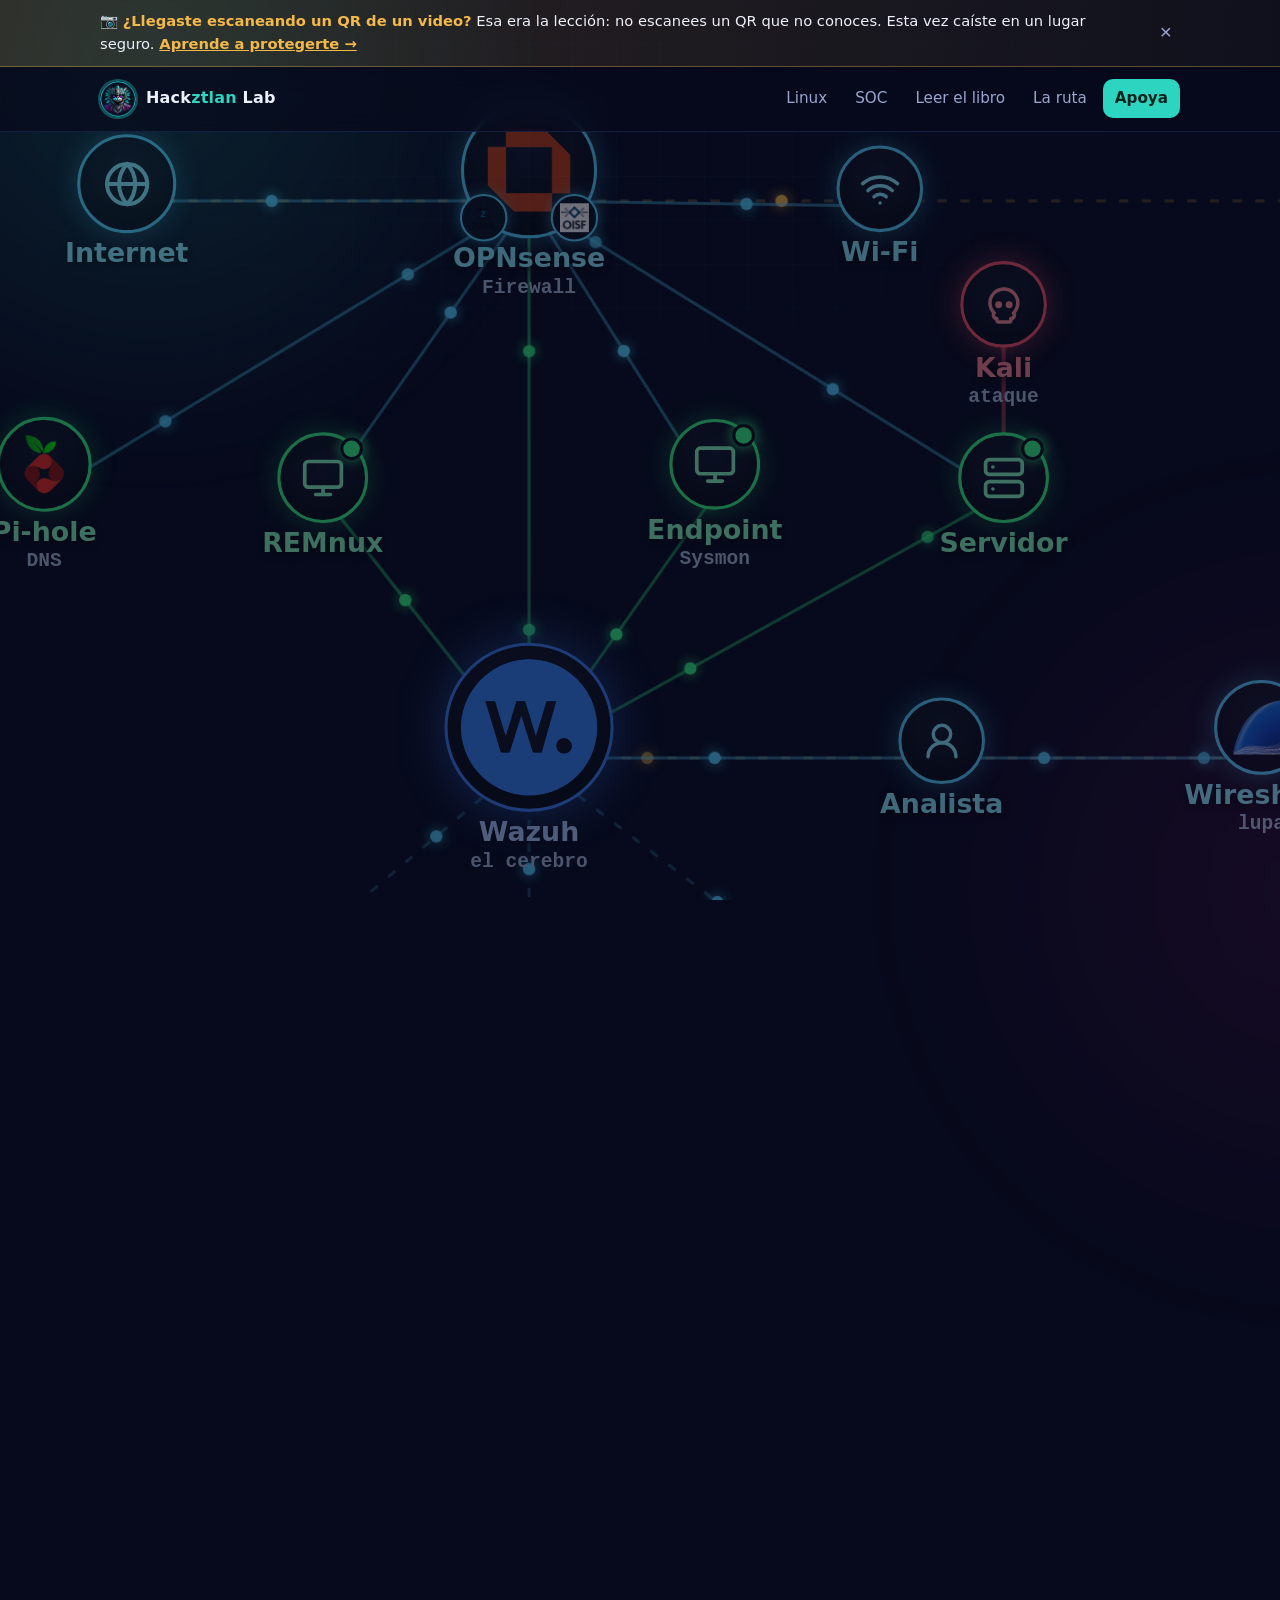
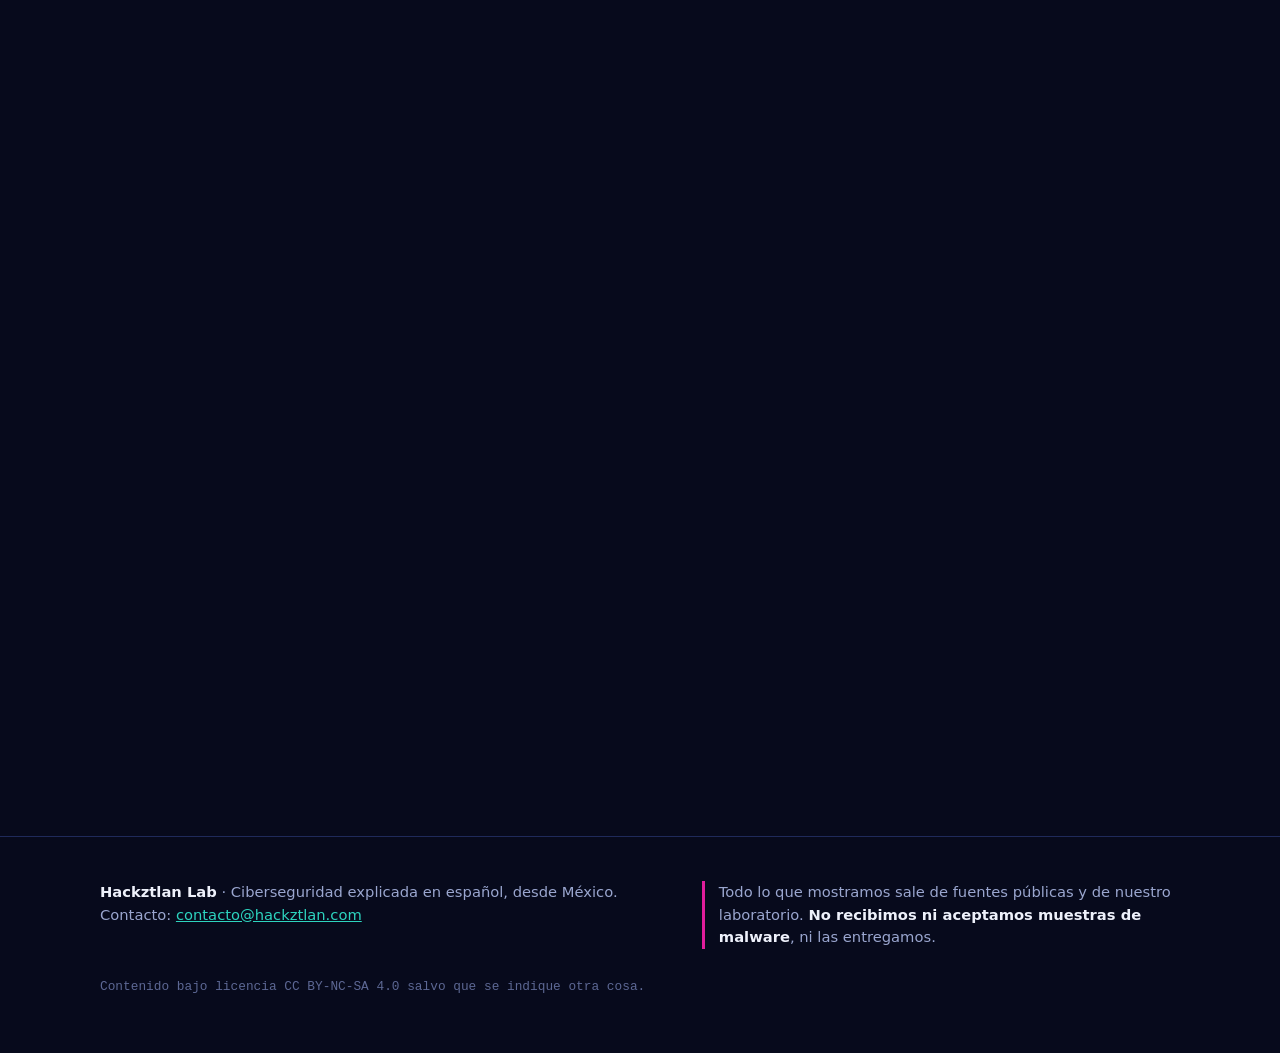
==== commit 07ea3053: "Add files via upload" ====
--- a/libro/index.html
+++ b/libro/index.html
@@ -1,1666 +1,3 @@
-<!doctype html>
-<html lang="es">
-<head>
-<meta charset="utf-8">
-<meta name="viewport" content="width=device-width, initial-scale=1, viewport-fit=cover">
-<title>Linux desde cero · Capítulo 0: Introducción a Linux · Hackztlan Lab</title>
-<meta name="description" content="Capítulo 0 del libro Linux desde cero, para leer en línea: qué es un sistema operativo, el kernel, el arranque, la terminal, rutas y cómo pedir ayuda. Gratis, en español.">
-<meta name="theme-color" content="#0C0E2C">
-<meta property="og:title" content="Linux desde cero · Capítulo 0: Introducción a Linux">
-<meta property="og:image" content="https://hackztlan.com/img/libro-portada.webp">
-<meta http-equiv="Content-Security-Policy" content="default-src 'self'; img-src 'self' data:; style-src 'self'; script-src 'self' https://static.cloudflareinsights.com; connect-src 'self' https://cloudflareinsights.com; base-uri 'none'; form-action 'none'; frame-src https://www.youtube-nocookie.com">
-<meta name="referrer" content="strict-origin-when-cross-origin">
-<link rel="icon" href="../../img/pinguino.png">
-<link rel="stylesheet" href="libro.css?v=2">
-<link rel="stylesheet" href="leer.css?v=3">
-</head>
-<body class="leer">
-<div class="avance" aria-hidden="true"><b></b></div>
-<header class="arriba">
-  <a class="marca" href="/"><img src="../../img/pinguino.png" alt="" width="30" height="30"><span>Hack<b>ztlan</b> Lab</span></a>
-  <span class="donde">Linux desde cero · Cap. 0</span>
-  <button class="b-indice" type="button" aria-expanded="false" aria-controls="indice">Índice</button>
-  <a class="b-pdf" href="../linux-desde-cero-capitulo-0.pdf" download>PDF</a>
-</header>
-
-<nav class="indice" id="indice" aria-label="Índice del capítulo">
-  <p class="i-tit">Capítulo 0 · Introducción a Linux</p>
-  <ol>
-    <li><a href="#prologo"><b>·</b>Prólogo</a></li>
-    <li><a href="#apertura"><b>·</b>Apertura</a></li>
-<li><a href="#antes-de-empezar"><b>·</b>Antes de empezar</a></li>
-<li><a href="#s1-el-tablero-de-la-nave"><b>1</b>El tablero de la nave</a></li>
-<li><a href="#s2-los-cuatro-trabajos-del-kernel"><b>2</b>Los cuatro trabajos del kernel</a></li>
-<li><a href="#s3-dos-mundos-y-una-ventanilla"><b>3</b>Dos mundos y una ventanilla</a></li>
-<li><a href="#s4-del-boton-de-encendido-al-escritorio"><b>4</b>Del botón de encendido al escritorio</a></li>
-<li><a href="#s5-una-historia-de-tres-necios"><b>5</b>Una historia de tres necios</a></li>
-<li><a href="#s6-libre-abierto-y-la-gpl"><b>6</b>Libre, abierto y la GPL</a></li>
-<li><a href="#s7-que-clase-de-sistema-es"><b>7</b>Qué clase de sistema es</a></li>
-<li><a href="#s8-por-que-hay-cientos-de-linux"><b>8</b>¿Por qué hay cientos de Linux?</a></li>
-<li><a href="#s9-linux-visto-desde-windows"><b>9</b>Linux visto desde Windows</a></li>
-<li><a href="#s10-terminal-shell-y-comando"><b>10</b>Terminal, shell y comando</a></li>
-<li><a href="#s11-el-mapa-un-solo-arbol"><b>11</b>El mapa: un solo árbol</a></li>
-<li><a href="#s12-primer-paseo-por-la-terminal"><b>12</b>Primer paseo por la terminal</a></li>
-<li><a href="#s13-rutas-completas-y-rutas-cortas"><b>13</b>Rutas completas y rutas cortas</a></li>
-<li><a href="#s14-todo-es-un-archivo-comprobado"><b>14</b>Todo es un archivo, comprobado</a></li>
-<li><a href="#s15-el-dueno-de-todo"><b>15</b>El dueño de todo</a></li>
-<li><a href="#s16-como-pedir-ayuda-sin-salir-de-la-terminal"><b>16</b>Cómo pedir ayuda sin salir de la terminal</a></li>
-<li><a href="#trucos-y-atajos"><b>·</b>Trucos y atajos</a></li>
-<li><a href="#errores-tipicos"><b>·</b>Errores típicos</a></li>
-<li><a href="#tu-turno"><b>·</b>Tu turno</a></li>
-<li><a href="#respuestas"><b>·</b>Respuestas</a></li>
-<li><a href="#lo-que-te-llevas"><b>·</b>Lo que te llevas</a></li>
-<li><a href="#para-los-curiosos"><b>·</b>Para los curiosos</a></li>
-<li><a href="#referencias"><b>·</b>Referencias</a></li>
-<li><a href="#para-saber-mas"><b>·</b>Para saber más</a></li>
-<li><a href="#lo-que-sigue"><b>·</b>Lo que sigue</a></li>
-  </ol>
-  <button class="ver-clase chico" type="button" data-yt="UuTXOO-yXRk"><span>▶</span>Ver la Clase #0</button>
-</nav>
-
-<main class="hoja">
-<div id="prologo">
-<section class="prologo">
-<h1>Prólogo</h1>
-<p>El futuro llegó a mi casa en una caja color hueso.</p>
-<p>Afuera eran los tiempos de los tenis de colores chillones, los copetes altos y tiesos de laca, las discoteques de los sábados. Adentro había una Compaq de torre, con su lector de discos, su unidad de disquete y un monitor de cinescopio que ocupaba medio escritorio y calentaba el cuarto. No teníamos teléfono, así que tampoco internet; yo ni siquiera sabía que eso existía. El mundo entero cabía en cuatro discos: Encarta, Age of Empires, StarCraft y Black &amp; White. Con uno aprendía capitales; con los otros tres, a perder guerras. Ninguno era original, claro. Eran discos del tianguis, o quemados por algún amigo, con el nombre escrito a plumón: los de a de veras no los podíamos pagar.</p>
-<p>Para mí aquello no era una computadora. Era una nave espacial, y yo no tenía idea de cómo volaba.</p>
-<p>Lo que sí tenía era tiempo. Tardes enteras, vacaciones que no se acababan nunca. Y cuando ya había ganado todo lo que se podía ganar, quedaba lo otro: abrir cada menú, cada carpeta, cada ventana del Panel de control, nada más por ver qué había. Mover algo. Ver qué se rompía. El aburrimiento fue mi primer maestro, y era bastante bueno.</p>
-<p>La escuela llegó después y enseñaba menos. En la secundaria las computadoras vivían en un salón aparte, cada una dormida bajo su funda de plástico, y la clase consistía en el procedimiento correcto para encenderlas y apagarlas. Nos enseñaron a no despertarlas de más. A entenderlas, nunca.</p>
-<p>Cuando por fin hubo internet, fue una revelación con horario: las salas del Latin Chat, mi primer correo, páginas que tardaban en bajar lo que hoy tarda una película. Y un día llegó a la casa una máquina nueva, una eMachines negra, que en realidad era solo la caja: el monitor venía de un lado, el teclado de otro y el mouse de otro más. Era de todos. La usaba yo.</p>
-<p>Fueron los años de LimeWire y de Ares, de bajar una canción y descubrir que era otra, o que no era una canción. Lo que no se encontraba ahí se bajaba de Megaupload, en diez partes, esperando el contador entre una y otra, y rezando para que la parte siete no estuviera caída.</p>
-<p>Todavía me acuerdo de nuestro primer quemador de discos. De un día para otro yo era la disquera de la cuadra: les armaba a mis amigos sus discos de canciones, a pedido, con la lista escrita a mano en la carátula.</p>
-<p>Instalaba lo que encontraba, de donde fuera, sin preguntar. La máquina se moría, yo la reinstalaba. Se volvía a morir. A la quinta vez uno empieza a hacerse preguntas, y así, sin querer, aprendí qué era un driver y por qué ese teclado ajeno no quería hablar con esa caja.</p>
-<p>Intenté hacerlo en serio en una escuela técnica. Duré poco: enseñaban informática para oficinista, y yo ya sabía dónde estaba el botón de negritas. Me fui, y empecé a instalarles Windows y Office a los vecinos. Lo que había aprendido rompiendo mi computadora se volvió trabajo arreglando las de otros.</p>
-<p>A Linux llegué por la puerta de atrás y con malas intenciones: quería la clave del wifi del vecino. No lo recomiendo. Pero buscando cómo, di con un sistema de nombre BackTrack, lo arranqué, y ahí se acabó la travesura.</p>
-<p>Pantalla negra. Un cursor parpadeando. Nada más.</p>
-<p>Yo llevaba años creyendo que sabía de computadoras. Aquel cursor me informó, con mucha paciencia, que no.</p>
-<p>No había videos. Había foros: páginas de fondo oscuro, con firmas animadas, donde alguien había tenido tu mismo problema tres años antes y la única respuesta era «ya lo resolví, gracias». Había Stack Overflow, que recién empezaba y contestaba en inglés y de mal humor. Y había libros técnicos que no entendía, porque había dejado la escuela y me faltaba justo lo que esos libros daban por sabido. Estuve mucho tiempo frente a esa pared.</p>
-<p>La rompí regresando a estudiar, y dibujando. En el bachillerato me encontré con C, con C++ y con Ubuntu, y con todos los tropiezos de rigor: el wifi que no funcionaba, las peleas con vi, no saber dónde vivía cada cosa. Entonces empecé a hacer mis propios mapas de lo que me explicaban. Cajas, flechas, garabatos. Y fue hasta que lo vi dibujado que lo entendí.</p>
-<p>Lo demás es más corto de contar. Trabajé en una fábrica, donde conocí los servidores, las bases de datos, el cableado y mi primer firewall. Terminé la ingeniería; el trámite del título sigue pendiente, lo cual, si has leído hasta aquí, no debería sorprenderte. Me certifiqué en seguridad y a eso me dedico. Lo digo solo para que sepas que lo que hay en estas páginas tiene respaldo. Lo importante es lo otro.</p>
-<p>Lo otro es que este es el libro que me hubiera servido frente a aquella pantalla negra. No da nada por sabido. Cada cosa viene con su dibujo, porque así fue como yo la entendí. Y varios de los problemas que vas a resolver son los que me tocó sufrir a mí, empezando por el wifi.</p>
-<p>Y por eso las clases son gratis y lo van a seguir siendo. Yo aprendí con discos del tianguis; tampoco hubiera podido pagarlas.</p>
-<p>Si no terminaste la escuela, si crees que ya se te pasó el tiempo, si alguna vez abriste una terminal y la cerraste a los diez segundos: yo también. Aquella nave espacial sí se podía volar. Solo hacía falta que alguien abriera el tablero y explicara para qué era cada botón.</p>
-<p>Abre la terminal y hazlo conmigo.</p>
-<p class="firma"><em>Hackztlan</em></p>
-</section>
-</div>
-<div id="apertura">
-<section class="portadilla">
-<div class="cabeza">
-<div class="numero">0</div>
-<img class="mascota pixel" src="img/tux-feliz.svg" alt="">
-<div class="etiqueta">Capítulo 0</div>
-<h1>Introducción a Linux</h1>
-</div>
-<blockquote class="nota-entrada"><p>Acompaña a la Clase #0 del curso <em>Linux desde cero</em>.</p></blockquote>
-<div class="apertura-medio">
-<div class="apertura-qr"><button class="ver-clase" type="button" data-yt="UuTXOO-yXRk"><span>▶</span>Ver la Clase #0</button><p>El video que acompaña a este capítulo</p></div>
-<div class="objetivos"><h3>En este capítulo vas a aprender a:</h3>
-<ul>
-<li>Explicar qué es un sistema operativo y cuáles son los cuatro trabajos del kernel.</li>
-<li>Contar qué pasa desde que aprietas el botón de encendido hasta que aparece tu sesión.</li>
-<li>Distinguir terminal, shell y comando, y averiguar con <code>type</code> qué clase de comando es cada uno.</li>
-<li>Moverte por el árbol de carpetas con rutas completas y cortas sin perderte.</li>
-<li>Leer un renglón de <code>ls -l</code> y un mensaje de error, y saber quién te está hablando.</li>
-<li>Pedir ayuda sin salir de la terminal con <code>--help</code>, <code>help</code> y <code>man</code>.</li>
-</ul></div>
-</div>
-<div class="apertura-pie"><div class="dato"><h3>Necesitas:</h3>
-<p>Nada previo. Si ya tienes una terminal de Linux a la mano, tenla junto; si no, lee de corrido y regresa a los ejercicios cuando la tengas. La Clase 0.5 del curso explica cómo instalar Linux sin borrar Windows.</p></div>
-<div class="dato"><h3>Tiempo estimado</h3>
-<p>Unas dos horas de lectura con la terminal abierta, más media hora para <em>Tu turno</em>. No tiene que ser de un jalón.</p></div></div>
-<aside class="ruta"><img class="pixel" src="img/tux-cool.svg" alt=""><p><strong>Ruta rápida.</strong> ¿Ya usas <code>cd</code>, <code>ls</code>, <code>cat</code> y <code>sudo</code>? Lee las secciones 2 y 3 (lo que hace el kernel), 4 (el arranque y <code>systemctl</code>), 10 (terminal, shell y comando), 14 (todo es un archivo) y 16 (pedir ayuda), y ve a <em>Tu turno</em>. Si te salen los ejercicios 3, 4 y 11 y los cuatro retos, sáltate el resto.</p></aside>
-</section>
-</div>
-<article class="capitulo">
-<section class="s-antes-de-empezar" id="antes-de-empezar">
-<h2>Antes de empezar</h2>
-<button class="momento" type="button" data-yt="UuTXOO-yXRk" data-t="0"><span>▶</span>En el video · <b>0:00</b> · La pantalla negra que asusta</button>
-<p>Este libro se lee con la terminal abierta. El video de la Clase #0 te enseña el recorrido; aquí lo vamos a hacer con calma, a ver qué hay debajo de cada cosa y a comprobarlo con tus propios ojos. Nada de lo que hay aquí se echa a perder si lo lees antes de tener Linux: los ejercicios te esperan.</p>
-<p class="sigue">Tres acuerdos entre tú y yo:</p>
-<ol>
-<li><strong>Teclea, no copies.</strong> Los dedos aprenden cosas que los ojos no.</li>
-<li><strong>Equivócate a gusto.</strong> Yo aprendí rompiendo una computadora que ni era mía del todo. Aquí no vas a romper nada, pero el método es el mismo.</li>
-<li><strong>Lee lo que la terminal te contesta.</strong> Casi siempre te está diciendo exactamente qué pasó. Este libro es, sobre todo, un curso de lectura.</li>
-</ol>
-<p class="sigue">Si ya tienes la terminal abierta, no esperes a la sección 12: teclea estos tres comandos, uno por renglón, cada uno seguido de <code>Enter</code>. Así vas a ver los ejemplos en todo el libro:</p>
-<div class="terminal"><div class="barra"><i></i><i></i><i></i></div><pre><code><span class="prompt">ana@linux:~$</span> <span class="cmd">pwd</span>
-<span class="out">/home/ana</span>
-<span class="prompt">ana@linux:~$</span> <span class="cmd">whoami</span>
-<span class="out">ana</span>
-<span class="prompt">ana@linux:~$</span> <span class="cmd">ls</span>
-<span class="out">Descargas</span>
-<span class="out">Documentos</span>
-<span class="out">Imágenes</span></code></pre></div>
-<p>Ana es nuestra usuaria de ejemplo y <code>linux</code> es el nombre de su máquina. Lo que va después del signo <code>$</code> es lo que ella teclea; los renglones de abajo son lo que la máquina responde. <code>pwd</code> le dice en qué carpeta está, <code>whoami</code> («¿quién soy?») le dice con qué usuario entró y <code>ls</code> le enseña lo que hay en esa carpeta. Donde dice <code>ana</code>, en tu pantalla va a decir tu nombre. Si <code>ls</code> no te contesta nada, o te enseña otras carpetas, no pasa nada; en el recuadro que viene te digo cómo dejar tu casa igual que la de Ana.</p>
-<p>Todas las salidas de terminal de este libro son reales: se teclearon en un Ubuntu Server 24.04 LTS, en una máquina virtual, y las de este capítulo, todas en una misma sesión (salvo unas pocas que agregué después en la misma máquina, y los ejemplos armados, que van rotulados). En tu máquina van a cambiar las fechas y algunos números; lo demás debe verse igual. Cuando un renglón no cabe en la página, lo parto y marco el corte con ↵; en tu pantalla sale en uno solo. Dos diferencias más: en tu pantalla, <code>ls</code> acomoda los nombres en columnas y con colores (aquí salen uno por renglón, que en papel se leen mejor), y si instalaste Ubuntu en español, algunos mensajes te van a salir traducidos. Aquí van en inglés, como los vas a encontrar en casi cualquier foro; no hace falta dominar el idioma, con reconocer media docena de frases alcanza, y te las voy señalando. Si tienes la versión más nueva, la 26.04 LTS, casi todo funciona igual; las diferencias que notarás te las señalo.</p>
-<aside class="wsl"><img class="pixel" src="img/tux-feliz.svg" alt=""><p><strong>Si tu casa no se parece a la de Ana.</strong> Si acabas de instalar Linux, sea Ubuntu dentro de Windows (WSL), un servidor o un escritorio, tu casa puede empezar vacía o con otras carpetas, sin <code>Documentos</code> ni <code>nota.txt</code>, y los ejemplos de Ana no te van a salir igual. Para tener lo mismo que ella, teclea o pega estos tres renglones en tu terminal, uno por uno, cada uno con su <code>Enter</code>. Tecléalos así aunque todavía no los entiendas; los explico en el capítulo 1. Si ya tenías alguna de esas carpetas, no pasa nada: no se borra nada de lo que hay adentro.</p>
-<div class="terminal copiar"><div class="barra"><i></i><i></i><i></i></div><pre><code><span class="cmd">mkdir -p ~/Documentos ~/Descargas ~/Imágenes</span>
-<span class="cmd">printf 'Hola, Linux.\nEsta es mi primera nota.\n' &gt; ~/Documentos/nota.txt</span>
-<span class="cmd">printf 'pendientes de la semana\n' &gt; ~/Documentos/pendientes.txt</span></code></pre></div></aside>
-<aside class="wsl"><img class="pixel" src="img/tux-feliz.svg" alt=""><p><strong>Si usas WSL.</strong> Para pegar: en Windows Terminal pega con <code>Ctrl+V</code> o con clic derecho; en una terminal de Linux de escritorio, con <code>Ctrl+Shift+V</code>. Y unas cuantas cosas se ven distinto. El arranque de la sección 4 no es tuyo, porque a la máquina la prende Windows, así que <code>systemd-analyze</code>, <code>ls /boot</code> y <code>lsmod</code> pueden darte otra cosa o nada. Tus discos de Windows aparecen montados dentro del árbol, en <code>/mnt/c</code> y compañía (qué es «montar», en la sección 11). Y tus archivos nuevos pueden salir como <code>-rw-r--r--</code> en vez de <code>-rw-rw-r--</code>; los dos están bien. Lo demás del libro funciona igual.</p></aside>
-<p>Cuando un dato viene de otro lado, le pongo un número chiquito arriba, así<sup class="llamada"><a href="#nota-1">1</a></sup>. Al final de cada sección está la nota con el autor y el año. Las citas de fuentes en inglés van traducidas por mí.</p>
-<aside class="notas"><ol start="1"><li id="nota-1" value="1">Así se ven las notas: autor y año. La ficha completa de cada obra está en <em>Referencias</em>, al final del capítulo.</li></ol></aside></section>
-
-<section class="s-el-tablero-de-la-nave" id="s1-el-tablero-de-la-nave">
-<h2><span class="num">1</span>El tablero de la nave</h2>
-<button class="momento" type="button" data-yt="UuTXOO-yXRk" data-t="23"><span>▶</span>En el video · <b>0:23</b> · ¿Qué es un sistema operativo?</button>
-<p>En el prólogo te conté que mi primera computadora me parecía una nave espacial y que yo no sabía cómo volaba. Empecemos por ahí, porque casi nadie lo explica: ¿qué hay entre tú y la máquina?</p>
-<p>Por dentro, tu computadora es fierro (<em>hardware</em>): un procesador que hace cuentas, una memoria que recuerda mientras está encendida, un disco que recuerda aunque la apagues, y dispositivos, aparatos, para hablar con el mundo: teclado, pantalla, red. Tú nunca le hablas directo a ese fierro. Cuando abres una foto no le dices al disco «dame estos datos»; se lo pides a un programa, y ese programa se lo pide a otro más grande que manda sobre todo lo demás. Ese programa grande es el <strong>sistema operativo</strong>.</p>
-<figure id="fig-0-1">
-<svg xmlns="http://www.w3.org/2000/svg" viewBox="0 0 660 300" role="img" aria-label="Capas: tú, programas en el espacio de usuario, la ventanilla, el kernel y el fierro." font-family="'Segoe UI', Arial, sans-serif" fill="#0C0E2C">
-  <!-- tú -->
-  <rect x="170" y="6" width="130" height="40" rx="20" fill="#F0E6C8" stroke="#0C0E2C" stroke-width="3.5"/>
-  <text x="235" y="33" font-size="19" font-weight="800" text-anchor="middle" letter-spacing="1">TÚ</text>
-  <!-- programas -->
-  <rect x="30" y="62" width="410" height="78" fill="#2DD4BF" stroke="#0C0E2C" stroke-width="3.5"/>
-  <text x="46" y="86" font-size="16" font-weight="700" letter-spacing="1">PROGRAMAS<tspan font-size="14" font-weight="600" letter-spacing="0">  (espacio de usuario)</tspan></text>
-  <g stroke="#0C0E2C" stroke-width="2.5" fill="#FFFFFF">
-    <rect x="46" y="98" width="100" height="30" rx="6"/>
-    <rect x="158" y="98" width="110" height="30" rx="6"/>
-    <rect x="280" y="98" width="60" height="30" rx="6"/>
-  </g>
-  <g font-size="14" text-anchor="middle">
-    <text x="96" y="118">terminal</text>
-    <text x="213" y="118">navegador</text>
-    <text x="310" y="119" font-family="Consolas, 'Courier New', monospace" font-weight="700">ls</text>
-  </g>
-  <!-- la ventanilla -->
-  <rect x="30" y="140" width="410" height="24" fill="#0C0E2C"/>
-  <text x="235" y="157" font-size="14" font-weight="700" letter-spacing="1.5" text-anchor="middle" fill="#F0E6C8">LA VENTANILLA · llamadas al sistema</text>
-  <!-- kernel -->
-  <rect x="30" y="164" width="410" height="56" fill="#E21EC8" stroke="#0C0E2C" stroke-width="3.5"/>
-  <text x="46" y="198" font-size="16" font-weight="700" letter-spacing="1" fill="#FFFFFF">KERNEL<tspan font-size="14" font-weight="600" letter-spacing="0">  (el núcleo): reparte, habla, guarda, revisa</tspan></text>
-  <!-- fierro -->
-  <rect x="30" y="220" width="410" height="74" fill="#F0E6C8" stroke="#0C0E2C" stroke-width="3.5"/>
-  <text x="46" y="243" font-size="16" font-weight="700" letter-spacing="1">FIERRO</text>
-  <g stroke="#0C0E2C" stroke-width="2.5" fill="#FFFFFF">
-    <rect x="46" y="254" width="96" height="28" rx="6"/>
-    <rect x="150" y="254" width="88" height="28" rx="6"/>
-    <rect x="246" y="254" width="64" height="28" rx="6"/>
-    <rect x="318" y="254" width="50" height="28" rx="6"/>
-  </g>
-  <g font-size="14" text-anchor="middle">
-    <text x="94" y="273">procesador</text>
-    <text x="194" y="273">memoria</text>
-    <text x="278" y="273">disco</text>
-    <text x="343" y="273">red</text>
-  </g>
-  <!-- flecha que baja (continua) -->
-  <line x1="480" y1="30" x2="480" y2="262" stroke="#0C0E2C" stroke-width="3.5"/>
-  <polygon points="471,260 489,260 480,278"/>
-  <text x="494" y="150" font-size="15" font-weight="700">pides</text>
-  <!-- flecha que sube (punteada) -->
-  <line x1="570" y1="278" x2="570" y2="46" stroke="#0C0E2C" stroke-width="3.5" stroke-dasharray="8 5"/>
-  <polygon points="561,48 579,48 570,30"/>
-  <text x="584" y="150" font-size="15" font-weight="700">responde</text>
-  <text x="494" y="20" font-size="14" font-style="italic">«abre esta foto»</text>
-</svg>
-<figcaption><strong>Figura 0.1.</strong> La orden baja por las capas y la respuesta sube. Tú solo ves la de arriba, y entre los programas y el kernel hay una ventanilla que nadie se salta.</figcaption></figure>
-<p>El corazón del sistema operativo se llama <strong>kernel</strong>, que en inglés es «núcleo» o «semilla». Es el que decide qué programa usa el procesador en este instante, cuánta memoria le toca a cada uno y cómo se habla con el teclado, el disco o la tarjeta de red. Stallman lo define en una línea: el núcleo es «el programa del sistema que se encarga de asignar los recursos de la máquina a los demás programas que el usuario ejecuta»<sup class="llamada"><a href="#nota-2">2</a></sup>.</p>
-<p>Windows es un sistema operativo. macOS es otro. Android, otro más. Linux es uno más de la lista, con una diferencia que lo cambia todo: es <strong>libre y abierto</strong>. De dónde salió eso te lo cuento en la sección 5; antes quiero que veas qué hace por dentro el kernel.</p>
-<aside class="confundas"><img class="pixel" src="img/tux-alerta.svg" alt=""><p><strong>No te confundas.</strong> «Linux», estrictamente, es solo el kernel: la capa de en medio del dibujo. Solo, no sirve para nada; no trae ni un comando para ver tus archivos. El propio Stallman lo dice así: es esencial, pero inútil por sí mismo<sup class="llamada"><a href="#nota-2">2</a></sup>. El sistema completo que instalas trae además cientos de programas de muchos otros proyectos; el más importante para la terminal es GNU. En la sección 5 te cuento de él.</p></aside>
-<aside class="notas"><ol start="2"><li id="nota-2" value="2">Stallman (s. f.-a).</li></ol></aside></section>
-
-<section class="s-los-cuatro-trabajos-del-kernel" id="s2-los-cuatro-trabajos-del-kernel">
-<h2><span class="num">2</span>Los cuatro trabajos del kernel</h2>
-<button class="momento" type="button" data-yt="UuTXOO-yXRk" data-t="23"><span>▶</span>En el video · <b>0:23</b> · ¿Qué es un sistema operativo?</button>
-<p>El video dice «el kernel reparte». Vale la pena saber <em>qué</em> reparte, porque cuando lleguemos a procesos, a discos y a permisos vas a descubrir que son las cuatro caras del mismo programa.</p>
-<p>El kernel es un programa, uno solo y grande, que arranca antes que cualquier otro programa del sistema y no se cierra mientras la máquina esté prendida. Cualquier libro de sistemas operativos dedica sus primeros capítulos a sus cuatro trabajos<sup class="llamada"><a href="#nota-3">3</a></sup>; para Linux en particular, el libro de Ward es una buena puerta<sup class="llamada"><a href="#nota-4">4</a></sup>.</p>
-<figure id="fig-0-2">
-<svg xmlns="http://www.w3.org/2000/svg" viewBox="0 0 660 394" role="img" aria-label="El kernel al centro con sus cuatro trabajos: repartir el procesador, repartir la memoria, hablar con los dispositivos y guardar en orden; abajo, al pedir acceso, revisar permisos." font-family="'Segoe UI', Arial, sans-serif" fill="#0C0E2C">
-  <!-- brazos -->
-  <g stroke="#0C0E2C" stroke-width="3" fill="none">
-    <line x1="258" y1="134" x2="290" y2="160"/>
-    <line x1="402" y1="134" x2="370" y2="160"/>
-    <line x1="258" y1="234" x2="290" y2="208"/>
-    <line x1="402" y1="234" x2="370" y2="208"/>
-  </g>
-  <!-- kernel -->
-  <rect x="270" y="150" width="120" height="68" rx="34" fill="#E21EC8" stroke="#0C0E2C" stroke-width="3.5"/>
-  <text x="330" y="191" font-size="19" font-weight="800" letter-spacing="1.5" text-anchor="middle" fill="#FFFFFF">KERNEL</text>
-
-  <!-- 1 procesador -->
-  <rect x="10" y="14" width="250" height="122" rx="10" fill="#FFFFFF" stroke="#0C0E2C" stroke-width="3"/>
-  <text x="24" y="40" font-size="16" font-weight="700">1 · repartir el procesador</text>
-  <circle cx="52" cy="88" r="22" fill="#F0E6C8" stroke="#0C0E2C" stroke-width="3"/>
-  <g stroke="#0C0E2C" stroke-width="3" stroke-linecap="round"><line x1="52" y1="88" x2="52" y2="72"/><line x1="52" y1="88" x2="64" y2="94"/></g>
-  <g stroke="#0C0E2C" stroke-width="2.5">
-    <rect x="90" y="62" width="44" height="24" rx="5" fill="#2DD4BF"/>
-    <rect x="140" y="62" width="44" height="24" rx="5" fill="#F0E6C8"/>
-    <rect x="190" y="62" width="44" height="24" rx="5" fill="#F0E6C8"/>
-  </g>
-  <g font-size="14" font-weight="700" text-anchor="middle"><text x="112" y="79">A</text><text x="162" y="79">B</text><text x="212" y="79">C</text></g>
-  <text x="90" y="110" font-size="14">un ratito a cada proceso,</text>
-  <text x="90" y="128" font-size="14">por turnos</text>
-
-  <!-- 2 memoria -->
-  <rect x="400" y="14" width="250" height="122" rx="10" fill="#FFFFFF" stroke="#0C0E2C" stroke-width="3"/>
-  <text x="414" y="40" font-size="16" font-weight="700">2 · repartir la memoria</text>
-  <g stroke="#0C0E2C" stroke-width="2.5">
-    <rect x="414" y="58" width="58" height="32" fill="#2DD4BF"/>
-    <rect x="472" y="58" width="54" height="32" fill="#E21EC8"/>
-    <rect x="526" y="58" width="50" height="32" fill="#F0E6C8"/>
-    <rect x="576" y="58" width="62" height="32" fill="#FFFFFF" stroke-dasharray="5 3"/>
-  </g>
-  <g font-size="14" font-weight="700" text-anchor="middle"><text x="443" y="79">A</text><text x="499" y="79" fill="#FFFFFF">B</text><text x="551" y="79">C</text><text x="607" y="79" font-weight="400">libre</text></g>
-  <text x="414" y="114" font-size="14">cada quien su pedazo;</text>
-  <text x="414" y="131" font-size="14">nadie pisa el de otro</text>
-
-  <!-- 3 aparatos -->
-  <rect x="10" y="232" width="250" height="122" rx="10" fill="#FFFFFF" stroke="#0C0E2C" stroke-width="3"/>
-  <text x="24" y="258" font-size="16" font-weight="700">3 · hablar con dispositivos</text>
-  <g stroke="#0C0E2C" stroke-width="2.5" fill="#F0E6C8">
-    <rect x="24" y="272" width="72" height="30" rx="5"/>
-    <rect x="104" y="272" width="60" height="30" rx="5"/>
-    <rect x="172" y="272" width="48" height="30" rx="5"/>
-  </g>
-  <g font-size="14" text-anchor="middle"><text x="60" y="292">teclado</text><text x="134" y="292">disco</text><text x="196" y="292">red</text></g>
-  <text x="24" y="328" font-size="14">cada uno con su controlador</text>
-  <text x="24" y="346" font-size="14" font-style="italic">(driver)</text>
-
-  <!-- 4 guardar -->
-  <rect x="400" y="232" width="250" height="122" rx="10" fill="#FFFFFF" stroke="#0C0E2C" stroke-width="3"/>
-  <text x="414" y="258" font-size="16" font-weight="700">4 · guardar en orden</text>
-  <g stroke="#0C0E2C" stroke-width="2.5" fill="#F0E6C8">
-    <rect x="414" y="274" width="26" height="26"/><rect x="440" y="274" width="26" height="26"/><rect x="466" y="274" width="26" height="26"/><rect x="492" y="274" width="26" height="26"/>
-  </g>
-  <g font-family="Consolas, 'Courier New', monospace" font-size="14" text-anchor="middle"><text x="427" y="292">0</text><text x="453" y="292">1</text><text x="479" y="292">2</text><text x="505" y="292">3</text></g>
-  <line x1="526" y1="287" x2="550" y2="287" stroke="#0C0E2C" stroke-width="3"/>
-  <polygon points="548,280 560,287 548,294"/>
-  <path d="M568 278 h18 l5 6 h33 v26 h-56 z" fill="#2DD4BF" stroke="#0C0E2C" stroke-width="2.5"/>
-  <text x="414" y="328" font-size="14">bloques del disco → archivos</text>
-  <text x="414" y="346" font-size="14">y carpetas con nombre</text>
-
-  <!-- portero -->
-  <rect x="10" y="364" width="640" height="26" rx="5" fill="#0C0E2C"/>
-  <text x="330" y="382" font-size="14" font-weight="700" letter-spacing="1" text-anchor="middle" fill="#F0E6C8">AL PEDIR ACCESO: REVISAR PERMISOS (el portero)</text>
-</svg>
-<figcaption><strong>Figura 0.2.</strong> Cuatro trabajos y un portero. Todo lo que hacen los demás programas pasa por aquí.</figcaption></figure>
-<p><strong>1. Repartir el procesador.</strong> En tu máquina hay muchos programas vivos y pocos procesadores. El kernel le da a cada uno un ratito, se lo quita, se lo da a otro, y lo hace tan rápido que parece que todos corren a la vez. A cada programa en marcha le llama <strong>proceso</strong>. Los libros de sistemas operativos le dicen a esto <em>virtualizar el procesador</em>: hacerle creer a cada programa que tiene un procesador para él solo<sup class="llamada"><a href="#nota-5">5</a></sup>.</p>
-<p><strong>2. Repartir la memoria.</strong> Cada proceso cree que tiene su propia memoria privada, entera para él. El que decide qué pedazo de la memoria de verdad le toca, y el que impide que uno lea o pise la de otro, es el kernel<sup class="llamada"><a href="#nota-5">5</a></sup>. Por eso un programa que se cae no se lleva a los demás.</p>
-<p><strong>3. Hablar con los dispositivos.</strong> Disco, teclado, pantalla, red. Cada dispositivo necesita un pedazo de programa que sepa hablarle: el <strong>controlador</strong>, o <em>driver</em>. Cuando el kernel arranca, inicializa los componentes de la máquina, y a cada porción de software encargada de uno de ellos se le llama así, un <em>driver</em><sup class="llamada"><a href="#nota-6">6</a></sup>. Sí: es lo mismo que yo aprendí a la mala reinstalando una máquina cinco veces porque un teclado ajeno no quería hablar con ella.</p>
-<p><strong>4. Guardar las cosas en orden.</strong> Para el disco, todo es una tira enorme de bloques numerados. El kernel la convierte en archivos y carpetas con nombre, dueño y permisos: el <strong>sistema de archivos</strong>. Es la parte encargada de que tus datos sobrevivan al apagado<sup class="llamada"><a href="#nota-5">5</a></sup>.</p>
-<p>Y hay un quinto que atraviesa a los otros cuatro: <strong>hacer de portero</strong>. Como todo pasa por él, el kernel es quien revisa si quien pide algo tiene permiso, y lo revisa al pedir acceso, sobre todo al abrir un archivo; no en cada letra que se lee después. Cuando más adelante veas un <code>Permission denied</code>, acuérdate de este párrafo: es el portero haciendo su trabajo. Y una rareza: el kernel en sí no es un proceso más de la lista; lo que ves en ella son hilos de trabajo que él mismo arranca (como <code>kthreadd</code> y los <code>kworker</code>). No es uno más de la fila; es quien hace la fila.</p>
-<p class="sigue">En tu máquina con Linux puedes ver al kernel trabajando. Tres de estos comandos usan la barra <code>|</code> y los comandos <code>wc</code> y <code>head</code>; tecléalos así aunque la <code>|</code> te la explico en la sección 12. Así le salió a Ana:</p>
-<div class="terminal"><div class="barra"><i></i><i></i><i></i></div><pre><code><span class="prompt">ana@linux:~$</span> <span class="cmd">uname -r</span>
-<span class="out">6.8.0-149-generic</span>
-<span class="prompt">ana@linux:~$</span> <span class="cmd">ps -e | wc -l</span>
-<span class="out">126</span>
-<span class="prompt">ana@linux:~$</span> <span class="cmd">ps -e | head</span>
-<span class="out">    PID TTY          TIME CMD</span>
-<span class="out">      1 ?        00:<wbr>00:<wbr>02 systemd</span>
-<span class="out">      2 ?        00:<wbr>00:<wbr>00 kthreadd</span>
-<span class="out">      3 ?        00:<wbr>00:<wbr>00 pool_workqueue_release</span>
-<span class="out">      4 ?        00:<wbr>00:<wbr>00 kworker/R-rcu_g</span>
-<span class="out">      5 ?        00:<wbr>00:<wbr>00 kworker/R-rcu_p</span>
-<span class="out">      6 ?        00:<wbr>00:<wbr>00 kworker/R-slub_</span>
-<span class="out">      7 ?        00:<wbr>00:<wbr>00 kworker/R-netns</span>
-<span class="out">      8 ?        00:<wbr>00:<wbr>00 kworker/0:<wbr>0-rcu_gp</span>
-<span class="out">      9 ?        00:<wbr>00:<wbr>00 kworker/0:<wbr>1-events</span></code></pre></div>
-<ul>
-<li><code>uname -r</code> dice qué versión de kernel tiene Ana: la 6.8. Es un número distinto del de la distro, con su propio calendario.</li>
-<li><code>ps -e | wc -l</code> cuenta los procesos que se reparten el procesador: 126 renglones, o sea 125 procesos, porque <code>wc -l</code> cuenta también el encabezado. En la lista entran hilos del propio kernel: el 2, <code>kthreadd</code>, y los <code>kworker</code> que le siguen son trabajadores del kernel, no programas de Ana. El 1, <code>systemd</code>, te lo presento en la sección 4.</li>
-</ul>
-<p class="sigue">Y los primeros módulos cargados (con <code>head -n 5</code> salen el encabezado y cuatro módulos):</p>
-<div class="terminal"><div class="barra"><i></i><i></i><i></i></div><pre><code><span class="prompt">ana@linux:~$</span> <span class="cmd">lsmod | head -n 5</span>
-<span class="out">Module                  Size  Used by</span>
-<span class="out">qrtr                   53248  2</span>
-<span class="out">cfg80211             1368064  0</span>
-<span class="out">binfmt_misc            24576  1</span>
-<span class="out">intel_rapl_msr         20480  0</span></code></pre></div>
-<p>Muchos módulos son controladores. <code>cfg80211</code>, por ejemplo, es el que configura las tarjetas de red inalámbrica. En tu máquina los números y los nombres van a ser otros: ese es justo el chiste.</p>
-<aside class="notas"><ol start="3"><li id="nota-3" value="3">Silberschatz et al. (2018); Tanenbaum y Bos (2023).</li><li id="nota-4" value="4">Ward (2021), cap. 1.</li><li id="nota-5" value="5">Arpaci-Dusseau y Arpaci-Dusseau (2023), cap. 2.</li><li id="nota-6" value="6">Linux man-pages project (s. f.-a).</li></ol></aside></section>
-
-<section class="s-dos-mundos-y-una-ventanilla" id="s3-dos-mundos-y-una-ventanilla">
-<h2><span class="num">3</span>Dos mundos y una ventanilla</h2>
-<p>Ahora la pregunta obvia: si el kernel hace todo eso, ¿cómo hacen los demás programas para leer un archivo o escribir en la pantalla?</p>
-<p>El procesador tiene, por lo menos, dos modos de trabajo. En <strong>modo usuario</strong> el código está restringido: no puede tocar el disco, ni la memoria de otro programa, ni la tarjeta de red. En <strong>modo kernel</strong> se puede todo. Tus programas, sean <code>ls</code>, el navegador o la propia terminal, corren siempre en modo usuario. El kernel corre en modo kernel<sup class="llamada"><a href="#nota-7">7</a></sup>. A esos dos lados se les llama <strong>espacio de usuario</strong> y <strong>espacio del kernel</strong>.</p>
-<p>Entonces, ¿cómo lee <code>cat</code> un archivo si no puede tocar el disco? <strong>Pidiéndolo.</strong> Hay una lista cerrada de peticiones que un programa le puede hacer al kernel, y cada una se llama <strong>llamada al sistema</strong> (<em>system call</em>). La página de manual lo define seco: la llamada al sistema es «la interfaz fundamental entre una aplicación y el kernel de Linux»<sup class="llamada"><a href="#nota-8">8</a></sup>.</p>
-<p>Yo me lo imagino como una ventanilla de oficina de gobierno. El programa no entra a la bodega: llena una forma («abre este archivo», «léeme lo que tenga», «escribe esto en la pantalla») y la pasa por la ventanilla. Del otro lado, el kernel revisa si se puede, lo hace él y regresa el resultado.</p>
-<figure id="fig-0-3">
-<svg xmlns="http://www.w3.org/2000/svg" viewBox="0 0 660 330" role="img" aria-label="La ventanilla: el programa cat, en el espacio de usuario, pasa una forma al kernel, en el espacio del kernel, que revisa, lo hace y regresa el resultado." font-family="'Segoe UI', Arial, sans-serif" fill="#0C0E2C">
-  <!-- encabezados -->
-  <g font-size="14" font-weight="800" letter-spacing="1.5" text-anchor="middle">
-    <text x="165" y="22">ESPACIO DE USUARIO</text>
-    <text x="495" y="22">ESPACIO DEL KERNEL</text>
-  </g>
-  <!-- pared con ventanilla -->
-  <rect x="320" y="36" width="20" height="96" fill="#0C0E2C"/>
-  <rect x="320" y="200" width="20" height="120" fill="#0C0E2C"/>
-  <rect x="296" y="200" width="68" height="10" fill="#F0E6C8" stroke="#0C0E2C" stroke-width="2.5"/>
-  <rect x="206" y="46" width="248" height="30" rx="3" fill="#FFFFFF" stroke="#0C0E2C" stroke-width="2.5"/>
-  <text x="330" y="66.5" font-size="14" font-weight="800" letter-spacing=".5" text-anchor="middle">SOLO PERSONAL AUTORIZADO</text>
-  <!-- programa -->
-  <rect x="30" y="118" width="96" height="80" rx="10" fill="#2DD4BF" stroke="#0C0E2C" stroke-width="3.5"/>
-  <text x="78" y="167" font-family="Consolas, 'Courier New', monospace" font-size="27" font-weight="700" text-anchor="middle">cat</text>
-  <!-- forma -->
-  <rect x="140" y="126" width="140" height="34" fill="#FFFFFF" stroke="#0C0E2C" stroke-width="2.5"/>
-  <text x="210" y="148" font-family="Consolas, 'Courier New', monospace" font-size="14" text-anchor="middle">abrir nota.txt</text>
-  <!-- 1 pide -->
-  <line x1="282" y1="143" x2="376" y2="143" stroke="#0C0E2C" stroke-width="3.5"/>
-  <polygon points="374,134 392,143 374,152"/>
-  <text x="140" y="112" font-size="14" font-weight="700">1 pide</text>
-  <!-- kernel -->
-  <rect x="400" y="118" width="120" height="80" rx="10" fill="#E21EC8" stroke="#0C0E2C" stroke-width="3.5"/>
-  <text x="460" y="164" font-size="17" font-weight="800" letter-spacing="1" text-anchor="middle" fill="#FFFFFF">KERNEL</text>
-  <text x="452" y="104" font-size="14" font-weight="700" text-anchor="middle">2 el kernel revisa y lo hace</text>
-  <!-- fierro detrás -->
-  <g stroke="#0C0E2C" stroke-width="2.5" fill="#F0E6C8">
-    <rect x="550" y="104" width="94" height="28" rx="5"/>
-    <rect x="550" y="144" width="94" height="28" rx="5"/>
-    <rect x="550" y="184" width="94" height="28" rx="5"/>
-  </g>
-  <g stroke="#0C0E2C" stroke-width="2.5"><line x1="520" y1="140" x2="550" y2="118"/><line x1="520" y1="158" x2="550" y2="158"/><line x1="520" y1="176" x2="550" y2="198"/></g>
-  <g font-size="14" text-anchor="middle"><text x="597" y="123">disco</text><text x="597" y="163">memoria</text><text x="597" y="203">red</text></g>
-  <!-- 3 regresa -->
-  <line x1="396" y1="182" x2="148" y2="182" stroke="#0C0E2C" stroke-width="3.5" stroke-dasharray="8 5"/>
-  <polygon points="150,173 132,182 150,191"/>
-  <text x="140" y="228" font-size="14" font-weight="700">3 regresa el resultado</text>
-  <!-- lo que vive de cada lado -->
-  <g font-size="14">
-    <text x="30" y="270">vive aquí: ls, bash, el navegador,</text>
-    <text x="30" y="288">la terminal… y systemd</text>
-    <text x="30" y="312" font-style="italic">modo usuario: no toca el fierro</text>
-    <text x="362" y="270">vive aquí: el kernel y sus</text>
-    <text x="362" y="288">controladores</text>
-    <text x="362" y="312" font-style="italic">modo kernel: puede todo</text>
-  </g>
-</svg>
-<figcaption><strong>Figura 0.3.</strong> Un programa pide; no toma. Cada forma que pasa por la ventanilla es una llamada al sistema.</figcaption></figure>
-<p>Por dentro, pasar la forma es una instrucción especial del procesador que salta al kernel y sube el nivel de privilegio, y al terminar lo baja otra vez<sup class="llamada"><a href="#nota-7">7</a></sup>. El programador casi nunca lo ve: llama a una función normal de la biblioteca de C, y esa función toca la ventanilla<sup class="llamada"><a href="#nota-9">9</a></sup>.</p>
-<p class="sigue">Cuando Ana teclea <code>cat nota.txt</code>, <code>cat</code> pasa cuatro formas: <em>abrir</em> <code>nota.txt</code>, <em>leer</em> su contenido, <em>escribirlo</em> en la pantalla y <em>cerrar</em>. La revisión de permisos ocurre en la primera, al abrir. Por eso, cuando Ana intenta leer el archivo de contraseñas del sistema, <code>cat</code> se queda en la ventanilla sin haber leído una sola letra:</p>
-<div class="terminal"><div class="barra"><i></i><i></i><i></i></div><pre><code><span class="prompt">ana@linux:~$</span> <span class="cmd">cat /etc/shadow</span>
-<span class="out">cat: /etc/shadow: Permission denied</span></code></pre></div>
-<p>Fíjate quién firma el mensaje: <code>cat</code>. Es él quien te cuenta que la ventanilla le dijo que no. Si te pica la curiosidad de ver las formas una por una, en <em>Para los curiosos</em>, al final del capítulo, te enseño cómo espiarlas.</p>
-<aside class="confundas"><img class="pixel" src="img/tux-alerta.svg" alt=""><p><strong>No te confundas.</strong> «Con <code>sudo</code>, mi programa corre dentro del kernel». No. <code>sudo</code>, que veremos en la sección 15, cambia <em>quién eres</em> por un momento, solo para ese comando; el programa sigue en modo usuario y sigue pasando por la ventanilla. Lo único que cambia es que al portero ya casi nada le parece mal. «Usuario normal contra administrador» y «modo usuario contra modo kernel» son dos cosas distintas.</p></aside>
-<aside class="notas"><ol start="7"><li id="nota-7" value="7">Arpaci-Dusseau y Arpaci-Dusseau (2023), cap. 6.</li><li id="nota-8" value="8">Linux man-pages project (s. f.-f).</li><li id="nota-9" value="9">Linux man-pages project (s. f.-c).</li></ol></aside></section>
-
-<section class="s-del-boton-de-encendido-al-escritorio" id="s4-del-boton-de-encendido-al-escritorio">
-<h2><span class="num">4</span>Del botón de encendido al escritorio</h2>
-<p>Cada vez que prendes la máquina pasan renglones volando, o un logo que da vueltas. Detrás hay una carrera de relevos de cinco corredores, y cada uno hace lo mínimo para pasarle la estafeta al siguiente<sup class="llamada"><a href="#nota-10">10</a></sup>. Ward le dedica dos capítulos, si quieres el detalle<sup class="llamada"><a href="#nota-11">11</a></sup>.</p>
-<figure id="fig-0-4">
-<svg xmlns="http://www.w3.org/2000/svg" viewBox="0 0 660 290" role="img" aria-label="Arranque en cinco relevos: firmware, cargador, kernel, systemd e inicio de sesión; la meta es el prompt en modo texto, o la sesión gráfica con escritorio." font-family="'Segoe UI', Arial, sans-serif" fill="#0C0E2C" text-anchor="middle">
-  <!-- estafetas (flechas) -->
-  <g stroke="#0C0E2C" stroke-width="3.5">
-    <line x1="126" y1="104" x2="140" y2="104"/><line x1="256" y1="104" x2="270" y2="104"/><line x1="386" y1="104" x2="400" y2="104"/><line x1="516" y1="104" x2="530" y2="104"/>
-  </g>
-  <g><polygon points="138,97 146,104 138,111"/><polygon points="268,97 276,104 268,111"/><polygon points="398,97 406,104 398,111"/><polygon points="528,97 536,104 528,111"/></g>
-  <!-- corredores -->
-  <g stroke="#0C0E2C" stroke-width="3">
-    <rect x="12" y="40" width="114" height="128" rx="10" fill="#F0E6C8"/>
-    <rect x="142" y="40" width="114" height="128" rx="10" fill="#F0E6C8"/>
-    <rect x="272" y="40" width="114" height="128" rx="10" fill="#E21EC8"/>
-    <rect x="402" y="40" width="114" height="128" rx="10" fill="#2DD4BF"/>
-    <rect x="532" y="40" width="114" height="128" rx="10" fill="#2DD4BF"/>
-  </g>
-  <!-- números -->
-  <g stroke="#0C0E2C" stroke-width="3" fill="#FFFFFF">
-    <circle cx="69" cy="40" r="15"/><circle cx="199" cy="40" r="15"/><circle cx="329" cy="40" r="15"/><circle cx="459" cy="40" r="15"/><circle cx="589" cy="40" r="15"/>
-  </g>
-  <g font-size="16" font-weight="800"><text x="69" y="46">1</text><text x="199" y="46">2</text><text x="329" y="46">3</text><text x="459" y="46">4</text><text x="589" y="46">5</text></g>
-  <!-- títulos -->
-  <g font-size="14" font-weight="800">
-    <text x="69" y="80">FIRMWARE</text>
-    <text x="199" y="80">CARGADOR</text>
-    <text x="329" y="80" fill="#FFFFFF">KERNEL</text>
-    <text x="459" y="80">systemd</text>
-    <text x="589" y="80">INICIO DE</text>
-    <text x="589" y="97">SESIÓN</text>
-  </g>
-  <g font-size="14" font-weight="600">
-    <text x="69" y="97">(BIOS/UEFI)</text>
-    <text x="199" y="97">(GRUB)</text>
-    <text x="459" y="97">(proceso 1)</text>
-  </g>
-  <g font-size="14">
-    <text x="69" y="130">revisa</text><text x="69" y="146">el fierro</text>
-    <text x="199" y="130">encuentra</text><text x="199" y="146">el kernel</text>
-    <text x="329" y="124" fill="#FFFFFF">reconoce</text><text x="329" y="140" fill="#FFFFFF">dispositivos,</text><text x="329" y="156" fill="#FFFFFF">monta /</text>
-    <text x="459" y="130">levanta los</text><text x="459" y="146">servicios</text>
-    <text x="589" y="130">usuario y</text><text x="589" y="146">contraseña</text>
-  </g>
-  <!-- tramos -->
-  <g stroke="#0C0E2C" stroke-width="2.5" fill="none">
-    <polyline points="14,180 14,188 254,188 254,180"/>
-    <polyline points="274,180 274,188 384,188 384,180"/>
-    <polyline points="404,180 404,188 644,188 644,180" stroke-dasharray="6 4"/>
-  </g>
-  <g font-size="14" font-style="italic">
-    <text x="134" y="206">antes de Linux</text>
-    <text x="329" y="206">el kernel</text>
-    <text x="490" y="206">espacio de usuario</text>
-  </g>
-  <!-- meta -->
-  <line x1="618" y1="170" x2="618" y2="214" stroke="#0C0E2C" stroke-width="3"/>
-  <polygon points="611,212 625,212 618,222"/>
-  <rect x="510" y="222" width="140" height="34" rx="7" fill="#0C0E2C"/>
-  <text x="580" y="244" font-family="Consolas, 'Courier New', monospace" font-size="15" font-weight="700" fill="#2DD4BF">ana@linux:~$</text>
-  <text x="500" y="244" font-size="14" font-weight="700" text-anchor="end">meta en modo texto:</text>
-  <text x="650" y="280" font-size="14" font-style="italic" text-anchor="end">con escritorio: tu sesión gráfica; la shell, al abrir la terminal</text>
-</svg>
-<figcaption><strong>Figura 0.4.</strong> Nadie hace todo: cada relevo despierta al siguiente y se hace a un lado.</figcaption></figure>
-<p><strong>1. Firmware.</strong> Un programa chico grabado en la tarjeta madre. Al encender, el control pasa a él; por razones históricas se le suele llamar <em>el BIOS</em>, y en las máquinas actuales su sucesor se llama UEFI<sup class="llamada"><a href="#nota-12">12</a></sup>. Revisa que el fierro responda y busca en qué disco hay algo que sepa arrancar un sistema.</p>
-<p><strong>2. Cargador de arranque.</strong> En Ubuntu se llama <strong>GRUB</strong>, y es el menú que a veces alcanzas a ver un segundo al prender. Su único trabajo es localizar el kernel en el disco, subir a la memoria el kernel y su disco provisional (te lo presento en el siguiente relevo) y echarlo a andar<sup class="llamada"><a href="#nota-13">13</a></sup>.</p>
-<p><strong>3. Kernel.</strong> Se acomoda en la memoria, reconoce el fierro con sus controladores y monta el sistema de archivos raíz, <code>/</code>, del que vamos a hablar en la sección 11. <strong>Montar</strong> es colgar un disco, o una parte de él, de una carpeta del árbol para que su contenido se vea ahí; también te lo explico en la sección 11. Para encontrar el disco de verdad suele apoyarse en un disco provisional que vive en la memoria y trae lo justo para eso<sup class="llamada"><a href="#nota-14">14</a></sup>.</p>
-<p><strong>4. systemd, el proceso número 1.</strong> Ya con el disco de verdad en su lugar, el kernel arranca un programa del lado de los usuarios, el primero que se queda, y todos los demás descienden de él. En Ubuntu ese programa es <strong>systemd</strong>: monta lo que falta y levanta los servicios (la red, los registros, el reloj), muchos de ellos en paralelo<sup class="llamada"><a href="#nota-14">14</a></sup>.</p>
-<p><strong>5. Inicio de sesión.</strong> systemd llega a su meta. Si la máquina es solo de texto, aparece un renglón que dice <code>login:</code>; pones tu usuario y tu contraseña, y si son buenos, el sistema arranca <strong>tu shell</strong>. Ahí aparece, por fin, <code>ana@linux:~$</code>. Si la máquina tiene escritorio, la meta es la pantalla de inicio de sesión y, al entrar, tu sesión gráfica; la shell aparece cuando abres la terminal.</p>
-<aside class="confundas"><img class="pixel" src="img/tux-alerta.svg" alt=""><p><strong>No te confundas.</strong> Dos confusiones comunes. «GRUB es parte de Linux»: no, es un programa aparte, y de hecho sabe arrancar otros sistemas. «systemd es el kernel»: tampoco; es el primer programa del lado de los usuarios, vive del lado de acá de la ventanilla.</p></aside>
-<p class="sigue">Los relevos se pueden ver en tu máquina. <code>ps -p 1 -o pid,comm</code> te dice cómo se llama el proceso número 1; <code>ls /boot</code> enseña dónde guarda Ubuntu el kernel y los archivos del cargador, y <code>systemd-analyze</code> te dice cuánto tardó el último arranque. Así le salió a Ana:</p>
-<div class="terminal"><div class="barra"><i></i><i></i><i></i></div><pre><code><span class="prompt">ana@linux:~$</span> <span class="cmd">ps -p 1 -o pid,comm</span>
-<span class="out">    PID COMMAND</span>
-<span class="out">      1 systemd</span>
-<span class="prompt">ana@linux:~$</span> <span class="cmd">ls /boot</span>
-<span class="out">config-6.8.0-149-generic</span>
-<span class="out">grub</span>
-<span class="out">initrd.img</span>
-<span class="out">initrd.img-6.8.0-149-generic</span>
-<span class="out">initrd.img.old</span>
-<span class="out">lost+found</span>
-<span class="out">System.map-6.8.0-149-generic</span>
-<span class="out">vmlinuz</span>
-<span class="out">vmlinuz-6.8.0-149-generic</span>
-<span class="out">vmlinuz.old</span>
-<span class="prompt">ana@linux:~$</span> <span class="cmd">systemd-analyze</span>
-<span class="out">Startup finished in 9.259s (kernel) + 8.655s (userspace) = 17.915s </span>
-<span class="out">graphical.target reached after 8.551s in userspace.</span></code></pre></div>
-<ul>
-<li>El proceso número 1 se llama <code>systemd</code>, como te dije.</li>
-<li>En <code>/boot</code> está el kernel, <code>vmlinuz-6.8.0-149-generic</code> (el mismo número que dio <code>uname -r</code>), junto a su disco provisional, <code>initrd.img-…</code>, y la carpeta <code>grub</code>, del cargador. Los nombres sin número son flechas a los de en uso; los <code>.old</code> son para tener de dónde agarrarse si un kernel nuevo falla.</li>
-<li><code>systemd-analyze</code> mide los últimos relevos: 9.3 segundos de kernel y 8.7 de espacio de usuario (<em>userspace</em>), casi 18 en total. Son los mismos relevos de la Figura 0.4, con cronómetro. Si tu máquina enseña además <code>(firmware)</code> y <code>(loader)</code>, son los dos primeros; muchas, como la de Ana, que es una máquina virtual, solo miden desde el kernel.</li>
-<li><code>graphical.target</code> es la meta de systemd. En Ubuntu es la meta por defecto aunque no haya escritorio (<code>systemctl get-default</code> le contesta <code>graphical.target</code> a Ana, en su servidor sin pantalla gráfica), e incluye todo lo de <code>multi-user.target</code>, la meta de «servicios arriba y sesiones de texto».</li>
-</ul>
-<aside class="servidor"><img class="pixel" src="img/tux-guerrero.svg" alt=""><p><strong>En un servidor real.</strong> Un servidor no tiene escritorio: termina en <code>login:</code>, y casi nunca te sientas frente a él; entras desde otra máquina por SSH, que vemos en el capítulo 11. Lo primero que revisa un administrador después de un reinicio es si los servicios levantaron. <code>systemctl status</code> enseña, hasta arriba, un renglón <code>State:</code>: si dice <code>running</code>, todo arrancó; si dice <code>degraded</code>, algo falló, y <code>systemctl --failed</code> te dice qué. Lo vemos con calma en el capítulo 4, el de procesos.</p></aside>
-<p class="sigue">La máquina de Ana es justo un servidor, así que se puede ver:</p>
-<div class="terminal"><div class="barra"><i></i><i></i><i></i></div><pre><code><span class="prompt">ana@linux:~$</span> <span class="cmd">systemctl status | head</span>
-<span class="out">● linux</span>
-<span class="out">    State: running</span>
-<span class="out">    Units: 436 loaded (incl. loaded aliases)</span>
-<span class="out">     Jobs: 0 queued</span>
-<span class="out">   Failed: 0 units</span>
-<span class="out">    Since: Sat 2026-11-14 20:<wbr>43:<wbr>26 UTC; 16s ago</span>
-<span class="out">  systemd: 255.4-1ubuntu8.18</span>
-<span class="out">   CGroup: /</span>
-<span class="out">           ├─init.scope</span>
-<span class="out">           │ └─1 /sbin/init</span>
-<span class="prompt">ana@linux:~$</span> <span class="cmd">systemctl --failed</span>
-<span class="out">  UNIT LOAD ACTIVE SUB DESCRIPTION</span>
-<span class="out"></span>
-<span class="out">0 loaded units listed.</span></code></pre></div>
-<p><code>State: running</code> y <code>Failed: 0 units</code>: todo arrancó, y por eso <code>systemctl --failed</code> sale vacío, con cero unidades en la lista. <code>Since:</code> dice desde cuándo está prendida. Abajo empieza el árbol de procesos que cuelgan de systemd; <code>/sbin/init</code> es el nombre histórico del proceso 1, y en Ubuntu es una flecha hacia systemd.</p>
-<aside class="notas"><ol start="10"><li id="nota-10" value="10">systemd project (s. f.-a); Linux man-pages project (s. f.-a).</li><li id="nota-11" value="11">Ward (2021), caps. 5 y 6.</li><li id="nota-12" value="12">Linux man-pages project (s. f.-a); systemd project (s. f.-a).</li><li id="nota-13" value="13">Linux man-pages project (s. f.-a).</li><li id="nota-14" value="14">systemd project (s. f.-a).</li></ol></aside></section>
-
-<section class="s-una-historia-de-tres-necios" id="s5-una-historia-de-tres-necios">
-<h2><span class="num">5</span>Una historia de tres necios</h2>
-<button class="momento" type="button" data-yt="UuTXOO-yXRk" data-t="70"><span>▶</span>En el video · <b>1:10</b> · Unix, GNU y Linus</button>
-<p>A mí las historias me ayudan a que las cosas se queden. Esta además explica por qué Linux es como es.</p>
-<p><strong>1969. Unix.</strong> En los laboratorios Bell, en Estados Unidos, Ken Thompson y Dennis Ritchie hacen un sistema operativo y le ponen Unix<sup class="llamada"><a href="#nota-15">15</a></sup>. En 1973 reescriben su kernel en un lenguaje que habían inventado ahí mismo, el lenguaje C, y eso hace posible llevarlo de una máquina a otra. Unix dejó ideas que seguimos usando: que varias personas usen la misma máquina a la vez, que corran muchas tareas al mismo tiempo, que los programas chicos se puedan conectar unos con otros y que, dentro del sistema, todo se trate como un archivo. De la primera y la última vamos a hablar bastante.</p>
-<p><strong>1983. GNU.</strong> Con los años, Unix se volvió cada vez más caro y con candados para estudiarlo y compartirlo. A un programador, Richard Stallman, eso le pareció mal, y el 27 de septiembre de 1983 anunció un proyecto con una meta necia: escribir un sistema completo, compatible con Unix, y regalarlo a quien lo quisiera usar<sup class="llamada"><a href="#nota-16">16</a></sup>. Lo llamó GNU. Para principios de los noventa ya tenía todo el sistema listo… menos el núcleo<sup class="llamada"><a href="#nota-17">17</a></sup>. Tenía el cuerpo y le faltaba el corazón.</p>
-<p class="sigue"><strong>1991. Linux.</strong> En Finlandia, un estudiante llamado Linus Torvalds estaba haciendo, por pura curiosidad, un kernel para su computadora. El 25 de agosto de 1991 lo anunció en un grupo de noticias de internet con un mensaje que se volvió famoso:</p>
-<blockquote class="cita"><p><span class="comilla">«</span>I'm doing a (free) operating system (just a hobby, won't be big and professional like gnu) for 386(486) AT clones.<span class="comilla">»</span></p></blockquote>
-<p>Traducido: «Estoy haciendo un sistema operativo (gratis), solo un pasatiempo, no será grande ni profesional como GNU, para clones AT 386 (486)»<sup class="llamada"><a href="#nota-18">18</a></sup>. Se equivocó por completo, y qué bueno.</p>
-<figure id="fig-0-5">
-<svg xmlns="http://www.w3.org/2000/svg" viewBox="0 0 660 196" role="img" aria-label="Línea de tiempo: 1969 Unix, 1983 GNU, 1991 Linux, 1992 se juntan con la licencia GPL, hoy." font-family="'Segoe UI', Arial, sans-serif" fill="#0C0E2C" text-anchor="middle">
-  <line x1="62" y1="52" x2="598" y2="52" stroke="#0C0E2C" stroke-width="4"/>
-  <g font-size="18" font-weight="800">
-    <text x="62" y="26">1969</text>
-    <text x="196" y="26">1983</text>
-    <text x="330" y="26">1991</text>
-    <text x="464" y="26">1992</text>
-    <text x="598" y="26">hoy</text>
-  </g>
-  <g stroke="#0C0E2C" stroke-width="3.5">
-    <circle cx="62" cy="52" r="11" fill="#F0E6C8"/>
-    <circle cx="196" cy="52" r="11" fill="#2DD4BF"/>
-    <circle cx="330" cy="52" r="11" fill="#E21EC8"/>
-    <path d="M464 39 a13 13 0 0 0 0 26 z" fill="#2DD4BF"/>
-    <path d="M464 39 a13 13 0 0 1 0 26 z" fill="#E21EC8"/>
-    <circle cx="598" cy="52" r="11" fill="#A3E635"/>
-  </g>
-  <g font-size="16" font-weight="700">
-    <text x="62" y="92">Unix</text>
-    <text x="196" y="92">GNU</text>
-    <text x="330" y="92">Linux</text>
-  </g>
-  <g font-size="14">
-    <text x="62" y="112">(Thompson</text>
-    <text x="62" y="130">y Ritchie)</text>
-    <text x="196" y="112">(Stallman)</text>
-    <text x="196" y="130">cuerpo sin</text>
-    <text x="196" y="148">corazón</text>
-    <text x="330" y="112">(Torvalds)</text>
-    <text x="330" y="130">corazón sin</text>
-    <text x="330" y="148">cuerpo</text>
-    <text x="464" y="92">se juntan</text>
-    <text x="464" y="112" font-weight="700">GNU + Linux</text>
-    <text x="464" y="130">= un sistema</text>
-    <text x="464" y="148">completo</text>
-    <text x="598" y="92">servidores,</text>
-    <text x="598" y="112">Android,</text>
-    <text x="598" y="130">las 500 de</text>
-    <text x="598" y="148">la TOP500</text>
-  </g>
-  <rect x="404" y="162" width="120" height="26" rx="13" fill="#FFFFFF" stroke="#0C0E2C" stroke-width="2.5"/>
-  <text x="464" y="180" font-size="14" font-weight="700">licencia GPL</text>
-</svg>
-<figcaption><strong>Figura 0.5.</strong> GNU tenía todo menos el núcleo. Linus tenía el núcleo y nada más.</figcaption></figure>
-<p>Las dos piezas encajaron. Ese mismo 1991 Linus publicó la primera versión de su kernel, y en 1992 la puso bajo la licencia de GNU, la GPL, de la que hablamos en la siguiente sección<sup class="llamada"><a href="#nota-19">19</a></sup>. Con eso se cerró el último hueco importante del sistema GNU<sup class="llamada"><a href="#nota-17">17</a></sup>. Por eso, para ser justos, el sistema completo se llama <strong>GNU/Linux</strong>: las herramientas de GNU con el corazón de Linus. En el uso diario todos decimos «Linux», y yo también lo voy a hacer.</p>
-<p>Años después llegó la mascota: Tux, el pingüino. Lo dibujó Larry Ewing con GIMP, un programa libre de dibujo, cuando en la comunidad se discutía qué logo ponerle a Linux<sup class="llamada"><a href="#nota-20">20</a></sup>. A Linus le caían bien los pingüinos; no hay una razón más profunda.</p>
-<p>Hoy ese pasatiempo mueve buena parte de los servidores de internet, el teléfono Android que quizá traes en la bolsa y, para que veas hasta dónde llegó, todas las supercomputadoras de la lista TOP500, la que junta a las 500 más rápidas del mundo. Desde noviembre de 2017, las 500 corren Linux<sup class="llamada"><a href="#nota-21">21</a></sup>. En el video lo dije de corrido, «todos los supercomputadores»; el dato exacto es este: todos los de esa lista.</p>
-<aside class="notas"><ol start="15"><li id="nota-15" value="15">Ritchie (1984).</li><li id="nota-16" value="16">Stallman (1983).</li><li id="nota-17" value="17">Stallman (s. f.-a).</li><li id="nota-18" value="18">Torvalds (1991).</li><li id="nota-19" value="19">Torvalds (s. f.).</li><li id="nota-20" value="20">Baker (s. f.).</li><li id="nota-21" value="21">TOP500 (s. f.).</li></ol></aside></section>
-
-<section class="s-libre-abierto-y-la-gpl" id="s6-libre-abierto-y-la-gpl">
-<h2><span class="num">6</span>Libre, abierto y la GPL</h2>
-<button class="momento" type="button" data-yt="UuTXOO-yXRk" data-t="100"><span>▶</span>En el video · <b>1:40</b> · El software libre y GNU</button>
-<p>El video dice «libre y abierto» de corrido, como si fuera una sola palabra. Son dos palabras con dos historias, y la licencia GPL es una de las razones por las que Linux no terminó cerrado como le pasó a Unix.</p>
-<p>Un programa es <strong>libre</strong> si quien lo usa tiene cuatro libertades, que el proyecto GNU numera desde el cero<sup class="llamada"><a href="#nota-22">22</a></sup>: <strong>0</strong>, ejecutarlo como quieras, con cualquier propósito; <strong>1</strong>, estudiar cómo funciona y cambiarlo, para lo que hace falta el código fuente; <strong>2</strong>, redistribuir copias; <strong>3</strong>, distribuir copias de tus versiones modificadas. «Libre» como en «libertad de expresión», no como en «cerveza gratis». A mí la libertad 1 me tomó años apreciarla. Yo venía de discos del tianguis; que alguien te dejara abrir el cofre y mirar el motor era otra cosa.</p>
-<p>La GPL es la licencia que cuida esas cuatro libertades: quien reparte un programa con GPL, igual o modificado, tiene que repartir también su código fuente y con la misma licencia. A esa idea se le llama <em>copyleft</em>. El kernel Linux va bajo la GPL versión 2.</p>
-<p>¿Y «abierto»? «Código abierto» (<em>open source</em>) es un término posterior a «software libre», con su propia definición de diez criterios, entre ellos el acceso al código fuente y el permiso para hacer obras derivadas<sup class="llamada"><a href="#nota-23">23</a></sup>. En la práctica casi siempre señalan a los mismos programas, y Linux cumple las dos. Para este libro basta con esto: <em>libre</em> es el porqué, <em>abierto</em> es el cómo. Si quieres ver la GPL por dentro, está en <em>Para los curiosos</em>.</p>
-<aside class="confundas"><img class="pixel" src="img/tux-alerta.svg" alt=""><p><strong>No te confundas.</strong> Tres malentendidos. «Libre es gratis»: no, se puede cobrar. «La GPL me obliga a publicar lo que yo cambie»: solo si lo repartes. «Si mi programa corre en Linux, tiene que ser libre»: no; en <em>Para los curiosos</em> te enseño la frontera que lo permite.</p></aside>
-<aside class="notas"><ol start="22"><li id="nota-22" value="22">Free Software Foundation (s. f.-c).</li><li id="nota-23" value="23">Open Source Initiative (2007).</li></ol></aside></section>
-
-<section class="s-que-clase-de-sistema-es" id="s7-que-clase-de-sistema-es">
-<h2><span class="num">7</span>Qué clase de sistema es</h2>
-<button class="momento" type="button" data-yt="UuTXOO-yXRk" data-t="220"><span>▶</span>En el video · <b>3:40</b> · ¿Qué tipo de sistema es?</button>
-<p>Cuatro rasgos definen a Linux. Los tres primeros los vas a ir viviendo; el cuarto lo puedes comprobar hoy.</p>
-<ol>
-<li><strong>Es libre y de código abierto.</strong> Su código está abierto: cualquiera puede revisar cómo funciona.</li>
-<li><strong>Su kernel es monolítico con módulos.</strong> Monolítico quiere decir que es un solo programa grande; con módulos, que puede cargar y soltar piezas, llamadas <strong>módulos</strong>, sin apagar la máquina. Muchos módulos son controladores: así reconoce, por ejemplo, una tarjeta de red que acabas de conectar.</li>
-<li><strong>Nació para muchos usuarios y muchas tareas a la vez.</strong> Lo heredó de Unix.</li>
-<li><strong>Todo es un archivo.</strong></li>
-</ol>
-<p class="sigue">Ese cuarto suena a frase de camiseta, así que vamos a verlo. Tus fotos y tus documentos son archivos, eso ya lo sabías. Pero en Linux también lo son el disco, el teclado y otros dispositivos. Mira este:</p>
-<div class="terminal"><div class="barra"><i></i><i></i><i></i></div><pre><code><span class="prompt">ana@linux:~$</span> <span class="cmd">ls -l /dev/null</span>
-<span class="out">crw-rw-rw- 1 root root 1, 3 Nov 14 20:<wbr>43 /dev/null</span></code></pre></div>
-<p>Léelo conmigo. Lo que importa es la primera letra del renglón: una <code>c</code>. Un archivo normal empieza con un guion y una carpeta con una <code>d</code>. La <code>c</code> avisa que esto no es un documento guardado en el disco, sino un <strong>dispositivo</strong> que el sistema te presenta con forma de archivo. Este en particular, <code>/dev/null</code>, es el más raro de todos: un hoyo. Todo lo que le mandas, desaparece; y si lo lees, no hay nada.</p>
-<p class="sigue">Otro ejemplo, todavía más curioso. El nombre de la máquina de Ana es <code>linux</code>. Ese dato lo tiene el kernel en su memoria, pero te lo presenta como si fuera un archivo de texto que se puede leer con <code>cat</code>:</p>
-<div class="terminal"><div class="barra"><i></i><i></i><i></i></div><pre><code><span class="prompt">ana@linux:~$</span> <span class="cmd">cat /proc/sys/kernel/hostname</span>
-<span class="out">linux</span></code></pre></div>
-<p>La carpeta <code>/proc</code> no está en el disco: el kernel la arma al vuelo cada vez que alguien se asoma. Es la «ventana al kernel» que menciona el video.</p>
-<p>No te pido que lo entiendas todo todavía. Quédate con la idea: <strong>una sola regla para todo</strong>. Si sabes leer y escribir archivos, ya sabes hablar con medio sistema. En la sección 14 lo comprobamos.</p>
-</section>
-
-<section class="s-por-que-hay-cientos-de-linux" id="s8-por-que-hay-cientos-de-linux">
-<h2><span class="num">8</span>¿Por qué hay cientos de Linux?</h2>
-<button class="momento" type="button" data-yt="UuTXOO-yXRk" data-t="281"><span>▶</span>En el video · <b>4:41</b> · Las distros</button>
-<p>Esto confunde a todo el que empieza, y a mí me confundió también. Buscas «descargar Linux» y no hay uno: hay Ubuntu, Debian, Fedora, Mint, Arch y cien más.</p>
-<p>La razón es sencilla. Linux, el kernel, es solo el motor. Alguien tiene que armar el coche completo: el motor, las herramientas de GNU, un <strong>gestor de paquetes</strong> (el programa con el que instalas otros programas) y un escritorio. A ese coche ya armado se le llama <strong>distribución</strong>, o <strong>distro</strong>.</p>
-<figure id="fig-0-6">
-<svg xmlns="http://www.w3.org/2000/svg" viewBox="0 0 660 286" role="img" aria-label="Dos cajas de distro: Ubuntu 24.04 LTS y Fedora, con las mismas cuatro piezas salvo el gestor de paquetes." font-family="'Segoe UI', Arial, sans-serif" fill="#0C0E2C">
-  <!-- caja 1 -->
-  <rect x="20" y="16" width="290" height="38" rx="6" fill="#0C0E2C" transform="rotate(-3 165 35)"/>
-  <text x="165" y="41" font-size="16" font-weight="800" letter-spacing="1" text-anchor="middle" fill="#F0E6C8" transform="rotate(-3 165 35)">Ubuntu 24.04 LTS</text>
-  <rect x="20" y="62" width="290" height="216" rx="8" fill="#FFFFFF" stroke="#0C0E2C" stroke-width="3.5"/>
-  <g stroke="#0C0E2C" stroke-width="2.5">
-    <rect x="34" y="76" width="262" height="40" rx="6" fill="#E21EC8"/>
-    <rect x="34" y="124" width="262" height="40" rx="6" fill="#2DD4BF"/>
-    <rect x="34" y="172" width="262" height="40" rx="6" fill="#F0E6C8"/>
-    <rect x="34" y="220" width="262" height="40" rx="6" fill="#F4EEDA"/>
-  </g>
-  <g font-size="14">
-    <text x="48" y="101" font-weight="700" fill="#FFFFFF">kernel Linux</text>
-    <text x="48" y="149">herramientas GNU (ls, cp, bash…)</text>
-    <text x="48" y="197">gestor de paquetes (apt)</text>
-    <text x="48" y="245">escritorio</text>
-  </g>
-  <!-- caja 2 -->
-  <rect x="350" y="16" width="290" height="38" rx="6" fill="#0C0E2C" transform="rotate(3 495 35)"/>
-  <text x="495" y="41" font-size="16" font-weight="800" letter-spacing="1" text-anchor="middle" fill="#F0E6C8" transform="rotate(3 495 35)">Fedora</text>
-  <rect x="350" y="62" width="290" height="216" rx="8" fill="#FFFFFF" stroke="#0C0E2C" stroke-width="3.5"/>
-  <g stroke="#0C0E2C" stroke-width="2.5">
-    <rect x="364" y="76" width="262" height="40" rx="6" fill="#E21EC8"/>
-    <rect x="364" y="124" width="262" height="40" rx="6" fill="#2DD4BF"/>
-    <rect x="364" y="172" width="262" height="40" rx="6" fill="#A3E635" stroke-width="3.5" stroke-dasharray="7 4"/>
-    <rect x="364" y="220" width="262" height="40" rx="6" fill="#F4EEDA"/>
-  </g>
-  <g font-size="14">
-    <text x="378" y="101" font-weight="700" fill="#FFFFFF">kernel Linux</text>
-    <text x="378" y="149">herramientas GNU (ls, cp, bash…)</text>
-    <text x="378" y="197">gestor de paquetes (dnf)</text>
-    <text x="378" y="245">escritorio</text>
-  </g>
-  <rect x="540" y="161" width="84" height="22" rx="4" fill="#0C0E2C"/>
-  <text x="582" y="177" font-size="14" font-weight="800" letter-spacing="1" text-anchor="middle" fill="#A3E635">CAMBIA</text>
-</svg>
-<figcaption><strong>Figura 0.6.</strong> Una distro es un empaque. De una a otra cambia poco, y casi siempre lo que más cambia es el gestor de paquetes.</figcaption></figure>
-<p class="sigue">Se agrupan en familias, y lo que más cambia de una familia a otra es el comando con que instalas programas:</p>
-<table><thead><tr><th>Familia</th><th>Algunas distros</th><th>Gestor de paquetes</th></tr></thead><tbody>
-<tr><td>Debian</td><td>Debian, Ubuntu, Mint</td><td><code>apt</code></td></tr>
-<tr><td>Red Hat</td><td>Fedora, RHEL, Rocky</td><td><code>dnf</code></td></tr>
-<tr><td>Arch</td><td>Arch, Manjaro</td><td><code>pacman</code></td></tr>
-</tbody></table>
-<p>Todo este libro está hecho en <strong>Ubuntu</strong>, de la familia Debian. Si usas otra, casi todo te va a servir igual; donde haya diferencia, te aviso.</p>
-<h3>Cómo leer la versión de tu distro</h3>
-<p class="sigue">Lo primero que te van a preguntar cuando pidas ayuda en un foro es «¿qué versión tienes?». La respuesta vive en un archivo de texto:</p>
-<div class="terminal"><div class="barra"><i></i><i></i><i></i></div><pre><code><span class="prompt">ana@linux:~$</span> <span class="cmd">cat /etc/os-release</span>
-<span class="out">PRETTY_NAME="Ubuntu 24.04.5 LTS"</span>
-<span class="out">NAME="Ubuntu"</span>
-<span class="out">VERSION_ID="24.04"</span>
-<span class="out">VERSION="24.04.5 LTS (Noble Numbat)"</span>
-<span class="out">VERSION_CODENAME=noble</span>
-<span class="out">ID=ubuntu</span>
-<span class="out">ID_LIKE=debian</span>
-<span class="out">…</span></code></pre></div>
-<p class="sigue">Corté casi todos los últimos renglones, que son direcciones de internet. Vamos pieza por pieza con «Ubuntu 24.04.5 LTS (Noble Numbat)»:</p>
-<table><thead><tr><th>Pedazo</th><th>Qué dice</th></tr></thead><tbody>
-<tr><td><code>24.04</code></td><td><strong>Año y mes</strong> en que salió: abril de 2024. No es «versión 24 punto 4»: Ubuntu numera sus versiones por el año y el mes de entrega<sup class="llamada"><a href="#nota-24">24</a></sup></td></tr>
-<tr><td><code>.5</code></td><td>Una <em>point release</em>: la quinta puesta al día de esa misma versión, con las actualizaciones acumuladas hasta entonces. Para lo que importa, sigue siendo la 24.04</td></tr>
-<tr><td><code>LTS</code></td><td><em>Long Term Support</em>, soporte de largo plazo. Sale una cada dos años y recibe 5 años de mantenimiento de seguridad estándar; las versiones de en medio salen cada seis meses y solo reciben 9 meses de actualizaciones<sup class="llamada"><a href="#nota-24">24</a></sup></td></tr>
-<tr><td><code>Noble Numbat</code></td><td>El apodo. <code>noble</code> es la palabra corta que vas a ver en direcciones y repositorios</td></tr>
-<tr><td><code>ID_LIKE=debian</code></td><td>De qué familia viene: los sistemas emparentados de los que deriva<sup class="llamada"><a href="#nota-25">25</a></sup>. Es la tabla de familias de arriba, escrita en un archivo</td></tr>
-</tbody></table>
-<p>Este libro usa la 24.04 LTS, que tiene soporte estándar hasta mayo de 2029. En abril de 2026 salió la 26.04 LTS, que hoy es la LTS vigente, con soporte hasta 2031<sup class="llamada"><a href="#nota-24">24</a></sup>. Si tienes la 26.04, casi todo funciona igual; las diferencias que notarás te las señalo. Una que puede tocarte desde ya: en la 26.04, las herramientas básicas como <code>ls</code> o <code>cat</code> vienen de una reescritura en el lenguaje Rust<sup class="llamada"><a href="#nota-26">26</a></sup>, así que algunos mensajes de error pueden variar en la redacción. La forma de leerlos es la misma.</p>
-<p>Para aprender y para servidores, usa una <strong>LTS</strong>. Que una versión intermedia como la 25.10 sea más nueva no la hace mejor para empezar: la LTS es la que tiene años de soporte y la que usan los tutoriales. Y no confundas la versión de la <strong>distro</strong> (24.04) con la del <strong>kernel</strong>, que es otro número con otro calendario.</p>
-<aside class="confundas"><img class="pixel" src="img/tux-alerta.svg" alt=""><p><strong>No te confundas.</strong> Elegir distro no es elegir «otro sistema». Yo perdí semanas brincando de una a otra creyendo que el problema era la distro, cuando el problema era que todavía no entendía Linux. Agarra Ubuntu o Mint y quédate ahí hasta terminar el libro.</p></aside>
-<aside class="notas"><ol start="24"><li id="nota-24" value="24">Canonical (s. f.-a).</li><li id="nota-25" value="25">systemd project (s. f.-b).</li><li id="nota-26" value="26">Canonical (s. f.-b).</li></ol></aside></section>
-
-<section class="s-linux-visto-desde-windows" id="s9-linux-visto-desde-windows">
-<h2><span class="num">9</span>Linux visto desde Windows</h2>
-<button class="momento" type="button" data-yt="UuTXOO-yXRk" data-t="342"><span>▶</span>En el video · <b>5:42</b> · Linux vs Windows</button>
-<p class="sigue">Yo llegué de Windows, y seguramente tú también. Estas son las diferencias que más me costaron, para que a ti te cuesten menos:</p>
-<table><thead><tr><th></th><th>Windows</th><th>Linux</th></tr></thead><tbody>
-<tr><td>Los discos</td><td>Letras: <code>C:</code>, <code>D:</code>… cada una su mundo</td><td>Un solo árbol que empieza en <code>/</code></td></tr>
-<tr><td>La configuración</td><td>El registro: una base de datos escondida</td><td>Casi siempre, archivos de texto que puedes abrir y leer</td></tr>
-<tr><td>Las rutas</td><td>Se separan con <code>\</code></td><td>Se separan con <code>/</code></td></tr>
-<tr><td>Mayúsculas</td><td><code>Carta</code> y <code>carta</code> son lo mismo</td><td><code>Carta</code> y <code>carta</code> son <strong>dos archivos distintos</strong></td></tr>
-<tr><td>La terminación</td><td><code>.txt</code> o <code>.exe</code> deciden qué es el archivo</td><td>Para el kernel y la shell no decide nada (sección 14)</td></tr>
-<tr><td>El código</td><td>Cerrado</td><td>Abierto</td></tr>
-</tbody></table>
-<p class="sigue">La de las mayúsculas es la que más lata da al principio. Ana tiene un archivo que se llama <code>nota.txt</code>, todo en minúsculas. Mira lo que pasa si lo pide con mayúscula:</p>
-<div class="terminal"><div class="barra"><i></i><i></i><i></i></div><pre><code><span class="prompt">ana@linux:~/Documentos$</span> <span class="cmd">cat Nota.txt</span>
-<span class="out">cat: Nota.txt: No such file or directory</span></code></pre></div>
-<p>«No existe ese archivo o directorio». <em>Directorio</em> (<em>directory</em>) es como Linux le dice a las carpetas; en este libro uso las dos palabras como sinónimos. Y tiene razón: <code>Nota.txt</code> no existe. El que existe es <code>nota.txt</code>.</p>
-<p>Ese mensaje lo vas a ver cien veces. Casi siempre significa una de dos cosas: escribiste mal el nombre, o estás parado en una carpeta que no es. No significa que rompiste algo. Lo de la terminación lo vamos a comprobar en la sección 14.</p>
-</section>
-
-<section class="s-terminal-shell-y-comando" id="s10-terminal-shell-y-comando">
-<h2><span class="num">10</span>Terminal, shell y comando</h2>
-<p>El video dice «abre la terminal» y «teclea el comando» como si fuera una sola cosa. Son tres, y separarlas te va a ahorrar mucha confusión: explica por qué <code>cd</code> no tiene página de manual, por qué <code>Ls</code> «no existe» y qué es ese <code>bash:</code> que aparece al principio de algunos errores.</p>
-<ul>
-<li><strong>La terminal</strong> es la ventana. Recibe tus teclas y pinta letras; no entiende nada de lo que escribes. Antes era una máquina aparte, con teclado y papel; hoy es un programa que lo imita.</li>
-<li><strong>La shell</strong> es el programa que corre <em>dentro</em> de la ventana: lee el renglón que tecleaste, lo interpreta y manda a ejecutar lo que corresponda. En Ubuntu es <strong>Bash</strong>, un intérprete de comandos que ejecuta lo que lee del teclado o de un archivo<sup class="llamada"><a href="#nota-27">27</a></sup>. El prompt <code>ana@linux:~$</code> lo pinta la shell, no la terminal.</li>
-<li><strong>El comando</strong> es lo que la shell manda a ejecutar. Y aquí está el detalle fino: hay de varias clases.</li>
-</ul>
-<figure id="fig-0-7">
-<svg xmlns="http://www.w3.org/2000/svg" viewBox="0 0 660 344" role="img" aria-label="Tres cajas anidadas: la terminal contiene a la shell, que contiene al comando; el comando puede ser un builtin o un programa aparte." font-family="'Segoe UI', Arial, sans-serif" fill="#0C0E2C">
-  <!-- terminal -->
-  <rect x="8" y="8" width="644" height="328" rx="12" fill="#FFFFFF" stroke="#0C0E2C" stroke-width="3.5"/>
-  <path d="M8 20 a12 12 0 0 1 12 -12 h620 a12 12 0 0 1 12 12 v18 h-644 z" fill="#0C0E2C"/>
-  <circle cx="28" cy="23" r="5" fill="#E21EC8"/><circle cx="44" cy="23" r="5" fill="#F0E6C8"/><circle cx="60" cy="23" r="5" fill="#2DD4BF"/>
-  <text x="80" y="28" font-size="14" font-weight="800" letter-spacing="1" fill="#F0E6C8">TERMINAL: la ventana<tspan font-weight="400" letter-spacing="0">  (recibe teclas y pinta letras)</tspan></text>
-  <!-- shell -->
-  <rect x="26" y="52" width="608" height="268" rx="10" fill="#F4EEDA" stroke="#0C0E2C" stroke-width="3"/>
-  <text x="42" y="76" font-size="14.5" font-weight="800" letter-spacing="1">SHELL (bash)<tspan font-weight="400" letter-spacing="0">: lee e interpreta; pinta el prompt</tspan></text>
-  <rect x="42" y="86" width="576" height="30" rx="5" fill="#0C0E2C"/>
-  <text x="54" y="106" font-family="Consolas, 'Courier New', monospace" font-size="14.5"><tspan fill="#2DD4BF">ana@linux:~$</tspan><tspan fill="#FFFFFF"> type cd</tspan></text>
-  <!-- comando -->
-  <rect x="42" y="128" width="576" height="178" rx="8" fill="#FFFFFF" stroke="#0C0E2C" stroke-width="2.5" stroke-dasharray="7 4"/>
-  <text x="56" y="150" font-size="14" font-weight="800" letter-spacing="1">COMANDO<tspan font-weight="400" letter-spacing="0">: lo que la shell manda a ejecutar</tspan></text>
-  <g stroke="#0C0E2C" stroke-width="3">
-    <line x1="200" y1="158" x2="200" y2="172"/><line x1="460" y1="158" x2="460" y2="172"/>
-  </g>
-  <polygon points="193,170 207,170 200,180"/><polygon points="453,170 467,170 460,180"/>
-  <rect x="58" y="182" width="270" height="110" rx="8" fill="#2DD4BF" stroke="#0C0E2C" stroke-width="3"/>
-  <rect x="340" y="182" width="264" height="110" rx="8" fill="#F0E6C8" stroke="#0C0E2C" stroke-width="3"/>
-  <text x="72" y="206" font-size="16" font-weight="800">builtin: cd</text>
-  <text x="72" y="226" font-size="14">lo hace ella misma</text>
-  <text x="72" y="266" font-family="Consolas, 'Courier New', monospace" font-size="14">type cd</text>
-  <text x="72" y="283" font-family="Consolas, 'Courier New', monospace" font-size="14">cd is a shell builtin</text>
-  <text x="354" y="206" font-size="15" font-weight="800">programa: <tspan font-family="Consolas, 'Courier New', monospace">/usr/bin/cat</tspan></text>
-  <text x="354" y="226" font-size="14">lo manda llamar (archivo aparte)</text>
-  <text x="354" y="266" font-family="Consolas, 'Courier New', monospace" font-size="14">type cat</text>
-  <text x="354" y="283" font-family="Consolas, 'Courier New', monospace" font-size="14">cat is hashed (/usr/bin/cat)</text>
-</svg>
-<figcaption><strong>Figura 0.7.</strong> Tres cajas, una dentro de otra. La ventana no entiende nada; la que entiende es la shell.</figcaption></figure>
-<p class="sigue">Para saber de qué clase es un comando, se le pregunta a la shell con <code>type</code>:</p>
-<div class="terminal"><div class="barra"><i></i><i></i><i></i></div><pre><code><span class="prompt">ana@linux:~$</span> <span class="cmd">echo $SHELL</span>
-<span class="out">/bin/bash</span>
-<span class="prompt">ana@linux:~$</span> <span class="cmd">type cat</span>
-<span class="out">cat is hashed (/usr/bin/cat)</span>
-<span class="prompt">ana@linux:~$</span> <span class="cmd">type ls</span>
-<span class="out">ls is aliased to `ls --color=auto'</span>
-<span class="prompt">ana@linux:~$</span> <span class="cmd">type -a ls</span>
-<span class="out">ls is aliased to `ls --color=auto'</span>
-<span class="out">ls is /usr/bin/ls</span>
-<span class="out">ls is /bin/ls</span>
-<span class="prompt">ana@linux:~$</span> <span class="cmd">type cd</span>
-<span class="out">cd is a shell builtin</span>
-<span class="prompt">ana@linux:~$</span> <span class="cmd">type pwd</span>
-<span class="out">pwd is a shell builtin</span>
-<span class="prompt">ana@linux:~$</span> <span class="cmd">type -a echo</span>
-<span class="out">echo is a shell builtin</span>
-<span class="out">echo is /usr/bin/echo</span>
-<span class="out">echo is /bin/echo</span>
-<span class="prompt">ana@linux:~$</span> <span class="cmd">type ll</span>
-<span class="out">ll is aliased to `ls -alF'</span>
-<span class="prompt">ana@linux:~$</span> <span class="cmd">alias ll='ls -la'</span>
-<span class="prompt">ana@linux:~$</span> <span class="cmd">type ll</span>
-<span class="out">ll is aliased to `ls -la'</span>
-<span class="prompt">ana@linux:~$</span> <span class="cmd">type lss</span>
-<span class="out">bash: type: lss: not found</span></code></pre></div>
-<p class="sigue">Léelo conmigo, renglón por renglón:</p>
-<ul>
-<li><code>echo $SHELL</code> pregunta cuál es la shell predeterminada de Ana, la que se abre cuando entra: <code>/bin/bash</code>. <code>SHELL</code> es una <strong>variable</strong>: un nombre con un dato guardado adentro; el <code>$</code> de enfrente le pide a la shell que lo cambie por su valor.</li>
-<li><code>cat</code> es <strong>un archivo</strong>, un programa aparte guardado en <code>/usr/bin/cat</code>. «Hashed» solo quiere decir que Bash ya lo usó antes y se acordó de dónde está.</li>
-<li><code>ls</code> trae sorpresa: en Ubuntu es un <strong>alias</strong>, un apodo. El Ubuntu de fábrica le pone a <code>ls</code> el apodo <code>ls --color=auto</code>, para que salga con colores. La opción <code>-a</code> de <code>type</code> pide <em>all</em>: todas las formas, no solo la que gana. Con ella se ve que debajo del apodo está el programa de siempre, en <code>/usr/bin/ls</code> (y en <code>/bin/ls</code>, que es el mismo, por una flecha que te enseño en la sección 14).</li>
-<li><code>cd</code> es un <strong>builtin</strong>, «de fábrica»: no es un archivo en el disco, es parte de la propia shell. <code>pwd</code> también sale como builtin, pero tiene truco, ahorita lo ves.</li>
-<li><code>echo</code> existe de las dos formas, y cuando lo tecleas gana la de la shell, que sale primero en la lista.</li>
-<li><code>ll</code> es otro alias. Ubuntu ya lo trae, como apodo de <code>ls -alF</code>; Ana lo cambia por el suyo, <code>ls -la</code>, y el cambio le dura hasta que cierre la terminal.</li>
-<li>Y <code>lss</code> no es nada. Fíjate en el formato del error: <code>bash: type: lss: not found</code>. Habla Bash, sobre su builtin <code>type</code>, sobre <code>lss</code>, y dice qué pasó.</li>
-</ul>
-<p class="sigue">El truco de <code>pwd</code>: con <code>-a</code> se ve que, igual que <code>echo</code>, también existe como programa aparte. El único de estos que es <em>solo</em> builtin es <code>cd</code>:</p>
-<div class="terminal"><div class="barra"><i></i><i></i><i></i></div><pre><code><span class="prompt">ana@linux:~$</span> <span class="cmd">type -a pwd</span>
-<span class="out">pwd is a shell builtin</span>
-<span class="out">pwd is /usr/bin/pwd</span>
-<span class="out">pwd is /bin/pwd</span>
-<span class="prompt">ana@linux:~$</span> <span class="cmd">type -a cd</span>
-<span class="out">cd is a shell builtin</span></code></pre></div>
-<p>Ojo: todo esto pasa en una sesión <strong>interactiva</strong>, la que abres para teclear. Cuando un comando corre sin ella, por ejemplo mandado por SSH en un solo renglón o dentro de un script, la shell no carga los alias ni el ayudante de Ubuntu que sugiere comandos parecidos (lo ves en <em>Errores típicos</em>). Si Ana le manda <code>type ls</code> a su máquina por SSH desde otra, la respuesta ya no es el alias, sino <code>ls is /usr/bin/ls</code>.</p>
-<p>¿Por qué <code>cd</code> tiene que ser parte de la shell? Porque la carpeta en la que estás parado es un dato <em>de la shell</em>. Un programa aparte podría cambiarse de carpeta él solo, pero al terminar, la shell seguiría donde estaba.</p>
-<p class="sigue">¿Y cómo encuentra la shell a <code>ls</code>? Si lo que tecleaste no trae diagonales, primero revisa si es un alias, una función (son como programitas guardados dentro de la shell; los verás en el capítulo 7) o un builtin. Si no es nada de eso, lo busca en una lista de carpetas que se llama <code>PATH</code>, de izquierda a derecha<sup class="llamada"><a href="#nota-27">27</a></sup>:</p>
-<div class="terminal"><div class="barra"><i></i><i></i><i></i></div><pre><code><span class="prompt">ana@linux:~$</span> <span class="cmd">echo $PATH</span>
-<span class="out">/usr/local/sbin:<wbr>/usr/local/bin:<wbr>/usr/sbin:<wbr>/usr/bin:<wbr>/sbin:<wbr>/bin:<wbr>/usr/games:</span><span class="corte">↵</span>
-<span class="out">/usr/local/games:<wbr>/snap/bin</span></code></pre></div>
-<p>Los dos puntos separan carpetas. Si el nombre no está en ninguna, la respuesta es <code>command not found</code>. Por eso <code>Ls</code>, con mayúscula, «no existe»: busca un archivo llamado <code>Ls</code> en cada una de esas carpetas y no lo encuentra.</p>
-<aside class="confundas"><img class="pixel" src="img/tux-alerta.svg" alt=""><p><strong>No te confundas.</strong> «La terminal me dio un error». Casi nunca: mira quién firma. <code>bash: cd: …</code> lo dice la shell. <code>ls: cannot access…</code> lo dice el programa <code>ls</code>. <code>cat: …</code> lo dice <code>cat</code>. El nombre antes de los primeros dos puntos es quien se queja, y saberlo ya es medio diagnóstico.</p></aside>
-<aside class="notas"><ol start="27"><li id="nota-27" value="27">Fox y Ramey (s. f.).</li></ol></aside></section>
-
-<section class="s-el-mapa-un-solo-arbol" id="s11-el-mapa-un-solo-arbol">
-<h2><span class="num">11</span>El mapa: un solo árbol</h2>
-<button class="momento" type="button" data-yt="UuTXOO-yXRk" data-t="387"><span>▶</span>En el video · <b>6:27</b> · La estructura: el árbol</button>
-<p>En Windows cada disco es su propio mundo. En Linux hay un solo punto de partida, que se escribe con una diagonal, <code>/</code>, y se llama <strong>la raíz</strong>. Todo lo demás cuelga de ahí. Si conectas una memoria USB, no aparece una letra nueva: el sistema la <strong>monta</strong>, es decir, la cuelga de una carpeta del árbol, y por esa carpeta ves lo que tiene.</p>
-<p class="sigue">Esto es lo que hay colgando de la raíz en un Ubuntu:</p>
-<div class="terminal"><div class="barra"><i></i><i></i><i></i></div><pre><code><span class="prompt">ana@linux:~$</span> <span class="cmd">ls /</span>
-<span class="out">bin</span>
-<span class="out">bin.usr-is-merged</span>
-<span class="out">boot</span>
-<span class="out">cdrom</span>
-<span class="out">dev</span>
-<span class="out">etc</span>
-<span class="out">home</span>
-<span class="out">lib</span>
-<span class="out">lib64</span>
-<span class="out">lib.usr-is-merged</span>
-<span class="out">lost+found</span>
-<span class="out">media</span>
-<span class="out">mnt</span>
-<span class="out">opt</span>
-<span class="out">proc</span>
-<span class="out">root</span>
-<span class="out">run</span>
-<span class="out">sbin</span>
-<span class="out">sbin.usr-is-merged</span>
-<span class="out">snap</span>
-<span class="out">srv</span>
-<span class="out">swap.img</span>
-<span class="out">sys</span>
-<span class="out">tmp</span>
-<span class="out">usr</span>
-<span class="out">var</span></code></pre></div>
-<p>Hoy importan unas pocas: <code>boot</code>, <code>dev</code>, <code>etc</code>, <code>home</code>, <code>proc</code>, <code>root</code>, <code>tmp</code>, <code>usr</code> y <code>var</code>. Tres rarezas de Ubuntu, para que no te asusten: <code>bin.usr-is-merged</code>, <code>lib.usr-is-merged</code> y <code>sbin.usr-is-merged</code> son restos de cuando <code>/bin</code> y compañía se fusionaron con <code>/usr/bin</code> (enseguida te cuento); <code>swap.img</code> es la memoria de intercambio, un pedazo de disco que el sistema usa como memoria de reserva, guardado en un archivo; y <code>snap</code> es donde viven los programas que se instalan con <code>snap</code>, otro gestor de paquetes de Ubuntu. Este es el mapa que yo hubiera querido tener pegado en la pared. El propósito de cada carpeta no es invento de Ubuntu: lo fija un estándar que comparten las distros, el <em>Filesystem Hierarchy Standard</em><sup class="llamada"><a href="#nota-28">28</a></sup>, y lo resume la página de manual <code>hier</code><sup class="llamada"><a href="#nota-29">29</a></sup>.</p>
-<figure id="fig-0-8">
-<svg xmlns="http://www.w3.org/2000/svg" viewBox="0 0 660 392" role="img" aria-label="Árbol de carpetas desde la raíz; bin es un enlace hacia usr/bin; dev y proc no están en el disco." font-family="'Segoe UI', Arial, sans-serif" fill="#0C0E2C">
-  <defs>
-    <pattern id="trama" width="6" height="6" patternUnits="userSpaceOnUse" patternTransform="rotate(45)">
-      <rect width="6" height="6" fill="#FFFFFF"/><line x1="0" y1="0" x2="0" y2="6" stroke="#0C0E2C" stroke-width="1.6"/>
-    </pattern>
-  </defs>
-  <g stroke="#0C0E2C" stroke-width="3.5" fill="none" stroke-linecap="round">
-    <line x1="52" y1="50" x2="52" y2="368"/>
-    <line x1="52" y1="88" x2="88" y2="88"/><line x1="52" y1="123" x2="88" y2="123"/><line x1="52" y1="158" x2="88" y2="158"/>
-    <line x1="52" y1="193" x2="88" y2="193"/><line x1="52" y1="228" x2="88" y2="228"/><line x1="52" y1="263" x2="88" y2="263"/>
-    <line x1="52" y1="298" x2="88" y2="298"/><line x1="52" y1="333" x2="88" y2="333"/><line x1="52" y1="368" x2="88" y2="368"/>
-  </g>
-  <rect x="22" y="8" width="60" height="42" rx="9" fill="#0C0E2C" stroke="#0C0E2C" stroke-width="3.5"/>
-  <text x="52" y="38" font-family="Consolas, 'Courier New', monospace" font-size="27" font-weight="700" text-anchor="middle" fill="#F0E6C8">/</text>
-  <text x="196" y="35" font-size="15" font-weight="700">la raíz: de aquí cuelga todo</text>
-  <g stroke="#0C0E2C" stroke-width="3">
-    <rect x="88" y="74" width="90" height="28" rx="7" fill="#2DD4BF"/>
-    <rect x="88" y="109" width="90" height="28" rx="7" fill="#E21EC8"/>
-    <rect x="88" y="144" width="90" height="28" rx="7" fill="#F0E6C8"/>
-    <rect x="88" y="179" width="90" height="28" rx="7" fill="#FFFFFF" stroke-dasharray="6 4"/>
-    <rect x="88" y="214" width="90" height="28" rx="7" fill="#F0E6C8"/>
-    <rect x="88" y="249" width="90" height="28" rx="7" fill="#F0E6C8"/>
-    <rect x="88" y="284" width="90" height="28" rx="7" fill="#F0E6C8"/>
-    <rect x="88" y="319" width="90" height="28" rx="7" fill="url(#trama)" stroke-dasharray="3 3"/>
-    <rect x="88" y="354" width="90" height="28" rx="7" fill="url(#trama)" stroke-dasharray="3 3"/>
-  </g>
-  <!-- flecha punteada de bin a usr -->
-  <path d="M178 193 C 200 193, 200 228, 182 228" fill="none" stroke="#0C0E2C" stroke-width="2.5" stroke-dasharray="5 4"/>
-  <polygon points="186,222 178,228 187,234"/>
-  <g font-family="Consolas, 'Courier New', monospace" font-size="17" font-weight="700" text-anchor="middle">
-    <text x="133" y="94">home</text>
-    <text x="133" y="129" fill="#FFFFFF">root</text>
-    <text x="133" y="164">etc</text>
-    <text x="133" y="199">bin</text>
-    <text x="133" y="234">usr</text>
-    <text x="133" y="269">var</text>
-    <text x="133" y="304">tmp</text>
-  </g>
-  <g font-family="Consolas, 'Courier New', monospace" font-size="17" font-weight="700" text-anchor="middle">
-    <rect x="110" y="325" width="46" height="16" fill="#FFFFFF"/><text x="133" y="339">dev</text>
-    <rect x="106" y="360" width="54" height="16" fill="#FFFFFF"/><text x="133" y="374">proc</text>
-  </g>
-  <g font-size="15">
-    <text x="214" y="93">las casas de los usuarios (la de Ana es /home/ana)</text>
-    <text x="214" y="128">la casa del administrador</text>
-    <text x="214" y="163">la configuración del sistema, en archivos de texto</text>
-    <text x="214" y="198">enlace: una flecha hacia /usr/bin</text>
-    <text x="214" y="233">los programas instalados (en /usr/bin vive ls)</text>
-    <text x="214" y="268">lo que cambia todo el tiempo: sobre todo los registros</text>
-    <text x="214" y="303">lo temporal; se vacía al reiniciar</text>
-    <text x="214" y="338">los dispositivos, como archivos</text>
-    <text x="214" y="373">una ventana al kernel</text>
-  </g>
-  <!-- llave de dev y proc -->
-  <path d="M532 322 h10 v52 h-10" fill="none" stroke="#0C0E2C" stroke-width="2.5"/>
-  <text x="550" y="345" font-size="14" font-style="italic">no están en</text>
-  <text x="550" y="362" font-size="14" font-style="italic">el disco</text>
-</svg>
-<figcaption><strong>Figura 0.8.</strong> Un árbol al revés: la raíz arriba, las ramas hacia abajo. La línea punteada es una flecha, no una carpeta.</figcaption></figure>
-<p class="sigue">Tres cosas para que no te hagas bolas:</p>
-<ul>
-<li><strong><code>/</code> y <code>/root</code> no son lo mismo.</strong> La diagonal sola es la raíz del árbol. <code>/root</code> es una carpeta: la casa del usuario administrador, que se llama <strong>root</strong>, «raíz», porque en los primeros Unix su casa era la raíz misma.</li>
-<li><strong>Tu casa es <code>/home/</code> y tu nombre.</strong> Ahí van tus cosas, y es donde aparece la terminal cuando la abres. Para no escribirla completa, la shell la abrevia con una tilde: <code>~</code>.</li>
-<li><strong><code>/bin</code> ya no es una carpeta.</strong> En el video la nombro como «los programas básicos», y es cierto que ahí los buscas; pero en un Ubuntu actual <code>/bin</code> es una flecha que apunta a <code>/usr/bin</code>, que es donde de verdad viven. Lo comprobamos en la sección 14.</li>
-</ul>
-<aside class="servidor"><img class="pixel" src="img/tux-guerrero.svg" alt=""><p class="sigue"><strong>En un servidor real.</strong> La carpeta que más vas a visitar es <code>/var/log</code>: ahí cada servicio deja su registro, renglón por renglón. <code>ls /var/log</code> te enseña cuáles hay; <code>less</code> te deja leer uno largo con calma (sales con <code>q</code>), y <code>tail -f</code> te va enseñando los renglones nuevos conforme llegan, hasta que lo paras con <code>Ctrl+C</code>. Cuando algo falla en un servidor, ahí empieza la búsqueda. Una advertencia: con un usuario normal, muchos registros no se dejan leer. Así le sale a Ana:</p>
-<div class="terminal"><div class="barra"><i></i><i></i><i></i></div><pre><code><span class="prompt">ana@linux:~$</span> <span class="cmd">ls -l /var/log/syslog</span>
-<span class="out">-rw-r----- 1 syslog adm 697275 Nov 14 21:<wbr>12 /var/log/syslog</span>
-<span class="prompt">ana@linux:~$</span> <span class="cmd">tail -n 3 /var/log/syslog</span>
-<span class="out">tail: cannot open '/var/log/syslog' for reading: Permission denied</span>
-<span class="prompt">ana@linux:~$</span> <span class="cmd">journalctl -n 3</span>
-<span class="out">Hint: You are currently not seeing messages from other users and </span><span class="corte">↵</span>
-<span class="out">the system.</span>
-<span class="out">      Users in groups 'adm', 'systemd-journal' can see all messages.</span>
-<span class="out">      Pass -q to turn off this notice.</span>
-<span class="out">…</span></code></pre></div>
-<p>El archivo es del usuario <code>syslog</code> y del grupo <code>adm</code>, y los demás no tienen ni la <code>r</code> de leer: hace falta <code>sudo</code> o estar en el grupo <code>adm</code>. Quien se queja es el portero de siempre. <code>journalctl</code>, que lee el registro de systemd, no truena: avisa con un <code>Hint:</code> que solo te enseña lo tuyo (corté los renglones de abajo). Lo vemos a fondo en el capítulo 9, el de logs.</p></aside>
-<aside class="notas"><ol start="28"><li id="nota-28" value="28">Linux Foundation (2015).</li><li id="nota-29" value="29">Linux man-pages project (s. f.-b).</li></ol></aside></section>
-
-<section class="s-primer-paseo-por-la-terminal" id="s12-primer-paseo-por-la-terminal">
-<h2><span class="num">12</span>Primer paseo por la terminal</h2>
-<button class="momento" type="button" data-yt="UuTXOO-yXRk" data-t="430"><span>▶</span>En el video · <b>7:10</b> · Práctica: moverte</button>
-<p>Ya estuvo bueno de teoría. Abre la terminal.</p>
-<p class="sigue">Lo primero que ves es esto, esperándote:</p>
-<div class="terminal"><div class="barra"><i></i><i></i><i></i></div><pre><code><span class="prompt">ana@linux:~$</span></code></pre></div>
-<p>Hace años, esa línea fue mi pared. Hoy te la traduzco pieza por pieza, porque no es un adorno: te está dando información.</p>
-<figure id="fig-0-9">
-<svg xmlns="http://www.w3.org/2000/svg" viewBox="0 0 680 300" role="img" aria-label="El prompt ana@linux:~$ despiezado en sus cuatro partes, y la variante de root que termina en #." font-family="'Segoe UI', Arial, sans-serif" fill="#0C0E2C">
-  <g stroke="#0C0E2C" stroke-width="3" fill="none" stroke-linejoin="round">
-    <polyline points="348,62 348,94 384,94"/>
-    <polyline points="296,62 296,130 384,130"/>
-    <polyline points="192,62 192,166 384,166"/>
-    <polyline points="67,62 67,202 384,202"/>
-  </g>
-  <g><circle cx="384" cy="94" r="4.5"/><circle cx="384" cy="130" r="4.5"/><circle cx="384" cy="166" r="4.5"/><circle cx="384" cy="202" r="4.5"/></g>
-  <g stroke="#0C0E2C" stroke-width="3.5">
-    <rect x="28" y="12" width="78" height="50" rx="9" fill="#2DD4BF"/>
-    <rect x="138" y="12" width="108" height="50" rx="9" fill="#F0E6C8"/>
-    <rect x="274" y="12" width="44" height="50" rx="9" fill="#E21EC8"/>
-    <rect x="326" y="12" width="44" height="50" rx="9" fill="#A3E635"/>
-  </g>
-  <g font-family="Consolas, 'Courier New', monospace" font-size="30" font-weight="700" text-anchor="middle">
-    <text x="67" y="47">ana</text>
-    <text x="122" y="47">@</text>
-    <text x="192" y="47">linux</text>
-    <text x="260" y="46">:</text>
-    <text x="296" y="49" fill="#FFFFFF">~</text>
-    <text x="348" y="47">$</text>
-  </g>
-  <g font-size="15">
-    <text x="396" y="99">puedes escribir (eres un usuario normal)</text>
-    <text x="396" y="135">dónde estás parado: ~ es tu casa</text>
-    <text x="396" y="171">en qué máquina</text>
-    <text x="396" y="207">quién eres</text>
-  </g>
-  <!-- variante root -->
-  <line x1="28" y1="228" x2="652" y2="228" stroke="#0C0E2C" stroke-width="1.5" stroke-dasharray="4 4"/>
-  <rect x="28" y="244" width="244" height="44" rx="9" fill="#0C0E2C"/>
-  <text x="44" y="274" font-family="Consolas, 'Courier New', monospace" font-size="22" font-weight="700" fill="#F0E6C8">root@linux:/etc<tspan fill="#E21EC8">#</tspan></text>
-  <polyline points="262,266 300,266" stroke="#0C0E2C" stroke-width="3"/>
-  <circle cx="300" cy="266" r="4.5"/>
-  <text x="312" y="271" font-size="15"><tspan font-weight="700"># en lugar de $:</tspan> eres root (el administrador)</text>
-</svg>
-<figcaption><strong>Figura 0.9.</strong> Se llama <em>prompt</em> y se lee: «soy Ana, en la máquina linux, parada en mi casa, lista para escribir». Si el último signo es un <code>#</code>, cuidado: eres el administrador.</figcaption></figure>
-<p>Con cuatro comandos ya te mueves en cualquier Linux. (Si tu casa no se parece a la de Ana, el recuadro de <em>Antes de empezar</em> la deja igual.)</p>
-<h3>¿Dónde estoy?</h3>
-<div class="terminal"><div class="barra"><i></i><i></i><i></i></div><pre><code><span class="prompt">ana@linux:~$</span> <span class="cmd">pwd</span>
-<span class="out">/home/ana</span></code></pre></div>
-<p><code>pwd</code> viene de <em>print working directory</em>: «muestra la carpeta de trabajo». Te contesta con la ruta completa, desde la raíz.</p>
-<h3>¿Qué hay aquí?</h3>
-<div class="terminal"><div class="barra"><i></i><i></i><i></i></div><pre><code><span class="prompt">ana@linux:~$</span> <span class="cmd">ls</span>
-<span class="out">Descargas</span>
-<span class="out">Documentos</span>
-<span class="out">Imágenes</span></code></pre></div>
-<p class="sigue"><code>ls</code> viene de <em>list</em>: «enlista». Pero <code>ls</code> a secas no te lo enseña todo. Agrégale <code>-la</code> y mira:</p>
-<div class="terminal"><div class="barra"><i></i><i></i><i></i></div><pre><code><span class="prompt">ana@linux:~$</span> <span class="cmd">ls -la</span>
-<span class="out">total 40</span>
-<span class="out">drwxr-x--- 7 ana  ana  4096 Nov 14 20:<wbr>43 .</span>
-<span class="out">drwxr-xr-x 4 root root 4096 Nov 14 20:<wbr>35 ..</span>
-<span class="out">-rw-r--r-- 1 ana  ana   220 Mar 31  2024 .bash_logout</span>
-<span class="out">-rw-r--r-- 1 ana  ana  3771 Mar 31  2024 .bashrc</span>
-<span class="out">drwx------ 2 ana  ana  4096 Nov 14 20:<wbr>36 .cache</span>
-<span class="out">drwxrwxr-x 2 ana  ana  4096 Nov 14 20:<wbr>43 Descargas</span>
-<span class="out">drwxrwxr-x 2 ana  ana  4096 Nov 14 20:<wbr>43 Documentos</span>
-<span class="out">drwxrwxr-x 2 ana  ana  4096 Nov 14 20:<wbr>43 Imágenes</span>
-<span class="out">-rw-r--r-- 1 ana  ana   807 Mar 31  2024 .profile</span>
-<span class="out">drwx------ 2 ana  ana  4096 Nov 14 20:<wbr>35 .ssh</span></code></pre></div>
-<p>Aparecieron cosas que antes no estaban, todas con un punto adelante. En Linux, <strong>lo que empieza con punto está oculto</strong>. No hay un atributo «oculto» como en Windows: es solo el punto. La <code>a</code> de <code>-la</code> significa <em>all</em>, «todo», y por eso ahora sí salen. La <code>l</code> significa <em>long</em>, «largo»: un renglón con detalles por cada cosa.</p>
-<p><code>.bashrc</code>, <code>.profile</code> y <code>.bash_logout</code> son la configuración de la shell, que Ubuntu le copia a cada usuario nuevo. <code>.cache</code> y <code>.ssh</code> las crean algunos programas (en <code>.ssh</code> van las llaves para entrar por SSH, del capítulo 11); en tu máquina puede haber otras, como <code>.config</code> o <code>.local</code>. Si ya usaste la terminal antes, verás también <code>.bash_history</code>, la lista de lo que has tecleado; te la explico en <em>Trucos y atajos</em>. Y fíjate en el orden: <code>ls</code> acomoda sin hacer caso del punto ni de las mayúsculas, por eso <code>.profile</code> sale después de <code>Imágenes</code> (con el idioma de Ana; en WSL o con otro idioma puede salir otro orden).</p>
-<p class="sigue">Lee una línea completa, la de <code>Documentos</code>:</p>
-<table><thead><tr><th>Pedazo</th><th>Qué dice</th></tr></thead><tbody>
-<tr><td><code>d</code></td><td>Qué es. <code>d</code> es carpeta (<em>directory</em>); un guion sería un archivo normal. Hay más letras: sección 14</td></tr>
-<tr><td><code>rwxrwxr-x</code></td><td>Quién puede hacer qué. Tiene su capítulo propio, el 2</td></tr>
-<tr><td><code>2</code></td><td>Número de enlaces. Lo verás después; por ahora sáltalo</td></tr>
-<tr><td><code>ana ana</code></td><td>De quién es, y a qué grupo pertenece</td></tr>
-<tr><td><code>4096</code></td><td>En un archivo, cuánto ocupa en bytes. En una carpeta, lo que ocupa su lista de nombres, no lo que pesan los archivos de adentro</td></tr>
-<tr><td><code>Nov 14 20:43</code></td><td>Cuándo se modificó por última vez</td></tr>
-<tr><td><code>Documentos</code></td><td>Cómo se llama</td></tr>
-</tbody></table>
-<p>Hasta arriba hay dos renglones raros: <code>.</code> y <code>..</code>. Un punto es «esta misma carpeta»; dos puntos, «la carpeta de arriba». Los vas a usar todo el tiempo. Fíjate de quién es cada una: <code>.</code>, la casa de Ana, es de <code>ana</code>; <code>..</code>, que aquí es <code>/home</code>, es de <code>root</code>. Tu casa es tuya, pero la carpeta que la contiene no.</p>
-<h3>Moverme</h3>
-<div class="terminal"><div class="barra"><i></i><i></i><i></i></div><pre><code><span class="prompt">ana@linux:~$</span> <span class="cmd">cd Documentos</span>
-<span class="prompt">ana@linux:~/Documentos$</span> <span class="cmd">pwd</span>
-<span class="out">/home/ana/Documentos</span></code></pre></div>
-<p><code>cd</code> viene de <em>change directory</em>: «cambia de carpeta». Fíjate en el prompt: antes decía <code>~</code> y ahora dice <code>~/Documentos</code>. Te va diciendo dónde estás sin que le preguntes.</p>
-<aside class="truco"><img class="pixel" src="img/tux-cool.svg" alt=""><p><strong>Truco.</strong> No escribas nombres completos. Teclea <code>cd Doc</code> y aprieta la tecla <code>Tab</code>: la shell termina la palabra por ti. Y si <code>Tab</code> no completa nada, ya te avisó de algo: ese nombre no existe desde donde estás, o hay varios nombres que empiezan igual. Hay más trucos así al final del capítulo.</p></aside>
-<h3>Leer un archivo</h3>
-<div class="terminal"><div class="barra"><i></i><i></i><i></i></div><pre><code><span class="prompt">ana@linux:~/Documentos$</span> <span class="cmd">ls -l</span>
-<span class="out">total 8</span>
-<span class="out">-rw-rw-r-- 1 ana ana 38 Nov 14 20:<wbr>43 nota.txt</span>
-<span class="out">-rw-rw-r-- 1 ana ana 24 Nov 14 20:<wbr>43 pendientes.txt</span>
-<span class="prompt">ana@linux:~/Documentos$</span> <span class="cmd">cat nota.txt</span>
-<span class="out">Hola, Linux.</span>
-<span class="out">Esta es mi primera nota.</span></code></pre></div>
-<p><code>cat</code> viene de <em>concatenate</em>, «juntar», porque sirve para pegar varios archivos uno tras otro. En la práctica casi todos lo usamos para lo más simple: ver qué dice un archivo de texto sin abrir ningún programa.</p>
-<h3>Anatomía de un comando</h3>
-<p>Ya tecleaste varios comandos. Todos tienen la misma forma, y conocerla te desbloquea cualquier comando que leas por ahí, aunque nunca lo hayas visto.</p>
-<figure id="fig-0-10">
-<svg xmlns="http://www.w3.org/2000/svg" viewBox="0 0 660 268" role="img" aria-label="Anatomía de ls -l -h Documentos: comando, opciones y argumento." font-family="'Segoe UI', Arial, sans-serif" fill="#0C0E2C">
-  <!-- el comando en grande -->
-  <g stroke="#0C0E2C" stroke-width="3.5">
-    <rect x="60" y="14" width="76" height="58" rx="9" fill="#2DD4BF"/>
-    <rect x="156" y="14" width="166" height="58" rx="9" fill="#E21EC8"/>
-    <rect x="342" y="14" width="258" height="58" rx="9" fill="#F0E6C8"/>
-  </g>
-  <g font-family="Consolas, 'Courier New', monospace" font-size="38" font-weight="700" text-anchor="middle">
-    <text x="98" y="56">ls</text>
-    <text x="239" y="56" fill="#FFFFFF">-l -h</text>
-    <text x="471" y="56">Documentos</text>
-  </g>
-  <!-- llaves -->
-  <g stroke="#0C0E2C" stroke-width="3" fill="none" stroke-linejoin="round">
-    <polyline points="64,82 64,90 132,90 132,82"/><line x1="98" y1="90" x2="98" y2="110"/>
-    <polyline points="160,82 160,90 318,90 318,82"/><line x1="239" y1="90" x2="239" y2="160"/>
-    <polyline points="346,82 346,90 596,90 596,82"/><line x1="471" y1="90" x2="471" y2="110"/>
-  </g>
-  <g text-anchor="middle">
-    <text x="98" y="130" font-size="16" font-weight="800">comando</text>
-    <text x="98" y="150" font-size="14">qué hacer</text>
-    <text x="239" y="180" font-size="16" font-weight="800">opciones</text>
-    <text x="239" y="200" font-size="14">cómo hacerlo</text>
-    <text x="239" y="220" font-size="14">(un guion = letras;</text>
-    <text x="239" y="236" font-size="14">dos guiones = palabra)</text>
-    <text x="471" y="130" font-size="16" font-weight="800">argumento</text>
-    <text x="471" y="150" font-size="14">a qué</text>
-  </g>
-  <!-- lo mismo -->
-  <rect x="380" y="196" width="250" height="46" rx="8" fill="#FFFFFF" stroke="#0C0E2C" stroke-width="2.5" stroke-dasharray="6 4"/>
-  <text x="396" y="225" font-family="Consolas, 'Courier New', monospace" font-size="17" font-weight="700">ls -lh Documentos</text>
-  <text x="505" y="260" font-size="14" font-style="italic" text-anchor="middle">es lo mismo, con las letras pegadas</text>
-</svg>
-<figcaption><strong>Figura 0.10.</strong> Qué hacer, cómo hacerlo y a qué. En la mayoría de los comandos, las opciones de una letra se pueden pegar.</figcaption></figure>
-<ul>
-<li><strong>El comando</strong> va primero y dice <em>qué hacer</em>: <code>ls</code>, enlistar.</li>
-<li><strong>Las opciones</strong> dicen <em>cómo hacerlo</em>. Con <strong>un guion</strong>, son de una sola letra, y en la mayoría de los comandos se pueden pegar: <code>-l -h</code> es lo mismo que <code>-lh</code>. No en todos: cuando uno no lo acepte, su ayuda te lo dirá. Con <strong>dos guiones</strong>, son una palabra completa: <code>--all</code> es lo mismo que <code>-a</code>. La <code>h</code> es de <em>human</em>: tamaños para humanos, en K y M en lugar de bytes.</li>
-<li><strong>Los argumentos</strong> dicen <em>a qué</em>: aquí, a la carpeta <code>Documentos</code>.</li>
-</ul>
-<p>Compruébalo: las dos escrituras dan lo mismo.</p>
-<div class="terminal"><div class="barra"><i></i><i></i><i></i></div><pre><code><span class="prompt">ana@linux:~$</span> <span class="cmd">ls -l -h Documentos</span>
-<span class="out">total 8.0K</span>
-<span class="out">-rw-rw-r-- 1 ana ana 38 Nov 14 20:<wbr>43 nota.txt</span>
-<span class="out">-rw-rw-r-- 1 ana ana 24 Nov 14 20:<wbr>43 pendientes.txt</span>
-<span class="prompt">ana@linux:~$</span> <span class="cmd">ls -lh Documentos</span>
-<span class="out">total 8.0K</span>
-<span class="out">-rw-rw-r-- 1 ana ana 38 Nov 14 20:<wbr>43 nota.txt</span>
-<span class="out">-rw-rw-r-- 1 ana ana 24 Nov 14 20:<wbr>43 pendientes.txt</span></code></pre></div>
-<p>Entre un comando y sus piezas va un espacio, y la shell usa los espacios para separar. Por eso un nombre con espacios da problemas, como vas a ver en los errores típicos.</p>
-<h3>Juntar comandos</h3>
-<p>Aquí está lo que, cuando por fin lo entendí, me hizo querer a la terminal. Los comandos de Linux son herramientas chicas que hacen una sola cosa. La gracia está en conectarlas.</p>
-<p class="sigue">La barra vertical <code>|</code> se llama <strong>tubería</strong>. Toma lo que escupe el comando de la izquierda y se lo da de comer al de la derecha:</p>
-<div class="terminal"><div class="barra"><i></i><i></i><i></i></div><pre><code><span class="prompt">ana@linux:~$</span> <span class="cmd">ls -l Documentos | grep nota</span>
-<span class="out">-rw-rw-r-- 1 ana ana 38 Nov 14 20:<wbr>43 nota.txt</span></code></pre></div>
-<p><code>ls -l</code> enlista la carpeta; <code>grep</code> se queda solo con los renglones que traen la palabra «nota». De dos archivos, salió uno.</p>
-<figure id="fig-0-11">
-<svg xmlns="http://www.w3.org/2000/svg" viewBox="0 0 660 270" role="img" aria-label="La tubería: ls -l Documentos pasa dos renglones a grep nota, que deja uno en la pantalla; abajo, ls /etc manda su salida al archivo lista.txt con el signo mayor que." font-family="'Segoe UI', Arial, sans-serif" fill="#0C0E2C">
-  <!-- fila 1: tubería -->
-  <rect x="8" y="34" width="170" height="60" rx="9" fill="#2DD4BF" stroke="#0C0E2C" stroke-width="3.5"/>
-  <text x="93" y="69" font-family="Consolas, 'Courier New', monospace" font-size="15" font-weight="700" text-anchor="middle">ls -l Documentos</text>
-  <!-- tubo -->
-  <rect x="178" y="46" width="132" height="36" fill="#F0E6C8" stroke="#0C0E2C" stroke-width="3"/>
-  <rect x="172" y="40" width="10" height="48" rx="2" fill="#0C0E2C"/>
-  <rect x="306" y="40" width="10" height="48" rx="2" fill="#0C0E2C"/>
-  <text x="244" y="26" font-family="Consolas, 'Courier New', monospace" font-size="28" font-weight="700" text-anchor="middle">|</text>
-  <g font-family="Consolas, 'Courier New', monospace" font-size="13">
-    <text x="186" y="61">… nota.txt</text>
-    <text x="186" y="77">… pendientes.txt</text>
-  </g>
-  <rect x="316" y="34" width="120" height="60" rx="9" fill="#E21EC8" stroke="#0C0E2C" stroke-width="3.5"/>
-  <text x="376" y="69" font-family="Consolas, 'Courier New', monospace" font-size="15" font-weight="700" text-anchor="middle" fill="#FFFFFF">grep nota</text>
-  <line x1="436" y1="64" x2="460" y2="64" stroke="#0C0E2C" stroke-width="3.5"/>
-  <polygon points="458,56 472,64 458,72"/>
-  <!-- pantalla -->
-  <rect x="474" y="30" width="178" height="68" rx="7" fill="#0C0E2C"/>
-  <text x="486" y="56" font-size="14" font-weight="700" letter-spacing="1" fill="#F0E6C8">PANTALLA</text>
-  <text x="486" y="80" font-family="Consolas, 'Courier New', monospace" font-size="14" fill="#2DD4BF">… nota.txt</text>
-  <g font-size="14" font-style="italic" text-anchor="middle">
-    <text x="244" y="112">entran dos renglones</text>
-    <text x="563" y="118">sale uno</text>
-  </g>
-  <!-- separador -->
-  <line x1="8" y1="140" x2="652" y2="140" stroke="#0C0E2C" stroke-width="1.5" stroke-dasharray="4 4"/>
-  <!-- fila 2: redirección -->
-  <rect x="8" y="166" width="170" height="60" rx="9" fill="#2DD4BF" stroke="#0C0E2C" stroke-width="3.5"/>
-  <text x="93" y="201" font-family="Consolas, 'Courier New', monospace" font-size="15" font-weight="700" text-anchor="middle">ls /etc</text>
-  <line x1="178" y1="196" x2="300" y2="196" stroke="#0C0E2C" stroke-width="3.5"/>
-  <polygon points="298,187 316,196 298,205"/>
-  <text x="240" y="182" font-family="Consolas, 'Courier New', monospace" font-size="28" font-weight="700" text-anchor="middle">&gt;</text>
-  <path d="M322 160 h56 l18 18 v58 h-74 z" fill="#FFFFFF" stroke="#0C0E2C" stroke-width="3"/>
-  <path d="M378 160 v18 h18" fill="none" stroke="#0C0E2C" stroke-width="3"/>
-  <g stroke="#0C0E2C" stroke-width="2"><line x1="332" y1="194" x2="384" y2="194"/><line x1="332" y1="206" x2="384" y2="206"/><line x1="332" y1="218" x2="370" y2="218"/></g>
-  <text x="359" y="256" font-family="Consolas, 'Courier New', monospace" font-size="14" font-weight="700" text-anchor="middle">lista.txt</text>
-  <text x="418" y="192" font-size="14">la salida va a un archivo,</text>
-  <text x="418" y="211" font-size="14">no a la pantalla</text>
-</svg>
-<figcaption><strong>Figura 0.11.</strong> La salida de uno es la entrada del otro. Con <code>&gt;</code>, la salida no va a la pantalla: va a un archivo.</figcaption></figure>
-<p>Otra: ¿cuántas cosas hay en la carpeta de configuración del sistema? <code>ls</code> las enlista y <code>wc -l</code> cuenta renglones.</p>
-<div class="terminal"><div class="barra"><i></i><i></i><i></i></div><pre><code><span class="prompt">ana@linux:~$</span> <span class="cmd">ls /etc | wc -l</span>
-<span class="out">195</span></code></pre></div>
-<p>En esta máquina, 195. En la tuya va a salir otro número, y está bien. Un tercero que vas a ver seguido al final de una tubería es <code>head</code>: <code>head -n 5</code> deja pasar solo los primeros cinco renglones de lo que le llegue, y se calla el resto.</p>
-<p class="sigue">Y el signo <code>&gt;</code> manda el resultado a un archivo, en lugar de a la pantalla:</p>
-<div class="terminal"><div class="barra"><i></i><i></i><i></i></div><pre><code><span class="prompt">ana@linux:~$</span> <span class="cmd">ls /etc &gt; lista.txt</span>
-<span class="prompt">ana@linux:~$</span> <span class="cmd">wc -l lista.txt</span>
-<span class="out">195 lista.txt</span></code></pre></div>
-<p>El primer comando no contestó nada. No es que haya fallado: todo lo que iba a decir se fue al archivo. El segundo lo comprueba: <code>lista.txt</code> tiene los mismos 195 renglones. Ojo: si <code>lista.txt</code> ya existía, <code>&gt;</code> lo reemplaza sin preguntar.</p>
-<aside class="confundas"><img class="pixel" src="img/tux-alerta.svg" alt=""><p><strong>No te confundas.</strong> En Linux, que un comando no conteste nada casi siempre es buena señal. El sistema habla cuando hay algo que decir; si se queda callado, es que salió bien.</p></aside>
-</section>
-
-<section class="s-rutas-completas-y-rutas-cortas" id="s13-rutas-completas-y-rutas-cortas">
-<h2><span class="num">13</span>Rutas completas y rutas cortas</h2>
-<button class="momento" type="button" data-yt="UuTXOO-yXRk" data-t="430"><span>▶</span>En el video · <b>7:10</b> · Práctica: moverte</button>
-<p class="sigue">Una <strong>ruta</strong> es la lista de carpetas que hay que cruzar para llegar a algo. Hay dos maneras de darla, y la diferencia está en <strong>el primer carácter</strong>:</p>
-<ul>
-<li>Si empieza con <code>/</code>, es una ruta <strong>completa</strong> (en los libros y en internet la vas a encontrar como <em>absoluta</em>). Se camina desde la raíz, y sirve igual estés donde estés.</li>
-<li>Si no empieza con <code>/</code>, es una ruta <strong>corta</strong> (<em>relativa</em>). Se camina desde donde estás parado.</li>
-</ul>
-<p>Así lo dice el manual: si la ruta empieza con <code>/</code>, la búsqueda arranca en la raíz; si no, en la carpeta de trabajo de quien la pide<sup class="llamada"><a href="#nota-30">30</a></sup>.</p>
-<p class="sigue">Mira a Ana probar las dos, primero en su casa y luego parada en otra carpeta, <code>/usr/share</code>:</p>
-<div class="terminal"><div class="barra"><i></i><i></i><i></i></div><pre><code><span class="prompt">ana@linux:~$</span> <span class="cmd">cat Documentos/nota.txt</span>
-<span class="out">Hola, Linux.</span>
-<span class="out">Esta es mi primera nota.</span>
-<span class="prompt">ana@linux:~$</span> <span class="cmd">cat /home/ana/Documentos/nota.txt</span>
-<span class="out">Hola, Linux.</span>
-<span class="out">Esta es mi primera nota.</span>
-<span class="prompt">ana@linux:~$</span> <span class="cmd">cd /usr/share</span>
-<span class="prompt">ana@linux:/usr/share$</span> <span class="cmd">cat Documentos/nota.txt</span>
-<span class="out">cat: Documentos/nota.txt: No such file or directory</span>
-<span class="prompt">ana@linux:/usr/share$</span> <span class="cmd">cat ~/Documentos/nota.txt</span>
-<span class="out">Hola, Linux.</span>
-<span class="out">Esta es mi primera nota.</span>
-<span class="prompt">ana@linux:/usr/share$</span> <span class="cmd">cat /home/ana/Documentos/nota.txt</span>
-<span class="out">Hola, Linux.</span>
-<span class="out">Esta es mi primera nota.</span></code></pre></div>
-<figure id="fig-0-12">
-<svg xmlns="http://www.w3.org/2000/svg" viewBox="0 0 660 300" role="img" aria-label="Ruta completa contra ruta corta sobre el árbol: la completa sale de la raíz; la corta sale de donde estás, y desde share no llega." font-family="'Segoe UI', Arial, sans-serif" fill="#0C0E2C">
-  <!-- ruta completa (continua) -->
-  <polyline points="45,108 45,52 576,52 576,92" fill="none" stroke="#0C0E2C" stroke-width="3.5"/>
-  <polygon points="567,90 585,90 576,104"/>
-  <text x="62" y="40" font-size="14"><tspan font-family="Consolas, 'Courier New', monospace" font-weight="700">/home/ana/Documentos/nota.txt</tspan>   (completa: sale de la raíz)</text>
-  <!-- ramas del árbol -->
-  <g stroke="#0C0E2C" stroke-width="3" fill="none">
-    <polyline points="70,128 92,128 92,120 112,120"/>
-    <polyline points="70,128 92,128 92,232 112,232"/>
-    <line x1="192" y1="120" x2="228" y2="120"/>
-    <line x1="192" y1="232" x2="228" y2="232"/>
-    <line x1="298" y1="120" x2="334" y2="120"/>
-    <line x1="466" y1="120" x2="510" y2="120"/>
-  </g>
-  <!-- nodos -->
-  <g stroke="#0C0E2C" stroke-width="3">
-    <rect x="20" y="108" width="50" height="40" rx="8" fill="#0C0E2C"/>
-    <rect x="112" y="105" width="80" height="30" rx="7" fill="#F0E6C8"/>
-    <rect x="112" y="217" width="80" height="30" rx="7" fill="#F0E6C8"/>
-    <rect x="228" y="105" width="70" height="30" rx="7" fill="#F0E6C8"/>
-    <rect x="228" y="217" width="80" height="30" rx="7" fill="#F0E6C8"/>
-    <rect x="334" y="105" width="132" height="30" rx="7" fill="#F0E6C8"/>
-    <rect x="510" y="105" width="132" height="30" rx="7" fill="#2DD4BF"/>
-  </g>
-  <g font-family="Consolas, 'Courier New', monospace" font-size="16" font-weight="700" text-anchor="middle">
-    <text x="45" y="135" font-size="24" fill="#F0E6C8">/</text>
-    <text x="152" y="126">home</text>
-    <text x="152" y="238">usr</text>
-    <text x="263" y="126">ana</text>
-    <text x="268" y="238">share</text>
-    <text x="400" y="126">Documentos</text>
-    <text x="576" y="126">nota.txt</text>
-  </g>
-  <!-- muñequito en ana -->
-  <g stroke="#0C0E2C" stroke-width="2.5" fill="none" stroke-linecap="round">
-    <circle cx="263" cy="150" r="6" fill="#E21EC8"/>
-    <line x1="263" y1="156" x2="263" y2="172"/><line x1="255" y1="162" x2="271" y2="162"/>
-    <line x1="263" y1="172" x2="257" y2="182"/><line x1="263" y1="172" x2="269" y2="182"/>
-  </g>
-  <!-- ruta corta (punteada) -->
-  <polyline points="275,166 600,166 600,140" fill="none" stroke="#0C0E2C" stroke-width="3" stroke-dasharray="7 5"/>
-  <polygon points="592,142 608,142 600,130"/>
-  <text x="290" y="190" font-size="14"><tspan font-family="Consolas, 'Courier New', monospace" font-weight="700">Documentos/nota.txt</tspan>   (corta: sale de donde estás)</text>
-  <!-- muñequito en share -->
-  <g stroke="#0C0E2C" stroke-width="2.5" fill="none" stroke-linecap="round">
-    <circle cx="268" cy="262" r="6" fill="#E21EC8"/>
-    <line x1="268" y1="268" x2="268" y2="284"/><line x1="260" y1="274" x2="276" y2="274"/>
-    <line x1="268" y1="284" x2="262" y2="294"/><line x1="268" y1="284" x2="274" y2="294"/>
-  </g>
-  <!-- tache -->
-  <g stroke="#0C0E2C" stroke-width="4" stroke-linecap="round"><line x1="330" y1="222" x2="350" y2="242"/><line x1="350" y1="222" x2="330" y2="242"/></g>
-  <text x="362" y="232" font-size="14">desde aquí, <tspan font-family="Consolas, 'Courier New', monospace" font-weight="700">Documentos/nota.txt</tspan></text>
-  <text x="362" y="252" font-family="Consolas, 'Courier New', monospace" font-size="14">No such file or directory</text>
-</svg>
-<figcaption><strong>Figura 0.12.</strong> La completa sale de la raíz y llega desde donde sea. La corta sale de donde estás, y desde otro lado no llega.</figcaption></figure>
-<p>El mismo archivo y la misma orden corta: en casa funciona; parada en <code>/usr/share</code>, no, porque ahí no hay ninguna carpeta <code>Documentos</code>. La completa funciona en los dos lados. Y <code>~/Documentos/nota.txt</code> es una completa disfrazada: antes de ejecutar, la shell cambia la tilde por <code>/home/ana</code><sup class="llamada"><a href="#nota-31">31</a></sup>.</p>
-<p class="sigue">Cada carpeta trae además dos nombres de fábrica: <code>.</code>, ella misma, y <code>..</code>, la de arriba<sup class="llamada"><a href="#nota-30">30</a></sup>; con ellos se arman rutas cortas que suben, como verás en los trucos. Y si alguna vez dudas a dónde apunta en realidad una ruta corta, <code>realpath</code> te la traduce a completa:</p>
-<div class="terminal"><div class="barra"><i></i><i></i><i></i></div><pre><code><span class="prompt">ana@linux:~$</span> <span class="cmd">realpath Documentos/nota.txt</span>
-<span class="out">/home/ana/Documentos/nota.txt</span></code></pre></div>
-<aside class="confundas"><img class="pixel" src="img/tux-alerta.svg" alt=""><p><strong>No te confundas.</strong> «El archivo no existe», cuando sí existe pero tu ruta es corta y estás en otro lado. Es la causa número uno de <code>No such file or directory</code>. Tres pasos: <code>pwd</code> para saber dónde estás; ¿mi ruta empieza con <code>/</code>?; si no, ¿existe <em>desde aquí</em>?</p></aside>
-<aside class="notas"><ol start="30"><li id="nota-30" value="30">Linux man-pages project (s. f.-e).</li><li id="nota-31" value="31">Fox y Ramey (s. f.).</li></ol></aside></section>
-
-<section class="s-todo-es-un-archivo-comprobado" id="s14-todo-es-un-archivo-comprobado">
-<h2><span class="num">14</span>Todo es un archivo, comprobado</h2>
-<button class="momento" type="button" data-yt="UuTXOO-yXRk" data-t="257"><span>▶</span>En el video · <b>4:17</b> · Todo es un archivo</button>
-<p class="sigue">En la sección 7 viste la <code>c</code> de <code>/dev/null</code>. La primera letra de cada renglón de <code>ls -l</code> dice qué clase de cosa es. Mira estos dos:</p>
-<div class="terminal"><div class="barra"><i></i><i></i><i></i></div><pre><code><span class="prompt">ana@linux:~$</span> <span class="cmd">ls -l /dev/null /bin</span>
-<span class="out">lrwxrwxrwx 1 root root    7 Apr 22  2024 /bin -&gt; usr/bin</span>
-<span class="out">crw-rw-rw- 1 root root 1, 3 Nov 14 20:<wbr>43 /dev/null</span></code></pre></div>
-<p class="sigue">Ahí está la prueba de lo que te dije de <code>/bin</code>: empieza con <code>l</code> y tiene una flecha, <code>/bin -&gt; usr/bin</code>. Es un <strong>enlace simbólico</strong>: un nombre que apunta a otro. Con lo que ya viste, tienes las cuatro letras que más vas a encontrar:</p>
-<table><thead><tr><th>Letra</th><th>Tipo</th><th>Qué es, en una línea</th><th>Ejemplo</th></tr></thead><tbody>
-<tr><td><code>-</code></td><td>archivo normal</td><td>datos guardados: texto, foto, programa</td><td><code>nota.txt</code></td></tr>
-<tr><td><code>d</code></td><td>carpeta (<em>directory</em>)</td><td>una lista de nombres</td><td><code>Documentos</code></td></tr>
-<tr><td><code>l</code></td><td>enlace simbólico (<em>link</em>)</td><td>una flecha hacia otro nombre</td><td><code>/bin</code></td></tr>
-<tr><td><code>c</code></td><td>dispositivo de caracteres</td><td>entrega o recibe datos en chorrito, uno tras otro</td><td><code>/dev/null</code></td></tr>
-</tbody></table>
-<p>Del lado del kernel hay siete tipos en total<sup class="llamada"><a href="#nota-32">32</a></sup>. Si te pica la curiosidad, en <em>Para los curiosos</em> está la tabla de los siete, con los tres raros creados a mano.</p>
-<p class="sigue">Ahora, la comprobación que vale oro. El comando <code>file</code> no se fija en el nombre: mira <strong>adentro</strong> del archivo y dice qué es. Ana copia el programa <code>ls</code> a un archivo con nombre de texto, y le pregunta a <code>file</code>:</p>
-<div class="terminal"><div class="barra"><i></i><i></i><i></i></div><pre><code><span class="prompt">ana@linux:~$</span> <span class="cmd">cp /usr/bin/ls programa.txt</span>
-<span class="prompt">ana@linux:~$</span> <span class="cmd">file programa.txt</span>
-<span class="out">programa.txt: ELF 64-bit LSB pie executable, x86-64, version 1 (SYSV), dynamically </span><span class="corte">↵</span>
-<span class="out">linked, interpreter /lib64/ld-linux-x86-64.so.2, </span><span class="corte">↵</span>
-<span class="out">BuildID[sha1]=44900829b39271d878615772bb2a6ffa422f0891, for GNU/Linux 3.2.0, stripped</span></code></pre></div>
-<p>El renglón es largo, pero lo que importa son sus primeras palabras: <code>ELF 64-bit LSB pie executable</code>, un programa ejecutable de Linux. Se llama <code>programa.txt</code> y sigue siendo un programa. <strong>Para el kernel y la shell, la terminación del nombre no decide nada</strong>: es una cortesía para los humanos. Ojo, no para todos los programas: algunos sí la exigen por convención (los servicios de systemd terminan en <code>.service</code>, muchas configuraciones en <code>.conf</code>, las listas de <code>apt</code> en <code>.list</code>), y el escritorio la usa para elegir con qué programa abrir un archivo cuando le das doble clic. Pero para saber qué <em>es</em> un archivo, la terminación no sirve. Para alguien que viene de Windows, donde el <code>.exe</code> lo es todo, esto es importante, y para alguien que se dedica a la seguridad, más: un nombre puede mentir; lo de adentro miente mucho menos.</p>
-<aside class="truco"><img class="pixel" src="img/tux-cool.svg" alt=""><p><strong>Truco.</strong> <code>ls -F</code> marca el tipo al final de cada nombre: <code>/</code> carpeta, <code>@</code> enlace y <code>*</code> ejecutable, entre otros<sup class="llamada"><a href="#nota-33">33</a></sup>. Es una forma rápida de ver qué es cada cosa sin el renglón largo de <code>-l</code>.</p></aside>
-<aside class="notas"><ol start="32"><li id="nota-32" value="32">Linux man-pages project (s. f.-d).</li><li id="nota-33" value="33">Free Software Foundation (s. f.-a).</li></ol></aside></section>
-
-<section class="s-el-dueno-de-todo" id="s15-el-dueno-de-todo">
-<h2><span class="num">15</span>El dueño de todo</h2>
-<button class="momento" type="button" data-yt="UuTXOO-yXRk" data-t="545"><span>▶</span>En el video · <b>9:05</b> · root y sudo</button>
-<p class="sigue">Queda una pieza, y es de las importantes. En todo Linux hay un usuario que puede absolutamente todo. Se llama <strong>root</strong> y su casa es esa carpeta <code>/root</code> del mapa. Ana, que es una usuaria normal, intenta asomarse:</p>
-<div class="terminal"><div class="barra"><i></i><i></i><i></i></div><pre><code><span class="prompt">ana@linux:~$</span> <span class="cmd">ls /root</span>
-<span class="out">ls: cannot open directory '/root': Permission denied</span></code></pre></div>
-<p class="sigue">«Permiso denegado». No es un error del sistema: es el portero de la sección 2 haciendo su trabajo. Y te puedo enseñar por qué, con algo que ya sabes leer:</p>
-<div class="terminal"><div class="barra"><i></i><i></i><i></i></div><pre><code><span class="prompt">ana@linux:~$</span> <span class="cmd">ls -ld /root</span>
-<span class="out">drwx------ 3 root root 4096 Sep  9 06:<wbr>37 /root</span></code></pre></div>
-<p>La <code>d</code> dice que es carpeta (la opción <code>-d</code> le pide a <code>ls</code> que hable de la carpeta misma y no de lo que tiene adentro). El dueño es <code>root</code>. Y en la parte de los permisos, después de <code>rwx</code> vienen puros guiones: nadie más puede ni mirar.</p>
-<p>Como root puede borrar el sistema entero sin que nadie le pregunte, la regla de oro es <strong>no andar como root</strong>. Se vive como usuario normal y, cuando un comando de verdad necesita ese poder, se le pide solo para ese comando, poniéndole adelante la palabra <code>sudo</code>. El sistema te pide tu contraseña, ejecuta ese comando como root y vuelves a ser tú: es un cambio de identidad temporal, solo para ese comando. Dos detalles. <code>sudo</code> recuerda tu contraseña unos minutos (en la 24.04, quince<sup class="llamada"><a href="#nota-34">34</a></sup>), así que el segundo <code>sudo</code> seguido ya no te la pide. Y solo funciona, normalmente, si tu usuario está en el grupo <code>sudo</code>, el de los administradores; el usuario que creaste al instalar Ubuntu ya está. Si alguna vez tu prompt termina en <code>#</code> en lugar de <code>$</code>, como en la Figura 0.9, estás de root: haz lo que tengas que hacer y sal.</p>
-<p><code>sudo</code> lo vas a usar en serio cuando instalemos programas, en el capítulo 5. Por hoy basta con que sepas que existe y cómo funciona. Mientras no lo uses, Ubuntu te lo recuerda cada vez que abres la terminal, con un aviso en inglés que empieza <code>To run a command as administrator</code>; deja de salir en cuanto usas <code>sudo</code> por primera vez con éxito.</p>
-<aside class="confundas"><img class="pixel" src="img/tux-alerta.svg" alt=""><p><strong>No te confundas.</strong> Cuando <code>sudo</code> te pide la contraseña, la que escribes es <strong>la tuya</strong>, no una «contraseña de root». En la 24.04, mientras la escribes, la pantalla no enseña nada: ni letras ni asteriscos. No está trabada; es a propósito. En la 26.04 cambió: su <code>sudo</code> nuevo, llamado sudo-rs, enseña un asterisco por cada letra. Las notas de la 26.04 confirman el cambio a sudo-rs<sup class="llamada"><a href="#nota-35">35</a></sup>, y el registro de cambios de sudo-rs dice que desde su versión 0.2.13 los asteriscos vienen activados de fábrica<sup class="llamada"><a href="#nota-36">36</a></sup>.</p></aside>
-<aside class="servidor"><img class="pixel" src="img/tux-guerrero.svg" alt=""><p><strong>En un servidor real.</strong> En un Ubuntu, el usuario root normalmente no tiene contraseña con la que se pueda entrar: todo lo de administrador se hace con <code>sudo</code> desde tu propio usuario. Eso tiene una ventaja: cada uso de <code>sudo</code> queda anotado en los registros del sistema, con quién, cuándo y qué comando. Cuando en un servidor algo cambió y nadie sabe quién fue, ahí se busca. Lo vemos en los capítulos 9 y 10, el de logs y el de usuarios.</p></aside>
-<aside class="notas"><ol start="34"><li id="nota-34" value="34">Sudo project (s. f.).</li><li id="nota-35" value="35">Canonical (s. f.-b).</li><li id="nota-36" value="36">Trifecta Tech Foundation (2026).</li></ol></aside></section>
-
-<section class="s-como-pedir-ayuda-sin-salir-de-la-terminal" id="s16-como-pedir-ayuda-sin-salir-de-la-terminal">
-<h2><span class="num">16</span>Cómo pedir ayuda sin salir de la terminal</h2>
-<p>Esta sección es la que te vuelve independiente de este libro. Tiene una trampa que desanima a todo principiante, y vamos a desactivarla.</p>
-<p class="sigue">Primero se pregunta <strong>qué clase de comando es</strong>, con el <code>type</code> de la sección 10, porque de eso depende a quién pedirle ayuda<sup class="llamada"><a href="#nota-37">37</a></sup>:</p>
-<table><thead><tr><th>Si <code>type</code> dice…</th><th>La ayuda está en…</th></tr></thead><tbody>
-<tr><td><code>… is /usr/bin/…</code> o <code>… is hashed …</code> (un programa)</td><td><code>comando --help</code> (resumen) y <code>man comando</code> (manual completo)</td></tr>
-<tr><td><code>… is a shell builtin</code></td><td><code>help comando</code>, aunque también exista un programa con ese nombre</td></tr>
-<tr><td><code>… is aliased to …</code></td><td>Es un apodo: pregunta por el comando de verdad</td></tr>
-</tbody></table>
-<p class="sigue">Así se ve en la práctica:</p>
-<div class="terminal"><div class="barra"><i></i><i></i><i></i></div><pre><code><span class="prompt">ana@linux:~$</span> <span class="cmd">ls --help | head -n 6</span>
-<span class="out">Usage: ls [OPTION]... [FILE]...</span>
-<span class="out">List information about the FILEs (the current directory by default).</span>
-<span class="out">Sort entries alphabetically if none of -cftuvSUX nor --sort is specified.</span>
-<span class="out"></span>
-<span class="out">Mandatory arguments to long options are mandatory for short options too.</span>
-<span class="out">  -a, --all                  do not ignore entries starting with .</span>
-<span class="prompt">ana@linux:~$</span> <span class="cmd">man cd</span>
-<span class="out">No manual entry for cd</span>
-<span class="prompt">ana@linux:~$</span> <span class="cmd">help cd | head -n 5</span>
-<span class="out">cd: cd [-L|[-P [-e]] [-@]] [dir]</span>
-<span class="out">    Change the shell working directory.</span>
-<span class="out">    </span>
-<span class="out">    Change the current directory to DIR.  The default DIR is the value of the</span>
-<span class="out">    HOME shell variable. If DIR is "-", it is converted to $OLDPWD.</span></code></pre></div>
-<p>La ayuda de <code>ls</code> es larga, así que Ana se queda con los primeros seis renglones con una tubería y <code>head -n 6</code>. Ahí está la trampa: <code>man cd</code> dice que no hay manual. Y es verdad, porque <code>cd</code> no es un programa, es parte de la shell. Su ayuda se le pide a la shell, con <code>help</code>.</p>
-<p class="sigue">Y una trampa más fina. <code>echo</code> y <code>pwd</code> son builtins <em>y además</em> programas, así que <code>man echo</code> sí abre algo, pero no lo que crees: el manual del programa <code>/usr/bin/echo</code>, no el del builtin que de verdad usas al teclear <code>echo</code>. Las opciones pueden no coincidir. <code>man -w</code> te dice qué archivo abriría, y es el del programa:</p>
-<div class="terminal"><div class="barra"><i></i><i></i><i></i></div><pre><code><span class="prompt">ana@linux:~$</span> <span class="cmd">man -w echo</span>
-<span class="out">/usr/share/man/man1/echo.1.gz</span></code></pre></div>
-<p>La regla corta: si <code>type</code> dice <em>builtin</em>, manda <code>help</code>.</p>
-<p>Cómo leer el renglón <code>Usage:</code>, que vale para todos los comandos: lo que va entre corchetes <code>[ ]</code> es opcional; los tres puntos <code>...</code> quieren decir «puedes poner varios»; lo que va en MAYÚSCULAS es «aquí va lo tuyo». <code>ls [OPTION]... [FILE]...</code> se lee: «<code>ls</code>, si quieres con opciones, si quieres con nombres de archivo».</p>
-<h3>El manual, por secciones</h3>
-<p class="sigue"><code>man</code> abre el manual completo de un programa en un lector de texto. Ahí las teclas no escriben, mandan: con las flechas o la barra espaciadora avanzas, con <code>/palabra</code> buscas, con <code>n</code> vas a la siguiente aparición y con <strong><code>q</code> sales</strong>. El manual está partido en <strong>secciones</strong> numeradas, como los tomos de una enciclopedia<sup class="llamada"><a href="#nota-38">38</a></sup>. Las tres que más vas a usar:</p>
-<ul>
-<li><strong>Sección 1:</strong> programas y comandos de la shell. Es la de <code>ls</code>.</li>
-<li><strong>Sección 5:</strong> formatos de archivo y convenciones, como el de <code>/etc/passwd</code>.</li>
-<li><strong>Sección 8:</strong> comandos de administración, casi siempre para root.</li>
-</ul>
-<p class="sigue">Las nueve están en <em>Para los curiosos</em>. Por eso a veces verás escrito <code>ls(1)</code> o <code>passwd(5)</code>: el número es la sección. Un mismo nombre puede estar en varias, y <code>man -f</code> te lo dice:</p>
-<div class="terminal"><div class="barra"><i></i><i></i><i></i></div><pre><code><span class="prompt">ana@linux:~$</span> <span class="cmd">man -f passwd</span>
-<span class="out">passwd (1)           - change user password</span>
-<span class="out">passwd (1ssl)        - OpenSSL application commands</span>
-<span class="out">passwd (5)           - the password file</span>
-<span class="prompt">ana@linux:~$</span> <span class="cmd">man -k "list directory"</span>
-<span class="out">dir (1)              - list directory contents</span>
-<span class="out">ls (1)               - list directory contents</span>
-<span class="out">ntfsls (8)           - list directory contents on an NTFS filesystem</span>
-<span class="out">vdir (1)             - list directory contents</span></code></pre></div>
-<p><code>passwd</code> es un programa, el que cambia tu contraseña (sección 1), y también es un archivo de configuración (sección 5). <code>man passwd</code> abre el primero; <code>man 5 passwd</code> abre el otro. Y <code>man -k</code> busca en los resúmenes de todos los manuales una palabra: es lo que usas cuando <strong>no sabes cómo se llama</strong> el comando que necesitas<sup class="llamada"><a href="#nota-38">38</a></sup>.</p>
-<aside class="truco"><img class="pixel" src="img/tux-cool.svg" alt=""><p><strong>Truco.</strong> Si la pantalla «se quedó trabada» mostrando un texto largo con dos puntos o <code>(END)</code> hasta abajo, no está trabada: estás dentro del lector del manual. Sal con <code>q</code>.</p></aside>
-<aside class="confundas"><img class="pixel" src="img/tux-alerta.svg" alt=""><p><strong>No te confundas.</strong> «No hay manual de <code>cd</code>, entonces no hay ayuda». Sí la hay: <code>cd</code> es un builtin, y se le pide a <code>help</code>.</p></aside>
-<aside class="notas"><ol start="37"><li id="nota-37" value="37">Fox y Ramey (s. f.).</li><li id="nota-38" value="38">man-db project (s. f.).</li></ol></aside></section>
-
-<section class="s-trucos-y-atajos" id="trucos-y-atajos">
-<header class="cab-sticker"><img class="pixel" src="img/tux-cool.svg" alt=""><h2>Trucos y atajos</h2></header>
-<p>Lo que sigue no viene en el video. Son las mañas para moverte rápido y no cansarte. Pruébalos todos; en una semana los vas a usar sin pensar.</p>
-<h3>Teclas que ahorran tiempo</h3>
-<ul>
-<li><strong><code>Tab</code></strong> termina la palabra: <code>cd Doc</code> y <code>Tab</code> se vuelve <code>cd Documentos/</code>. Según cómo empiece lo que escribiste, Bash prueba con variables, usuarios, comandos o nombres de archivo<sup class="llamada"><a href="#nota-39">39</a></sup>. Además es un detector de errores: si no completa, ese nombre no existe desde donde estás, o hay varios que empiezan igual; un segundo <code>Tab</code> te enseña la lista.</li>
-<li><strong><code>↑</code> y <code>↓</code></strong> caminan por lo que ya tecleaste. Sirven para repetir y, sobre todo, para corregir un error de dedo sin escribir todo de nuevo: <code>↑</code>, arreglas la letra, <code>Enter</code>.</li>
-<li><strong><code>Ctrl+L</code></strong> limpia la pantalla y vuelve a pintar arriba el renglón que estabas escribiendo, sin perderlo<sup class="llamada"><a href="#nota-39">39</a></sup>. <code>clear</code> se parece, pero es un programa aparte (<code>type clear</code> te dice <code>clear is /usr/bin/clear</code>) y además borra el historial de desplazamiento, lo que podías ver subiendo con la rueda del ratón; <code>Ctrl+L</code> no lo borra. Ninguno toca tus archivos: solo despejan la vista.</li>
-<li><strong><code>Ctrl+C</code></strong> abandona el renglón que estás escribiendo, o detiene un comando que no termina. <strong><code>Ctrl+D</code></strong>, en un renglón vacío, cierra la shell, igual que teclear <code>exit</code>: le avisa que ya no hay nada más que leer.</li>
-</ul>
-<h3>cd -, cd a secas y la tilde</h3>
-<p class="sigue">Tres maneras de no perderse. El guion solo, como destino de <code>cd</code>, quiere decir «la carpeta donde estaba antes»: Bash la guarda en una variable llamada <code>OLDPWD</code> y te imprime a dónde llegaste. <code>cd</code> sin destino te lleva a la carpeta guardada en la variable <code>HOME</code>, que es tu casa. Y la tilde <code>~</code> la <strong>reemplaza</strong> la shell por tu casa antes de ejecutar; el comando nunca la ve, como se comprueba con <code>echo</code>, que solo repite lo que le llega<sup class="llamada"><a href="#nota-39">39</a></sup>:</p>
-<div class="terminal"><div class="barra"><i></i><i></i><i></i></div><pre><code><span class="prompt">ana@linux:~$</span> <span class="cmd">cd Documentos</span>
-<span class="prompt">ana@linux:~/Documentos$</span> <span class="cmd">cd /etc</span>
-<span class="prompt">ana@linux:/etc$</span> <span class="cmd">cd -</span>
-<span class="out">/home/ana/Documentos</span>
-<span class="prompt">ana@linux:~/Documentos$</span> <span class="cmd">cd -</span>
-<span class="out">/etc</span>
-<span class="prompt">ana@linux:/etc$</span> <span class="cmd">cd</span>
-<span class="prompt">ana@linux:~$</span> <span class="cmd">pwd</span>
-<span class="out">/home/ana</span></code></pre></div>
-<p class="sigue">La tilde, vista con <code>echo</code>:</p>
-<div class="terminal"><div class="barra"><i></i><i></i><i></i></div><pre><code><span class="prompt">ana@linux:~$</span> <span class="cmd">echo ~</span>
-<span class="out">/home/ana</span>
-<span class="prompt">ana@linux:~$</span> <span class="cmd">echo ~/Documentos</span>
-<span class="out">/home/ana/Documentos</span>
-<span class="prompt">ana@linux:~$</span> <span class="cmd">cd /var/log</span>
-<span class="prompt">ana@linux:/var/log$</span> <span class="cmd">ls ~</span>
-<span class="out">Descargas</span>
-<span class="out">Documentos</span>
-<span class="out">Imágenes</span>
-<span class="out">lista.txt</span>
-<span class="out">programa.txt</span></code></pre></div>
-<p>Dos <code>cd -</code> seguidos te columpian entre dos carpetas: es el botón «atrás», pero de un solo paso. <code>cd</code> a secas es el «llévame a casa» para cuando te perdiste; <code>cd</code>, <code>cd ~</code> y <code>cd /home/ana</code> hacen lo mismo. Y con la tilde nombras algo de tu casa estando en cualquier otro lado, como hizo Ana desde <code>/var/log</code>. (<code>lista.txt</code> y <code>programa.txt</code> son los que creó en las secciones 12 y 14.)</p>
-<h3>Punto y dos puntos: aquí y arriba</h3>
-<p class="sigue"><code>.</code> es la carpeta actual y <code>..</code> la que la contiene. No son atajos de la shell: son dos entradas que vienen dentro de toda carpeta, y por eso <code>ls -a</code> las enseña. Con ellas se sube y se baja:</p>
-<div class="terminal"><div class="barra"><i></i><i></i><i></i></div><pre><code><span class="prompt">ana@linux:~$</span> <span class="cmd">cd Documentos</span>
-<span class="prompt">ana@linux:~/Documentos$</span> <span class="cmd">cd ../Descargas</span>
-<span class="prompt">ana@linux:~/Descargas$</span> <span class="cmd">pwd</span>
-<span class="out">/home/ana/Descargas</span>
-<span class="prompt">ana@linux:~/Descargas$</span> <span class="cmd">cd ../..</span>
-<span class="prompt">ana@linux:/home$</span> <span class="cmd">pwd</span>
-<span class="out">/home</span></code></pre></div>
-<p><code>cd ..</code> sube uno, <code>cd ../..</code> sube dos, y <code>cd ../Descargas</code> sube uno y baja a la carpeta hermana. El punto solo parece inútil hasta que hace falta decir «aquí mismo»: <code>cp /etc/hostname .</code> copia un archivo <em>aquí</em>.</p>
-<h3>history y !número: lo que ya tecleaste</h3>
-<p class="sigue"><code>history</code> imprime la lista numerada de lo que has tecleado. El signo <code>!</code> seguido de un número quiere decir «el comando con ese número»; Bash primero te enseña cuál va a repetir y luego lo ejecuta<sup class="llamada"><a href="#nota-39">39</a></sup>. Ana empezó con el historial vacío, por eso su lista arranca en 1:</p>
-<div class="terminal"><div class="barra"><i></i><i></i><i></i></div><pre><code><span class="prompt">ana@linux:~$</span> <span class="cmd">history</span>
-<span class="out">    1  pwd</span>
-<span class="out">    2  ls</span>
-<span class="out">    3  cd Documentos</span>
-<span class="out">    4  cat nota.txt</span>
-<span class="out">    5  cd</span>
-<span class="out">    6  history</span>
-<span class="prompt">ana@linux:~$</span> <span class="cmd">history 3</span>
-<span class="out">    5  cd</span>
-<span class="out">    6  history</span>
-<span class="out">    7  history 3</span>
-<span class="prompt">ana@linux:~$</span> <span class="cmd">!2</span>
-<span class="out">ls</span>
-<span class="out">Descargas</span>
-<span class="out">Documentos</span>
-<span class="out">Imágenes</span>
-<span class="out">lista.txt</span>
-<span class="out">programa.txt</span></code></pre></div>
-<p>En tu máquina los números van a ser otros: dependen de todo lo que hayas tecleado antes, incluso en sesiones anteriores. Por eso primero se mira el número con <code>history</code> y luego se usa; nunca copies un <code>!N</code> a ciegas, ni de este libro ni de internet, porque en tu lista ese número puede ser cualquier otro comando.</p>
-<p>Al cerrar la terminal, la lista se guarda en un archivo oculto de tu casa, <code>.bash_history</code>, y la siguiente sesión sigue la cuenta desde ahí. Por eso, nunca escribas una contraseña como parte de un comando: el historial guarda <strong>todo</strong>.</p>
-<h3>Un guion, dos guiones y dos guiones solos</h3>
-<p class="sigue">Ya viste que <strong>un guion</strong> son opciones de una letra y <strong>dos guiones</strong>, una opción con nombre completo. Falta el caso raro: <strong>dos guiones solos</strong>, <code>--</code>, quieren decir «aquí se acabaron las opciones; lo que sigue son nombres». Ana crea un archivo cuyo nombre empieza con guion y luego intenta borrarlo. Usa dos comandos que vemos en el capítulo 1: <code>touch</code>, que crea un archivo vacío, y <code>rm</code>, que borra. Ojo con <code>rm</code>: borra sin papelera y sin preguntar. Aquí el primer intento falla sin borrar nada:</p>
-<div class="terminal"><div class="barra"><i></i><i></i><i></i></div><pre><code><span class="prompt">ana@linux:~$</span> <span class="cmd">touch -- -raro.txt</span>
-<span class="prompt">ana@linux:~$</span> <span class="cmd">rm -raro.txt</span>
-<span class="out">rm: invalid option -- 'a'</span>
-<span class="out">Try 'rm ./-raro.txt' to remove the file '-raro.txt'.</span>
-<span class="out">Try 'rm --help' for more information.</span>
-<span class="prompt">ana@linux:~$</span> <span class="cmd">rm -- -raro.txt</span></code></pre></div>
-<p><code>rm</code> creyó que <code>-raro.txt</code> era un montón de opciones de una letra (<code>-r</code>, <code>-a</code>, <code>-r</code>, <code>-o</code>…) y tronó en la <code>a</code>, que no conoce. El propio mensaje te da otra salida: <code>./-raro.txt</code>, una ruta corta que ya no empieza con guion. Y con <code>--</code> delante, <code>rm</code> entendió que era un nombre y lo borró sin decir nada.</p>
-<aside class="notas"><ol start="39"><li id="nota-39" value="39">Fox y Ramey (s. f.).</li></ol></aside></section>
-
-<section class="s-errores-tipicos" id="errores-tipicos">
-<header class="cab-sticker"><img class="pixel" src="img/tux-alerta.svg" alt=""><h2>Errores típicos</h2></header>
-<p>Los primeros nueve mensajes salieron de verdad en la máquina de Ana; los últimos cinco son de los que te vas a topar más adelante, y te digo en qué capítulo los vemos. (El de <code>sudo</code> también lo saqué en su máquina, con una shell sin el ayudante de Ubuntu y sin la carpeta de <code>sudo</code> en el <code>PATH</code>.) Fíjate en que casi todos tienen la misma forma: <em>quién se queja</em> <code>:</code> <em>sobre qué</em> <code>:</code> <em>qué pasó</em>. <code>cat: nota.txt: No such file or directory</code> se lee «habla <code>cat</code>, sobre <code>nota.txt</code>: no existe».</p>
-<table><thead><tr><th>Me salió este mensaje</th><th>Qué significa</th><th>Qué revisar</th></tr></thead><tbody>
-<tr><td><code>Command 'lss' not found, but there are 16 similar ones.</code></td><td>No hay comando con ese nombre; Ubuntu además avisa que hay parecidos</td><td>Error de dedo: <code>↑</code>, corrige, <code>Enter</code></td></tr>
-<tr><td><code>Ls: command not found</code></td><td>Lo mismo: <code>Ls</code> y <code>ls</code> son nombres distintos. Sale sin <code>bash:</code> porque lo imprime el ayudante de Ubuntu que busca comandos parecidos, no Bash</td><td>Las mayúsculas</td></tr>
-<tr><td><code>cat: nota.txt: No such file or directory</code></td><td>Desde donde estás no hay nada con ese nombre</td><td><code>pwd</code> y <code>ls</code>; ¿ruta corta desde la carpeta equivocada? (sección 13)</td></tr>
-<tr><td><code>cat: Documentos: Is a directory</code></td><td>Le pediste leer una carpeta como si fuera archivo</td><td>Para ver una carpeta es <code>ls</code>, no <code>cat</code></td></tr>
-<tr><td><code>bash: cd: Documentos/nota.txt: Not a directory</code></td><td>Al revés: quisiste entrar a un archivo</td><td>Para leer un archivo es <code>cat</code>, no <code>cd</code></td></tr>
-<tr><td><code>ls: cannot open directory '/root': Permission denied</code></td><td>Existe, pero no tienes permiso. El portero hace su trabajo</td><td>No se «arregla», se entiende: <code>ls -ld /root</code> te dice por qué</td></tr>
-<tr><td><code>ls: invalid option -- 'z'</code></td><td>Esa opción no existe para ese comando</td><td>El renglón siguiente te dice dónde mirar: <code>ls --help</code></td></tr>
-<tr><td><code>bash: cd: too many arguments</code></td><td>El espacio separa palabras: con <code>cd Mis Documentos</code>, <code>cd</code> recibió dos destinos</td><td>Los nombres con espacios van entre comillas (capítulo 1)</td></tr>
-<tr><td><code>No manual entry for cd</code></td><td>Ese comando no tiene manual porque no es un programa</td><td><code>type cd</code>; si es builtin, <code>help cd</code></td></tr>
-<tr><td><code>E: Could not get lock …</code></td><td>Otro programa está instalando o actualizando, a veces la actualización automática, y tiene apartado el candado</td><td>Espera a que termine; no borres el candado a mano. Capítulo 5</td></tr>
-<tr><td><code>No space left on device</code></td><td>El disco, o esa parte del árbol, se llenó</td><td>Cuánto espacio queda y quién se lo comió. Capítulo 8</td></tr>
-<tr><td><code>Read-only file system</code></td><td>Esa parte del árbol está montada solo para leer; a veces el sistema la pone así solo al detectar errores en el disco</td><td>Si fue de repente, sospecha del disco. Capítulo 8</td></tr>
-<tr><td><code>Permission denied (publickey)</code></td><td>Al entrar por SSH, el servidor solo acepta llaves y no reconoció la tuya</td><td>El usuario con el que entras y tu llave. Capítulo 11</td></tr>
-<tr><td><code>bash: sudo: command not found</code></td><td>En esa máquina no está instalado <code>sudo</code>; pasa en contenedores e instalaciones mínimas. Ahí no está el ayudante de Ubuntu, así que el mensaje lo firma Bash</td><td>Pregunta a quien la administra cómo se hace ahí lo de root. Capítulo 10</td></tr>
-</tbody></table>
-<p>El primero es propio de Ubuntu: en otras distros sale solo <code>bash: lss: command not found</code>. Y si tu sistema está en español, varios te van a salir traducidos; la forma, <em>quién</em> <code>:</code> <em>sobre qué</em> <code>:</code> <em>qué pasó</em>, es la misma.</p>
-</section>
-
-<section class="s-tu-turno" id="tu-turno">
-<header class="cab-sticker"><img class="pixel" src="img/tux-guerrero.svg" alt=""><h2>Tu turno</h2></header>
-<p>Los ejercicios con <strong>(leer)</strong> no son de teclear: son de interpretar una salida, que es lo que más vas a hacer en la vida real. Los <strong>retos</strong> son casos como los que te van a llegar en un trabajo. Hazlos sin ver las respuestas, que están en la página siguiente.</p>
-<ol>
-<li>Abre la terminal y averigua en qué carpeta estás parado.</li>
-<li>Cuenta cuántas cosas hay colgando de la raíz de tu sistema, con una tubería.</li>
-<li><p><strong>(Leer)</strong> ¿Cuál de estos tres es un programa guardado en el disco? ¿Cuál tiene página de <code>man</code>? ¿Cómo pides ayuda de los otros dos?</p>
-<div class="terminal"><div class="barra"><i></i><i></i><i></i></div><pre><code><span class="prompt">ana@linux:~$</span> <span class="cmd">type cd</span>
-<span class="out">cd is a shell builtin</span>
-<span class="prompt">ana@linux:~$</span> <span class="cmd">type cat</span>
-<span class="out">cat is hashed (/usr/bin/cat)</span>
-<span class="prompt">ana@linux:~$</span> <span class="cmd">type ll</span>
-<span class="out">ll is aliased to `ls -la'</span></code></pre></div></li>
-<li><p><strong>(Leer)</strong> Fíjate solo en la primera letra de cada renglón. ¿Qué es cada cosa?</p>
-<div class="terminal"><div class="barra"><i></i><i></i><i></i></div><pre><code><span class="prompt">ana@linux:~$</span> <span class="cmd">ls -l /dev/null /bin</span>
-<span class="out">lrwxrwxrwx 1 root root    7 Apr 22  2024 /bin -&gt; usr/bin</span>
-<span class="out">crw-rw-rw- 1 root root 1, 3 Nov 14 20:<wbr>43 /dev/null</span></code></pre></div></li>
-<li><p><strong>(Leer)</strong> Ana está en <code>/usr/share</code> y le sale esto. ¿Qué pasó? Da dos formas de arreglarlo sin cambiarse de carpeta.</p>
-<div class="terminal"><div class="barra"><i></i><i></i><i></i></div><pre><code><span class="prompt">ana@linux:/usr/share$</span> <span class="cmd">cat Documentos/nota.txt</span>
-<span class="out">cat: Documentos/nota.txt: No such file or directory</span></code></pre></div></li>
-<li><p><strong>(Leer)</strong> ¿Qué versión de Ubuntu es? ¿De qué mes y año? ¿Es de soporte largo?</p>
-<div class="terminal"><div class="barra"><i></i><i></i><i></i></div><pre><code><span class="prompt">ana@linux:~$</span> <span class="cmd">lsb_release -a</span>
-<span class="out">Distributor ID:	Ubuntu</span>
-<span class="out">Description:	Ubuntu 24.04.5 LTS</span>
-<span class="out">Release:	24.04</span>
-<span class="out">Codename:	noble</span></code></pre></div></li>
-<li><p><strong>(Leer)</strong> Ana tecleó esto. Sin ejecutarlo: ¿en qué carpeta termina?, ¿y si teclea <code>cd -</code> una vez más?</p>
-<div class="terminal"><div class="barra"><i></i><i></i><i></i></div><pre><code><span class="prompt">ana@linux:~$</span> <span class="cmd">cd Documentos</span>
-<span class="prompt">ana@linux:~/Documentos$</span> <span class="cmd">cd /etc</span>
-<span class="prompt">ana@linux:/etc$</span> <span class="cmd">cd -</span></code></pre></div></li>
-<li><p><strong>(Leer)</strong> Tres mensajes. Para cada uno: ¿quién se queja y qué hizo mal Ana?</p>
-<div class="terminal"><div class="barra"><i></i><i></i><i></i></div><pre><code><span class="out">cat: Documentos: Is a directory</span>
-<span class="out">bash: cd: Documentos/nota.txt: Not a directory</span>
-<span class="out">bash: cd: too many arguments</span></code></pre></div></li>
-<li><strong>(Leer)</strong> Este prompt: <code>luis@oficina:/etc$</code>. ¿Quién es, en qué máquina está y en qué carpeta? ¿Es administrador?</li>
-<li>Sin escribir <code>/home/</code> ni tu nombre: parado en <code>/etc</code>, enlista lo que hay en tu casa; luego ve a tu casa con el comando más corto posible.</li>
-<li>Averigua sin internet: (a) qué hace la opción <code>-A</code> de <code>ls</code> (pista: en la ayuda, busca la palabra <em>almost</em>); (b) en qué sección del manual está <code>passwd</code>, el archivo; (c) qué clase de comando es <code>history</code> y dónde está su ayuda.</li>
-<li><p><strong>Reto (leer).</strong> Te llega este ticket de Luis: «No me deja entrar a mis reportes y luego me dice que es un directorio. ¿Se dañó la carpeta?». Pegó esto de su terminal (es un ejemplo armado para el ejercicio). ¿Quién se queja en cada error, qué pasó de verdad y qué le dices que revise primero?</p>
-<div class="terminal"><div class="barra"><i></i><i></i><i></i></div><pre><code><span class="prompt">luis@oficina:~$</span> <span class="cmd">cd Reportes</span>
-<span class="out">bash: cd: Reportes: No such file or directory</span>
-<span class="prompt">luis@oficina:~$</span> <span class="cmd">ls</span>
-<span class="out">reportes</span>
-<span class="prompt">luis@oficina:~$</span> <span class="cmd">cat reportes</span>
-<span class="out">cat: reportes: Is a directory</span></code></pre></div></li>
-<li><p><strong>Reto (leer).</strong> Ana escribió su primer programa propio, <code>saludo.sh</code>, en su carpeta <code>trabajo</code>, y ya le dio permiso de ejecutarse. Con <code>./saludo.sh</code> funciona, pero con el puro nombre no. ¿Por qué? ¿De qué dos formas lo puede correr?</p>
-<div class="terminal"><div class="barra"><i></i><i></i><i></i></div><pre><code><span class="prompt">ana@linux:~/trabajo$</span> <span class="cmd">./saludo.sh</span>
-<span class="out">Hola Linux</span>
-<span class="prompt">ana@linux:~/trabajo$</span> <span class="cmd">saludo.sh</span>
-<span class="out">saludo.sh: command not found</span>
-<span class="prompt">ana@linux:~/trabajo$</span> <span class="cmd">echo $PATH</span>
-<span class="out">/usr/local/sbin:<wbr>/usr/local/bin:<wbr>/usr/sbin:<wbr>/usr/bin:<wbr>/sbin:<wbr>/bin:</span><span class="corte">↵</span>
-<span class="out">/usr/games:<wbr>/usr/local/games:<wbr>/snap/bin</span></code></pre></div></li>
-<li><p><strong>Reto (leer).</strong> A Ana le llegaron por correo dos archivos, una factura y un recibo. Antes de abrirlos, les pregunta a <code>file</code>. ¿Cuál es de verdad un PDF? ¿Qué harías con el otro?</p>
-<div class="terminal"><div class="barra"><i></i><i></i><i></i></div><pre><code><span class="prompt">ana@linux:~/Descargas$</span> <span class="cmd">file factura.pdf</span>
-<span class="out">factura.pdf: ELF 64-bit LSB pie executable, x86-64, version 1 (SYSV), </span><span class="corte">↵</span>
-<span class="out">dynamically linked, interpreter /lib64/ld-linux-x86-64.so.2, </span><span class="corte">↵</span>
-<span class="out">BuildID[sha1]=44900829b39271d878615772bb2a6ffa422f0891, for GNU/Linux </span><span class="corte">↵</span>
-<span class="out">3.2.0, stripped</span>
-<span class="prompt">ana@linux:~/Descargas$</span> <span class="cmd">file recibo.pdf</span>
-<span class="out">recibo.pdf: PDF document, version 1.4, 1 page(s)</span></code></pre></div></li>
-<li><p><strong>Reto (leer).</strong> Te toca revisar el servidor de la oficina después de un reinicio. Esto es lo que ves (es un ejemplo armado, con el formato real de <code>systemctl</code> de la 24.04). ¿Arrancó todo? Si no, ¿qué falló, y con qué dos comandos lo revisas?</p>
-<div class="terminal"><div class="barra"><i></i><i></i><i></i></div><pre><code><span class="prompt">luis@oficina:~$</span> <span class="cmd">systemctl status | head -n 5</span>
-<span class="out">● oficina</span>
-<span class="out">    State: degraded</span>
-<span class="out">    Units: 432 loaded (incl. loaded aliases)</span>
-<span class="out">     Jobs: 0 queued</span>
-<span class="out">   Failed: 1 units</span>
-<span class="prompt">luis@oficina:~$</span> <span class="cmd">systemctl --failed</span>
-<span class="out">  UNIT          LOAD   ACTIVE SUB    DESCRIPTION</span>
-<span class="out">● nginx.service loaded failed failed A high performance web server and </span><span class="corte">↵</span>
-<span class="out">a reverse proxy server</span>
-<span class="out"></span>
-<span class="out">Legend: LOAD   → Reflects whether the unit definition was properly </span><span class="corte">↵</span>
-<span class="out">loaded.</span>
-<span class="out">        ACTIVE → The high-level unit activation state, i.e. </span><span class="corte">↵</span>
-<span class="out">generalization of SUB.</span>
-<span class="out">        SUB    → The low-level unit activation state, values depend on </span><span class="corte">↵</span>
-<span class="out">unit type.</span>
-<span class="out"></span>
-<span class="out">1 loaded units listed.</span></code></pre></div></li>
-</ol>
-</section>
-
-<section class="s-respuestas" id="respuestas">
-<header class="cab-sticker"><img class="pixel" src="img/tux-cool.svg" alt=""><h2>Respuestas</h2></header>
-<ol>
-<li><code>pwd</code>. Lo normal es que conteste <code>/home/</code> y tu nombre.</li>
-<li><code>ls / | wc -l</code>. La tubería le pasa la lista a <code>wc -l</code>, que cuenta renglones. A Ana le salen 26; el tuyo puede variar un poco según tu instalación.</li>
-<li>Solo <code>cat</code> es un archivo en el disco (<code>/usr/bin/cat</code>), y es el que tiene <code>man cat</code>. <code>cd</code> es parte de la shell: su ayuda es <code>help cd</code>. <code>ll</code> es un apodo de <code>ls -la</code>: no tiene ayuda propia; se la pides a <code>ls</code>.</li>
-<li><code>l</code>: <code>/bin</code> es un enlace, una flecha hacia <code>usr/bin</code>. <code>c</code>: <code>/dev/null</code> es un dispositivo de caracteres, el hoyo.</li>
-<li>La ruta es corta (no empieza con <code>/</code>), así que se busca desde <code>/usr/share</code>, y ahí no hay ninguna carpeta <code>Documentos</code>. Arreglos: la ruta completa, <code>cat /home/ana/Documentos/nota.txt</code>, o con tilde, <code>cat ~/Documentos/nota.txt</code>.</li>
-<li>Es Ubuntu 24.04, de abril de 2024, en su quinta puesta al día (<code>.5</code>). Sí es de soporte largo: lo dice <code>LTS</code>. Su apodo corto es <code>noble</code>.</li>
-<li>En <code>/home/ana/Documentos</code>, porque <code>cd -</code> regresa a la anterior; y al llegar, lo imprime. Un segundo <code>cd -</code> la devuelve a <code>/etc</code>.</li>
-<li>(a) Se queja <code>cat</code>: le dieron una carpeta; para verla era <code>ls Documentos</code>. (b) Se queja Bash, por su builtin <code>cd</code>: Ana quiso entrar a un archivo; para leerlo era <code>cat</code>. (c) Bash, por <code>cd</code> otra vez: le dio dos palabras como destino, seguramente un nombre con espacio sin comillas.</li>
-<li>Es <strong>luis</strong>, en la máquina <strong>oficina</strong>, parado en <strong><code>/etc</code></strong>, la carpeta de la configuración. Como termina en <code>$</code>, es un usuario normal; si fuera administrador, terminaría en <code>#</code>.</li>
-<li><code>ls ~</code> y luego <code>cd</code>, a secas.</li>
-<li>(a) <code>ls --help</code> (o <code>man ls</code>): <code>-A, --almost-all</code>, lo mismo que <code>-a</code> pero sin <code>.</code> ni <code>..</code>. (b) <code>man -f passwd</code>: el archivo está en la sección 5, «the password file». (c) <code>type history</code> dice que es un <em>shell builtin</em>; su ayuda es <code>help history</code>.</li>
-<li>Nada se dañó. El primer error lo firma Bash, por su builtin <code>cd</code>: no existe <code>Reportes</code> con mayúscula. El <code>ls</code> enseña que la carpeta se llama <code>reportes</code>, en minúsculas. El segundo lo firma <code>cat</code>: le pidió leer una carpeta como si fuera archivo. Lo primero que le dices que revise son las mayúsculas: <code>cd reportes</code> y luego <code>ls</code> para ver qué hay adentro.</li>
-<li>Sin diagonal, la shell busca el nombre en las carpetas del <code>PATH</code>, y <code>/home/ana/trabajo</code> no está en esa lista; la carpeta donde estás parado no se revisa sola. Con <code>./saludo.sh</code> el nombre ya trae diagonal, así que la shell no busca: va directo a ese archivo, aquí mismo. Las dos formas: <code>./saludo.sh</code> estando en <code>trabajo</code>, o la ruta completa, <code>~/trabajo/saludo.sh</code>, desde donde sea. (El mensaje sale sin <code>bash:</code> por el ayudante de Ubuntu, como el de <code>Ls</code>.)</li>
-<li><code>recibo.pdf</code> sí es un PDF: <code>file</code> vio adentro un documento PDF, versión 1.4, de una página. <code>factura.pdf</code> no: por dentro es un programa ejecutable de Linux (<code>ELF … executable</code>) con nombre de PDF. No se abre ni se ejecuta; se borra o se le pasa a quien atienda la seguridad. El nombre miente; lo de adentro, mucho menos.</li>
-<li>No arrancó todo: <code>State: degraded</code> y <code>Failed: 1 units</code> dicen que algo falló, y <code>systemctl --failed</code> dice qué: <code>nginx.service</code>, el servidor web, con <code>ACTIVE</code> y <code>SUB</code> en <code>failed</code>. (La <code>Legend:</code> de abajo solo explica las columnas.) Lo primero es <code>systemctl status nginx.service</code>, que enseña su estado y sus últimos renglones de registro; para leer más atrás, <code>journalctl -u nginx.service</code>. Con un usuario normal, el registro puede salir incompleto, como viste en el recuadro de <code>/var/log</code>: ahí se usa <code>sudo</code>. Los dos comandos los vemos con calma en los capítulos 4 y 9.</li>
-</ol>
-</section>
-
-<section class="s-lo-que-te-llevas" id="lo-que-te-llevas">
-<h2>Lo que te llevas</h2>
-<table><thead><tr><th>Comando</th><th>Viene de</th><th>Para qué</th></tr></thead><tbody>
-<tr><td><code>pwd</code></td><td><em>print working directory</em></td><td>Saber dónde estás</td></tr>
-<tr><td><code>whoami</code></td><td><em>who am I</em></td><td>Saber con qué usuario entraste</td></tr>
-<tr><td><code>ls</code></td><td><em>list</em></td><td>Ver qué hay</td></tr>
-<tr><td><code>ls -la</code></td><td><em>long</em>, <em>all</em></td><td>Verlo con detalle y con lo oculto</td></tr>
-<tr><td><code>ls -lh</code></td><td><em>long</em>, <em>human</em></td><td>Con tamaños para humanos</td></tr>
-<tr><td><code>cd</code></td><td><em>change directory</em></td><td>Moverte de carpeta (a secas: a casa; con <code>-</code>: a la anterior)</td></tr>
-<tr><td><code>cat</code></td><td><em>concatenate</em></td><td>Leer un archivo de texto</td></tr>
-<tr><td><code>file</code></td><td></td><td>Saber qué es un archivo, mirando adentro</td></tr>
-<tr><td><code>realpath</code></td><td><em>real path</em></td><td>Traducir una ruta corta a completa</td></tr>
-<tr><td><code>grep</code></td><td></td><td>Quedarte con los renglones que traen una palabra</td></tr>
-<tr><td><code>wc -l</code></td><td><em>word count</em>, <em>lines</em></td><td>Contar renglones</td></tr>
-<tr><td><code>head -n 5</code></td><td></td><td>Quedarte con los primeros renglones</td></tr>
-<tr><td><code>type</code></td><td></td><td>Saber qué clase de comando es</td></tr>
-<tr><td><code>help</code>, <code>--help</code>, <code>man</code></td><td><em>manual</em></td><td>Pedir ayuda, según la clase de comando</td></tr>
-<tr><td><code>history</code></td><td></td><td>Ver lo que ya tecleaste</td></tr>
-<tr><td><code>|</code></td><td></td><td>Pasarle el resultado a otro comando</td></tr>
-<tr><td><code>&gt;</code></td><td></td><td>Guardar el resultado en un archivo</td></tr>
-<tr><td><code>sudo</code></td><td><em>superuser do</em></td><td>Ejecutar un solo comando como administrador</td></tr>
-</tbody></table>
-<p class="sigue">Y cinco ideas, que valen más que los comandos:</p>
-<ul>
-<li>Entre tú y el fierro hay un sistema operativo; su corazón es el kernel, y los programas le piden todo por una ventanilla.</li>
-<li>Linux es libre: se puede usar, estudiar, modificar y compartir, y la GPL cuida que siga así.</li>
-<li>Todo cuelga de una sola raíz, <code>/</code>, y una ruta que empieza con <code>/</code> llega desde cualquier lado.</li>
-<li>Todo es un archivo, hasta los dispositivos, y lo que dice qué es un archivo es su contenido, no su nombre.</li>
-<li>La terminal casi siempre te dice qué pasó, y quién lo dice. Hay que leerla.</li>
-</ul>
-</section>
-
-<section class="s-para-los-curiosos" id="para-los-curiosos">
-<h2>Para los curiosos</h2>
-<p>Aquí dejé lo que no hace falta para seguir, pero que vale la pena si te quedaste con ganas. Nada de esto se pregunta en <em>Tu turno</em>.</p>
-<h3>La GPL por dentro</h3>
-<p class="sigue">Las cuatro libertades de la sección 6 son permisos. La GPL les agrega <strong>una condición</strong> para que no se pierdan en el camino; eso es el <em>copyleft</em>:</p>
-<ul>
-<li><strong>Si solo usas o modificas el programa para ti, no te obliga a nada:</strong> puedes hacer versiones modificadas y usarlas en privado<sup class="llamada"><a href="#nota-40">40</a></sup>.</li>
-<li><strong>Si lo repartes, igual o modificado, tienes que repartir también el código fuente</strong>, o una oferta por escrito de entregarlo<sup class="llamada"><a href="#nota-41">41</a></sup>.</li>
-<li><strong>Y lo que repartas va con la misma licencia:</strong> la obra que contenga o derive del programa se licencia completa bajo los mismos términos<sup class="llamada"><a href="#nota-42">42</a></sup>. No se puede tomar Linux, mejorarlo y vender el resultado cerrado.</li>
-<li><strong>Sí se puede vender</strong><sup class="llamada"><a href="#nota-40">40</a></sup>; quien compra recibe las mismas cuatro libertades.</li>
-</ul>
-<p>El kernel aclara una frontera en su propio archivo de licencia: los programas que solo <em>usan</em> al kernel a través de las llamadas al sistema no se consideran obras derivadas de él<sup class="llamada"><a href="#nota-43">43</a></sup>. Dicho en limpio: un programa que pasa sus formas por la ventanilla de la sección 3 <strong>no</strong> queda obligado a ser libre. Por eso sobre Linux corren también programas cerrados.</p>
-<p>Una línea honesta sobre este mismo libro: su licencia Creative Commons te deja copiarlo, compartirlo y adaptarlo, dando crédito y compartiéndolo igual. Se parece al copyleft en ese «compartir igual», pero no es libre en el sentido de la sección 6, porque no permite el uso comercial. Los detalles, en la página de créditos.</p>
-<h3>Los siete tipos de archivo</h3>
-<p class="sigue">En la sección 14 viste cuatro letras. Para ver las otras, Ana crea a propósito un tubo con nombre (<code>mkfifo</code>) y un enlace simbólico (<code>ln -s</code>), y enlista. <code>lista.txt</code> y <code>programa.txt</code> siguen ahí desde las secciones 12 y 14; son los archivos normales, los del guion:</p>
-<div class="terminal"><div class="barra"><i></i><i></i><i></i></div><pre><code><span class="prompt">ana@linux:~$</span> <span class="cmd">mkfifo tubo</span>
-<span class="prompt">ana@linux:~$</span> <span class="cmd">ln -s Documentos/nota.txt acceso</span>
-<span class="prompt">ana@linux:~$</span> <span class="cmd">ls -l</span>
-<span class="out">total 156</span>
-<span class="out">lrwxrwxrwx 1 ana ana     19 Nov 14 20:<wbr>43 acceso -&gt; Documentos/nota.txt</span>
-<span class="out">drwxrwxr-x 2 ana ana   4096 Nov 14 20:<wbr>43 Descargas</span>
-<span class="out">drwxrwxr-x 2 ana ana   4096 Nov 14 20:<wbr>43 Documentos</span>
-<span class="out">drwxrwxr-x 2 ana ana   4096 Nov 14 20:<wbr>43 Imágenes</span>
-<span class="out">-rw-rw-r-- 1 ana ana   1910 Nov 14 20:<wbr>43 lista.txt</span>
-<span class="out">-rwxr-xr-x 1 ana ana 142312 Nov 14 20:<wbr>43 programa.txt</span>
-<span class="out">prw-rw-r-- 1 ana ana      0 Nov 14 20:<wbr>43 tubo</span></code></pre></div>
-<p class="sigue">Y en <code>/dev</code> busca los dispositivos de bloques, los que empiezan con <code>b</code>:</p>
-<div class="terminal"><div class="barra"><i></i><i></i><i></i></div><pre><code><span class="prompt">ana@linux:~$</span> <span class="cmd">ls -l /dev | grep '^b' | head -n 2</span>
-<span class="out">brw-rw---- 1 root disk    252,   0 Nov 14 20:<wbr>43 dm-0</span>
-<span class="out">brw-rw---- 1 root disk      7,   0 Nov 14 20:<wbr>43 loop0</span></code></pre></div>
-<table><thead><tr><th>Letra</th><th>Tipo</th><th>Qué es, en una línea</th><th>Ejemplo</th></tr></thead><tbody>
-<tr><td><code>-</code></td><td>archivo normal</td><td>datos guardados: texto, foto, programa</td><td><code>nota.txt</code></td></tr>
-<tr><td><code>d</code></td><td>carpeta (<em>directory</em>)</td><td>una lista de nombres</td><td><code>Documentos</code></td></tr>
-<tr><td><code>l</code></td><td>enlace simbólico (<em>link</em>)</td><td>una flecha hacia otro nombre</td><td><code>acceso</code>, <code>/bin</code></td></tr>
-<tr><td><code>c</code></td><td>dispositivo de caracteres</td><td>entrega o recibe datos en chorrito, uno tras otro</td><td><code>/dev/null</code></td></tr>
-<tr><td><code>b</code></td><td>dispositivo de bloques</td><td>se lee por pedazos y en cualquier orden: los discos</td><td><code>dm-0</code>, <code>loop0</code></td></tr>
-<tr><td><code>p</code></td><td>tubería con nombre (FIFO)</td><td>la tubería <code>|</code>, pero con nombre en una carpeta</td><td><code>tubo</code></td></tr>
-<tr><td><code>s</code></td><td><em>socket</em></td><td>un enchufe para que dos programas platiquen</td><td>aparecen en <code>/run</code></td></tr>
-</tbody></table>
-<p class="sigue">Del lado del kernel son exactamente esos siete tipos<sup class="llamada"><a href="#nota-44">44</a></sup>. Y <code>file</code> los reconoce todos, mirando adentro:</p>
-<div class="terminal"><div class="barra"><i></i><i></i><i></i></div><pre><code><span class="prompt">ana@linux:~$</span> <span class="cmd">file Documentos/nota.txt Documentos acceso tubo /dev/null /usr/bin/ls</span>
-<span class="out">Documentos/nota.txt: ASCII text</span>
-<span class="out">Documentos:          directory</span>
-<span class="out">acceso:              symbolic link to Documentos/nota.txt</span>
-<span class="out">tubo:                fifo (named pipe)</span>
-<span class="out">/dev/null:           character special (1/3)</span>
-<span class="out">/usr/bin/ls:         ELF 64-bit LSB pie executable, x86-64, version 1 (SYSV), </span><span class="corte">↵</span>
-<span class="out">dynamically linked, interpreter /lib64/ld-linux-x86-64.so.2, </span><span class="corte">↵</span>
-<span class="out">BuildID[sha1]=44900829b39271d878615772bb2a6ffa422f0891, for GNU/Linux 3.2.0, stripped</span></code></pre></div>
-<p>Con <code>ls -F</code>, el tubo sale marcado como <code>tubo|</code> y un socket con <code>=</code><sup class="llamada"><a href="#nota-45">45</a></sup>.</p>
-<h3>Las nueve secciones del manual</h3>
-<table><thead><tr><th>Sección</th><th>Qué trae</th></tr></thead><tbody>
-<tr><td>1</td><td>Programas y comandos de la shell</td></tr>
-<tr><td>2</td><td>Llamadas al sistema (las formas de la ventanilla de la sección 3)</td></tr>
-<tr><td>3</td><td>Funciones de bibliotecas de programación</td></tr>
-<tr><td>4</td><td>Archivos especiales, casi siempre de <code>/dev</code></td></tr>
-<tr><td>5</td><td>Formatos de archivo y convenciones, como <code>/etc/passwd</code></td></tr>
-<tr><td>6</td><td>Juegos</td></tr>
-<tr><td>7</td><td>Varios: convenciones, estándares, explicaciones generales</td></tr>
-<tr><td>8</td><td>Comandos de administración (casi siempre para root)</td></tr>
-<tr><td>9</td><td>Rutinas del kernel (no es estándar)</td></tr>
-</tbody></table>
-<p>La lista sale del propio manual de <code>man</code><sup class="llamada"><a href="#nota-46">46</a></sup>.</p>
-<h3>Espiar la ventanilla con strace</h3>
-<p class="sigue">El programa <code>strace</code> le pone un espía a otro programa y anota cada forma que pasa por la ventanilla. Con <code>-c</code> no las enseña una por una: al final hace la cuenta. En el Ubuntu Server de Ana ya venía instalado:</p>
-<div class="terminal"><div class="barra"><i></i><i></i><i></i></div><pre><code><span class="prompt">ana@linux:~$</span> <span class="cmd">strace -c cat Documentos/nota.txt</span>
-<span class="out">Hola, Linux.</span>
-<span class="out">Esta es mi primera nota.</span>
-<span class="out">% time     seconds  usecs/call     calls    errors syscall</span>
-<span class="out">------ ----------- ----------- --------- --------- ----------------</span>
-<span class="out"> 19.83    0.001033        1033         1           execve</span>
-<span class="out"> 19.75    0.001029         102        10           mmap</span>
-<span class="out"> 11.55    0.000602         200         3           mprotect</span>
-<span class="out">  8.45    0.000440          88         5           fstat</span>
-<span class="out">  7.18    0.000374          93         4           openat</span>
-<span class="out">  7.16    0.000373          62         6           close</span>
-<span class="out">  4.18    0.000218          72         3           brk</span>
-<span class="out">  3.51    0.000183          61         3           read</span>
-<span class="out">…</span>
-<span class="out">  1.07    0.000056          56         1           write</span>
-<span class="out">…</span>
-<span class="out">------ ----------- ----------- --------- --------- ----------------</span>
-<span class="out">100.00    0.005210         108        48         1 total</span></code></pre></div>
-<p>Primero sale lo de <code>cat</code>, la nota, y abajo la cuenta de <code>strace</code>; corté los renglones marcados con <code>…</code>. Lee las dos columnas de la derecha: <code>syscall</code> es el nombre de la forma y <code>calls</code>, cuántas veces la pasó. En total, 48 formas para leer un archivo de dos renglones, porque cualquier programa, solo para arrancar, pide muchas cosas (<code>execve</code>, <code>mmap</code>…). Las cuatro que tocan a <code>nota.txt</code> están ahí: <code>openat</code> (abrir), <code>read</code> (leer), <code>write</code> (escribir en la pantalla; una sola vez, los dos renglones juntos) y <code>close</code> (cerrar). <code>openat</code>, <code>read</code> y <code>close</code> salen más de una vez porque <code>cat</code> también abre, lee y cierra otros archivos que necesita para arrancar (la biblioteca de C, por ejemplo). Y entre los <code>close</code> de más están dos que no son de archivos del disco: al terminar, <code>cat</code> cierra su salida estándar y su salida de errores, lo que escribe en la pantalla. Si en tu máquina no está <code>strace</code>, no lo instales todavía: lo vas a poder hacer con calma en el capítulo de instalar programas.</p>
-<aside class="notas"><ol start="40"><li id="nota-40" value="40">Free Software Foundation (s. f.-b).</li><li id="nota-41" value="41">Free Software Foundation (1991), sección 3.</li><li id="nota-42" value="42">Free Software Foundation (1991), sección 2b.</li><li id="nota-43" value="43">Linux kernel developers (s. f.-a); Linux kernel developers (s. f.-b); The Linux Kernel documentation (s. f.).</li><li id="nota-44" value="44">Linux man-pages project (s. f.-d).</li><li id="nota-45" value="45">Free Software Foundation (s. f.-a).</li><li id="nota-46" value="46">man-db project (s. f.).</li></ol></aside></section>
-
-<section class="s-referencias" id="referencias">
-<h2>Referencias</h2>
-<p>Arpaci-Dusseau, R. H. y Arpaci-Dusseau, A. C. (2023). <em>Operating systems: Three easy pieces</em> (versión 1.10). Arpaci-Dusseau Books. https://pages.cs.wisc.edu/~remzi/OSTEP/</p>
-<p>Baker, S. (s. f.). <em>A complete history of Tux (so far)</em>. Recuperado el 14 de noviembre de 2026, de https://landley.net/history/mirror/linux/tux.html</p>
-<p>Canonical. (s. f.-a). <em>Ubuntu release cycle</em>. Ubuntu. Recuperado el 14 de noviembre de 2026, de https://ubuntu.com/about/release-cycle</p>
-<p>Canonical. (s. f.-b). <em>Ubuntu 26.04 LTS release notes: Summary for LTS users</em>. Ubuntu Documentation. Recuperado el 14 de noviembre de 2026, de https://documentation.ubuntu.com/release-notes/26.04/summary-for-lts-users/</p>
-<p>Fox, B. y Ramey, C. (s. f.). <em>bash(1): GNU Bourne-Again SHell</em> (paquete bash 5.2.21-2ubuntu4) [Página de manual]. Ubuntu Manpages. Recuperado el 14 de noviembre de 2026, de https://manpages.ubuntu.com/manpages/noble/en/man1/bash.1.html</p>
-<p>Free Software Foundation. (s. f.-a). <em>ls(1): List directory contents</em> (paquete coreutils 9.4-3ubuntu6.3) [Página de manual]. Ubuntu Manpages. Recuperado el 14 de noviembre de 2026, de https://manpages.ubuntu.com/manpages/noble/en/man1/ls.1.html</p>
-<p>Free Software Foundation. (s. f.-b). <em>Preguntas frecuentes acerca de las licencias de GNU</em>. Proyecto GNU. Recuperado el 14 de noviembre de 2026, de https://www.gnu.org/licenses/gpl-faq.html</p>
-<p>Free Software Foundation. (1991). <em>GNU General Public License, version 2</em>. https://www.gnu.org/licenses/old-licenses/gpl-2.0.html</p>
-<p>Free Software Foundation. (s. f.-c). <em>¿Qué es el software libre?</em> Proyecto GNU. Recuperado el 14 de noviembre de 2026, de https://www.gnu.org/philosophy/free-sw.es.html</p>
-<p>Linux Foundation, LSB Workgroup. (2015). <em>Filesystem Hierarchy Standard</em> (versión 3.0). https://refspecs.linuxfoundation.org/FHS_3.0/fhs/index.html</p>
-<p>Linux kernel developers. (s. f.-a). <em>COPYING</em> [Archivo de licencia del código fuente de Linux]. GitHub. Recuperado el 14 de noviembre de 2026, de https://github.com/torvalds/linux/blob/master/COPYING</p>
-<p>Linux kernel developers. (s. f.-b). <em>Linux-syscall-note</em> [Excepción de licencia del código fuente de Linux]. GitHub. Recuperado el 14 de noviembre de 2026, de https://github.com/torvalds/linux/blob/master/LICENSES/exceptions/Linux-syscall-note</p>
-<p>Linux man-pages project. (s. f.-a). <em>boot(7): System bootup process based on UNIX System V Release 4</em> (paquete manpages 6.7-2) [Página de manual]. Ubuntu Manpages. Recuperado el 14 de noviembre de 2026, de https://manpages.ubuntu.com/manpages/noble/en/man7/boot.7.html</p>
-<p>Linux man-pages project. (s. f.-b). <em>hier(7): Description of the filesystem hierarchy</em> (paquete manpages 6.7-2) [Página de manual]. Ubuntu Manpages. Recuperado el 14 de noviembre de 2026, de https://manpages.ubuntu.com/manpages/noble/en/man7/hier.7.html</p>
-<p>Linux man-pages project. (s. f.-c). <em>intro(2): Introduction to system calls</em> (paquete manpages 6.7-2) [Página de manual]. Ubuntu Manpages. Recuperado el 14 de noviembre de 2026, de https://manpages.ubuntu.com/manpages/noble/en/man2/intro.2.html</p>
-<p>Linux man-pages project. (s. f.-d). <em>inode(7): File inode information</em> (paquete manpages 6.7-2) [Página de manual]. Ubuntu Manpages. Recuperado el 14 de noviembre de 2026, de https://manpages.ubuntu.com/manpages/noble/en/man7/inode.7.html</p>
-<p>Linux man-pages project. (s. f.-e). <em>path_resolution(7): How a pathname is resolved to a file</em> (paquete manpages 6.7-2) [Página de manual]. Ubuntu Manpages. Recuperado el 14 de noviembre de 2026, de https://manpages.ubuntu.com/manpages/noble/en/man7/path_resolution.7.html</p>
-<p>Linux man-pages project. (s. f.-f). <em>syscalls(2): Linux system calls</em> (paquete manpages-dev 6.7-2) [Página de manual]. Ubuntu Manpages. Recuperado el 14 de noviembre de 2026, de https://manpages.ubuntu.com/manpages/noble/en/man2/syscalls.2.html</p>
-<p>man-db project. (s. f.). <em>man(1): An interface to the system reference manuals</em> (paquete man-db 2.12.0-4build2) [Página de manual]. Ubuntu Manpages. Recuperado el 14 de noviembre de 2026, de https://manpages.ubuntu.com/manpages/noble/en/man1/man.1.html</p>
-<p>Open Source Initiative. (2007). <em>The Open Source Definition</em> (versión 1.9). https://opensource.org/osd</p>
-<p>Ritchie, D. M. (1984). The evolution of the Unix time-sharing system. <em>AT&amp;T Bell Laboratories Technical Journal, 63</em>(6), 1577–1593. https://www.nokia.com/bell-labs/about/dennis-m-ritchie/hist.html</p>
-<p>Silberschatz, A., Galvin, P. B. y Gagne, G. (2018). <em>Operating system concepts</em> (10.ª ed.). Wiley.</p>
-<p>Stallman, R. (1983, 27 de septiembre). <em>Anuncio inicial</em>. Proyecto GNU. https://www.gnu.org/gnu/initial-announcement.es.html</p>
-<p>Stallman, R. (s. f.-a). <em>Linux y el sistema GNU</em>. Proyecto GNU. Recuperado el 14 de noviembre de 2026, de https://www.gnu.org/gnu/linux-and-gnu.es.html</p>
-<p>Stallman, R. (s. f.-b). <em>Por qué el «código abierto» pierde de vista lo esencial del software libre</em>. Proyecto GNU. Recuperado el 14 de noviembre de 2026, de https://www.gnu.org/philosophy/open-source-misses-the-point.es.html</p>
-<p>Sudo project. (s. f.). <em>sudo(8): Execute a command as another user</em> (paquete sudo 1.9.15p5-3ubuntu5.24.04.4) [Página de manual]. Ubuntu Manpages. Recuperado el 14 de noviembre de 2026, de https://manpages.ubuntu.com/manpages/noble/en/man8/sudo.8.html</p>
-<p>systemd project. (s. f.-a). <em>bootup(7): System bootup process</em> (paquete systemd 255.4-1ubuntu8.18) [Página de manual]. Ubuntu Manpages. Recuperado el 14 de noviembre de 2026, de https://manpages.ubuntu.com/manpages/noble/en/man7/bootup.7.html</p>
-<p>systemd project. (s. f.-b). <em>os-release(5): Operating system identification</em> (paquete systemd 255.4-1ubuntu8.18) [Página de manual]. Ubuntu Manpages. Recuperado el 14 de noviembre de 2026, de https://manpages.ubuntu.com/manpages/noble/en/man5/os-release.5.html</p>
-<p>Tanenbaum, A. S. y Bos, H. (2023). <em>Modern operating systems</em> (5.ª ed.). Pearson.</p>
-<p>The Linux Kernel documentation. (s. f.). <em>Linux kernel licensing rules</em>. Recuperado el 14 de noviembre de 2026, de https://www.kernel.org/doc/html/latest/process/license-rules.html</p>
-<p>TOP500. (s. f.). <em>Operating system family / Linux</em>. Recuperado el 14 de noviembre de 2026, de https://www.top500.org/statistics/details/osfam/1/</p>
-<p>Torvalds, L. (1991, 25 de agosto). <em>What would you like to see most in minix?</em> [Mensaje en el grupo de noticias comp.os.minix]. Google Groups. https://groups.google.com/g/comp.os.minix/c/dlNtH7RRrGA/m/SwRavCzVE7gJ</p>
-<p>Torvalds, L. (s. f.). <em>RELNOTES-0.12</em> [Notas de la versión 0.12 de Linux]. The Linux Kernel Archives. Recuperado el 14 de noviembre de 2026, de https://www.kernel.org/pub/linux/kernel/Historic/old-versions/RELNOTES-0.12</p>
-<p>Trifecta Tech Foundation. (2026, 10 de marzo). <em>sudo-rs: Changelog</em> (versión 0.2.13). GitHub. Recuperado el 14 de noviembre de 2026, de https://github.com/trifectatechfoundation/sudo-rs/blob/main/CHANGELOG.md</p>
-<p>Ward, B. (2021). <em>How Linux works: What every superuser should know</em> (3.ª ed.). No Starch Press.</p>
-</section>
-
-<section class="s-para-saber-mas" id="para-saber-mas">
-<h2>Para saber más</h2>
-<ul>
-<li><strong>Arpaci-Dusseau y Arpaci-Dusseau (2023), capítulos 2 y 6.</strong> Gratis, en línea y en un inglés llano. Es el mejor siguiente paso si te quedaste con ganas de entender qué hace el kernel con el procesador y la memoria, y de dónde sale la ventanilla.</li>
-<li><strong>Shotts, W. (s. f.). <em>The Linux command line</em>. https://linuxcommand.org/tlcl.php</strong> Libro gratuito, en inglés (la edición de internet, versión 25.12; en papel lo publica No Starch Press, en su 3.ª edición), que cubre con calma todo lo que este libro toca de la terminal. Buen compañero para leer en paralelo.</li>
-<li><strong>Stallman, R. (s. f.-b). <em>Por qué el «código abierto» pierde de vista lo esencial del software libre</em>. https://www.gnu.org/philosophy/open-source-misses-the-point.es.html</strong> La discusión entre «libre» y «abierto» contada por uno de sus protagonistas, en español.</li>
-</ul>
-</section>
-
-<section class="s-lo-que-sigue" id="lo-que-sigue">
-<h2>Lo que sigue</h2>
-<p>Ya sabes qué hay debajo de la pantalla, cómo arranca la máquina, cómo moverte y cómo mirar. En el siguiente capítulo vas a empezar a hacer: crear tus propias carpetas y archivos, copiarlos, moverlos y borrarlos, y armar la carpeta <code>trabajo</code> que nos va a acompañar todo el libro. Ahí también vas a ver por qué los nombres con espacios necesitan comillas, que hoy quedó pendiente en los errores típicos.</p>
-<p>Aquella pantalla negra ya no es una pared. Es una puerta, y ya la abriste.</p>
-</section>
-</article>
-
-<section class="sigue-libro">
-  <img class="pixel" src="img/tux-guerrero.svg" alt="">
-  <h2>Sigue con el libro</h2>
-  <p>Este capítulo es abierto para todos. Los siguientes, uno por clase, llegan primero a los miembros de Patreon, cada uno con el video de su clase en MP4 y retos para practicar. Así el curso sigue gratis para todos.</p>
-  <p class="botones-libro"><a class="b-pat" href="https://www.patreon.com/HackztlanLAB" rel="noopener">Únete en Patreon</a><a class="b-sec" href="../linux-desde-cero-capitulo-0.pdf" download>Descargar este capítulo en PDF</a><a class="b-sec" href="/#curso">Ver el curso gratis</a></p>
-  <div class="lic">© Hackztlan Lab. Este libro se distribuye bajo la licencia Creative Commons Atribución-NoComercial-CompartirIgual 4.0 (CC BY-NC-SA 4.0). Puedes copiarlo, compartirlo y adaptarlo sin fines comerciales, dando crédito a Hackztlan Lab y conservando esta misma licencia. Para uso comercial, escríbenos por la página de Facebook de Hackztlan Lab.</div>
-</section>
-</main>
-
-<div class="visor" id="visor" hidden>
-  <div class="visor-caja" role="dialog" aria-modal="true" aria-label="Video de la clase">
-    <div class="visor-barra"><span>Clase #0 · Linux desde cero</span><a href="https://youtu.be/UuTXOO-yXRk" rel="noopener">Ver en YouTube ↗</a><button class="x" type="button" aria-label="Cerrar">×</button></div>
-    <div class="visor-video" id="visor-video"></div>
-  </div>
-</div>
-<script src="leer.js?v=2" defer></script>
-<!-- Cloudflare Web Analytics (sin cookies) --><script type='module' src='https://static.cloudflareinsights.com/beacon.min.js' data-cf-beacon='{"token": "acef90b9a541475484cdd19cfdec7b7c"}'></script><!-- End Cloudflare Web Analytics -->
-</body>
-</html>
+<!doctype html><html lang="es"><head><meta charset="utf-8"><title>Hackztlan Lab</title>
+<meta http-equiv="refresh" content="0; url=/#libro"><link rel="canonical" href="https://hackztlan.com/#libro"></head>
+<body><a href="/#libro">Ir a la página</a></body></html>
